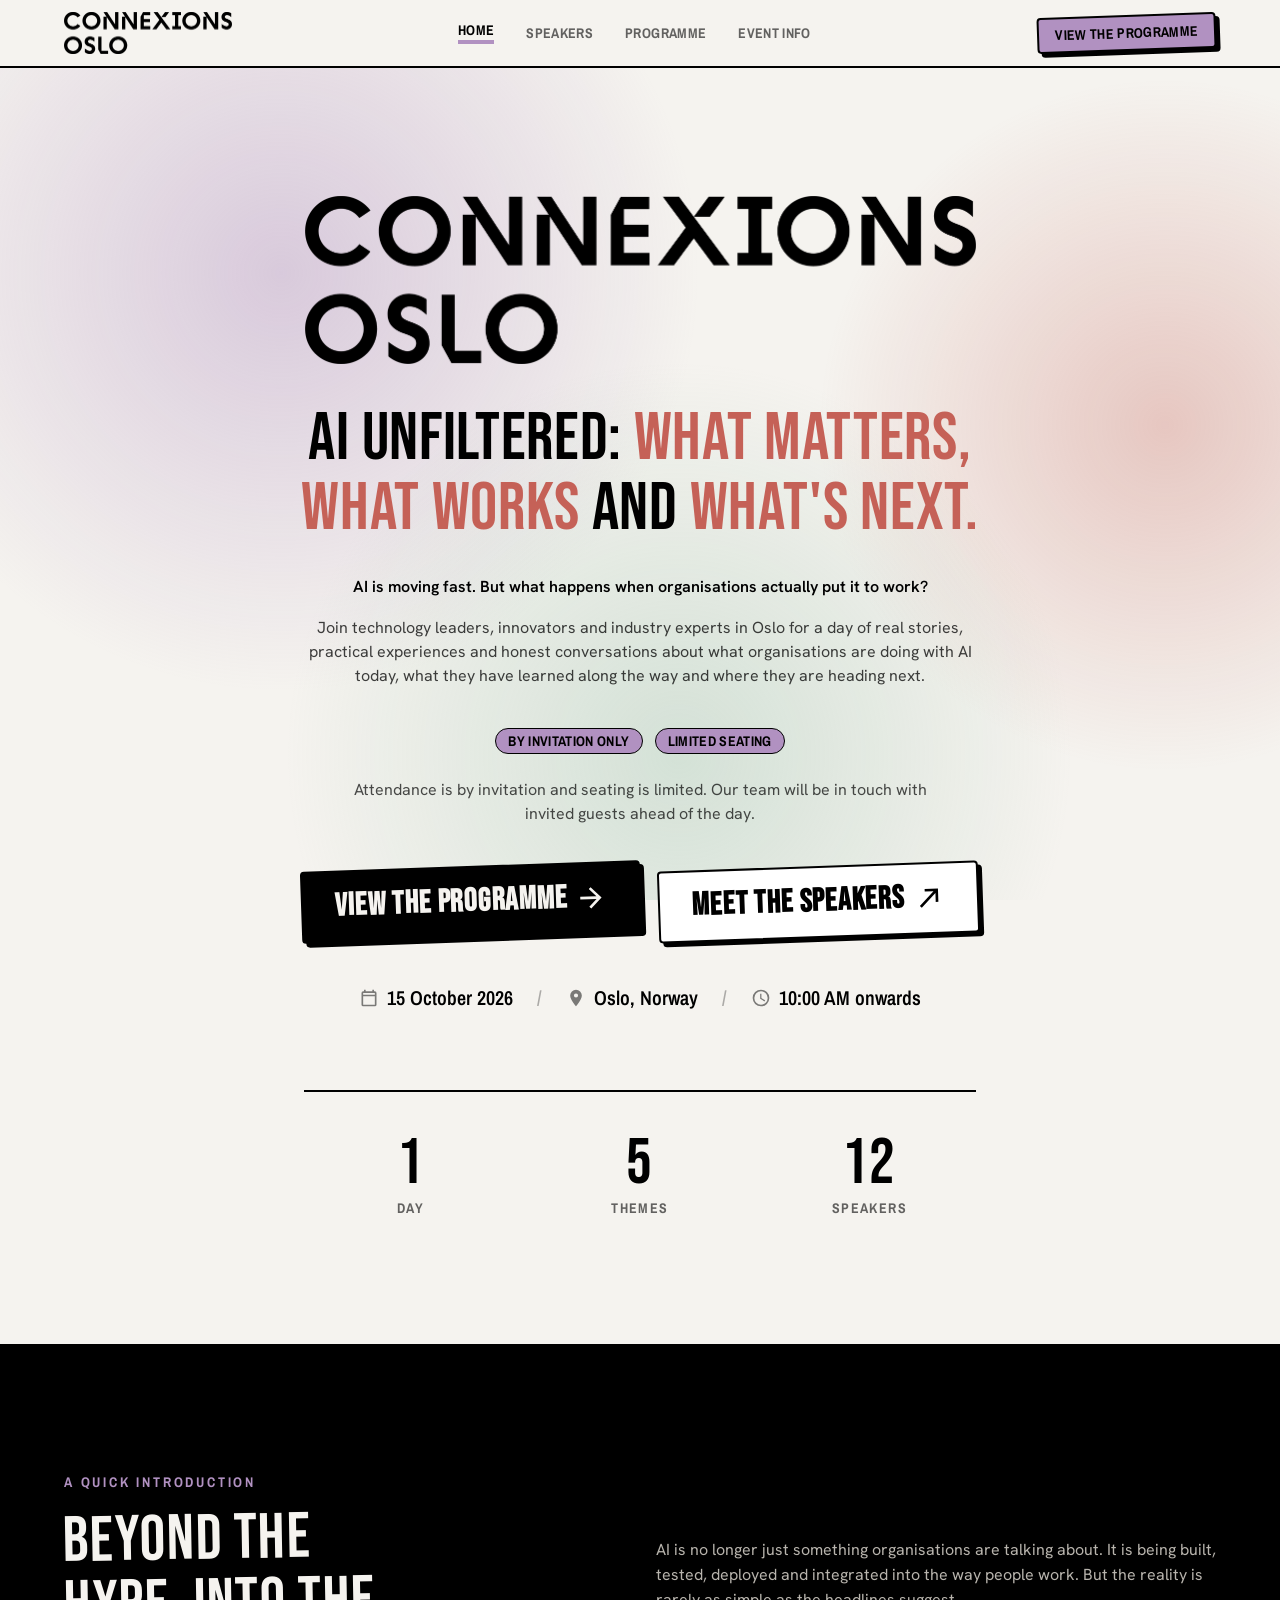
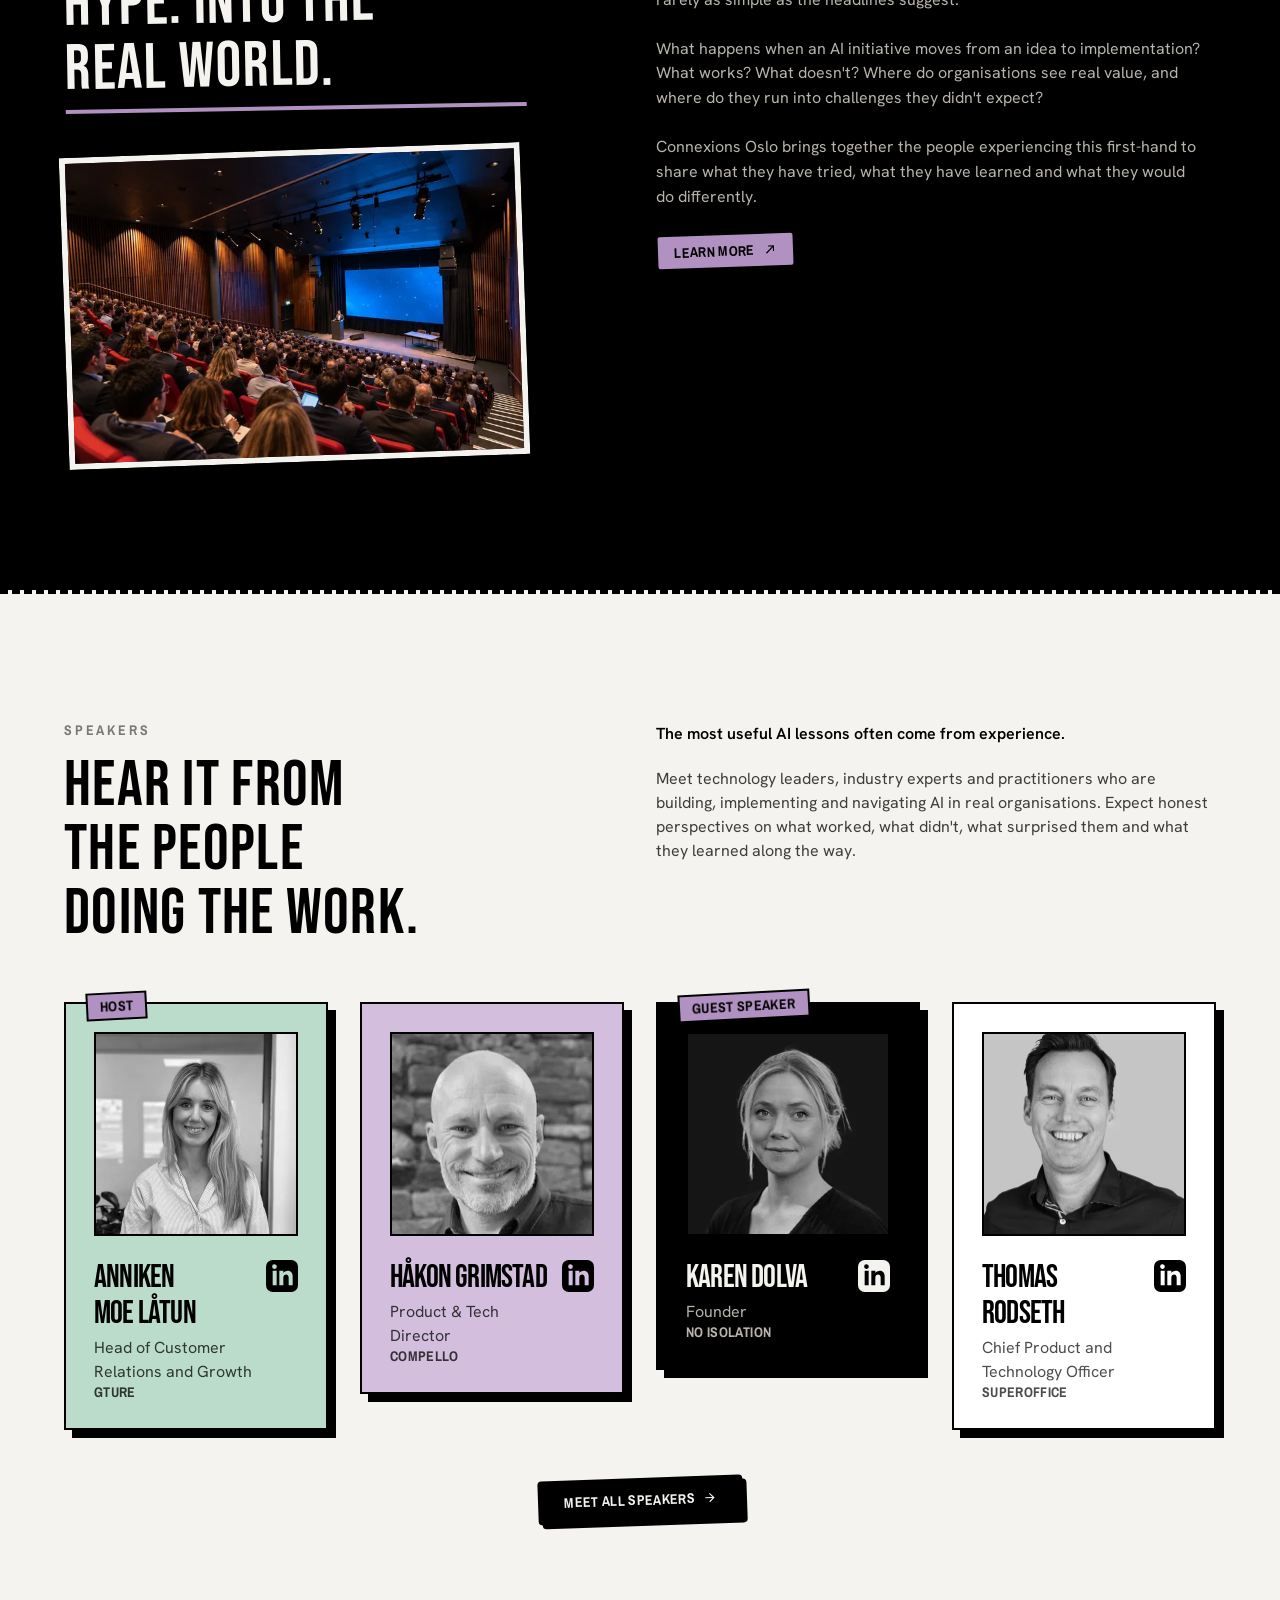
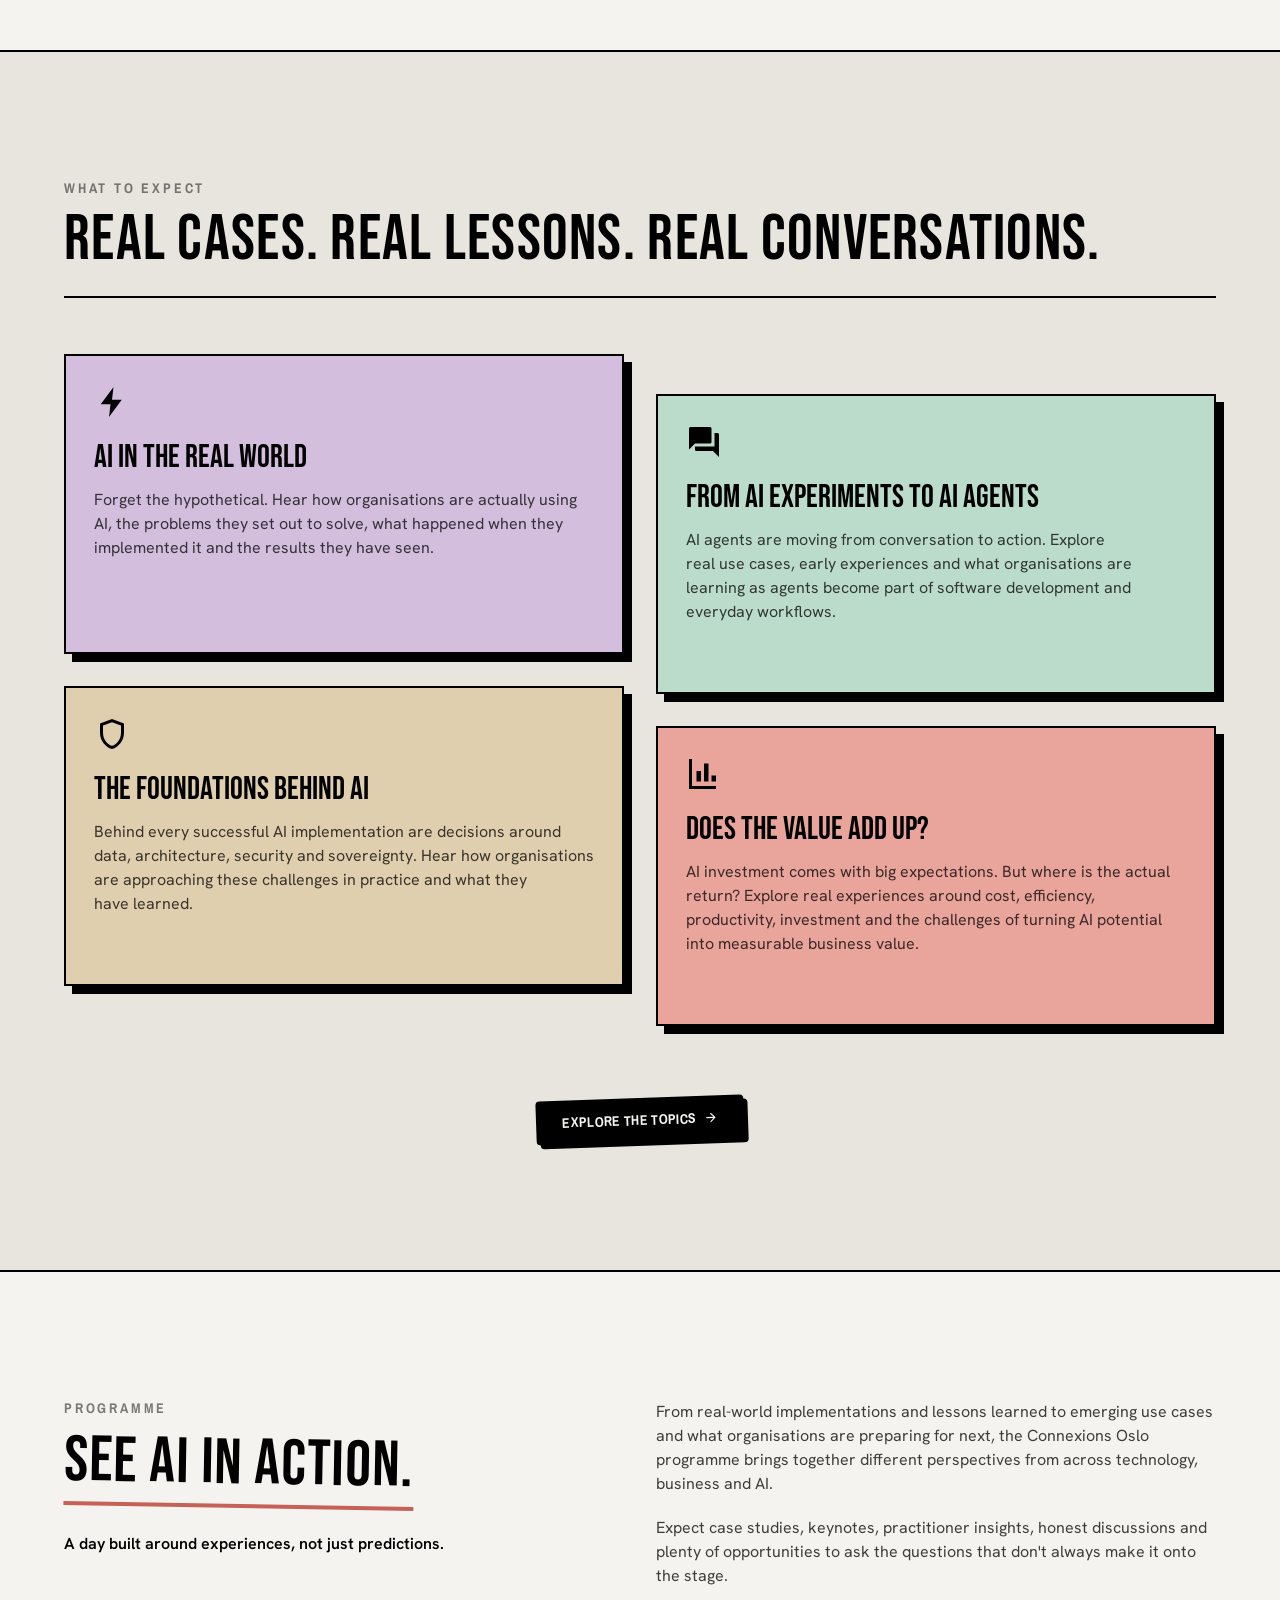
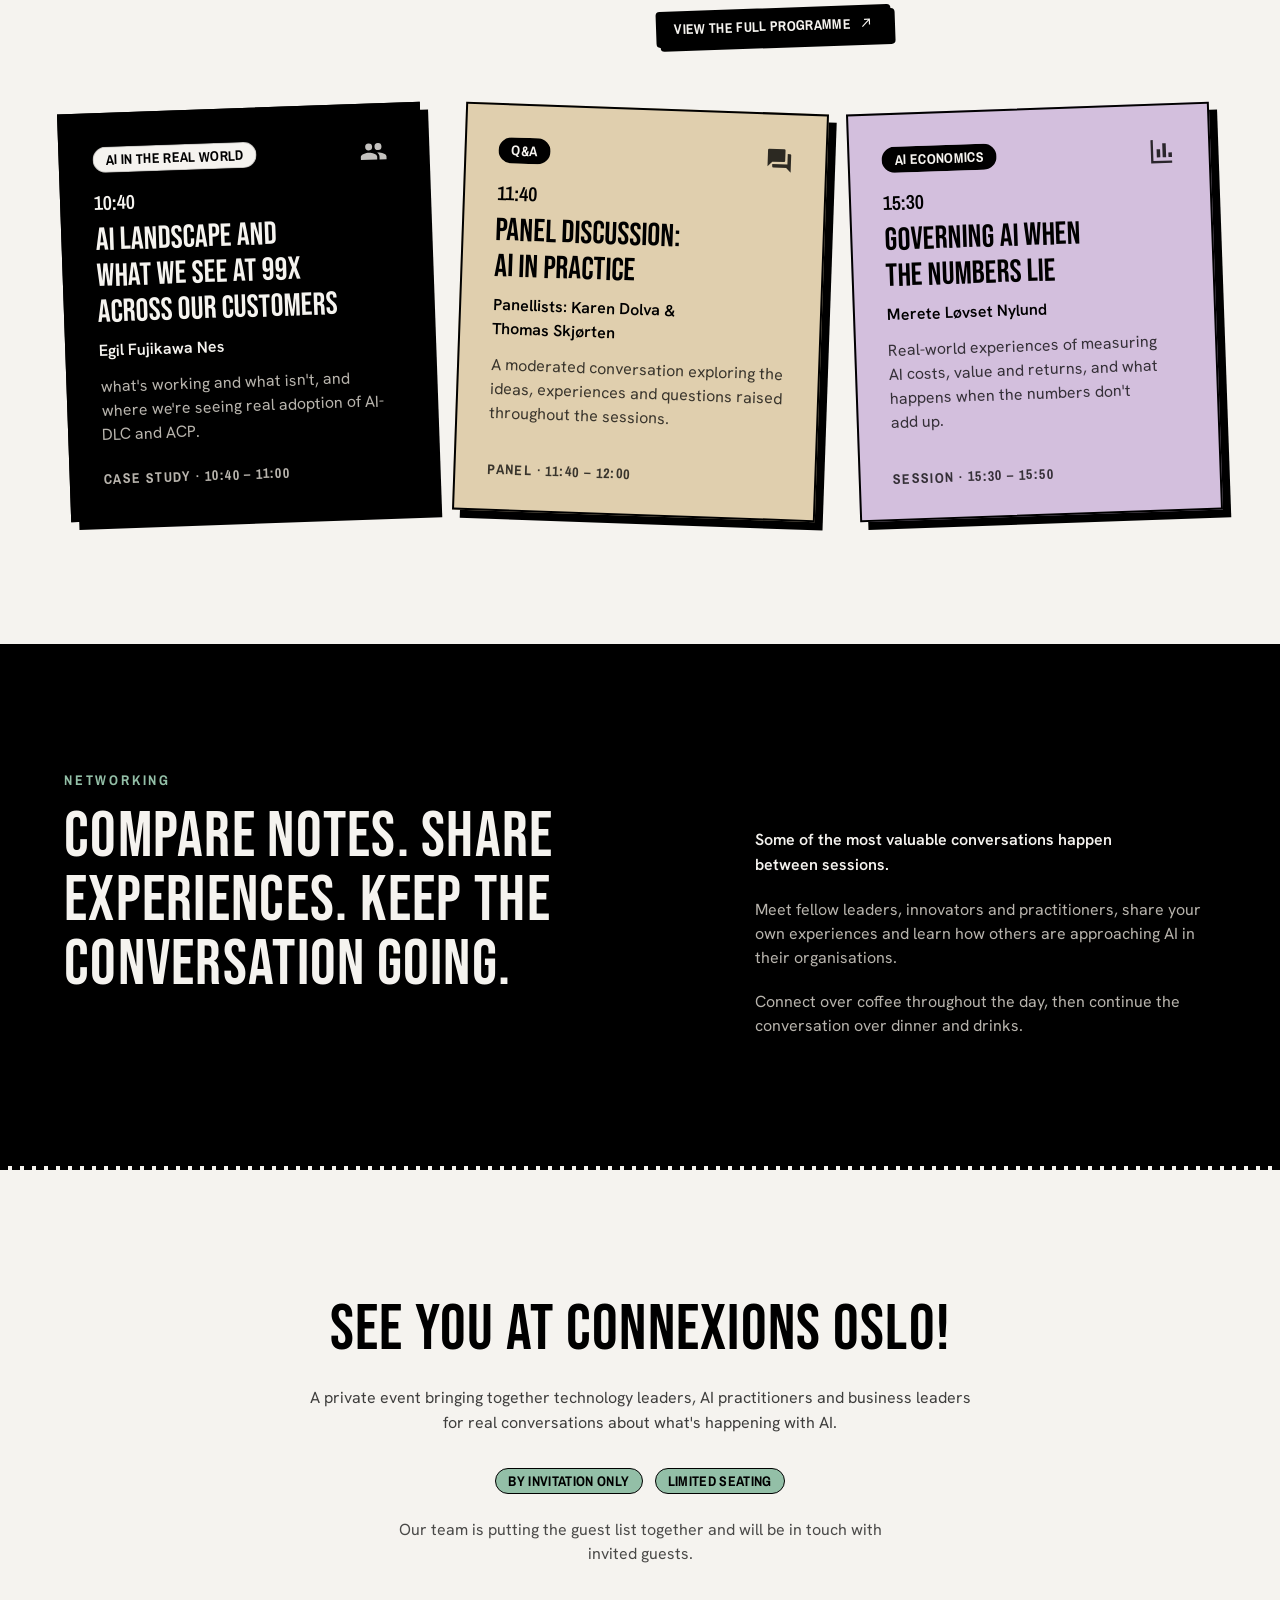
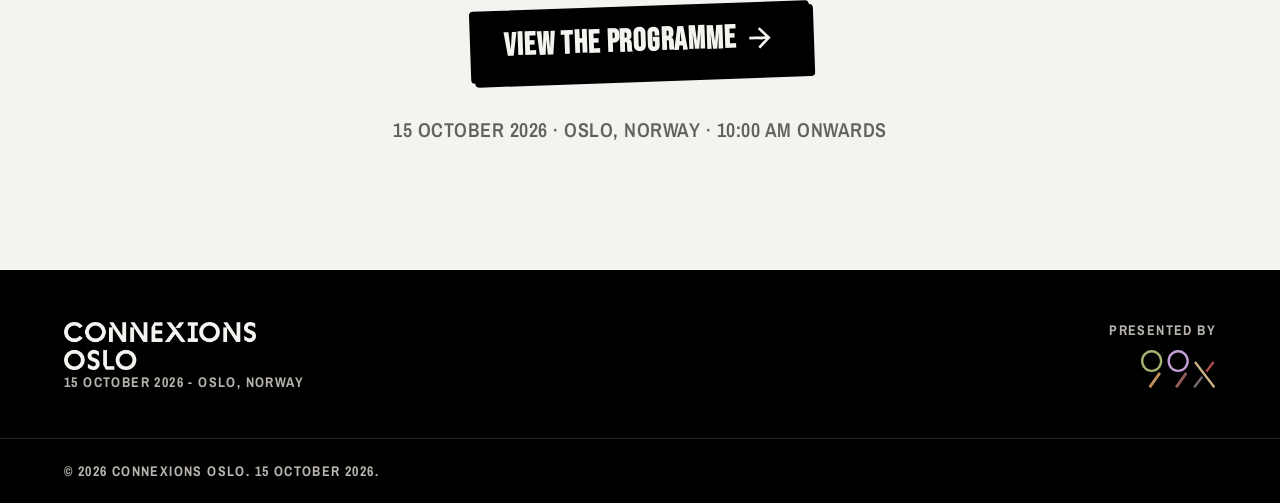
==== index.html @ b3a8d0c8 "Build #12" ====
<!DOCTYPE html><html lang="en"> <head><meta charset="utf-8"><meta name="viewport" content="width=device-width, initial-scale=1"><link rel="icon" href="/favicon.svg" type="image/svg+xml"><link rel="canonical" href="https://connexions.99x.io/"><title>Connexions Oslo - AI Unfiltered: What matters, what works and what&#39;s next.</title><meta name="description" content="A day of real stories, practical experiences and honest conversations about what organisations are actually doing with AI today, what they have learned and where they are heading next."><meta name="theme-color" content="#f5f3ef"><meta name="generator" content="Astro v7.2.9"><meta property="og:type" content="website"><meta property="og:site_name" content="Connexions Oslo"><meta property="og:title" content="Connexions Oslo - AI Unfiltered: What matters, what works and what's next."><meta property="og:description" content="A day of real stories, practical experiences and honest conversations about what organisations are actually doing with AI today, what they have learned and where they are heading next."><meta property="og:url" content="https://connexions.99x.io/"><meta name="twitter:card" content="summary_large_image"><!--
      Preload only the display face. It paints the largest text on every
      page, so it is on the LCP path; body/UI faces can swap in a frame later.
    --><link rel="preload" as="font" type="font/woff2" href="/fonts/bebas-neue-latin-400-normal.woff2" crossorigin><script type="application/ld+json">{"@context":"https://schema.org","@type":"Event","name":"Connexions Oslo","description":"A day of real stories, practical experiences and honest conversations about what organisations are actually doing with AI today, what they have learned and where they are heading next.","startDate":"2026-10-15T10:00:00+02:00","endDate":"2026-10-15T22:00:00+02:00","eventAttendanceMode":"https://schema.org/OfflineEventAttendanceMode","eventStatus":"https://schema.org/EventScheduled","location":{"@type":"Place","name":"DEG8","address":{"@type":"PostalAddress","streetAddress":"Dronning Eufemias gate 8","addressLocality":"Oslo","addressCountry":"NO"},"hasMap":["https://maps.app.goo.gl/8G32JEvyfGcvB1rv6","https://maps.apple/p/jyzCqZqptGSS9R"]},"performer":[]}</script><link rel="stylesheet" href="/_astro/Base.tkigmQBo.css"><script type="module" src="/_astro/page.CQWjsXKf.js"></script></head> <body class="flex min-h-screen flex-col"> <a href="#main" class="sr-only focus:not-sr-only focus:absolute focus:top-2 focus:left-2 focus:z-[100] focus:bg-ink focus:px-4 focus:py-2 focus:font-ui focus:text-chalk focus:uppercase">
Skip to content
</a> <div class="ambient" aria-hidden="true" data-ambient data-astro-cid-h42vrqjc> <span class="ambient__blob ambient__blob--a" data-astro-cid-h42vrqjc></span> <span class="ambient__blob ambient__blob--b" data-astro-cid-h42vrqjc></span> <span class="ambient__blob ambient__blob--c" data-astro-cid-h42vrqjc></span> </div> <script type="module">var e=document.querySelector(`[data-ambient]`);if(e&&window.matchMedia(`(pointer: fine)`).matches&&!window.matchMedia(`(prefers-reduced-motion: reduce)`).matches){let t=!1,n=0,r=0,i=()=>{t=!1,e.style.setProperty(`--px`,n.toFixed(3)),e.style.setProperty(`--py`,r.toFixed(3))},a=e=>{n=e.clientX/window.innerWidth*2-1,r=e.clientY/window.innerHeight*2-1,t||(t=!0,requestAnimationFrame(i))};window.addEventListener(`pointermove`,a,{passive:!0}),document.addEventListener(`visibilitychange`,()=>{document.hidden?window.removeEventListener(`pointermove`,a):window.addEventListener(`pointermove`,a,{passive:!0})})}</script> <header class="sticky top-0 z-50 border-b-2 border-ink bg-paper" data-astro-cid-nen7h5rs> <div class="shell flex items-center justify-between gap-4 py-3" data-astro-cid-nen7h5rs> <a href="/" class="flex shrink-0 items-center text-ink no-underline" aria-label="Connexions Oslo - home" data-astro-cid-nen7h5rs> <span class="wordmark" style="--wordmark-w: clamp(7.5rem, 22vw, 10.5rem)" data-astro-cid-nen7h5rs></span> </a> <!-- Desktop navigation --> <nav aria-label="Main" class="hidden items-center gap-6 lg:flex xl:gap-8" data-astro-cid-nen7h5rs> <a href="/" aria-current="page" class="font-ui text-label font-bold uppercase tracking-wide no-underline transition-colors text-ink border-b-4 border-lavender pb-0.5" data-astro-cid-nen7h5rs> Home </a><a href="/speakers/" class="font-ui text-label font-bold uppercase tracking-wide no-underline transition-colors text-ink/60 hover:text-ink" data-astro-cid-nen7h5rs> Speakers </a><a href="/agenda/" class="font-ui text-label font-bold uppercase tracking-wide no-underline transition-colors text-ink/60 hover:text-ink" data-astro-cid-nen7h5rs> Programme </a><a href="/event-info/" class="font-ui text-label font-bold uppercase tracking-wide no-underline transition-colors text-ink/60 hover:text-ink" data-astro-cid-nen7h5rs> Event Info </a> </nav> <div class="hidden lg:block" data-astro-cid-nen7h5rs> <a class="inline-flex items-center justify-center gap-2 uppercase font-bold whitespace-nowrap edge drop-1 rounded-[var(--radius-sticker)] no-underline select-none sticker bg-lavender text-ink px-4 py-2 text-label font-ui tracking-wide " href="/agenda/" data-astro-cid-nen7h5rs="true"> View the Programme </a> </div> <!-- Mobile trigger --> <button type="button" id="nav-toggle" class="edge drop-1 bg-paper p-2 text-ink lg:hidden" aria-expanded="false" aria-controls="mobile-nav" aria-label="Open menu" data-astro-cid-nen7h5rs> <svg class="size-6" viewBox="0 0 24 24" fill="currentColor" aria-hidden="true" focusable="false"><path d="M3 6h18v2H3V6Zm0 5h18v2H3v-2Zm0 5h18v2H3v-2Z"></path></svg> </button> </div> <!--
    Mobile panel. Toggled with display:none (not opacity) so its links stay
    out of the tab order while closed.
  --> <div id="mobile-nav" class="fixed inset-0 top-[var(--nav-h,61px)] z-40 flex-col bg-ink px-4 py-8 text-chalk sm:px-8" data-astro-cid-nen7h5rs> <nav aria-label="Mobile" class="flex flex-col" data-astro-cid-nen7h5rs> <a href="/" aria-current="page" class="border-b border-chalk/20 py-4 font-display text-headline-lg uppercase no-underline text-lavender" data-astro-cid-nen7h5rs> Home </a><a href="/speakers/" class="border-b border-chalk/20 py-4 font-display text-headline-lg uppercase no-underline text-chalk" data-astro-cid-nen7h5rs> Speakers </a><a href="/agenda/" class="border-b border-chalk/20 py-4 font-display text-headline-lg uppercase no-underline text-chalk" data-astro-cid-nen7h5rs> Programme </a><a href="/event-info/" class="border-b border-chalk/20 py-4 font-display text-headline-lg uppercase no-underline text-chalk" data-astro-cid-nen7h5rs> Event Info </a> </nav> <!--
      No CTA button down here: the panel already lists Programme and Speakers
      as full-width links directly above, so a sticker repeating one of them
      is pure duplication.
    --> <p class="mt-auto pt-8 font-ui text-label uppercase tracking-widest text-chalk-dim" data-astro-cid-nen7h5rs> 15 October 2026 - Oslo, Norway </p> </div> </header> <script type="module">var e=document.getElementById(`nav-toggle`),t=document.getElementById(`mobile-nav`),n=e?.closest(`header`);if(e&&t&&n){let r=()=>t.style.setProperty(`--nav-h`,`${n.getBoundingClientRect().height}px`);r();let i=n=>{t.classList.toggle(`is-open`,n),e.setAttribute(`aria-expanded`,String(n)),e.setAttribute(`aria-label`,n?`Close menu`:`Open menu`),document.documentElement.style.overflow=n?`hidden`:``};e.addEventListener(`click`,()=>i(e.getAttribute(`aria-expanded`)!==`true`)),document.addEventListener(`keydown`,t=>{t.key===`Escape`&&e.getAttribute(`aria-expanded`)===`true`&&(i(!1),e.focus())}),window.matchMedia(`(min-width: 1024px)`).addEventListener(`change`,e=>e.matches&&i(!1)),window.addEventListener(`resize`,r,{passive:!0})}</script> <!--
      `relative z-10` lifts the content above the fixed ambient layer (z-0).
      Sections with their own background still occlude it, which is what
      keeps the dark bands solid.
    --> <main id="main" class="relative z-10 flex-1">   <section class="relative overflow-hidden border-b-2 border-ink"> <div class="shell section-y flex flex-col items-center text-center"> <!--
        The wordmark is a logotype, not type we can set: it ships as an
        alpha mask so it takes `background-color` and works on any surface.

        Sized against the headline below rather than left at the utility's
        default: the h1 runs to max-w-4xl (56rem), so a 30rem mark read as
        half-scale beside it. 42rem puts it at ~75% of the headline width,
        which holds without overpowering it. The 80vw floor keeps the
        proportion on small screens, where the headline is narrower too.
      --> <p class="wordmark m-0" style="--wordmark-w: min(42rem, 80vw)" role="img" aria-label="Connexions Oslo"></p> <h1 class="mt-10 max-w-4xl font-display text-display-md text-ink uppercase text-balance">
AI Unfiltered: <span class="text-salmon">what matters, what works</span> and <span class="text-salmon">what's next.</span> </h1> <p class="mt-8 max-w-2xl font-body text-body-lg font-semibold text-ink">AI is moving fast. But what happens when organisations actually put it to work?</p> <p class="mt-4 max-w-2xl font-body text-body-md text-ink/75">Join technology leaders, innovators and industry experts in Oslo for a day of real stories, practical experiences and honest conversations about what organisations are doing with AI today, what they have learned along the way and where they are heading next.</p> <!--
        Admission terms are facts, not an action. Rendered as chips (untilted,
        outlined) rather than a sticker, which the tilt + hard shadow made
        look pressable.
      --> <ul class="mt-10 flex list-none flex-wrap justify-center gap-3 p-0"> <li> <span class="inline-flex items-center rounded-full px-3 py-1 font-ui text-label font-bold uppercase tracking-wide whitespace-nowrap border border-current bg-lavender text-ink"> By Invitation only </span> </li><li> <span class="inline-flex items-center rounded-full px-3 py-1 font-ui text-label font-bold uppercase tracking-wide whitespace-nowrap border border-current bg-lavender text-ink"> Limited seating </span> </li> </ul> <p class="mt-6 max-w-xl font-body text-body-md text-ink/70">Attendance is by invitation and seating is limited. Our team will be in touch with invited guests ahead of the day.</p> <div class="mt-10 flex flex-col items-center gap-4 sm:flex-row sm:justify-center"> <a class="inline-flex items-center justify-center gap-2 uppercase font-bold whitespace-nowrap edge drop-1 rounded-[var(--radius-sticker)] no-underline select-none sticker bg-ink text-chalk px-8 py-4 text-headline-lg font-display tracking-wide " href="/agenda/"> View the Programme <svg class="size-[1em] shrink-0" viewBox="0 0 24 24" fill="currentColor" aria-hidden="true" focusable="false"><path d="M12 4l-1.41 1.41L16.17 11H4v2h12.17l-5.58 5.59L12 20l8-8-8-8Z"></path></svg></a> <a class="inline-flex items-center justify-center gap-2 uppercase font-bold whitespace-nowrap edge drop-1 rounded-[var(--radius-sticker)] no-underline select-none sticker bg-white text-ink px-8 py-4 text-headline-lg font-display tracking-wide " href="/speakers/"> Meet the Speakers <svg class="size-[1em] shrink-0" viewBox="0 0 24 24" fill="currentColor" aria-hidden="true" focusable="false"><path d="M9 5v2h6.59L5 17.59 6.41 19 17 8.41V15h2V5H9Z"></path></svg></a> </div> <!-- Date / place / time strip. --> <ul class="mt-12 flex list-none flex-col items-center gap-3 p-0 font-ui text-accent-ui font-semibold text-ink sm:flex-row sm:gap-6"> <li class="flex items-center gap-2"> <svg class="size-5 text-ink/50" viewBox="0 0 24 24" fill="currentColor" aria-hidden="true" focusable="false"><path d="M19 4h-1V2h-2v2H8V2H6v2H5a2 2 0 0 0-2 2v14a2 2 0 0 0 2 2h14a2 2 0 0 0 2-2V6a2 2 0 0 0-2-2Zm0 16H5V10h14v10ZM5 8V6h14v2H5Z"></path></svg> <time datetime="2026-10-15">15 October 2026</time> </li> <li aria-hidden="true" class="hidden text-ink/30 sm:block">/</li> <li class="flex items-center gap-2"> <svg class="size-5 text-ink/50" viewBox="0 0 24 24" fill="currentColor" aria-hidden="true" focusable="false"><path d="M12 2a7 7 0 0 0-7 7c0 5.25 7 13 7 13s7-7.75 7-13a7 7 0 0 0-7-7Zm0 9.5a2.5 2.5 0 1 1 0-5 2.5 2.5 0 0 1 0 5Z"></path></svg>Oslo, Norway </li> <li aria-hidden="true" class="hidden text-ink/30 sm:block">/</li> <li class="flex items-center gap-2"> <svg class="size-5 text-ink/50" viewBox="0 0 24 24" fill="currentColor" aria-hidden="true" focusable="false"><path d="M12 2a10 10 0 1 0 0 20 10 10 0 0 0 0-20Zm0 18a8 8 0 1 1 0-16 8 8 0 0 1 0 16Zm.5-13H11v6l5.2 3.1.8-1.3-4.5-2.7V7Z"></path></svg>10:00 AM onwards </li> </ul> <dl class="mt-20 grid w-full max-w-2xl grid-cols-3 gap-4 border-t-2 border-ink pt-10"> <div> <dt class="sr-only">Day</dt> <dd> <span class="block font-display text-headline-xl">1</span> <span class="mt-1 block font-ui text-label tracking-widest text-ink/60 uppercase"> Day </span> </dd> </div><div> <dt class="sr-only">Themes</dt> <dd> <span class="block font-display text-headline-xl">5</span> <span class="mt-1 block font-ui text-label tracking-widest text-ink/60 uppercase"> Themes </span> </dd> </div><div> <dt class="sr-only">Speakers</dt> <dd> <span class="block font-display text-headline-xl">12</span> <span class="mt-1 block font-ui text-label tracking-widest text-ink/60 uppercase"> Speakers </span> </dd> </div> </dl> </div> </section>  <section class="bg-ink text-chalk"> <div class="shell section-y grid gap-10 lg:grid-cols-12 lg:gap-8"> <div class="lg:col-span-5 lg:col-start-1"> <p class="font-ui text-label font-bold tracking-[0.2em] text-lavender uppercase"> A quick introduction </p> <h2 class="mt-4 inline-block -rotate-1 border-b-4 border-lavender pb-2 font-display text-headline-xl text-balance"> Beyond the hype. Into the real world. </h2> <!--
          Photo sits under the heading on the left, tilted the same way the
          comp shows. `rotate` is a separate property from `translate`, so
          the hover lift composes instead of clobbering the tilt.
        --> <figure class="mt-10 mr-0 mb-0 ml-0">   <img src="/_astro/the-event.yRUqTWaw_1EKp90.webp" srcset="/_astro/the-event.yRUqTWaw_Z1IdJcY.webp 440w, /_astro/the-event.yRUqTWaw_1OeuUa.webp 660w, /_astro/the-event.yRUqTWaw_TLrIT.webp 900w" alt="A speaker on stage at a previous Connexions event, in front of a screen showing the Connexions Oslo wordmark." sizes="(min-width: 1024px) 460px, 90vw" loading="lazy" decoding="async" width="1536" height="1024" class="w-full -rotate-2 border-[6px] border-chalk bg-ink object-cover"> </figure> </div> <div class="flex flex-col items-start gap-6 lg:col-span-6 lg:col-start-7 lg:pt-16"> <p class="font-body text-body-lg text-chalk-dim">AI is no longer just something organisations are talking about. It is being built, tested, deployed and integrated into the way people work. But the reality is rarely as simple as the headlines suggest.</p><p class="font-body text-body-lg text-chalk-dim">What happens when an AI initiative moves from an idea to implementation? What works? What doesn&#39;t? Where do organisations see real value, and where do they run into challenges they didn&#39;t expect?</p><p class="font-body text-body-lg text-chalk-dim">Connexions Oslo brings together the people experiencing this first-hand to share what they have tried, what they have learned and what they would do differently.</p> <a class="inline-flex items-center justify-center gap-2 uppercase font-bold whitespace-nowrap edge drop-1 rounded-[var(--radius-sticker)] no-underline select-none sticker bg-lavender text-ink px-4 py-2 text-label font-ui tracking-wide " href="/event-info/"> Learn More <svg class="size-[1em] shrink-0" viewBox="0 0 24 24" fill="currentColor" aria-hidden="true" focusable="false"><path d="M9 5v2h6.59L5 17.59 6.41 19 17 8.41V15h2V5H9Z"></path></svg></a> </div> </div> </section>  <section class="border-t-4 border-dashed border-ink"> <div class="shell section-y"> <div class="grid gap-8 lg:grid-cols-12"> <div class="lg:col-span-5"> <p class="font-ui text-label font-bold tracking-[0.2em] text-ink/50 uppercase"> Speakers </p> <h2 class="mt-4 font-display text-headline-xl text-balance">Hear it from the people doing the work.</h2> </div> <div class="flex flex-col items-start gap-5 lg:col-span-6 lg:col-start-7"> <p class="font-body text-body-lg font-semibold">The most useful AI lessons often come from experience.</p> <p class="font-body text-body-md text-ink/75">Meet technology leaders, industry experts and practitioners who are building, implementing and navigating AI in real organisations. Expect honest perspectives on what worked, what didn&#39;t, what surprised them and what they learned along the way.</p> </div> </div> <ul class="mt-14 grid list-none gap-8 p-0 sm:grid-cols-2 lg:grid-cols-4"> <li> <article class="group relative flex flex-col p-6 transition-transform duration-300 sm:p-7 edge drop-2 hover:-translate-y-1.5 bg-sage-soft text-ink"> <span class="absolute -top-3 left-5 z-10 -rotate-3 px-3 py-1 font-ui text-label font-bold uppercase tracking-wide edge bg-lavender text-ink"> Host </span> <div class="edge relative mb-6 aspect-square w-full overflow-hidden bg-paper-dim">   <img src="/_astro/Anniken%20Moe%20L%C3%A5tun.9xglSl1j_Z1vIiT7.webp" srcset="/_astro/Anniken%20Moe%20L%C3%A5tun.9xglSl1j_Z1mKjXp.webp 286w, /_astro/Anniken%20Moe%20L%C3%A5tun.9xglSl1j_AEkmC.webp 400w, /_astro/Anniken%20Moe%20L%C3%A5tun.9xglSl1j_Z17zyBC.webp 572w" alt="Anniken Moe Låtun, Head of Customer Relations and Growth at Gture" sizes="(min-width: 1024px) 380px, (min-width: 640px) 45vw, 90vw" loading="lazy" fetchpriority="auto" decoding="async" width="800" height="800" class="size-full object-cover grayscale transition-[filter] duration-500 group-hover:grayscale-0"> </div> <div class="flex items-start justify-between gap-3"> <div class="min-w-0"> <h3 class="font-display text-headline-lg tracking-tight text-balance">Anniken Moe Låtun</h3> <p class="mt-1 font-body text-body-md text-ink/75"> Head of Customer Relations and Growth <span class="block font-ui text-label font-bold uppercase tracking-wide"> Gture </span> </p>  </div> <a href="https://www.linkedin.com/in/anniken-moe/" rel="noopener noreferrer" target="_blank" class="shrink-0 transition-transform hover:scale-110"> <svg class="size-8" viewBox="0 0 24 24" fill="currentColor" role="img" aria-label="Anniken Moe Låtun on LinkedIn" focusable="false"><path d="M19 0H5a5 5 0 0 0-5 5v14a5 5 0 0 0 5 5h14a5 5 0 0 0 5-5V5a5 5 0 0 0-5-5ZM8 19H5V8h3v11ZM6.5 6.73a1.77 1.77 0 1 1 0-3.53 1.77 1.77 0 0 1 0 3.53ZM20 19h-3v-5.6c0-3.37-4-3.12-4 0V19h-3V8h3v1.77c1.4-2.59 7-2.78 7 2.47V19Z"></path></svg> </a> </div> </article> </li><li> <article class="group relative flex flex-col p-6 transition-transform duration-300 sm:p-7 edge drop-2 hover:-translate-y-1.5 bg-lavender-soft text-ink">  <div class="edge relative mb-6 aspect-square w-full overflow-hidden bg-paper-dim">   <img src="/_astro/Hakon%20Grimstand.DdBIY8-d_87nhb.webp" srcset="/_astro/Hakon%20Grimstand.DdBIY8-d_87nhb.webp 254w" alt="Håkon Grimstad, Product &amp; Tech Director at Compello" sizes="(min-width: 1024px) 380px, (min-width: 640px) 45vw, 90vw" loading="lazy" fetchpriority="auto" decoding="async" width="254" height="254" class="size-full object-cover grayscale transition-[filter] duration-500 group-hover:grayscale-0"> </div> <div class="flex items-start justify-between gap-3"> <div class="min-w-0"> <h3 class="font-display text-headline-lg tracking-tight text-balance">Håkon Grimstad</h3> <p class="mt-1 font-body text-body-md text-ink/75"> Product &amp; Tech Director <span class="block font-ui text-label font-bold uppercase tracking-wide"> Compello </span> </p>  </div> <a href="https://www.linkedin.com/in/h%C3%A5kon-grimstad-55aa15b/" rel="noopener noreferrer" target="_blank" class="shrink-0 transition-transform hover:scale-110"> <svg class="size-8" viewBox="0 0 24 24" fill="currentColor" role="img" aria-label="Håkon Grimstad on LinkedIn" focusable="false"><path d="M19 0H5a5 5 0 0 0-5 5v14a5 5 0 0 0 5 5h14a5 5 0 0 0 5-5V5a5 5 0 0 0-5-5ZM8 19H5V8h3v11ZM6.5 6.73a1.77 1.77 0 1 1 0-3.53 1.77 1.77 0 0 1 0 3.53ZM20 19h-3v-5.6c0-3.37-4-3.12-4 0V19h-3V8h3v1.77c1.4-2.59 7-2.78 7 2.47V19Z"></path></svg> </a> </div> </article> </li><li> <article class="group relative flex flex-col p-6 transition-transform duration-300 sm:p-7 edge drop-2 hover:-translate-y-1.5 bg-ink text-chalk"> <span class="absolute -top-3 left-5 z-10 -rotate-3 px-3 py-1 font-ui text-label font-bold uppercase tracking-wide edge bg-lavender text-ink"> Guest Speaker </span> <div class="edge relative mb-6 aspect-square w-full overflow-hidden bg-paper-dim">   <img src="/_astro/Karen%20Dolva.Dwbq2fcc_Z2e5N8c.webp" srcset="/_astro/Karen%20Dolva.Dwbq2fcc_fxCui.webp 286w, /_astro/Karen%20Dolva.Dwbq2fcc_Z2o2Hep.webp 400w, /_astro/Karen%20Dolva.Dwbq2fcc_Z10083y.webp 572w" alt="Karen Dolva, Founder at No Isolation" sizes="(min-width: 1024px) 380px, (min-width: 640px) 45vw, 90vw" loading="lazy" fetchpriority="auto" decoding="async" width="800" height="800" class="size-full object-cover grayscale transition-[filter] duration-500 group-hover:grayscale-0"> </div> <div class="flex items-start justify-between gap-3"> <div class="min-w-0"> <h3 class="font-display text-headline-lg tracking-tight text-balance">Karen Dolva</h3> <p class="mt-1 font-body text-body-md text-chalk-dim"> Founder <span class="block font-ui text-label font-bold uppercase tracking-wide"> No Isolation </span> </p>  </div> <a href="https://www.linkedin.com/in/karen-dolva-22632a60/" rel="noopener noreferrer" target="_blank" class="shrink-0 transition-transform hover:scale-110"> <svg class="size-8" viewBox="0 0 24 24" fill="currentColor" role="img" aria-label="Karen Dolva on LinkedIn" focusable="false"><path d="M19 0H5a5 5 0 0 0-5 5v14a5 5 0 0 0 5 5h14a5 5 0 0 0 5-5V5a5 5 0 0 0-5-5ZM8 19H5V8h3v11ZM6.5 6.73a1.77 1.77 0 1 1 0-3.53 1.77 1.77 0 0 1 0 3.53ZM20 19h-3v-5.6c0-3.37-4-3.12-4 0V19h-3V8h3v1.77c1.4-2.59 7-2.78 7 2.47V19Z"></path></svg> </a> </div> </article> </li><li> <article class="group relative flex flex-col p-6 transition-transform duration-300 sm:p-7 edge drop-2 hover:-translate-y-1.5 bg-white text-ink">  <div class="edge relative mb-6 aspect-square w-full overflow-hidden bg-paper-dim">   <img src="/_astro/Thomas%20Rodseth.CXM9eEWe_lVnnL.webp" srcset="/_astro/Thomas%20Rodseth.CXM9eEWe_Z27oLJ5.webp 286w, /_astro/Thomas%20Rodseth.CXM9eEWe_Z1MUdnz.webp 400w, /_astro/Thomas%20Rodseth.CXM9eEWe_Z2i4oG8.webp 572w" alt="Thomas Rodseth, Chief Product and Technology Officer at Superoffice" sizes="(min-width: 1024px) 380px, (min-width: 640px) 45vw, 90vw" loading="lazy" fetchpriority="auto" decoding="async" width="692" height="749" class="size-full object-cover grayscale transition-[filter] duration-500 group-hover:grayscale-0"> </div> <div class="flex items-start justify-between gap-3"> <div class="min-w-0"> <h3 class="font-display text-headline-lg tracking-tight text-balance">Thomas Rodseth</h3> <p class="mt-1 font-body text-body-md text-ink/70"> Chief Product and Technology Officer <span class="block font-ui text-label font-bold uppercase tracking-wide"> Superoffice </span> </p>  </div> <a href="https://www.linkedin.com/in/thomasroedseth/" rel="noopener noreferrer" target="_blank" class="shrink-0 transition-transform hover:scale-110"> <svg class="size-8" viewBox="0 0 24 24" fill="currentColor" role="img" aria-label="Thomas Rodseth on LinkedIn" focusable="false"><path d="M19 0H5a5 5 0 0 0-5 5v14a5 5 0 0 0 5 5h14a5 5 0 0 0 5-5V5a5 5 0 0 0-5-5ZM8 19H5V8h3v11ZM6.5 6.73a1.77 1.77 0 1 1 0-3.53 1.77 1.77 0 0 1 0 3.53ZM20 19h-3v-5.6c0-3.37-4-3.12-4 0V19h-3V8h3v1.77c1.4-2.59 7-2.78 7 2.47V19Z"></path></svg> </a> </div> </article> </li> </ul> <div class="mt-12 flex justify-center"> <a class="inline-flex items-center justify-center gap-2 uppercase font-bold whitespace-nowrap edge drop-1 rounded-[var(--radius-sticker)] no-underline select-none sticker bg-ink text-chalk px-6 py-3 text-label font-ui tracking-wide " href="/speakers/"> Meet all speakers <svg class="size-[1em] shrink-0" viewBox="0 0 24 24" fill="currentColor" aria-hidden="true" focusable="false"><path d="M12 4l-1.41 1.41L16.17 11H4v2h12.17l-5.58 5.59L12 20l8-8-8-8Z"></path></svg></a> </div> </div> </section>  <section id="what-to-expect" class="border-t-2 border-ink bg-paper-dim"> <div class="shell section-y"> <div class="mb-14 flex flex-col gap-4 border-b-2 border-ink pb-6 sm:flex-row sm:items-end sm:justify-between"> <div> <p class="font-ui text-label font-bold tracking-[0.2em] text-ink/50 uppercase"> What to expect </p> <h2 class="mt-3 font-display text-headline-xl text-balance"> Real cases. Real lessons. Real conversations. </h2> </div> </div> <ul class="grid list-none gap-8 p-0 sm:grid-cols-2"> <li> <article class="flex h-full flex-col p-7 transition-transform duration-300 hover:-translate-y-1.5 edge drop-2 bg-lavender-soft text-ink"> <svg class="size-9" viewBox="0 0 24 24" fill="currentColor" aria-hidden="true" focusable="false"><path d="M13 2 4.5 13.5H11l-1 8.5 8.5-11.5H12l1-8.5Z"></path></svg> <h3 class="mt-5 font-display text-headline-lg text-balance">AI in the real world</h3> <p class="mt-3 max-w-[60ch] font-body text-body-md text-ink/75"> Forget the hypothetical. Hear how organisations are actually using AI, the problems they set out to solve, what happened when they implemented it and the results they have seen. </p> </article> </li><li> <article class="flex h-full flex-col p-7 transition-transform duration-300 hover:-translate-y-1.5 edge drop-2 bg-sage-soft text-ink sm:mt-10"> <svg class="size-9" viewBox="0 0 24 24" fill="currentColor" aria-hidden="true" focusable="false"><path d="M17 12V3a1 1 0 0 0-1-1H3a1 1 0 0 0-1 1v14l4-4h10a1 1 0 0 0 1-1Zm4-6h-2v9H6v2a1 1 0 0 0 1 1h11l4 4V7a1 1 0 0 0-1-1Z"></path></svg> <h3 class="mt-5 font-display text-headline-lg text-balance">From AI experiments to AI agents</h3> <p class="mt-3 max-w-[60ch] font-body text-body-md text-ink/75"> AI agents are moving from conversation to action. Explore real use cases, early experiences and what organisations are learning as agents become part of software development and everyday workflows. </p> </article> </li><li> <article class="flex h-full flex-col p-7 transition-transform duration-300 hover:-translate-y-1.5 edge drop-2 bg-tan-soft text-ink"> <svg class="size-9" viewBox="0 0 24 24" fill="currentColor" aria-hidden="true" focusable="false"><path d="M12 2 4 5v6.1c0 5 3.4 9.7 8 10.9 4.6-1.2 8-5.9 8-10.9V5l-8-3Zm6 9.1c0 4-2.6 7.8-6 8.8-3.4-1-6-4.8-6-8.8V6.4l6-2.2 6 2.2v4.7Z"></path></svg> <h3 class="mt-5 font-display text-headline-lg text-balance">The foundations behind AI</h3> <p class="mt-3 max-w-[60ch] font-body text-body-md text-ink/75"> Behind every successful AI implementation are decisions around data, architecture, security and sovereignty. Hear how organisations are approaching these challenges in practice and what they have learned. </p> </article> </li><li> <article class="flex h-full flex-col p-7 transition-transform duration-300 hover:-translate-y-1.5 edge drop-2 bg-salmon-soft text-ink sm:mt-10"> <svg class="size-9" viewBox="0 0 24 24" fill="currentColor" aria-hidden="true" focusable="false"><path d="M4 20h16v2H2V2h2v18Zm3-3V10h3v7H7Zm5 0V5h3v12h-3Zm5 0v-4h3v4h-3Z"></path></svg> <h3 class="mt-5 font-display text-headline-lg text-balance">Does the value add up?</h3> <p class="mt-3 max-w-[60ch] font-body text-body-md text-ink/75"> AI investment comes with big expectations. But where is the actual return? Explore real experiences around cost, efficiency, productivity, investment and the challenges of turning AI potential into measurable business value. </p> </article> </li> </ul> <div class="mt-16 flex justify-center sm:mt-28"> <a class="inline-flex items-center justify-center gap-2 uppercase font-bold whitespace-nowrap edge drop-1 rounded-[var(--radius-sticker)] no-underline select-none sticker bg-ink text-chalk px-6 py-3 text-label font-ui tracking-wide " href="/agenda/"> Explore the topics <svg class="size-[1em] shrink-0" viewBox="0 0 24 24" fill="currentColor" aria-hidden="true" focusable="false"><path d="M12 4l-1.41 1.41L16.17 11H4v2h12.17l-5.58 5.59L12 20l8-8-8-8Z"></path></svg></a> </div> </div> </section>  <section class="border-t-2 border-ink"> <div class="shell section-y"> <div class="grid gap-8 lg:grid-cols-12"> <div class="lg:col-span-5"> <p class="font-ui text-label font-bold tracking-[0.2em] text-ink/50 uppercase"> Programme </p> <h2 class="mt-4 inline-block rotate-1 border-b-4 border-salmon pb-2 font-display text-headline-xl"> See AI in action. </h2> <p class="mt-6 font-body text-body-lg font-semibold">A day built around experiences, not just predictions.</p> </div> <div class="flex flex-col items-start gap-5 lg:col-span-6 lg:col-start-7"> <p class="font-body text-body-md text-ink/75">From real-world implementations and lessons learned to emerging use cases and what organisations are preparing for next, the Connexions Oslo programme brings together different perspectives from across technology, business and AI.</p><p class="font-body text-body-md text-ink/75">Expect case studies, keynotes, practitioner insights, honest discussions and plenty of opportunities to ask the questions that don&#39;t always make it onto the stage.</p> <a class="inline-flex items-center justify-center gap-2 uppercase font-bold whitespace-nowrap edge drop-1 rounded-[var(--radius-sticker)] no-underline select-none sticker bg-ink text-chalk px-4 py-2 text-label font-ui tracking-wide " href="/agenda/"> View the full programme <svg class="size-[1em] shrink-0" viewBox="0 0 24 24" fill="currentColor" aria-hidden="true" focusable="false"><path d="M9 5v2h6.59L5 17.59 6.41 19 17 8.41V15h2V5H9Z"></path></svg></a> </div> </div> <!--
        Highlights are read from content/agenda.json (`"featured": true`),
        so the schedule never drifts between this page and /agenda.
      --> <ul class="mt-16 grid list-none gap-8 p-0 sm:grid-cols-2 lg:grid-cols-3"> <li> <article class="relative flex flex-col p-6 sm:p-8 edge drop-2 sticker bg-ink text-chalk h-full min-h-[20rem]"> <div class="mb-4 flex items-start justify-between gap-3"> <span class="inline-flex items-center rounded-full px-3 py-1 font-ui text-label font-bold uppercase tracking-wide whitespace-nowrap border border-ink/20 bg-chalk text-ink"> AI in the real world </span> <svg class="size-7 shrink-0 opacity-80" viewBox="0 0 24 24" fill="currentColor" aria-hidden="true" focusable="false"><path d="M16 11a3 3 0 1 0 0-6 3 3 0 0 0 0 6Zm-8 0a3 3 0 1 0 0-6 3 3 0 0 0 0 6Zm0 2c-2.33 0-7 1.17-7 3.5V19h14v-2.5c0-2.33-4.67-3.5-7-3.5Zm8 0c-.29 0-.62.02-.97.05 1.16.84 1.97 1.97 1.97 3.45V19h6v-2.5c0-2.33-4.67-3.5-7-3.5Z"></path></svg> </div> <p class="mb-2 font-ui text-accent-ui font-semibold tabular-nums"> <time datetime="2026-10-15T10:40:00+02:00">10:40</time> </p> <h3 class="font-display text-headline-lg text-balance">AI Landscape and what we see at 99x across our customers</h3> <p class="mt-2 font-body text-body-md font-semibold">Egil Fujikawa Nes</p> <p class="mt-3 max-w-[68ch] font-body text-body-md text-chalk-dim"> what&#39;s working and what isn&#39;t, and where we&#39;re seeing real adoption of AI-DLC and ACP. </p> <p class="mt-auto pt-6 font-ui text-label uppercase tracking-widest text-chalk-dim"> Case study · 10:40 – 11:00 </p> </article> </li><li> <article class="relative flex flex-col p-6 sm:p-8 edge drop-2 sticker-alt bg-tan-soft text-ink h-full min-h-[20rem]"> <div class="mb-4 flex items-start justify-between gap-3"> <span class="inline-flex items-center rounded-full px-3 py-1 font-ui text-label font-bold uppercase tracking-wide whitespace-nowrap border border-ink/20 bg-ink text-chalk"> Q&amp;A </span> <svg class="size-7 shrink-0 opacity-80" viewBox="0 0 24 24" fill="currentColor" aria-hidden="true" focusable="false"><path d="M17 12V3a1 1 0 0 0-1-1H3a1 1 0 0 0-1 1v14l4-4h10a1 1 0 0 0 1-1Zm4-6h-2v9H6v2a1 1 0 0 0 1 1h11l4 4V7a1 1 0 0 0-1-1Z"></path></svg> </div> <p class="mb-2 font-ui text-accent-ui font-semibold tabular-nums"> <time datetime="2026-10-15T11:40:00+02:00">11:40</time> </p> <h3 class="font-display text-headline-lg text-balance">Panel Discussion: AI in Practice</h3> <p class="mt-2 font-body text-body-md font-semibold">Panellists: Karen Dolva &amp; Thomas Skjørten</p> <p class="mt-3 max-w-[68ch] font-body text-body-md text-ink/75"> A moderated conversation exploring the ideas, experiences and questions raised throughout the sessions. </p> <p class="mt-auto pt-6 font-ui text-label uppercase tracking-widest text-ink/75"> Panel · 11:40 – 12:00 </p> </article> </li><li> <article class="relative flex flex-col p-6 sm:p-8 edge drop-2 sticker bg-lavender-soft text-ink h-full min-h-[20rem]"> <div class="mb-4 flex items-start justify-between gap-3"> <span class="inline-flex items-center rounded-full px-3 py-1 font-ui text-label font-bold uppercase tracking-wide whitespace-nowrap border border-ink/20 bg-ink text-chalk"> AI Economics </span> <svg class="size-7 shrink-0 opacity-80" viewBox="0 0 24 24" fill="currentColor" aria-hidden="true" focusable="false"><path d="M4 20h16v2H2V2h2v18Zm3-3V10h3v7H7Zm5 0V5h3v12h-3Zm5 0v-4h3v4h-3Z"></path></svg> </div> <p class="mb-2 font-ui text-accent-ui font-semibold tabular-nums"> <time datetime="2026-10-15T15:30:00+02:00">15:30</time> </p> <h3 class="font-display text-headline-lg text-balance">Governing AI when the numbers lie</h3> <p class="mt-2 font-body text-body-md font-semibold">Merete Løvset Nylund</p> <p class="mt-3 max-w-[68ch] font-body text-body-md text-ink/75"> Real-world experiences of measuring AI costs, value and returns, and what happens when the numbers don&#39;t add up. </p> <p class="mt-auto pt-6 font-ui text-label uppercase tracking-widest text-ink/75"> Session · 15:30 – 15:50 </p> </article> </li> </ul> </div> </section>  <section class="bg-ink text-chalk"> <div class="shell section-y grid gap-10 lg:grid-cols-12 lg:gap-8"> <div class="lg:col-span-6"> <p class="font-ui text-label font-bold tracking-[0.2em] text-sage uppercase"> Networking </p> <h2 class="mt-4 font-display text-headline-xl text-balance">Compare notes. Share experiences. Keep the conversation going.</h2> </div> <div class="flex flex-col gap-5 lg:col-span-5 lg:col-start-8 lg:pt-14"> <p class="font-body text-body-lg font-semibold text-chalk">Some of the most valuable conversations happen between sessions.</p> <p class="font-body text-body-md text-chalk-dim">Meet fellow leaders, innovators and practitioners, share your own experiences and learn how others are approaching AI in their organisations.</p><p class="font-body text-body-md text-chalk-dim">Connect over coffee throughout the day, then continue the conversation over dinner and drinks.</p> </div> </div> </section>  <section class="border-t-4 border-dashed border-ink"> <div class="shell section-y flex flex-col items-center text-center"> <h2 class="max-w-3xl font-display text-headline-xl text-balance"> See you at Connexions Oslo! </h2> <p class="mt-6 max-w-2xl font-body text-body-lg text-ink/75">A private event bringing together technology leaders, AI practitioners and business leaders for real conversations about what&#39;s happening with AI.</p> <ul class="mt-8 flex list-none flex-wrap justify-center gap-3 p-0"> <li> <span class="inline-flex items-center rounded-full px-3 py-1 font-ui text-label font-bold uppercase tracking-wide whitespace-nowrap border border-current bg-sage text-ink"> By Invitation only </span> </li><li> <span class="inline-flex items-center rounded-full px-3 py-1 font-ui text-label font-bold uppercase tracking-wide whitespace-nowrap border border-current bg-sage text-ink"> Limited seating </span> </li> </ul> <p class="mt-6 max-w-xl font-body text-body-md text-ink/70">Our team is putting the guest list together and will be in touch with invited guests.</p> <div class="mt-10"> <a class="inline-flex items-center justify-center gap-2 uppercase font-bold whitespace-nowrap edge drop-1 rounded-[var(--radius-sticker)] no-underline select-none sticker bg-ink text-chalk px-8 py-4 text-headline-lg font-display tracking-wide " href="/agenda/"> View the Programme <svg class="size-[1em] shrink-0" viewBox="0 0 24 24" fill="currentColor" aria-hidden="true" focusable="false"><path d="M12 4l-1.41 1.41L16.17 11H4v2h12.17l-5.58 5.59L12 20l8-8-8-8Z"></path></svg></a> </div> <p class="mt-10 font-ui text-accent-ui font-semibold tracking-wide text-ink/60 uppercase"> 15 October 2026 · Oslo, Norway · 10:00 AM onwards </p> </div> </section>  </main> <footer class="relative z-10 mt-auto border-t-4 border-ink bg-ink text-chalk"> <div class="shell flex flex-col gap-8 py-12 lg:flex-row lg:items-start lg:justify-between"> <div> <p class="m-0 text-chalk" role="img" aria-label="Connexions Oslo"> <span class="wordmark" style="--wordmark-w: clamp(9rem, 30vw, 12rem)"></span> </p> <p class="mt-1 font-ui text-label uppercase tracking-widest text-chalk-dim"> 15 October 2026 - Oslo, Norway </p> </div> <!--
      Guarded: an empty <nav> is still a landmark screen readers announce, so
      with no links in site.json the element is not rendered at all.
    -->  <div class="flex flex-col gap-3 lg:items-end"> <span class="font-ui text-label uppercase tracking-widest text-chalk-dim">Presented by</span>   <img src="/_astro/99xlogo.DS0AHjfk_ZD6gkY.svg" alt="99x" loading="lazy" decoding="async" width="75" height="38"> </div> </div> <div class="border-t border-chalk/15"> <p class="shell py-6 font-ui text-label uppercase tracking-widest text-chalk-dim">
&copy; 2026 Connexions Oslo. 15 October 2026.
</p> </div> </footer> </body> </html>
---- _astro/Base.tkigmQBo.css ----
.ambient[data-astro-cid-h42vrqjc]{z-index:0;pointer-events:none;contain:layout paint style;position:fixed;inset:0;overflow:hidden}.ambient__blob[data-astro-cid-h42vrqjc]{translate:calc(var(--px,0) * var(--depth)) calc(var(--py,0) * var(--depth));will-change:translate, transform;transition:translate .9s cubic-bezier(.22,.61,.36,1);position:absolute}.ambient__blob--a[data-astro-cid-h42vrqjc]{--depth:26px;background:radial-gradient(circle at center, color-mix(in srgb, var(--color-lavender) 42%, transparent) 0%, transparent 68%);width:68vw;height:68vw;animation:26s ease-in-out infinite alternate ambient-drift-a;top:-18vh;left:-12vw}.ambient__blob--b[data-astro-cid-h42vrqjc]{--depth:-40px;background:radial-gradient(circle at center, color-mix(in srgb, var(--color-salmon) 30%, transparent) 0%, transparent 66%);width:58vw;height:58vw;animation:21s ease-in-out infinite alternate ambient-drift-b;top:6vh;right:-20vw}.ambient__blob--c[data-astro-cid-h42vrqjc]{--depth:18px;background:radial-gradient(circle at center, color-mix(in srgb, var(--color-sage) 34%, transparent) 0%, transparent 70%);width:62vw;height:62vw;animation:31s ease-in-out infinite alternate ambient-drift-c;bottom:-28vh;left:22vw}@keyframes ambient-drift-a{to{transform:translate(4%,3%)scale(1.1)}}@keyframes ambient-drift-b{to{transform:translate(-5%,4%)scale(1.14)}}@keyframes ambient-drift-c{to{transform:translate(3%,-5%)scale(1.08)}}@media (width<=640px){.ambient[data-astro-cid-h42vrqjc]{opacity:.65}.ambient__blob[data-astro-cid-h42vrqjc]{will-change:auto;animation:none}}@media (prefers-reduced-motion:reduce){.ambient__blob[data-astro-cid-h42vrqjc]{will-change:auto;transition:none;animation:none;translate:none}}@layer astro.images{:where([data-astro-image]){height:auto}:where([data-astro-image=full-width]){width:100%}:where([data-astro-image=constrained]){max-width:100%}[data-astro-image-fit=fill]{object-fit:fill}[data-astro-image-fit=contain]{object-fit:contain}[data-astro-image-fit=cover]{object-fit:cover}[data-astro-image-fit=scale-down]{object-fit:scale-down}[data-astro-image-pos=top]{object-position:top}[data-astro-image-pos=bottom]{object-position:bottom}[data-astro-image-pos=left]{object-position:left}[data-astro-image-pos=right]{object-position:right}[data-astro-image-pos=center]{object-position:center}[data-astro-image-pos=top-bottom]{object-position:top bottom}[data-astro-image-pos=top-left]{object-position:top left}[data-astro-image-pos=top-right]{object-position:top right}[data-astro-image-pos=top-center]{object-position:top center}[data-astro-image-pos=bottom-top]{object-position:bottom top}[data-astro-image-pos=bottom-left]{object-position:bottom left}[data-astro-image-pos=bottom-right]{object-position:bottom right}[data-astro-image-pos=bottom-center]{object-position:bottom center}[data-astro-image-pos=left-top]{object-position:left top}[data-astro-image-pos=left-bottom]{object-position:left bottom}[data-astro-image-pos=left-right]{object-position:left right}[data-astro-image-pos=left-center]{object-position:left center}[data-astro-image-pos=right-top]{object-position:right top}[data-astro-image-pos=right-bottom]{object-position:right bottom}[data-astro-image-pos=right-left]{object-position:right left}[data-astro-image-pos=right-center]{object-position:right center}[data-astro-image-pos=center-top]{object-position:center top}[data-astro-image-pos=center-bottom]{object-position:center bottom}[data-astro-image-pos=center-left]{object-position:center left}[data-astro-image-pos=center-right]{object-position:center right}}#mobile-nav[data-astro-cid-nen7h5rs]{display:none}#mobile-nav[data-astro-cid-nen7h5rs].is-open{display:flex}@media (width>=1024px){#mobile-nav[data-astro-cid-nen7h5rs],#mobile-nav[data-astro-cid-nen7h5rs].is-open{display:none}}@layer properties{@supports (((-webkit-hyphens:none)) and (not (margin-trim:inline))) or ((-moz-orient:inline) and (not (color:rgb(from red r g b)))){*,:before,:after,::backdrop{--tw-translate-x:0;--tw-translate-y:0;--tw-translate-z:0;--tw-rotate-x:initial;--tw-rotate-y:initial;--tw-rotate-z:initial;--tw-skew-x:initial;--tw-skew-y:initial;--tw-border-style:solid;--tw-font-weight:initial;--tw-tracking:initial;--tw-ordinal:initial;--tw-slashed-zero:initial;--tw-numeric-figure:initial;--tw-numeric-spacing:initial;--tw-numeric-fraction:initial;--tw-shadow:0 0 #0000;--tw-shadow-color:initial;--tw-shadow-alpha:100%;--tw-inset-shadow:0 0 #0000;--tw-inset-shadow-color:initial;--tw-inset-shadow-alpha:100%;--tw-ring-color:initial;--tw-ring-shadow:0 0 #0000;--tw-inset-ring-color:initial;--tw-inset-ring-shadow:0 0 #0000;--tw-ring-inset:initial;--tw-ring-offset-width:0px;--tw-ring-offset-color:#fff;--tw-ring-offset-shadow:0 0 #0000;--tw-outline-style:solid;--tw-blur:initial;--tw-brightness:initial;--tw-contrast:initial;--tw-grayscale:initial;--tw-hue-rotate:initial;--tw-invert:initial;--tw-opacity:initial;--tw-saturate:initial;--tw-sepia:initial;--tw-drop-shadow:initial;--tw-drop-shadow-color:initial;--tw-drop-shadow-alpha:100%;--tw-drop-shadow-size:initial;--tw-duration:initial;--tw-ease:initial;--tw-scale-x:1;--tw-scale-y:1;--tw-scale-z:1}}}@layer theme{:root,:host{--font-sans:-apple-system, BlinkMacSystemFont, "Segoe UI", Roboto, "Helvetica Neue", "Noto Sans", Arial, sans-serif, "Apple Color Emoji", "Segoe UI Emoji", "Segoe UI Symbol", "Noto Color Emoji";--font-mono:ui-monospace, SFMono-Regular, Menlo, Monaco, Consolas, "Liberation Mono", "Courier New", monospace;--color-white:#fff;--spacing:.25rem;--container-md:28rem;--container-xl:36rem;--container-2xl:42rem;--container-3xl:48rem;--container-4xl:56rem;--font-weight-semibold:600;--font-weight-bold:700;--tracking-tight:-.025em;--tracking-wide:.025em;--tracking-widest:.1em;--ease-in-out:cubic-bezier(.4, 0, .2, 1);--default-transition-duration:.15s;--default-transition-timing-function:cubic-bezier(.4, 0, .2, 1);--default-font-family:var(--font-sans);--default-mono-font-family:var(--font-mono);--color-ink:#000;--color-paper:#f5f3ef;--color-paper-dim:#e8e5df;--color-salmon:#c56157;--color-salmon-soft:#e9a49c;--color-sage:#93bfa7;--color-sage-soft:#bcdccb;--color-lavender:#b191c1;--color-lavender-soft:#d3bfdd;--color-tan:#c8ad7f;--color-tan-soft:#e0cfae;--color-chalk:#f5f3ef;--color-chalk-dim:#b8b4ad;--font-display:"Bebas Neue", "Haettenschweiler", "Impact", sans-serif;--font-body:"Hanken Grotesk", ui-sans-serif, system-ui, sans-serif;--font-ui:"Archivo Narrow", "Arial Narrow", ui-sans-serif, sans-serif;--text-display-lg:clamp(3.25rem, 11vw, 7.5rem);--text-display-lg--line-height:.92;--text-display-lg--letter-spacing:.02em;--text-display-md:clamp(2.25rem, 5.5vw, 4.25rem);--text-display-md--line-height:1.02;--text-display-md--letter-spacing:.01em;--text-headline-xl:clamp(2.25rem, 6vw, 4rem);--text-headline-xl--line-height:1;--text-headline-xl--letter-spacing:.02em;--text-headline-lg:clamp(1.5rem, 3.2vw, 2rem);--text-headline-lg--line-height:1.125;--text-body-lg:clamp(1rem, 1.2vw, 1.125rem);--text-body-lg--line-height:1.55;--text-body-md:1rem;--text-body-md--line-height:1.5;--text-label:.875rem;--text-label--line-height:1.15;--text-label--font-weight:700;--text-accent-ui:clamp(1rem, 1.6vw, 1.25rem);--text-accent-ui--line-height:1.2;--text-accent-ui--font-weight:600;--container-max:1280px;--radius-sticker:.25rem}}@layer base{*,:after,:before,::backdrop{box-sizing:border-box;border:0 solid;margin:0;padding:0}::file-selector-button{box-sizing:border-box;border:0 solid;margin:0;padding:0}html,:host{-webkit-text-size-adjust:100%;tab-size:4;line-height:1.5;font-family:var(--default-font-family,-apple-system, BlinkMacSystemFont, "Segoe UI", Roboto, "Helvetica Neue", "Noto Sans", Arial, sans-serif, "Apple Color Emoji", "Segoe UI Emoji", "Segoe UI Symbol", "Noto Color Emoji");font-feature-settings:var(--default-font-feature-settings,normal);font-variation-settings:var(--default-font-variation-settings,normal);-webkit-tap-highlight-color:transparent}hr{height:0;color:inherit;border-top-width:1px}abbr:where([title]){text-decoration:underline dotted}h1,h2,h3,h4,h5,h6{font-size:inherit;font-weight:inherit}a{color:inherit;-webkit-text-decoration:inherit;-webkit-text-decoration:inherit;-webkit-text-decoration:inherit;text-decoration:inherit}b,strong{font-weight:bolder}code,kbd,samp,pre{font-family:var(--default-mono-font-family,ui-monospace, SFMono-Regular, Menlo, Monaco, Consolas, "Liberation Mono", "Courier New", monospace);font-feature-settings:var(--default-mono-font-feature-settings,normal);font-variation-settings:var(--default-mono-font-variation-settings,normal);font-size:1em}small{font-size:80%}sub,sup{vertical-align:baseline;font-size:75%;line-height:0;position:relative}sub{bottom:-.25em}sup{top:-.5em}table{text-indent:0;border-color:inherit;border-collapse:collapse}:-moz-focusring:where(:not(iframe)){outline:auto}progress{vertical-align:baseline}summary{display:list-item}ol,ul,menu{list-style:none}img,svg,video,canvas,audio,iframe,embed,object{vertical-align:middle;display:block}img,video{max-width:100%;height:auto}button,input,select,optgroup,textarea{font:inherit;font-feature-settings:inherit;font-variation-settings:inherit;letter-spacing:inherit;color:inherit;opacity:1;background-color:#0000;border-radius:0}::file-selector-button{font:inherit;font-feature-settings:inherit;font-variation-settings:inherit;letter-spacing:inherit;color:inherit;opacity:1;background-color:#0000;border-radius:0}:where(select:is([multiple],[size])) optgroup{font-weight:bolder}:where(select:is([multiple],[size])) optgroup option{padding-inline-start:20px}::file-selector-button{margin-inline-end:4px}::placeholder{opacity:1}@supports (not ((-webkit-appearance:-apple-pay-button))) or (contain-intrinsic-size:1px){::placeholder{color:currentColor}@supports (color:color-mix(in lab, red, red)){::placeholder{color:color-mix(in oklab, currentcolor 50%, transparent)}}}textarea{resize:vertical}::-webkit-search-decoration{-webkit-appearance:none}::-webkit-date-and-time-value{min-height:1lh;text-align:inherit}::-webkit-datetime-edit{display:inline-flex}::-webkit-datetime-edit-fields-wrapper{padding:0}::-webkit-datetime-edit{padding-block:0}::-webkit-datetime-edit-year-field{padding-block:0}::-webkit-datetime-edit-month-field{padding-block:0}::-webkit-datetime-edit-day-field{padding-block:0}::-webkit-datetime-edit-hour-field{padding-block:0}::-webkit-datetime-edit-minute-field{padding-block:0}::-webkit-datetime-edit-second-field{padding-block:0}::-webkit-datetime-edit-millisecond-field{padding-block:0}::-webkit-datetime-edit-meridiem-field{padding-block:0}::-webkit-calendar-picker-indicator{line-height:1}:-moz-ui-invalid{box-shadow:none}button,input:where([type=button],[type=reset],[type=submit]){appearance:button}::file-selector-button{appearance:button}::-webkit-inner-spin-button{height:auto}::-webkit-outer-spin-button{height:auto}[hidden]:where(:not([hidden=until-found])){display:none!important}html{scroll-behavior:smooth;-webkit-text-size-adjust:100%;scroll-padding-top:6rem;overflow-x:clip}body{font-family:var(--font-body);background-color:var(--color-paper);color:var(--color-ink);-webkit-font-smoothing:antialiased;text-rendering:optimizelegibility}h1,h2,h3,h4{font-family:var(--font-display);text-transform:uppercase;text-wrap:balance}p{text-wrap:pretty}:focus-visible{outline:3px solid var(--color-ink);outline-offset:3px}::selection{background:var(--color-lavender);color:var(--color-ink)}}@layer components;@layer utilities{.collapse{visibility:collapse}.sr-only{clip-path:inset(50%);white-space:nowrap;border-width:0;width:1px;height:1px;margin:-1px;padding:0;position:absolute;overflow:hidden}.absolute{position:absolute}.fixed{position:fixed}.relative{position:relative}.static{position:static}.sticky{position:sticky}.inset-0{inset:0}.-top-3{top:calc(var(--spacing) * -3)}.top-0{top:0}.top-1\.5{top:calc(var(--spacing) * 1.5)}.top-\[var\(--nav-h\,61px\)\]{top:var(--nav-h,61px)}.left-0{left:0}.left-5{left:calc(var(--spacing) * 5)}.z-10{z-index:10}.z-40{z-index:40}.z-50{z-index:50}.container{width:100%}@media (width>=40rem){.container{max-width:40rem}}@media (width>=48rem){.container{max-width:48rem}}@media (width>=64rem){.container{max-width:64rem}}@media (width>=80rem){.container{max-width:80rem}}@media (width>=96rem){.container{max-width:96rem}}.m-0{margin:0}.shell{width:100%;max-width:var(--container-max);margin-inline:auto;padding-inline:1rem}@media (width>=40rem){.shell{padding-inline:2rem}}@media (width>=64rem){.shell{padding-inline:4rem}}.mt-1{margin-top:var(--spacing)}.mt-2{margin-top:calc(var(--spacing) * 2)}.mt-3{margin-top:calc(var(--spacing) * 3)}.mt-4{margin-top:calc(var(--spacing) * 4)}.mt-5{margin-top:calc(var(--spacing) * 5)}.mt-6{margin-top:calc(var(--spacing) * 6)}.mt-8{margin-top:calc(var(--spacing) * 8)}.mt-10{margin-top:calc(var(--spacing) * 10)}.mt-12{margin-top:calc(var(--spacing) * 12)}.mt-14{margin-top:calc(var(--spacing) * 14)}.mt-16{margin-top:calc(var(--spacing) * 16)}.mt-20{margin-top:calc(var(--spacing) * 20)}.mt-24{margin-top:calc(var(--spacing) * 24)}.mt-auto{margin-top:auto}.mr-0{margin-right:0}.mb-0{margin-bottom:0}.mb-2{margin-bottom:calc(var(--spacing) * 2)}.mb-3{margin-bottom:calc(var(--spacing) * 3)}.mb-4{margin-bottom:calc(var(--spacing) * 4)}.mb-6{margin-bottom:calc(var(--spacing) * 6)}.mb-8{margin-bottom:calc(var(--spacing) * 8)}.mb-12{margin-bottom:calc(var(--spacing) * 12)}.mb-14{margin-bottom:calc(var(--spacing) * 14)}.mb-16{margin-bottom:calc(var(--spacing) * 16)}.ml-0{margin-left:0}.wordmark{width:var(--wordmark-w,min(30rem, 80vw));aspect-ratio:2686/673;background-color:currentColor;display:block;-webkit-mask:url(../brand/connexions-wordmark-v2.png) 50%/contain no-repeat;mask:url(../brand/connexions-wordmark-v2.png) 50%/contain no-repeat}.block{display:block}.flex{display:flex}.grid{display:grid}.hidden{display:none}.inline{display:inline}.inline-block{display:inline-block}.inline-flex{display:inline-flex}.aspect-square{aspect-ratio:1}.size-2\.5{width:calc(var(--spacing) * 2.5);height:calc(var(--spacing) * 2.5)}.size-5{width:calc(var(--spacing) * 5);height:calc(var(--spacing) * 5)}.size-6{width:calc(var(--spacing) * 6);height:calc(var(--spacing) * 6)}.size-7{width:calc(var(--spacing) * 7);height:calc(var(--spacing) * 7)}.size-8{width:calc(var(--spacing) * 8);height:calc(var(--spacing) * 8)}.size-9{width:calc(var(--spacing) * 9);height:calc(var(--spacing) * 9)}.size-\[1em\]{width:1em;height:1em}.size-full{width:100%;height:100%}.h-full{height:100%}.min-h-56{min-height:calc(var(--spacing) * 56)}.min-h-\[20rem\]{min-height:20rem}.min-h-screen{min-height:100vh}.w-full{width:100%}.max-w-2xl{max-width:var(--container-2xl)}.max-w-3xl{max-width:var(--container-3xl)}.max-w-4xl{max-width:var(--container-4xl)}.max-w-\[60ch\]{max-width:60ch}.max-w-\[68ch\]{max-width:68ch}.max-w-md{max-width:var(--container-md)}.max-w-xl{max-width:var(--container-xl)}.min-w-0{min-width:0}.flex-1{flex:1}.shrink-0{flex-shrink:0}.grow{flex-grow:1}.-translate-x-1\/2{--tw-translate-x:calc(calc(1 / 2 * 100%) * -1);translate:var(--tw-translate-x) var(--tw-translate-y)}.-rotate-1{rotate:-1deg}.-rotate-2{rotate:-2deg}.-rotate-3{rotate:-3deg}.-rotate-6{rotate:-6deg}.rotate-1{rotate:1deg}.sticker{transition:transform .15s,box-shadow .15s}@media (width>=40rem){.sticker{transform:rotate(-2deg)}}.sticker:hover,.sticker:focus-visible{box-shadow:2px 2px 0 0 var(--color-ink);transform:rotate(0)translate(2px,2px)}.sticker-alt{transition:transform .15s,box-shadow .15s}@media (width>=40rem){.sticker-alt{transform:rotate(2deg)}}.sticker-alt:hover,.sticker-alt:focus-visible{box-shadow:2px 2px 0 0 var(--color-ink);transform:rotate(0)translate(2px,2px)}.transform{transform:var(--tw-rotate-x,) var(--tw-rotate-y,) var(--tw-rotate-z,) var(--tw-skew-x,) var(--tw-skew-y,)}.resize{resize:both}.list-none{list-style-type:none}.grid-cols-3{grid-template-columns:repeat(3,minmax(0,1fr))}.flex-col{flex-direction:column}.flex-wrap{flex-wrap:wrap}.items-center{align-items:center}.items-start{align-items:flex-start}.justify-between{justify-content:space-between}.justify-center{justify-content:center}.gap-2{gap:calc(var(--spacing) * 2)}.gap-3{gap:calc(var(--spacing) * 3)}.gap-4{gap:calc(var(--spacing) * 4)}.gap-5{gap:calc(var(--spacing) * 5)}.gap-6{gap:calc(var(--spacing) * 6)}.gap-8{gap:calc(var(--spacing) * 8)}.gap-10{gap:calc(var(--spacing) * 10)}.gap-x-6{column-gap:calc(var(--spacing) * 6)}.gap-y-3{row-gap:calc(var(--spacing) * 3)}.self-start{align-self:flex-start}.overflow-hidden{overflow:hidden}.rounded-\[var\(--radius-sticker\)\]{border-radius:var(--radius-sticker)}.rounded-full{border-radius:2147483647px}.border{border-style:var(--tw-border-style);border-width:1px}.border-2{border-style:var(--tw-border-style);border-width:2px}.border-\[6px\]{border-style:var(--tw-border-style);border-width:6px}.border-t{border-top-style:var(--tw-border-style);border-top-width:1px}.border-t-2{border-top-style:var(--tw-border-style);border-top-width:2px}.border-t-4{border-top-style:var(--tw-border-style);border-top-width:4px}.border-b{border-bottom-style:var(--tw-border-style);border-bottom-width:1px}.border-b-2{border-bottom-style:var(--tw-border-style);border-bottom-width:2px}.border-b-4{border-bottom-style:var(--tw-border-style);border-bottom-width:4px}.border-l-2{border-left-style:var(--tw-border-style);border-left-width:2px}.border-dashed{--tw-border-style:dashed;border-style:dashed}.border-chalk{border-color:var(--color-chalk)}.border-chalk\/15{border-color:#f5f3ef26}@supports (color:color-mix(in lab, red, red)){.border-chalk\/15{border-color:color-mix(in oklab, var(--color-chalk) 15%, transparent)}}.border-chalk\/20{border-color:#f5f3ef33}@supports (color:color-mix(in lab, red, red)){.border-chalk\/20{border-color:color-mix(in oklab, var(--color-chalk) 20%, transparent)}}.border-current{border-color:currentColor}.border-ink{border-color:var(--color-ink)}.border-ink\/20{border-color:#0003}@supports (color:color-mix(in lab, red, red)){.border-ink\/20{border-color:color-mix(in oklab, var(--color-ink) 20%, transparent)}}.border-lavender{border-color:var(--color-lavender)}.border-salmon{border-color:var(--color-salmon)}.bg-chalk{background-color:var(--color-chalk)}.bg-ink{background-color:var(--color-ink)}.bg-lavender{background-color:var(--color-lavender)}.bg-lavender-soft{background-color:var(--color-lavender-soft)}.bg-paper{background-color:var(--color-paper)}.bg-paper-dim{background-color:var(--color-paper-dim)}.bg-sage{background-color:var(--color-sage)}.bg-sage-soft{background-color:var(--color-sage-soft)}.bg-salmon{background-color:var(--color-salmon)}.bg-salmon-soft{background-color:var(--color-salmon-soft)}.bg-tan{background-color:var(--color-tan)}.bg-tan-soft{background-color:var(--color-tan-soft)}.bg-white{background-color:var(--color-white)}.object-contain{object-fit:contain}.object-cover{object-fit:cover}.p-0{padding:0}.p-2{padding:calc(var(--spacing) * 2)}.p-6{padding:calc(var(--spacing) * 6)}.p-7{padding:calc(var(--spacing) * 7)}.px-3{padding-inline:calc(var(--spacing) * 3)}.px-4{padding-inline:calc(var(--spacing) * 4)}.px-5{padding-inline:calc(var(--spacing) * 5)}.px-6{padding-inline:calc(var(--spacing) * 6)}.px-8{padding-inline:calc(var(--spacing) * 8)}.px-16{padding-inline:calc(var(--spacing) * 16)}.section-y{padding-block:4rem}@media (width>=40rem){.section-y{padding-block:6rem}}@media (width>=64rem){.section-y{padding-block:8rem}}.py-1{padding-block:var(--spacing)}.py-2{padding-block:calc(var(--spacing) * 2)}.py-3{padding-block:calc(var(--spacing) * 3)}.py-4{padding-block:calc(var(--spacing) * 4)}.py-6{padding-block:calc(var(--spacing) * 6)}.py-8{padding-block:calc(var(--spacing) * 8)}.py-12{padding-block:calc(var(--spacing) * 12)}.py-16{padding-block:calc(var(--spacing) * 16)}.pt-6{padding-top:calc(var(--spacing) * 6)}.pt-8{padding-top:calc(var(--spacing) * 8)}.pt-10{padding-top:calc(var(--spacing) * 10)}.pr-2{padding-right:calc(var(--spacing) * 2)}.pb-0\.5{padding-bottom:calc(var(--spacing) * .5)}.pb-2{padding-bottom:calc(var(--spacing) * 2)}.pb-6{padding-bottom:calc(var(--spacing) * 6)}.pb-12{padding-bottom:calc(var(--spacing) * 12)}.pl-6{padding-left:calc(var(--spacing) * 6)}.text-center{text-align:center}.font-body{font-family:var(--font-body)}.font-display{font-family:var(--font-display)}.font-ui{font-family:var(--font-ui)}.text-accent-ui{font-size:var(--text-accent-ui);line-height:var(--tw-leading,var(--text-accent-ui--line-height));font-weight:var(--tw-font-weight,var(--text-accent-ui--font-weight))}.text-label{font-size:var(--text-label);line-height:var(--tw-leading,var(--text-label--line-height));font-weight:var(--tw-font-weight,var(--text-label--font-weight))}.text-display-lg{font-size:var(--text-display-lg);line-height:var(--tw-leading,var(--text-display-lg--line-height));letter-spacing:var(--tw-tracking,var(--text-display-lg--letter-spacing))}.text-display-md{font-size:var(--text-display-md);line-height:var(--tw-leading,var(--text-display-md--line-height));letter-spacing:var(--tw-tracking,var(--text-display-md--letter-spacing))}.text-headline-xl{font-size:var(--text-headline-xl);line-height:var(--tw-leading,var(--text-headline-xl--line-height));letter-spacing:var(--tw-tracking,var(--text-headline-xl--letter-spacing))}.text-body-lg{font-size:var(--text-body-lg);line-height:var(--tw-leading,var(--text-body-lg--line-height))}.text-body-md{font-size:var(--text-body-md);line-height:var(--tw-leading,var(--text-body-md--line-height))}.text-headline-lg{font-size:var(--text-headline-lg);line-height:var(--tw-leading,var(--text-headline-lg--line-height))}.text-\[6rem\]{font-size:6rem}.font-bold{--tw-font-weight:var(--font-weight-bold);font-weight:var(--font-weight-bold)}.font-semibold{--tw-font-weight:var(--font-weight-semibold);font-weight:var(--font-weight-semibold)}.tracking-\[0\.2em\]{--tw-tracking:.2em;letter-spacing:.2em}.tracking-tight{--tw-tracking:var(--tracking-tight);letter-spacing:var(--tracking-tight)}.tracking-wide{--tw-tracking:var(--tracking-wide);letter-spacing:var(--tracking-wide)}.tracking-widest{--tw-tracking:var(--tracking-widest);letter-spacing:var(--tracking-widest)}.text-balance{text-wrap:balance}.whitespace-nowrap{white-space:nowrap}.text-chalk{color:var(--color-chalk)}.text-chalk-dim{color:var(--color-chalk-dim)}.text-ink{color:var(--color-ink)}.text-ink\/25{color:#00000040}@supports (color:color-mix(in lab, red, red)){.text-ink\/25{color:color-mix(in oklab, var(--color-ink) 25%, transparent)}}.text-ink\/30{color:#0000004d}@supports (color:color-mix(in lab, red, red)){.text-ink\/30{color:color-mix(in oklab, var(--color-ink) 30%, transparent)}}.text-ink\/50{color:#00000080}@supports (color:color-mix(in lab, red, red)){.text-ink\/50{color:color-mix(in oklab, var(--color-ink) 50%, transparent)}}.text-ink\/60{color:#0009}@supports (color:color-mix(in lab, red, red)){.text-ink\/60{color:color-mix(in oklab, var(--color-ink) 60%, transparent)}}.text-ink\/70{color:#000000b3}@supports (color:color-mix(in lab, red, red)){.text-ink\/70{color:color-mix(in oklab, var(--color-ink) 70%, transparent)}}.text-ink\/75{color:#000000bf}@supports (color:color-mix(in lab, red, red)){.text-ink\/75{color:color-mix(in oklab, var(--color-ink) 75%, transparent)}}.text-lavender{color:var(--color-lavender)}.text-sage{color:var(--color-sage)}.text-salmon{color:var(--color-salmon)}.uppercase{text-transform:uppercase}.not-italic{font-style:normal}.tabular-nums{--tw-numeric-spacing:tabular-nums;font-variant-numeric:var(--tw-ordinal,) var(--tw-slashed-zero,) var(--tw-numeric-figure,) var(--tw-numeric-spacing,) var(--tw-numeric-fraction,)}.no-underline{text-decoration-line:none}.opacity-80{opacity:.8}.shadow{--tw-shadow:0 1px 3px 0 var(--tw-shadow-color,#0000001a), 0 1px 2px -1px var(--tw-shadow-color,#0000001a);box-shadow:var(--tw-inset-shadow), var(--tw-inset-ring-shadow), var(--tw-ring-offset-shadow), var(--tw-ring-shadow), var(--tw-shadow)}.drop-1{box-shadow:4px 4px 0 0 var(--color-ink)}.drop-2{box-shadow:8px 8px 0 0 var(--color-ink)}.outline{outline-style:var(--tw-outline-style);outline-width:1px}.grayscale{--tw-grayscale:grayscale(100%);filter:var(--tw-blur,) var(--tw-brightness,) var(--tw-contrast,) var(--tw-grayscale,) var(--tw-hue-rotate,) var(--tw-invert,) var(--tw-saturate,) var(--tw-sepia,) var(--tw-drop-shadow,)}.filter{filter:var(--tw-blur,) var(--tw-brightness,) var(--tw-contrast,) var(--tw-grayscale,) var(--tw-hue-rotate,) var(--tw-invert,) var(--tw-saturate,) var(--tw-sepia,) var(--tw-drop-shadow,)}.transition{transition-property:color,background-color,border-color,outline-color,text-decoration-color,fill,stroke,--tw-gradient-from,--tw-gradient-via,--tw-gradient-to,opacity,box-shadow,transform,translate,scale,rotate,filter,-webkit-backdrop-filter,backdrop-filter,display,content-visibility,overlay,pointer-events;transition-timing-function:var(--tw-ease,var(--default-transition-timing-function));transition-duration:var(--tw-duration,var(--default-transition-duration))}.transition-\[filter\]{transition-property:filter;transition-timing-function:var(--tw-ease,var(--default-transition-timing-function));transition-duration:var(--tw-duration,var(--default-transition-duration))}.transition-colors{transition-property:color,background-color,border-color,outline-color,text-decoration-color,fill,stroke,--tw-gradient-from,--tw-gradient-via,--tw-gradient-to;transition-timing-function:var(--tw-ease,var(--default-transition-timing-function));transition-duration:var(--tw-duration,var(--default-transition-duration))}.transition-transform{transition-property:transform,translate,scale,rotate;transition-timing-function:var(--tw-ease,var(--default-transition-timing-function));transition-duration:var(--tw-duration,var(--default-transition-duration))}.duration-300{--tw-duration:.3s;transition-duration:.3s}.duration-500{--tw-duration:.5s;transition-duration:.5s}.ease-in-out{--tw-ease:var(--ease-in-out);transition-timing-function:var(--ease-in-out)}.select-none{-webkit-user-select:none;user-select:none}.edge{border:2px solid var(--color-ink)}@media (hover:hover){.group-hover\:grayscale-0:is(:where(.group):hover *){--tw-grayscale:grayscale(0%);filter:var(--tw-blur,) var(--tw-brightness,) var(--tw-contrast,) var(--tw-grayscale,) var(--tw-hue-rotate,) var(--tw-invert,) var(--tw-saturate,) var(--tw-sepia,) var(--tw-drop-shadow,)}}.last\:pb-0:last-child{padding-bottom:0}@media (hover:hover){.hover\:-translate-y-1\.5:hover{--tw-translate-y:calc(var(--spacing) * -1.5);translate:var(--tw-translate-x) var(--tw-translate-y)}.hover\:scale-110:hover{--tw-scale-x:110%;--tw-scale-y:110%;--tw-scale-z:110%;scale:var(--tw-scale-x) var(--tw-scale-y)}.hover\:text-chalk:hover{color:var(--color-chalk)}.hover\:text-ink:hover{color:var(--color-ink)}.hover\:underline:hover{text-decoration-line:underline}.hover\:decoration-lavender:hover{-webkit-text-decoration-color:var(--color-lavender);-webkit-text-decoration-color:var(--color-lavender);text-decoration-color:var(--color-lavender)}.hover\:decoration-2:hover{text-decoration-thickness:2px}.hover\:underline-offset-4:hover{text-underline-offset:4px}}.focus\:not-sr-only:focus{clip-path:none;white-space:normal;width:auto;height:auto;margin:0;padding:0;position:static;overflow:visible}.focus\:absolute:focus{position:absolute}.focus\:top-2:focus{top:calc(var(--spacing) * 2)}.focus\:left-2:focus{left:calc(var(--spacing) * 2)}.focus\:z-\[100\]:focus{z-index:100}.focus\:bg-ink:focus{background-color:var(--color-ink)}.focus\:px-4:focus{padding-inline:calc(var(--spacing) * 4)}.focus\:py-2:focus{padding-block:calc(var(--spacing) * 2)}.focus\:font-ui:focus{font-family:var(--font-ui)}.focus\:text-chalk:focus{color:var(--color-chalk)}.focus\:uppercase:focus{text-transform:uppercase}@media (width>=40rem){.sm\:mt-10{margin-top:calc(var(--spacing) * 10)}.sm\:mt-28{margin-top:calc(var(--spacing) * 28)}.sm\:block{display:block}.sm\:grid-cols-2{grid-template-columns:repeat(2,minmax(0,1fr))}.sm\:flex-row{flex-direction:row}.sm\:items-end{align-items:flex-end}.sm\:justify-between{justify-content:space-between}.sm\:justify-center{justify-content:center}.sm\:gap-6{gap:calc(var(--spacing) * 6)}.sm\:p-7{padding:calc(var(--spacing) * 7)}.sm\:p-8{padding:calc(var(--spacing) * 8)}.sm\:p-10{padding:calc(var(--spacing) * 10)}.sm\:px-8{padding-inline:calc(var(--spacing) * 8)}.sm\:px-12{padding-inline:calc(var(--spacing) * 12)}.sm\:pl-10{padding-left:calc(var(--spacing) * 10)}}@media (width>=64rem){.lg\:col-span-5{grid-column:span 5/span 5}.lg\:col-span-6{grid-column:span 6/span 6}.lg\:col-start-1{grid-column-start:1}.lg\:col-start-7{grid-column-start:7}.lg\:col-start-8{grid-column-start:8}.lg\:mt-0{margin-top:0}.lg\:mt-6{margin-top:calc(var(--spacing) * 6)}.lg\:mt-8{margin-top:calc(var(--spacing) * 8)}.lg\:mt-16{margin-top:calc(var(--spacing) * 16)}.lg\:mt-24{margin-top:calc(var(--spacing) * 24)}.lg\:mt-28{margin-top:calc(var(--spacing) * 28)}.lg\:mb-16{margin-bottom:calc(var(--spacing) * 16)}.lg\:mb-20{margin-bottom:calc(var(--spacing) * 20)}.lg\:block{display:block}.lg\:flex{display:flex}.lg\:hidden{display:none}.lg\:grid-cols-2{grid-template-columns:repeat(2,minmax(0,1fr))}.lg\:grid-cols-3{grid-template-columns:repeat(3,minmax(0,1fr))}.lg\:grid-cols-4{grid-template-columns:repeat(4,minmax(0,1fr))}.lg\:grid-cols-12{grid-template-columns:repeat(12,minmax(0,1fr))}.lg\:flex-row{flex-direction:row}.lg\:items-end{align-items:flex-end}.lg\:items-start{align-items:flex-start}.lg\:justify-between{justify-content:space-between}.lg\:gap-8{gap:calc(var(--spacing) * 8)}.lg\:gap-12{gap:calc(var(--spacing) * 12)}.lg\:gap-x-8{column-gap:calc(var(--spacing) * 8)}.lg\:gap-y-6{row-gap:calc(var(--spacing) * 6)}.lg\:p-14{padding:calc(var(--spacing) * 14)}.lg\:py-20{padding-block:calc(var(--spacing) * 20)}.lg\:pt-14{padding-top:calc(var(--spacing) * 14)}.lg\:pt-16{padding-top:calc(var(--spacing) * 16)}.lg\:pl-14{padding-left:calc(var(--spacing) * 14)}}@media (width>=80rem){.xl\:w-1\/2{width:50%}.xl\:flex-row{flex-direction:row}.xl\:gap-8{gap:calc(var(--spacing) * 8)}.xl\:border-t-0{border-top-style:var(--tw-border-style);border-top-width:0}.xl\:border-l-2{border-left-style:var(--tw-border-style);border-left-width:2px}}}@font-face{font-family:Bebas Neue;font-style:normal;font-weight:400;font-display:swap;src:url(../fonts/bebas-neue-latin-400-normal.woff2)format("woff2");unicode-range:U+??,U+131,U+152-153,U+2BB-2BC,U+2C6,U+2DA,U+2DC,U+304,U+308,U+329,U+2000-206F,U+20AC,U+2122,U+2191,U+2193,U+2212,U+2215,U+FEFF,U+FFFD}@font-face{font-family:Hanken Grotesk;font-style:normal;font-weight:100 900;font-display:swap;src:url(../fonts/hanken-grotesk-latin-wght-normal.woff2)format("woff2-variations");unicode-range:U+??,U+131,U+152-153,U+2BB-2BC,U+2C6,U+2DA,U+2DC,U+304,U+308,U+329,U+2000-206F,U+20AC,U+2122,U+2191,U+2193,U+2212,U+2215,U+FEFF,U+FFFD}@font-face{font-family:Archivo Narrow;font-style:normal;font-weight:400 700;font-display:swap;src:url(../fonts/archivo-narrow-latin-wght-normal.woff2)format("woff2-variations");unicode-range:U+??,U+131,U+152-153,U+2BB-2BC,U+2C6,U+2DA,U+2DC,U+304,U+308,U+329,U+2000-206F,U+20AC,U+2122,U+2191,U+2193,U+2212,U+2215,U+FEFF,U+FFFD}@media (prefers-reduced-motion:reduce){html{scroll-behavior:auto}*,:before,:after{transition-duration:.01ms!important;animation-duration:.01ms!important;animation-iteration-count:1!important}}@property --tw-translate-x{syntax:"*";inherits:false;initial-value:0}@property --tw-translate-y{syntax:"*";inherits:false;initial-value:0}@property --tw-translate-z{syntax:"*";inherits:false;initial-value:0}@property --tw-rotate-x{syntax:"*";inherits:false}@property --tw-rotate-y{syntax:"*";inherits:false}@property --tw-rotate-z{syntax:"*";inherits:false}@property --tw-skew-x{syntax:"*";inherits:false}@property --tw-skew-y{syntax:"*";inherits:false}@property --tw-border-style{syntax:"*";inherits:false;initial-value:solid}@property --tw-font-weight{syntax:"*";inherits:false}@property --tw-tracking{syntax:"*";inherits:false}@property --tw-ordinal{syntax:"*";inherits:false}@property --tw-slashed-zero{syntax:"*";inherits:false}@property --tw-numeric-figure{syntax:"*";inherits:false}@property --tw-numeric-spacing{syntax:"*";inherits:false}@property --tw-numeric-fraction{syntax:"*";inherits:false}@property --tw-shadow{syntax:"*";inherits:false;initial-value:0 0 #0000}@property --tw-shadow-color{syntax:"*";inherits:false}@property --tw-shadow-alpha{syntax:"<percentage>";inherits:false;initial-value:100%}@property --tw-inset-shadow{syntax:"*";inherits:false;initial-value:0 0 #0000}@property --tw-inset-shadow-color{syntax:"*";inherits:false}@property --tw-inset-shadow-alpha{syntax:"<percentage>";inherits:false;initial-value:100%}@property --tw-ring-color{syntax:"*";inherits:false}@property --tw-ring-shadow{syntax:"*";inherits:false;initial-value:0 0 #0000}@property --tw-inset-ring-color{syntax:"*";inherits:false}@property --tw-inset-ring-shadow{syntax:"*";inherits:false;initial-value:0 0 #0000}@property --tw-ring-inset{syntax:"*";inherits:false}@property --tw-ring-offset-width{syntax:"<length>";inherits:false;initial-value:0}@property --tw-ring-offset-color{syntax:"*";inherits:false;initial-value:#fff}@property --tw-ring-offset-shadow{syntax:"*";inherits:false;initial-value:0 0 #0000}@property --tw-outline-style{syntax:"*";inherits:false;initial-value:solid}@property --tw-blur{syntax:"*";inherits:false}@property --tw-brightness{syntax:"*";inherits:false}@property --tw-contrast{syntax:"*";inherits:false}@property --tw-grayscale{syntax:"*";inherits:false}@property --tw-hue-rotate{syntax:"*";inherits:false}@property --tw-invert{syntax:"*";inherits:false}@property --tw-opacity{syntax:"*";inherits:false}@property --tw-saturate{syntax:"*";inherits:false}@property --tw-sepia{syntax:"*";inherits:false}@property --tw-drop-shadow{syntax:"*";inherits:false}@property --tw-drop-shadow-color{syntax:"*";inherits:false}@property --tw-drop-shadow-alpha{syntax:"<percentage>";inherits:false;initial-value:100%}@property --tw-drop-shadow-size{syntax:"*";inherits:false}@property --tw-duration{syntax:"*";inherits:false}@property --tw-ease{syntax:"*";inherits:false}@property --tw-scale-x{syntax:"*";inherits:false;initial-value:1}@property --tw-scale-y{syntax:"*";inherits:false;initial-value:1}@property --tw-scale-z{syntax:"*";inherits:false;initial-value:1}
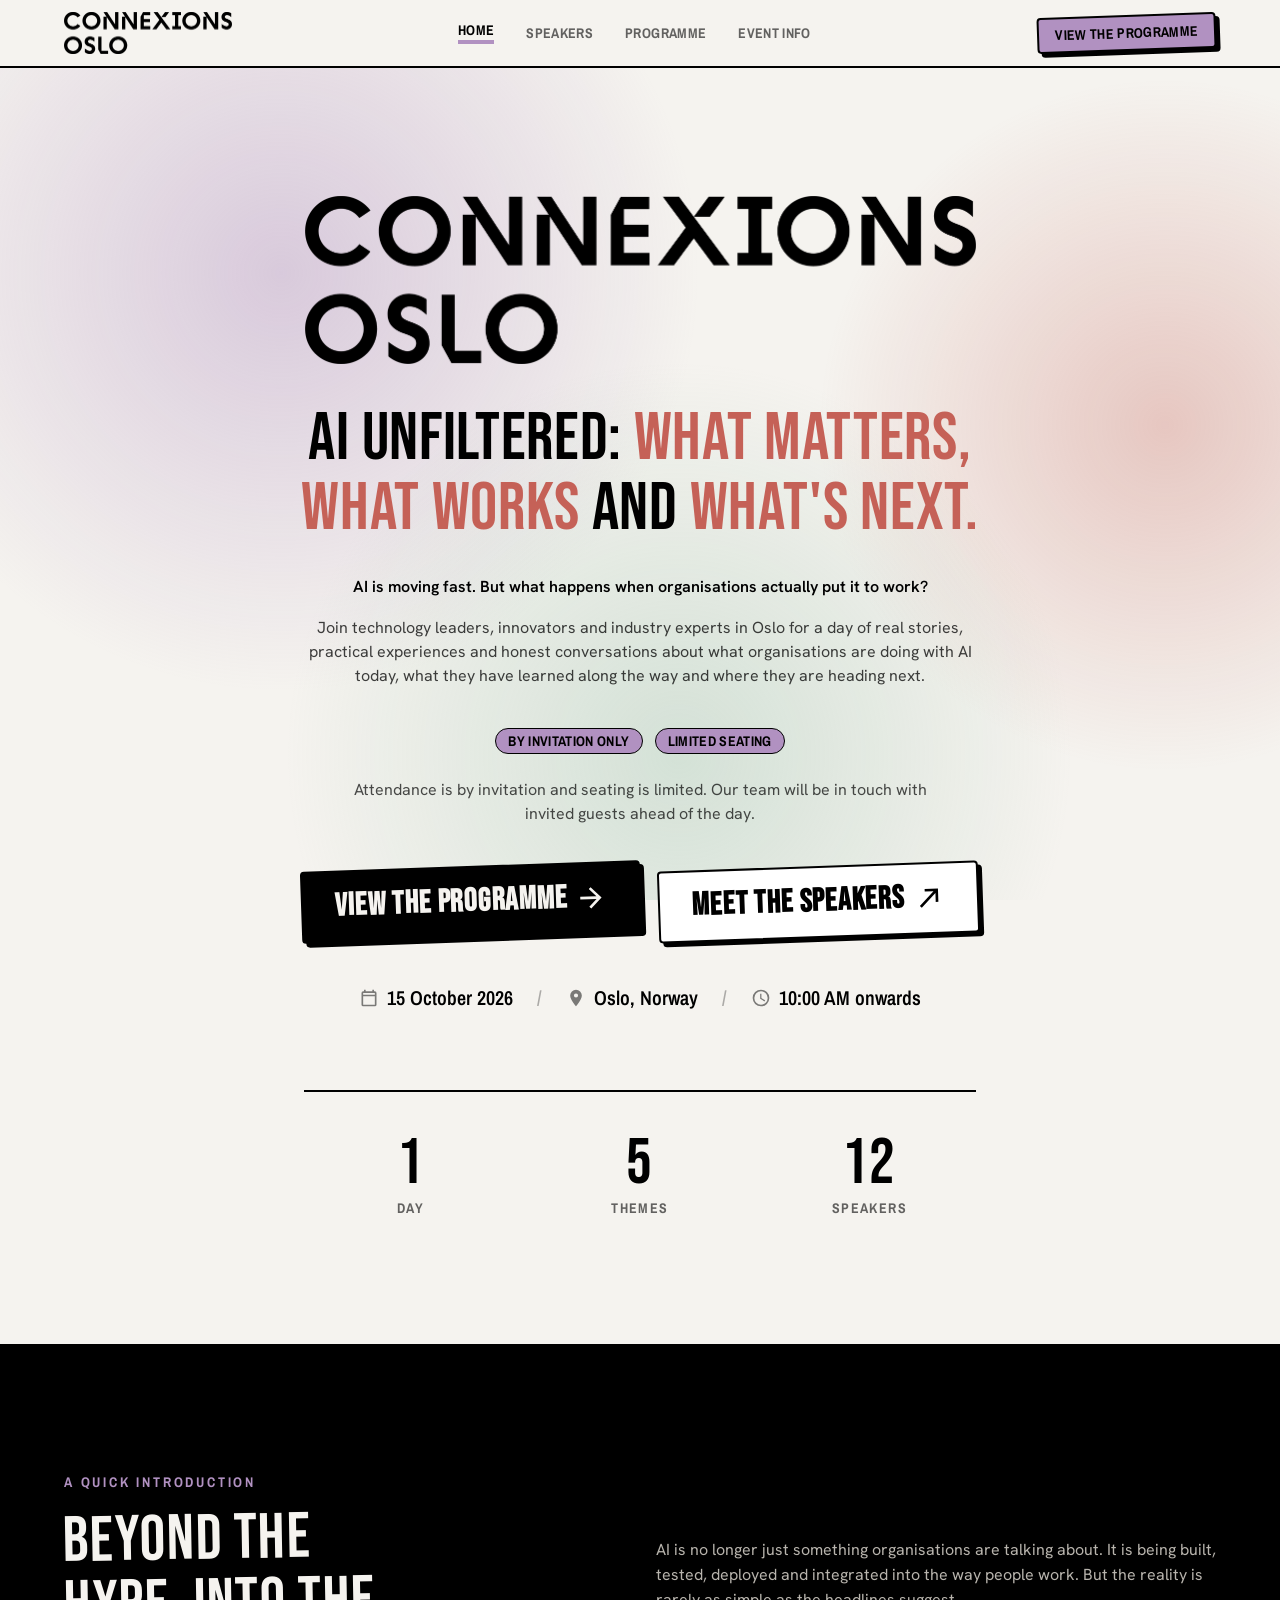
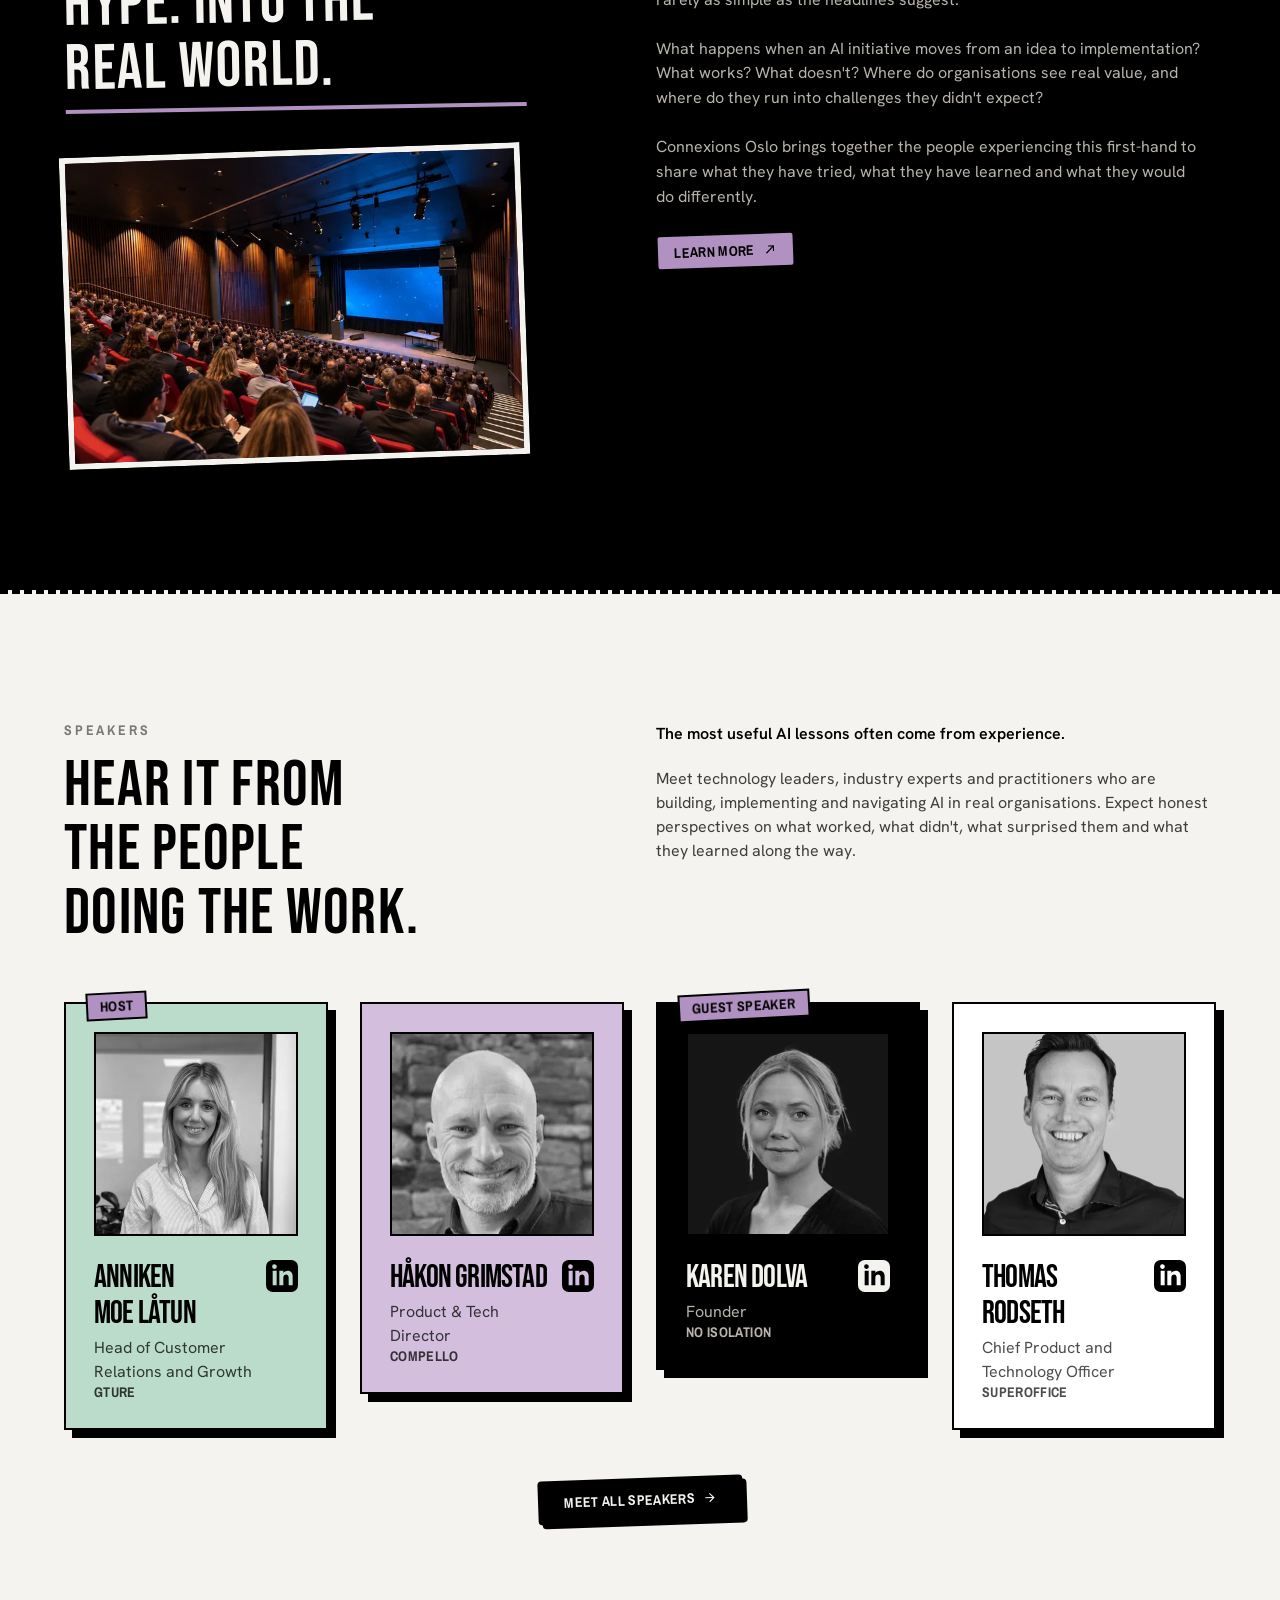
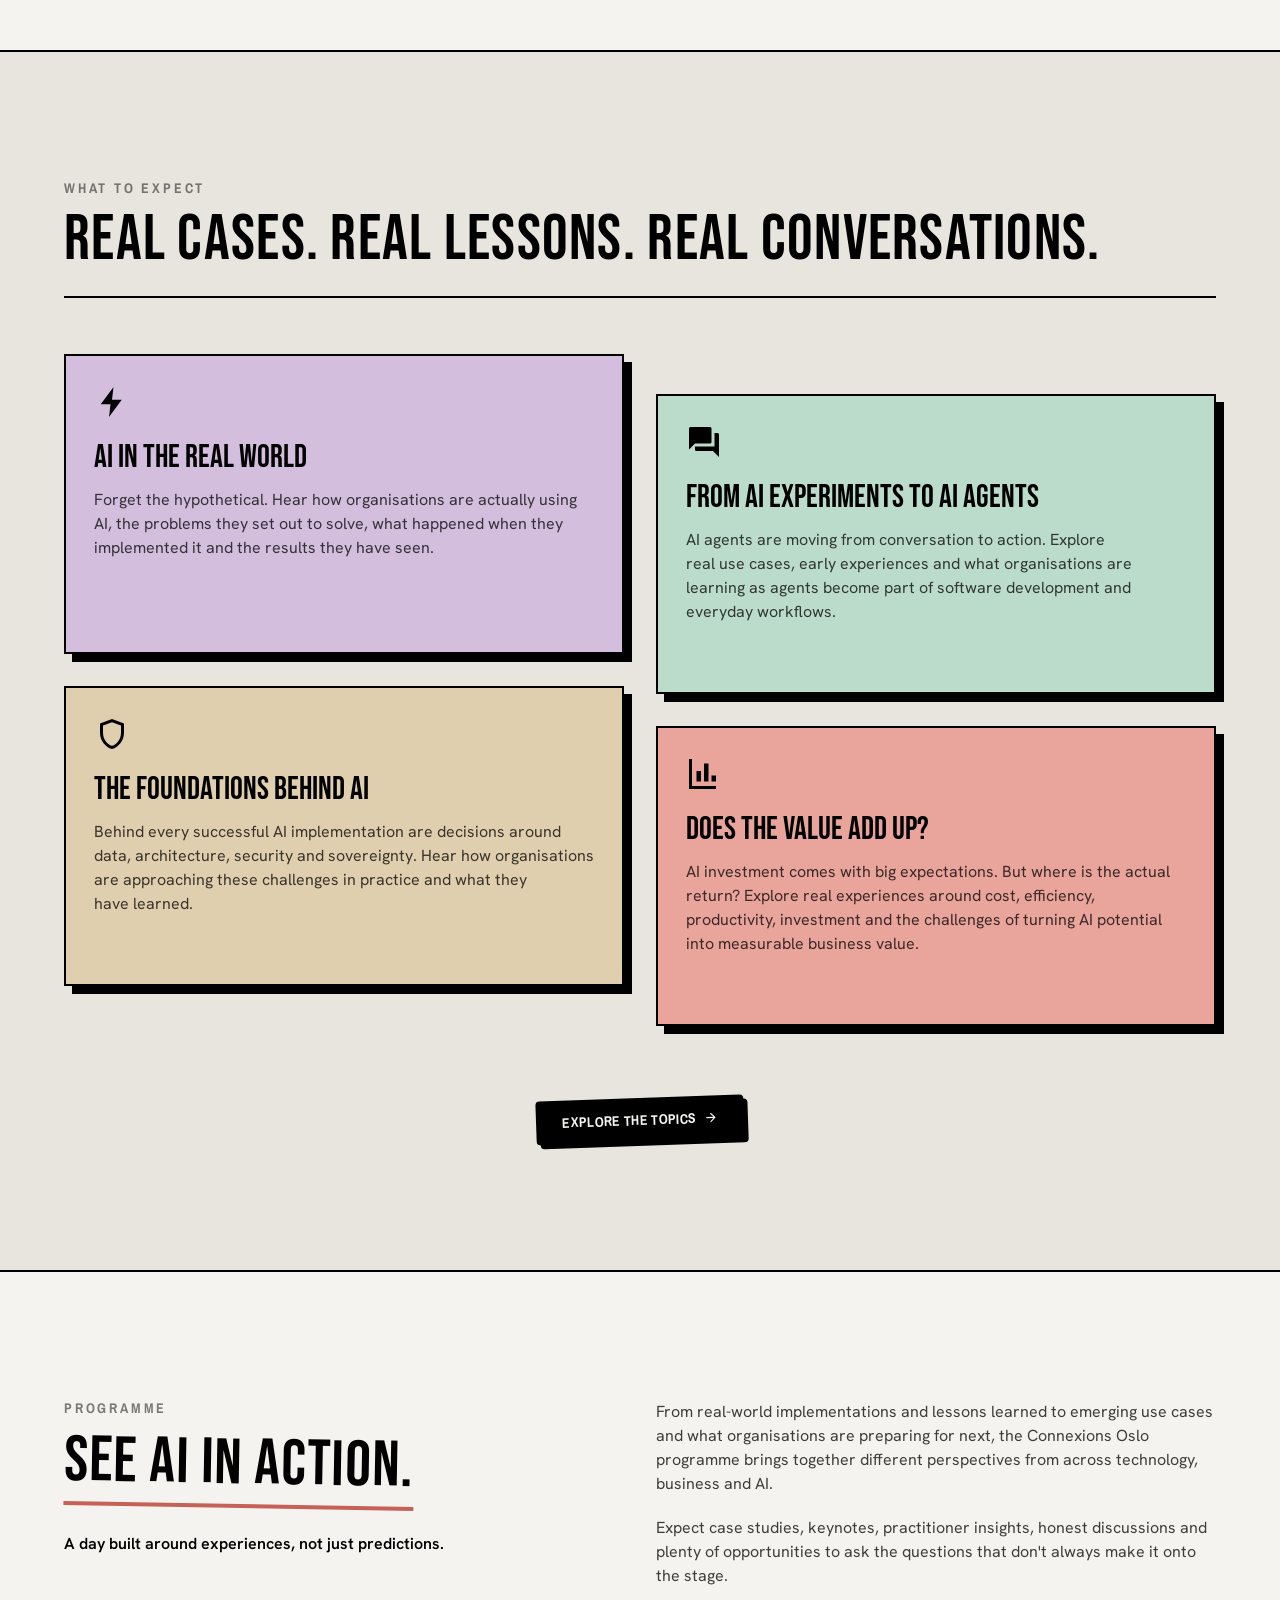
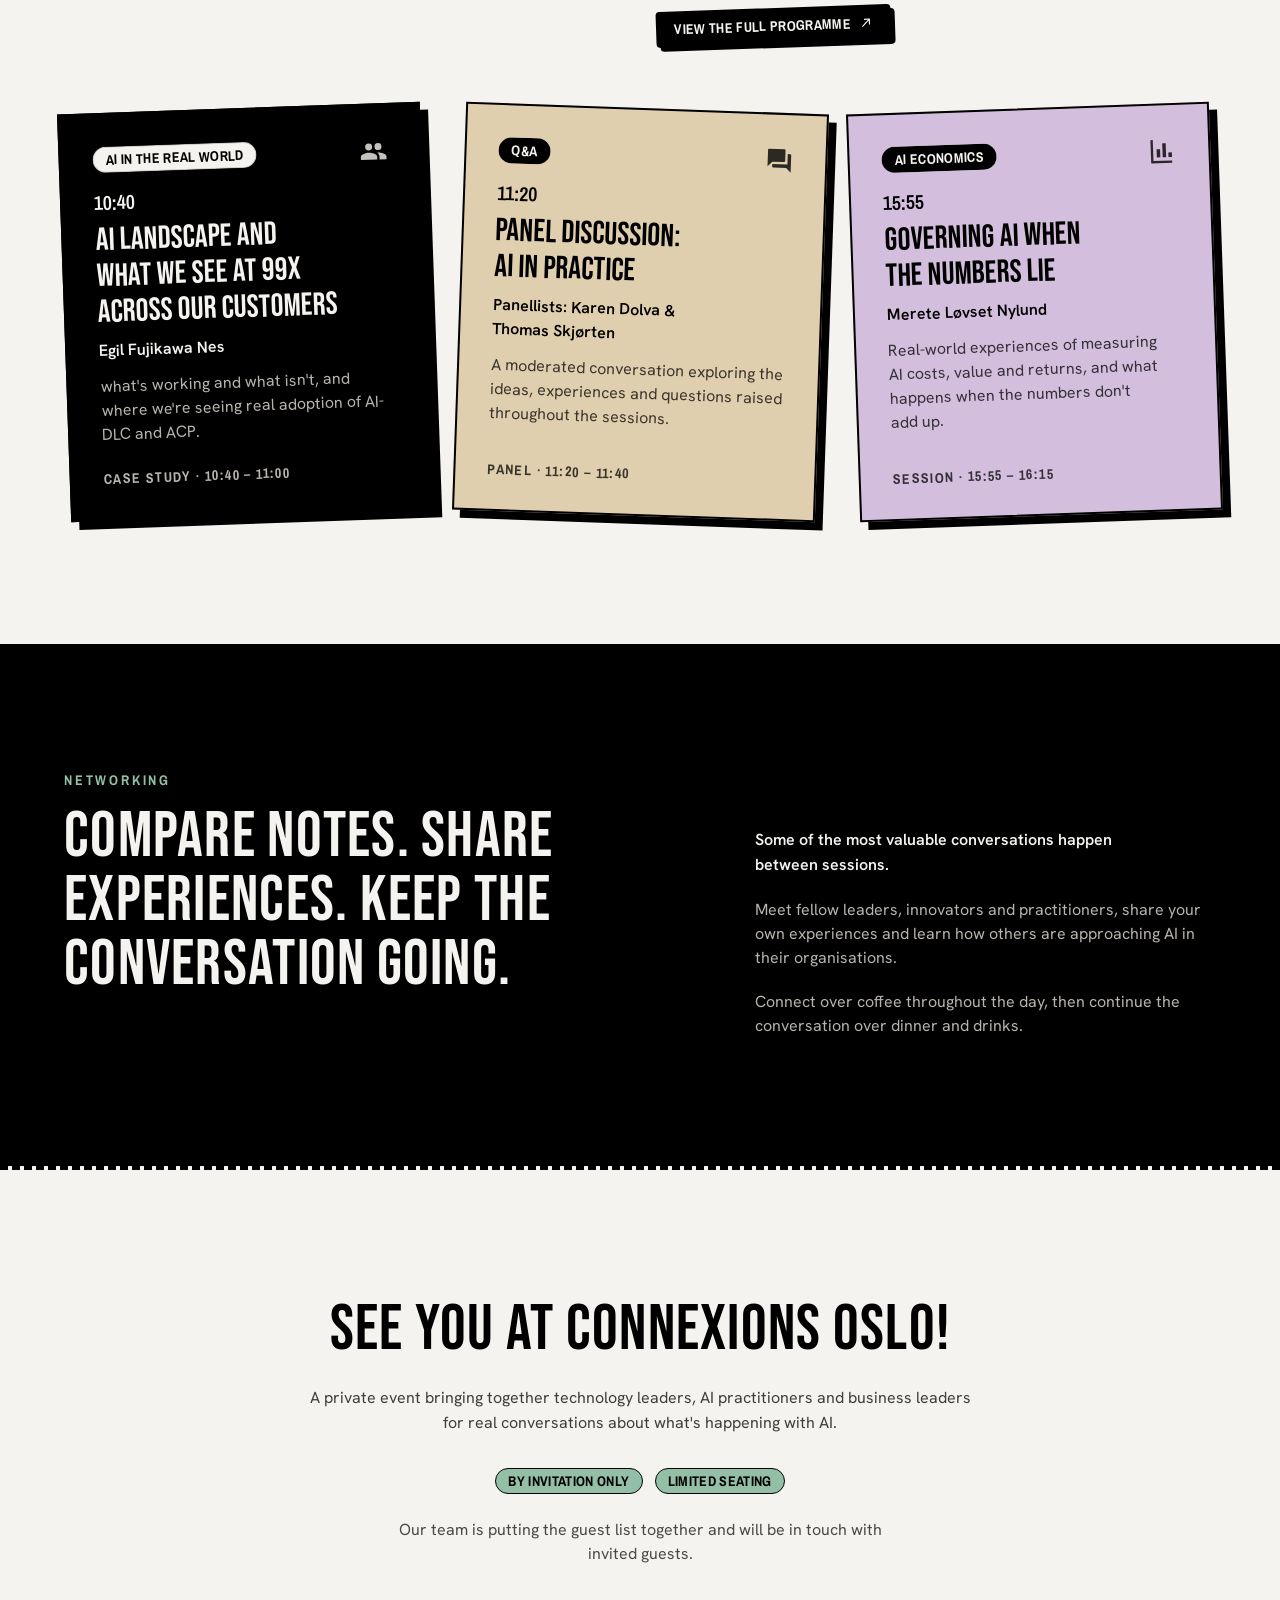
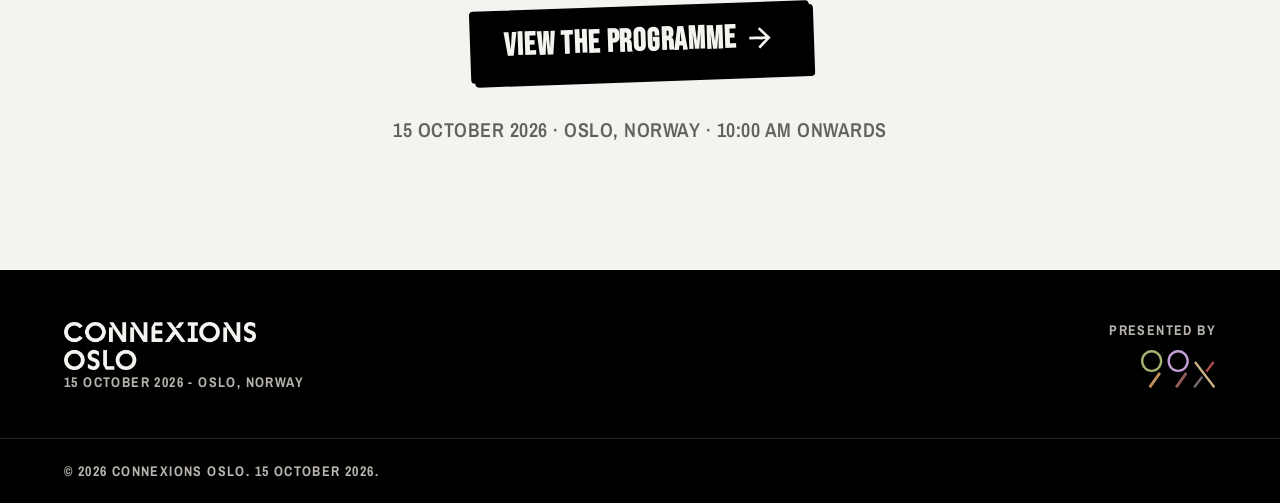
==== commit 0343df41: "Build #14" ====
--- a/index.html
+++ b/index.html
@@ -1,7 +1,7 @@
 <!DOCTYPE html><html lang="en"> <head><meta charset="utf-8"><meta name="viewport" content="width=device-width, initial-scale=1"><link rel="icon" href="/favicon.svg" type="image/svg+xml"><link rel="canonical" href="https://connexions.99x.io/"><title>Connexions Oslo - AI Unfiltered: What matters, what works and what&#39;s next.</title><meta name="description" content="A day of real stories, practical experiences and honest conversations about what organisations are actually doing with AI today, what they have learned and where they are heading next."><meta name="theme-color" content="#f5f3ef"><meta name="generator" content="Astro v7.2.9"><meta property="og:type" content="website"><meta property="og:site_name" content="Connexions Oslo"><meta property="og:title" content="Connexions Oslo - AI Unfiltered: What matters, what works and what's next."><meta property="og:description" content="A day of real stories, practical experiences and honest conversations about what organisations are actually doing with AI today, what they have learned and where they are heading next."><meta property="og:url" content="https://connexions.99x.io/"><meta name="twitter:card" content="summary_large_image"><!--
       Preload only the display face. It paints the largest text on every
       page, so it is on the LCP path; body/UI faces can swap in a frame later.
-    --><link rel="preload" as="font" type="font/woff2" href="/fonts/bebas-neue-latin-400-normal.woff2" crossorigin><script type="application/ld+json">{"@context":"https://schema.org","@type":"Event","name":"Connexions Oslo","description":"A day of real stories, practical experiences and honest conversations about what organisations are actually doing with AI today, what they have learned and where they are heading next.","startDate":"2026-10-15T10:00:00+02:00","endDate":"2026-10-15T22:00:00+02:00","eventAttendanceMode":"https://schema.org/OfflineEventAttendanceMode","eventStatus":"https://schema.org/EventScheduled","location":{"@type":"Place","name":"DEG8","address":{"@type":"PostalAddress","streetAddress":"Dronning Eufemias gate 8","addressLocality":"Oslo","addressCountry":"NO"},"hasMap":["https://maps.app.goo.gl/8G32JEvyfGcvB1rv6","https://maps.apple/p/jyzCqZqptGSS9R"]},"performer":[]}</script><link rel="stylesheet" href="/_astro/Base.tkigmQBo.css"><script type="module" src="/_astro/page.CQWjsXKf.js"></script></head> <body class="flex min-h-screen flex-col"> <a href="#main" class="sr-only focus:not-sr-only focus:absolute focus:top-2 focus:left-2 focus:z-[100] focus:bg-ink focus:px-4 focus:py-2 focus:font-ui focus:text-chalk focus:uppercase">
+    --><link rel="preload" as="font" type="font/woff2" href="/fonts/bebas-neue-latin-400-normal.woff2" crossorigin><script type="application/ld+json">{"@context":"https://schema.org","@type":"Event","name":"Connexions Oslo","description":"A day of real stories, practical experiences and honest conversations about what organisations are actually doing with AI today, what they have learned and where they are heading next.","startDate":"2026-10-15T09:30:00+02:00","endDate":"2026-10-15T22:00:00+02:00","eventAttendanceMode":"https://schema.org/OfflineEventAttendanceMode","eventStatus":"https://schema.org/EventScheduled","location":{"@type":"Place","name":"DEG8","address":{"@type":"PostalAddress","streetAddress":"Dronning Eufemias gate 8","addressLocality":"Oslo","addressCountry":"NO"},"hasMap":["https://maps.app.goo.gl/8G32JEvyfGcvB1rv6","https://maps.apple/p/jyzCqZqptGSS9R"]},"performer":[]}</script><link rel="stylesheet" href="/_astro/Base.tkigmQBo.css"><script type="module" src="/_astro/page.CQWjsXKf.js"></script></head> <body class="flex min-h-screen flex-col"> <a href="#main" class="sr-only focus:not-sr-only focus:absolute focus:top-2 focus:left-2 focus:z-[100] focus:bg-ink focus:px-4 focus:py-2 focus:font-ui focus:text-chalk focus:uppercase">
 Skip to content
 </a> <div class="ambient" aria-hidden="true" data-ambient data-astro-cid-h42vrqjc> <span class="ambient__blob ambient__blob--a" data-astro-cid-h42vrqjc></span> <span class="ambient__blob ambient__blob--b" data-astro-cid-h42vrqjc></span> <span class="ambient__blob ambient__blob--c" data-astro-cid-h42vrqjc></span> </div> <script type="module">var e=document.querySelector(`[data-ambient]`);if(e&&window.matchMedia(`(pointer: fine)`).matches&&!window.matchMedia(`(prefers-reduced-motion: reduce)`).matches){let t=!1,n=0,r=0,i=()=>{t=!1,e.style.setProperty(`--px`,n.toFixed(3)),e.style.setProperty(`--py`,r.toFixed(3))},a=e=>{n=e.clientX/window.innerWidth*2-1,r=e.clientY/window.innerHeight*2-1,t||(t=!0,requestAnimationFrame(i))};window.addEventListener(`pointermove`,a,{passive:!0}),document.addEventListener(`visibilitychange`,()=>{document.hidden?window.removeEventListener(`pointermove`,a):window.addEventListener(`pointermove`,a,{passive:!0})})}</script> <header class="sticky top-0 z-50 border-b-2 border-ink bg-paper" data-astro-cid-nen7h5rs> <div class="shell flex items-center justify-between gap-4 py-3" data-astro-cid-nen7h5rs> <a href="/" class="flex shrink-0 items-center text-ink no-underline" aria-label="Connexions Oslo - home" data-astro-cid-nen7h5rs> <span class="wordmark" style="--wordmark-w: clamp(7.5rem, 22vw, 10.5rem)" data-astro-cid-nen7h5rs></span> </a> <!-- Desktop navigation --> <nav aria-label="Main" class="hidden items-center gap-6 lg:flex xl:gap-8" data-astro-cid-nen7h5rs> <a href="/" aria-current="page" class="font-ui text-label font-bold uppercase tracking-wide no-underline transition-colors text-ink border-b-4 border-lavender pb-0.5" data-astro-cid-nen7h5rs> Home </a><a href="/speakers/" class="font-ui text-label font-bold uppercase tracking-wide no-underline transition-colors text-ink/60 hover:text-ink" data-astro-cid-nen7h5rs> Speakers </a><a href="/agenda/" class="font-ui text-label font-bold uppercase tracking-wide no-underline transition-colors text-ink/60 hover:text-ink" data-astro-cid-nen7h5rs> Programme </a><a href="/event-info/" class="font-ui text-label font-bold uppercase tracking-wide no-underline transition-colors text-ink/60 hover:text-ink" data-astro-cid-nen7h5rs> Event Info </a> </nav> <div class="hidden lg:block" data-astro-cid-nen7h5rs> <a class="inline-flex items-center justify-center gap-2 uppercase font-bold whitespace-nowrap edge drop-1 rounded-[var(--radius-sticker)] no-underline select-none sticker bg-lavender text-ink px-4 py-2 text-label font-ui tracking-wide " href="/agenda/" data-astro-cid-nen7h5rs="true"> View the Programme </a> </div> <!-- Mobile trigger --> <button type="button" id="nav-toggle" class="edge drop-1 bg-paper p-2 text-ink lg:hidden" aria-expanded="false" aria-controls="mobile-nav" aria-label="Open menu" data-astro-cid-nen7h5rs> <svg class="size-6" viewBox="0 0 24 24" fill="currentColor" aria-hidden="true" focusable="false"><path d="M3 6h18v2H3V6Zm0 5h18v2H3v-2Zm0 5h18v2H3v-2Z"></path></svg> </button> </div> <!--
     Mobile panel. Toggled with display:none (not opacity) so its links stay
@@ -35,7 +35,7 @@
         --> <figure class="mt-10 mr-0 mb-0 ml-0">   <img src="/_astro/the-event.yRUqTWaw_1EKp90.webp" srcset="/_astro/the-event.yRUqTWaw_Z1IdJcY.webp 440w, /_astro/the-event.yRUqTWaw_1OeuUa.webp 660w, /_astro/the-event.yRUqTWaw_TLrIT.webp 900w" alt="A speaker on stage at a previous Connexions event, in front of a screen showing the Connexions Oslo wordmark." sizes="(min-width: 1024px) 460px, 90vw" loading="lazy" decoding="async" width="1536" height="1024" class="w-full -rotate-2 border-[6px] border-chalk bg-ink object-cover"> </figure> </div> <div class="flex flex-col items-start gap-6 lg:col-span-6 lg:col-start-7 lg:pt-16"> <p class="font-body text-body-lg text-chalk-dim">AI is no longer just something organisations are talking about. It is being built, tested, deployed and integrated into the way people work. But the reality is rarely as simple as the headlines suggest.</p><p class="font-body text-body-lg text-chalk-dim">What happens when an AI initiative moves from an idea to implementation? What works? What doesn&#39;t? Where do organisations see real value, and where do they run into challenges they didn&#39;t expect?</p><p class="font-body text-body-lg text-chalk-dim">Connexions Oslo brings together the people experiencing this first-hand to share what they have tried, what they have learned and what they would do differently.</p> <a class="inline-flex items-center justify-center gap-2 uppercase font-bold whitespace-nowrap edge drop-1 rounded-[var(--radius-sticker)] no-underline select-none sticker bg-lavender text-ink px-4 py-2 text-label font-ui tracking-wide " href="/event-info/"> Learn More <svg class="size-[1em] shrink-0" viewBox="0 0 24 24" fill="currentColor" aria-hidden="true" focusable="false"><path d="M9 5v2h6.59L5 17.59 6.41 19 17 8.41V15h2V5H9Z"></path></svg></a> </div> </div> </section>  <section class="border-t-4 border-dashed border-ink"> <div class="shell section-y"> <div class="grid gap-8 lg:grid-cols-12"> <div class="lg:col-span-5"> <p class="font-ui text-label font-bold tracking-[0.2em] text-ink/50 uppercase"> Speakers </p> <h2 class="mt-4 font-display text-headline-xl text-balance">Hear it from the people doing the work.</h2> </div> <div class="flex flex-col items-start gap-5 lg:col-span-6 lg:col-start-7"> <p class="font-body text-body-lg font-semibold">The most useful AI lessons often come from experience.</p> <p class="font-body text-body-md text-ink/75">Meet technology leaders, industry experts and practitioners who are building, implementing and navigating AI in real organisations. Expect honest perspectives on what worked, what didn&#39;t, what surprised them and what they learned along the way.</p> </div> </div> <ul class="mt-14 grid list-none gap-8 p-0 sm:grid-cols-2 lg:grid-cols-4"> <li> <article class="group relative flex flex-col p-6 transition-transform duration-300 sm:p-7 edge drop-2 hover:-translate-y-1.5 bg-sage-soft text-ink"> <span class="absolute -top-3 left-5 z-10 -rotate-3 px-3 py-1 font-ui text-label font-bold uppercase tracking-wide edge bg-lavender text-ink"> Host </span> <div class="edge relative mb-6 aspect-square w-full overflow-hidden bg-paper-dim">   <img src="/_astro/Anniken%20Moe%20L%C3%A5tun.9xglSl1j_Z1vIiT7.webp" srcset="/_astro/Anniken%20Moe%20L%C3%A5tun.9xglSl1j_Z1mKjXp.webp 286w, /_astro/Anniken%20Moe%20L%C3%A5tun.9xglSl1j_AEkmC.webp 400w, /_astro/Anniken%20Moe%20L%C3%A5tun.9xglSl1j_Z17zyBC.webp 572w" alt="Anniken Moe Låtun, Head of Customer Relations and Growth at Gture" sizes="(min-width: 1024px) 380px, (min-width: 640px) 45vw, 90vw" loading="lazy" fetchpriority="auto" decoding="async" width="800" height="800" class="size-full object-cover grayscale transition-[filter] duration-500 group-hover:grayscale-0"> </div> <div class="flex items-start justify-between gap-3"> <div class="min-w-0"> <h3 class="font-display text-headline-lg tracking-tight text-balance">Anniken Moe Låtun</h3> <p class="mt-1 font-body text-body-md text-ink/75"> Head of Customer Relations and Growth <span class="block font-ui text-label font-bold uppercase tracking-wide"> Gture </span> </p>  </div> <a href="https://www.linkedin.com/in/anniken-moe/" rel="noopener noreferrer" target="_blank" class="shrink-0 transition-transform hover:scale-110"> <svg class="size-8" viewBox="0 0 24 24" fill="currentColor" role="img" aria-label="Anniken Moe Låtun on LinkedIn" focusable="false"><path d="M19 0H5a5 5 0 0 0-5 5v14a5 5 0 0 0 5 5h14a5 5 0 0 0 5-5V5a5 5 0 0 0-5-5ZM8 19H5V8h3v11ZM6.5 6.73a1.77 1.77 0 1 1 0-3.53 1.77 1.77 0 0 1 0 3.53ZM20 19h-3v-5.6c0-3.37-4-3.12-4 0V19h-3V8h3v1.77c1.4-2.59 7-2.78 7 2.47V19Z"></path></svg> </a> </div> </article> </li><li> <article class="group relative flex flex-col p-6 transition-transform duration-300 sm:p-7 edge drop-2 hover:-translate-y-1.5 bg-lavender-soft text-ink">  <div class="edge relative mb-6 aspect-square w-full overflow-hidden bg-paper-dim">   <img src="/_astro/Hakon%20Grimstand.DdBIY8-d_87nhb.webp" srcset="/_astro/Hakon%20Grimstand.DdBIY8-d_87nhb.webp 254w" alt="Håkon Grimstad, Product &amp; Tech Director at Compello" sizes="(min-width: 1024px) 380px, (min-width: 640px) 45vw, 90vw" loading="lazy" fetchpriority="auto" decoding="async" width="254" height="254" class="size-full object-cover grayscale transition-[filter] duration-500 group-hover:grayscale-0"> </div> <div class="flex items-start justify-between gap-3"> <div class="min-w-0"> <h3 class="font-display text-headline-lg tracking-tight text-balance">Håkon Grimstad</h3> <p class="mt-1 font-body text-body-md text-ink/75"> Product &amp; Tech Director <span class="block font-ui text-label font-bold uppercase tracking-wide"> Compello </span> </p>  </div> <a href="https://www.linkedin.com/in/h%C3%A5kon-grimstad-55aa15b/" rel="noopener noreferrer" target="_blank" class="shrink-0 transition-transform hover:scale-110"> <svg class="size-8" viewBox="0 0 24 24" fill="currentColor" role="img" aria-label="Håkon Grimstad on LinkedIn" focusable="false"><path d="M19 0H5a5 5 0 0 0-5 5v14a5 5 0 0 0 5 5h14a5 5 0 0 0 5-5V5a5 5 0 0 0-5-5ZM8 19H5V8h3v11ZM6.5 6.73a1.77 1.77 0 1 1 0-3.53 1.77 1.77 0 0 1 0 3.53ZM20 19h-3v-5.6c0-3.37-4-3.12-4 0V19h-3V8h3v1.77c1.4-2.59 7-2.78 7 2.47V19Z"></path></svg> </a> </div> </article> </li><li> <article class="group relative flex flex-col p-6 transition-transform duration-300 sm:p-7 edge drop-2 hover:-translate-y-1.5 bg-ink text-chalk"> <span class="absolute -top-3 left-5 z-10 -rotate-3 px-3 py-1 font-ui text-label font-bold uppercase tracking-wide edge bg-lavender text-ink"> Guest Speaker </span> <div class="edge relative mb-6 aspect-square w-full overflow-hidden bg-paper-dim">   <img src="/_astro/Karen%20Dolva.Dwbq2fcc_Z2e5N8c.webp" srcset="/_astro/Karen%20Dolva.Dwbq2fcc_fxCui.webp 286w, /_astro/Karen%20Dolva.Dwbq2fcc_Z2o2Hep.webp 400w, /_astro/Karen%20Dolva.Dwbq2fcc_Z10083y.webp 572w" alt="Karen Dolva, Founder at No Isolation" sizes="(min-width: 1024px) 380px, (min-width: 640px) 45vw, 90vw" loading="lazy" fetchpriority="auto" decoding="async" width="800" height="800" class="size-full object-cover grayscale transition-[filter] duration-500 group-hover:grayscale-0"> </div> <div class="flex items-start justify-between gap-3"> <div class="min-w-0"> <h3 class="font-display text-headline-lg tracking-tight text-balance">Karen Dolva</h3> <p class="mt-1 font-body text-body-md text-chalk-dim"> Founder <span class="block font-ui text-label font-bold uppercase tracking-wide"> No Isolation </span> </p>  </div> <a href="https://www.linkedin.com/in/karen-dolva-22632a60/" rel="noopener noreferrer" target="_blank" class="shrink-0 transition-transform hover:scale-110"> <svg class="size-8" viewBox="0 0 24 24" fill="currentColor" role="img" aria-label="Karen Dolva on LinkedIn" focusable="false"><path d="M19 0H5a5 5 0 0 0-5 5v14a5 5 0 0 0 5 5h14a5 5 0 0 0 5-5V5a5 5 0 0 0-5-5ZM8 19H5V8h3v11ZM6.5 6.73a1.77 1.77 0 1 1 0-3.53 1.77 1.77 0 0 1 0 3.53ZM20 19h-3v-5.6c0-3.37-4-3.12-4 0V19h-3V8h3v1.77c1.4-2.59 7-2.78 7 2.47V19Z"></path></svg> </a> </div> </article> </li><li> <article class="group relative flex flex-col p-6 transition-transform duration-300 sm:p-7 edge drop-2 hover:-translate-y-1.5 bg-white text-ink">  <div class="edge relative mb-6 aspect-square w-full overflow-hidden bg-paper-dim">   <img src="/_astro/Thomas%20Rodseth.CXM9eEWe_lVnnL.webp" srcset="/_astro/Thomas%20Rodseth.CXM9eEWe_Z27oLJ5.webp 286w, /_astro/Thomas%20Rodseth.CXM9eEWe_Z1MUdnz.webp 400w, /_astro/Thomas%20Rodseth.CXM9eEWe_Z2i4oG8.webp 572w" alt="Thomas Rodseth, Chief Product and Technology Officer at Superoffice" sizes="(min-width: 1024px) 380px, (min-width: 640px) 45vw, 90vw" loading="lazy" fetchpriority="auto" decoding="async" width="692" height="749" class="size-full object-cover grayscale transition-[filter] duration-500 group-hover:grayscale-0"> </div> <div class="flex items-start justify-between gap-3"> <div class="min-w-0"> <h3 class="font-display text-headline-lg tracking-tight text-balance">Thomas Rodseth</h3> <p class="mt-1 font-body text-body-md text-ink/70"> Chief Product and Technology Officer <span class="block font-ui text-label font-bold uppercase tracking-wide"> Superoffice </span> </p>  </div> <a href="https://www.linkedin.com/in/thomasroedseth/" rel="noopener noreferrer" target="_blank" class="shrink-0 transition-transform hover:scale-110"> <svg class="size-8" viewBox="0 0 24 24" fill="currentColor" role="img" aria-label="Thomas Rodseth on LinkedIn" focusable="false"><path d="M19 0H5a5 5 0 0 0-5 5v14a5 5 0 0 0 5 5h14a5 5 0 0 0 5-5V5a5 5 0 0 0-5-5ZM8 19H5V8h3v11ZM6.5 6.73a1.77 1.77 0 1 1 0-3.53 1.77 1.77 0 0 1 0 3.53ZM20 19h-3v-5.6c0-3.37-4-3.12-4 0V19h-3V8h3v1.77c1.4-2.59 7-2.78 7 2.47V19Z"></path></svg> </a> </div> </article> </li> </ul> <div class="mt-12 flex justify-center"> <a class="inline-flex items-center justify-center gap-2 uppercase font-bold whitespace-nowrap edge drop-1 rounded-[var(--radius-sticker)] no-underline select-none sticker bg-ink text-chalk px-6 py-3 text-label font-ui tracking-wide " href="/speakers/"> Meet all speakers <svg class="size-[1em] shrink-0" viewBox="0 0 24 24" fill="currentColor" aria-hidden="true" focusable="false"><path d="M12 4l-1.41 1.41L16.17 11H4v2h12.17l-5.58 5.59L12 20l8-8-8-8Z"></path></svg></a> </div> </div> </section>  <section id="what-to-expect" class="border-t-2 border-ink bg-paper-dim"> <div class="shell section-y"> <div class="mb-14 flex flex-col gap-4 border-b-2 border-ink pb-6 sm:flex-row sm:items-end sm:justify-between"> <div> <p class="font-ui text-label font-bold tracking-[0.2em] text-ink/50 uppercase"> What to expect </p> <h2 class="mt-3 font-display text-headline-xl text-balance"> Real cases. Real lessons. Real conversations. </h2> </div> </div> <ul class="grid list-none gap-8 p-0 sm:grid-cols-2"> <li> <article class="flex h-full flex-col p-7 transition-transform duration-300 hover:-translate-y-1.5 edge drop-2 bg-lavender-soft text-ink"> <svg class="size-9" viewBox="0 0 24 24" fill="currentColor" aria-hidden="true" focusable="false"><path d="M13 2 4.5 13.5H11l-1 8.5 8.5-11.5H12l1-8.5Z"></path></svg> <h3 class="mt-5 font-display text-headline-lg text-balance">AI in the real world</h3> <p class="mt-3 max-w-[60ch] font-body text-body-md text-ink/75"> Forget the hypothetical. Hear how organisations are actually using AI, the problems they set out to solve, what happened when they implemented it and the results they have seen. </p> </article> </li><li> <article class="flex h-full flex-col p-7 transition-transform duration-300 hover:-translate-y-1.5 edge drop-2 bg-sage-soft text-ink sm:mt-10"> <svg class="size-9" viewBox="0 0 24 24" fill="currentColor" aria-hidden="true" focusable="false"><path d="M17 12V3a1 1 0 0 0-1-1H3a1 1 0 0 0-1 1v14l4-4h10a1 1 0 0 0 1-1Zm4-6h-2v9H6v2a1 1 0 0 0 1 1h11l4 4V7a1 1 0 0 0-1-1Z"></path></svg> <h3 class="mt-5 font-display text-headline-lg text-balance">From AI experiments to AI agents</h3> <p class="mt-3 max-w-[60ch] font-body text-body-md text-ink/75"> AI agents are moving from conversation to action. Explore real use cases, early experiences and what organisations are learning as agents become part of software development and everyday workflows. </p> </article> </li><li> <article class="flex h-full flex-col p-7 transition-transform duration-300 hover:-translate-y-1.5 edge drop-2 bg-tan-soft text-ink"> <svg class="size-9" viewBox="0 0 24 24" fill="currentColor" aria-hidden="true" focusable="false"><path d="M12 2 4 5v6.1c0 5 3.4 9.7 8 10.9 4.6-1.2 8-5.9 8-10.9V5l-8-3Zm6 9.1c0 4-2.6 7.8-6 8.8-3.4-1-6-4.8-6-8.8V6.4l6-2.2 6 2.2v4.7Z"></path></svg> <h3 class="mt-5 font-display text-headline-lg text-balance">The foundations behind AI</h3> <p class="mt-3 max-w-[60ch] font-body text-body-md text-ink/75"> Behind every successful AI implementation are decisions around data, architecture, security and sovereignty. Hear how organisations are approaching these challenges in practice and what they have learned. </p> </article> </li><li> <article class="flex h-full flex-col p-7 transition-transform duration-300 hover:-translate-y-1.5 edge drop-2 bg-salmon-soft text-ink sm:mt-10"> <svg class="size-9" viewBox="0 0 24 24" fill="currentColor" aria-hidden="true" focusable="false"><path d="M4 20h16v2H2V2h2v18Zm3-3V10h3v7H7Zm5 0V5h3v12h-3Zm5 0v-4h3v4h-3Z"></path></svg> <h3 class="mt-5 font-display text-headline-lg text-balance">Does the value add up?</h3> <p class="mt-3 max-w-[60ch] font-body text-body-md text-ink/75"> AI investment comes with big expectations. But where is the actual return? Explore real experiences around cost, efficiency, productivity, investment and the challenges of turning AI potential into measurable business value. </p> </article> </li> </ul> <div class="mt-16 flex justify-center sm:mt-28"> <a class="inline-flex items-center justify-center gap-2 uppercase font-bold whitespace-nowrap edge drop-1 rounded-[var(--radius-sticker)] no-underline select-none sticker bg-ink text-chalk px-6 py-3 text-label font-ui tracking-wide " href="/agenda/"> Explore the topics <svg class="size-[1em] shrink-0" viewBox="0 0 24 24" fill="currentColor" aria-hidden="true" focusable="false"><path d="M12 4l-1.41 1.41L16.17 11H4v2h12.17l-5.58 5.59L12 20l8-8-8-8Z"></path></svg></a> </div> </div> </section>  <section class="border-t-2 border-ink"> <div class="shell section-y"> <div class="grid gap-8 lg:grid-cols-12"> <div class="lg:col-span-5"> <p class="font-ui text-label font-bold tracking-[0.2em] text-ink/50 uppercase"> Programme </p> <h2 class="mt-4 inline-block rotate-1 border-b-4 border-salmon pb-2 font-display text-headline-xl"> See AI in action. </h2> <p class="mt-6 font-body text-body-lg font-semibold">A day built around experiences, not just predictions.</p> </div> <div class="flex flex-col items-start gap-5 lg:col-span-6 lg:col-start-7"> <p class="font-body text-body-md text-ink/75">From real-world implementations and lessons learned to emerging use cases and what organisations are preparing for next, the Connexions Oslo programme brings together different perspectives from across technology, business and AI.</p><p class="font-body text-body-md text-ink/75">Expect case studies, keynotes, practitioner insights, honest discussions and plenty of opportunities to ask the questions that don&#39;t always make it onto the stage.</p> <a class="inline-flex items-center justify-center gap-2 uppercase font-bold whitespace-nowrap edge drop-1 rounded-[var(--radius-sticker)] no-underline select-none sticker bg-ink text-chalk px-4 py-2 text-label font-ui tracking-wide " href="/agenda/"> View the full programme <svg class="size-[1em] shrink-0" viewBox="0 0 24 24" fill="currentColor" aria-hidden="true" focusable="false"><path d="M9 5v2h6.59L5 17.59 6.41 19 17 8.41V15h2V5H9Z"></path></svg></a> </div> </div> <!--
         Highlights are read from content/agenda.json (`"featured": true`),
         so the schedule never drifts between this page and /agenda.
-      --> <ul class="mt-16 grid list-none gap-8 p-0 sm:grid-cols-2 lg:grid-cols-3"> <li> <article class="relative flex flex-col p-6 sm:p-8 edge drop-2 sticker bg-ink text-chalk h-full min-h-[20rem]"> <div class="mb-4 flex items-start justify-between gap-3"> <span class="inline-flex items-center rounded-full px-3 py-1 font-ui text-label font-bold uppercase tracking-wide whitespace-nowrap border border-ink/20 bg-chalk text-ink"> AI in the real world </span> <svg class="size-7 shrink-0 opacity-80" viewBox="0 0 24 24" fill="currentColor" aria-hidden="true" focusable="false"><path d="M16 11a3 3 0 1 0 0-6 3 3 0 0 0 0 6Zm-8 0a3 3 0 1 0 0-6 3 3 0 0 0 0 6Zm0 2c-2.33 0-7 1.17-7 3.5V19h14v-2.5c0-2.33-4.67-3.5-7-3.5Zm8 0c-.29 0-.62.02-.97.05 1.16.84 1.97 1.97 1.97 3.45V19h6v-2.5c0-2.33-4.67-3.5-7-3.5Z"></path></svg> </div> <p class="mb-2 font-ui text-accent-ui font-semibold tabular-nums"> <time datetime="2026-10-15T10:40:00+02:00">10:40</time> </p> <h3 class="font-display text-headline-lg text-balance">AI Landscape and what we see at 99x across our customers</h3> <p class="mt-2 font-body text-body-md font-semibold">Egil Fujikawa Nes</p> <p class="mt-3 max-w-[68ch] font-body text-body-md text-chalk-dim"> what&#39;s working and what isn&#39;t, and where we&#39;re seeing real adoption of AI-DLC and ACP. </p> <p class="mt-auto pt-6 font-ui text-label uppercase tracking-widest text-chalk-dim"> Case study · 10:40 – 11:00 </p> </article> </li><li> <article class="relative flex flex-col p-6 sm:p-8 edge drop-2 sticker-alt bg-tan-soft text-ink h-full min-h-[20rem]"> <div class="mb-4 flex items-start justify-between gap-3"> <span class="inline-flex items-center rounded-full px-3 py-1 font-ui text-label font-bold uppercase tracking-wide whitespace-nowrap border border-ink/20 bg-ink text-chalk"> Q&amp;A </span> <svg class="size-7 shrink-0 opacity-80" viewBox="0 0 24 24" fill="currentColor" aria-hidden="true" focusable="false"><path d="M17 12V3a1 1 0 0 0-1-1H3a1 1 0 0 0-1 1v14l4-4h10a1 1 0 0 0 1-1Zm4-6h-2v9H6v2a1 1 0 0 0 1 1h11l4 4V7a1 1 0 0 0-1-1Z"></path></svg> </div> <p class="mb-2 font-ui text-accent-ui font-semibold tabular-nums"> <time datetime="2026-10-15T11:40:00+02:00">11:40</time> </p> <h3 class="font-display text-headline-lg text-balance">Panel Discussion: AI in Practice</h3> <p class="mt-2 font-body text-body-md font-semibold">Panellists: Karen Dolva &amp; Thomas Skjørten</p> <p class="mt-3 max-w-[68ch] font-body text-body-md text-ink/75"> A moderated conversation exploring the ideas, experiences and questions raised throughout the sessions. </p> <p class="mt-auto pt-6 font-ui text-label uppercase tracking-widest text-ink/75"> Panel · 11:40 – 12:00 </p> </article> </li><li> <article class="relative flex flex-col p-6 sm:p-8 edge drop-2 sticker bg-lavender-soft text-ink h-full min-h-[20rem]"> <div class="mb-4 flex items-start justify-between gap-3"> <span class="inline-flex items-center rounded-full px-3 py-1 font-ui text-label font-bold uppercase tracking-wide whitespace-nowrap border border-ink/20 bg-ink text-chalk"> AI Economics </span> <svg class="size-7 shrink-0 opacity-80" viewBox="0 0 24 24" fill="currentColor" aria-hidden="true" focusable="false"><path d="M4 20h16v2H2V2h2v18Zm3-3V10h3v7H7Zm5 0V5h3v12h-3Zm5 0v-4h3v4h-3Z"></path></svg> </div> <p class="mb-2 font-ui text-accent-ui font-semibold tabular-nums"> <time datetime="2026-10-15T15:30:00+02:00">15:30</time> </p> <h3 class="font-display text-headline-lg text-balance">Governing AI when the numbers lie</h3> <p class="mt-2 font-body text-body-md font-semibold">Merete Løvset Nylund</p> <p class="mt-3 max-w-[68ch] font-body text-body-md text-ink/75"> Real-world experiences of measuring AI costs, value and returns, and what happens when the numbers don&#39;t add up. </p> <p class="mt-auto pt-6 font-ui text-label uppercase tracking-widest text-ink/75"> Session · 15:30 – 15:50 </p> </article> </li> </ul> </div> </section>  <section class="bg-ink text-chalk"> <div class="shell section-y grid gap-10 lg:grid-cols-12 lg:gap-8"> <div class="lg:col-span-6"> <p class="font-ui text-label font-bold tracking-[0.2em] text-sage uppercase"> Networking </p> <h2 class="mt-4 font-display text-headline-xl text-balance">Compare notes. Share experiences. Keep the conversation going.</h2> </div> <div class="flex flex-col gap-5 lg:col-span-5 lg:col-start-8 lg:pt-14"> <p class="font-body text-body-lg font-semibold text-chalk">Some of the most valuable conversations happen between sessions.</p> <p class="font-body text-body-md text-chalk-dim">Meet fellow leaders, innovators and practitioners, share your own experiences and learn how others are approaching AI in their organisations.</p><p class="font-body text-body-md text-chalk-dim">Connect over coffee throughout the day, then continue the conversation over dinner and drinks.</p> </div> </div> </section>  <section class="border-t-4 border-dashed border-ink"> <div class="shell section-y flex flex-col items-center text-center"> <h2 class="max-w-3xl font-display text-headline-xl text-balance"> See you at Connexions Oslo! </h2> <p class="mt-6 max-w-2xl font-body text-body-lg text-ink/75">A private event bringing together technology leaders, AI practitioners and business leaders for real conversations about what&#39;s happening with AI.</p> <ul class="mt-8 flex list-none flex-wrap justify-center gap-3 p-0"> <li> <span class="inline-flex items-center rounded-full px-3 py-1 font-ui text-label font-bold uppercase tracking-wide whitespace-nowrap border border-current bg-sage text-ink"> By Invitation only </span> </li><li> <span class="inline-flex items-center rounded-full px-3 py-1 font-ui text-label font-bold uppercase tracking-wide whitespace-nowrap border border-current bg-sage text-ink"> Limited seating </span> </li> </ul> <p class="mt-6 max-w-xl font-body text-body-md text-ink/70">Our team is putting the guest list together and will be in touch with invited guests.</p> <div class="mt-10"> <a class="inline-flex items-center justify-center gap-2 uppercase font-bold whitespace-nowrap edge drop-1 rounded-[var(--radius-sticker)] no-underline select-none sticker bg-ink text-chalk px-8 py-4 text-headline-lg font-display tracking-wide " href="/agenda/"> View the Programme <svg class="size-[1em] shrink-0" viewBox="0 0 24 24" fill="currentColor" aria-hidden="true" focusable="false"><path d="M12 4l-1.41 1.41L16.17 11H4v2h12.17l-5.58 5.59L12 20l8-8-8-8Z"></path></svg></a> </div> <p class="mt-10 font-ui text-accent-ui font-semibold tracking-wide text-ink/60 uppercase"> 15 October 2026 · Oslo, Norway · 10:00 AM onwards </p> </div> </section>  </main> <footer class="relative z-10 mt-auto border-t-4 border-ink bg-ink text-chalk"> <div class="shell flex flex-col gap-8 py-12 lg:flex-row lg:items-start lg:justify-between"> <div> <p class="m-0 text-chalk" role="img" aria-label="Connexions Oslo"> <span class="wordmark" style="--wordmark-w: clamp(9rem, 30vw, 12rem)"></span> </p> <p class="mt-1 font-ui text-label uppercase tracking-widest text-chalk-dim"> 15 October 2026 - Oslo, Norway </p> </div> <!--
+      --> <ul class="mt-16 grid list-none gap-8 p-0 sm:grid-cols-2 lg:grid-cols-3"> <li> <article class="relative flex flex-col p-6 sm:p-8 edge drop-2 sticker bg-ink text-chalk h-full min-h-[20rem]"> <div class="mb-4 flex items-start justify-between gap-3"> <span class="inline-flex items-center rounded-full px-3 py-1 font-ui text-label font-bold uppercase tracking-wide whitespace-nowrap border border-ink/20 bg-chalk text-ink"> AI in the real world </span> <svg class="size-7 shrink-0 opacity-80" viewBox="0 0 24 24" fill="currentColor" aria-hidden="true" focusable="false"><path d="M16 11a3 3 0 1 0 0-6 3 3 0 0 0 0 6Zm-8 0a3 3 0 1 0 0-6 3 3 0 0 0 0 6Zm0 2c-2.33 0-7 1.17-7 3.5V19h14v-2.5c0-2.33-4.67-3.5-7-3.5Zm8 0c-.29 0-.62.02-.97.05 1.16.84 1.97 1.97 1.97 3.45V19h6v-2.5c0-2.33-4.67-3.5-7-3.5Z"></path></svg> </div> <p class="mb-2 font-ui text-accent-ui font-semibold tabular-nums"> <time datetime="2026-10-15T10:40:00+02:00">10:40</time> </p> <h3 class="font-display text-headline-lg text-balance">AI Landscape and what we see at 99x across our customers</h3> <p class="mt-2 font-body text-body-md font-semibold">Egil Fujikawa Nes</p> <p class="mt-3 max-w-[68ch] font-body text-body-md text-chalk-dim"> what&#39;s working and what isn&#39;t, and where we&#39;re seeing real adoption of AI-DLC and ACP. </p> <p class="mt-auto pt-6 font-ui text-label uppercase tracking-widest text-chalk-dim"> Case study · 10:40 – 11:00 </p> </article> </li><li> <article class="relative flex flex-col p-6 sm:p-8 edge drop-2 sticker-alt bg-tan-soft text-ink h-full min-h-[20rem]"> <div class="mb-4 flex items-start justify-between gap-3"> <span class="inline-flex items-center rounded-full px-3 py-1 font-ui text-label font-bold uppercase tracking-wide whitespace-nowrap border border-ink/20 bg-ink text-chalk"> Q&amp;A </span> <svg class="size-7 shrink-0 opacity-80" viewBox="0 0 24 24" fill="currentColor" aria-hidden="true" focusable="false"><path d="M17 12V3a1 1 0 0 0-1-1H3a1 1 0 0 0-1 1v14l4-4h10a1 1 0 0 0 1-1Zm4-6h-2v9H6v2a1 1 0 0 0 1 1h11l4 4V7a1 1 0 0 0-1-1Z"></path></svg> </div> <p class="mb-2 font-ui text-accent-ui font-semibold tabular-nums"> <time datetime="2026-10-15T11:20:00+02:00">11:20</time> </p> <h3 class="font-display text-headline-lg text-balance">Panel Discussion: AI in Practice</h3> <p class="mt-2 font-body text-body-md font-semibold">Panellists: Karen Dolva &amp; Thomas Skjørten</p> <p class="mt-3 max-w-[68ch] font-body text-body-md text-ink/75"> A moderated conversation exploring the ideas, experiences and questions raised throughout the sessions. </p> <p class="mt-auto pt-6 font-ui text-label uppercase tracking-widest text-ink/75"> Panel · 11:20 – 11:40 </p> </article> </li><li> <article class="relative flex flex-col p-6 sm:p-8 edge drop-2 sticker bg-lavender-soft text-ink h-full min-h-[20rem]"> <div class="mb-4 flex items-start justify-between gap-3"> <span class="inline-flex items-center rounded-full px-3 py-1 font-ui text-label font-bold uppercase tracking-wide whitespace-nowrap border border-ink/20 bg-ink text-chalk"> AI Economics </span> <svg class="size-7 shrink-0 opacity-80" viewBox="0 0 24 24" fill="currentColor" aria-hidden="true" focusable="false"><path d="M4 20h16v2H2V2h2v18Zm3-3V10h3v7H7Zm5 0V5h3v12h-3Zm5 0v-4h3v4h-3Z"></path></svg> </div> <p class="mb-2 font-ui text-accent-ui font-semibold tabular-nums"> <time datetime="2026-10-15T15:55:00+02:00">15:55</time> </p> <h3 class="font-display text-headline-lg text-balance">Governing AI when the numbers lie</h3> <p class="mt-2 font-body text-body-md font-semibold">Merete Løvset Nylund</p> <p class="mt-3 max-w-[68ch] font-body text-body-md text-ink/75"> Real-world experiences of measuring AI costs, value and returns, and what happens when the numbers don&#39;t add up. </p> <p class="mt-auto pt-6 font-ui text-label uppercase tracking-widest text-ink/75"> Session · 15:55 – 16:15 </p> </article> </li> </ul> </div> </section>  <section class="bg-ink text-chalk"> <div class="shell section-y grid gap-10 lg:grid-cols-12 lg:gap-8"> <div class="lg:col-span-6"> <p class="font-ui text-label font-bold tracking-[0.2em] text-sage uppercase"> Networking </p> <h2 class="mt-4 font-display text-headline-xl text-balance">Compare notes. Share experiences. Keep the conversation going.</h2> </div> <div class="flex flex-col gap-5 lg:col-span-5 lg:col-start-8 lg:pt-14"> <p class="font-body text-body-lg font-semibold text-chalk">Some of the most valuable conversations happen between sessions.</p> <p class="font-body text-body-md text-chalk-dim">Meet fellow leaders, innovators and practitioners, share your own experiences and learn how others are approaching AI in their organisations.</p><p class="font-body text-body-md text-chalk-dim">Connect over coffee throughout the day, then continue the conversation over dinner and drinks.</p> </div> </div> </section>  <section class="border-t-4 border-dashed border-ink"> <div class="shell section-y flex flex-col items-center text-center"> <h2 class="max-w-3xl font-display text-headline-xl text-balance"> See you at Connexions Oslo! </h2> <p class="mt-6 max-w-2xl font-body text-body-lg text-ink/75">A private event bringing together technology leaders, AI practitioners and business leaders for real conversations about what&#39;s happening with AI.</p> <ul class="mt-8 flex list-none flex-wrap justify-center gap-3 p-0"> <li> <span class="inline-flex items-center rounded-full px-3 py-1 font-ui text-label font-bold uppercase tracking-wide whitespace-nowrap border border-current bg-sage text-ink"> By Invitation only </span> </li><li> <span class="inline-flex items-center rounded-full px-3 py-1 font-ui text-label font-bold uppercase tracking-wide whitespace-nowrap border border-current bg-sage text-ink"> Limited seating </span> </li> </ul> <p class="mt-6 max-w-xl font-body text-body-md text-ink/70">Our team is putting the guest list together and will be in touch with invited guests.</p> <div class="mt-10"> <a class="inline-flex items-center justify-center gap-2 uppercase font-bold whitespace-nowrap edge drop-1 rounded-[var(--radius-sticker)] no-underline select-none sticker bg-ink text-chalk px-8 py-4 text-headline-lg font-display tracking-wide " href="/agenda/"> View the Programme <svg class="size-[1em] shrink-0" viewBox="0 0 24 24" fill="currentColor" aria-hidden="true" focusable="false"><path d="M12 4l-1.41 1.41L16.17 11H4v2h12.17l-5.58 5.59L12 20l8-8-8-8Z"></path></svg></a> </div> <p class="mt-10 font-ui text-accent-ui font-semibold tracking-wide text-ink/60 uppercase"> 15 October 2026 · Oslo, Norway · 10:00 AM onwards </p> </div> </section>  </main> <footer class="relative z-10 mt-auto border-t-4 border-ink bg-ink text-chalk"> <div class="shell flex flex-col gap-8 py-12 lg:flex-row lg:items-start lg:justify-between"> <div> <p class="m-0 text-chalk" role="img" aria-label="Connexions Oslo"> <span class="wordmark" style="--wordmark-w: clamp(9rem, 30vw, 12rem)"></span> </p> <p class="mt-1 font-ui text-label uppercase tracking-widest text-chalk-dim"> 15 October 2026 - Oslo, Norway </p> </div> <!--
       Guarded: an empty <nav> is still a landmark screen readers announce, so
       with no links in site.json the element is not rendered at all.
     -->  <div class="flex flex-col gap-3 lg:items-end"> <span class="font-ui text-label uppercase tracking-widest text-chalk-dim">Presented by</span>   <img src="/_astro/99xlogo.DS0AHjfk_ZD6gkY.svg" alt="99x" loading="lazy" decoding="async" width="75" height="38"> </div> </div> <div class="border-t border-chalk/15"> <p class="shell py-6 font-ui text-label uppercase tracking-widest text-chalk-dim">
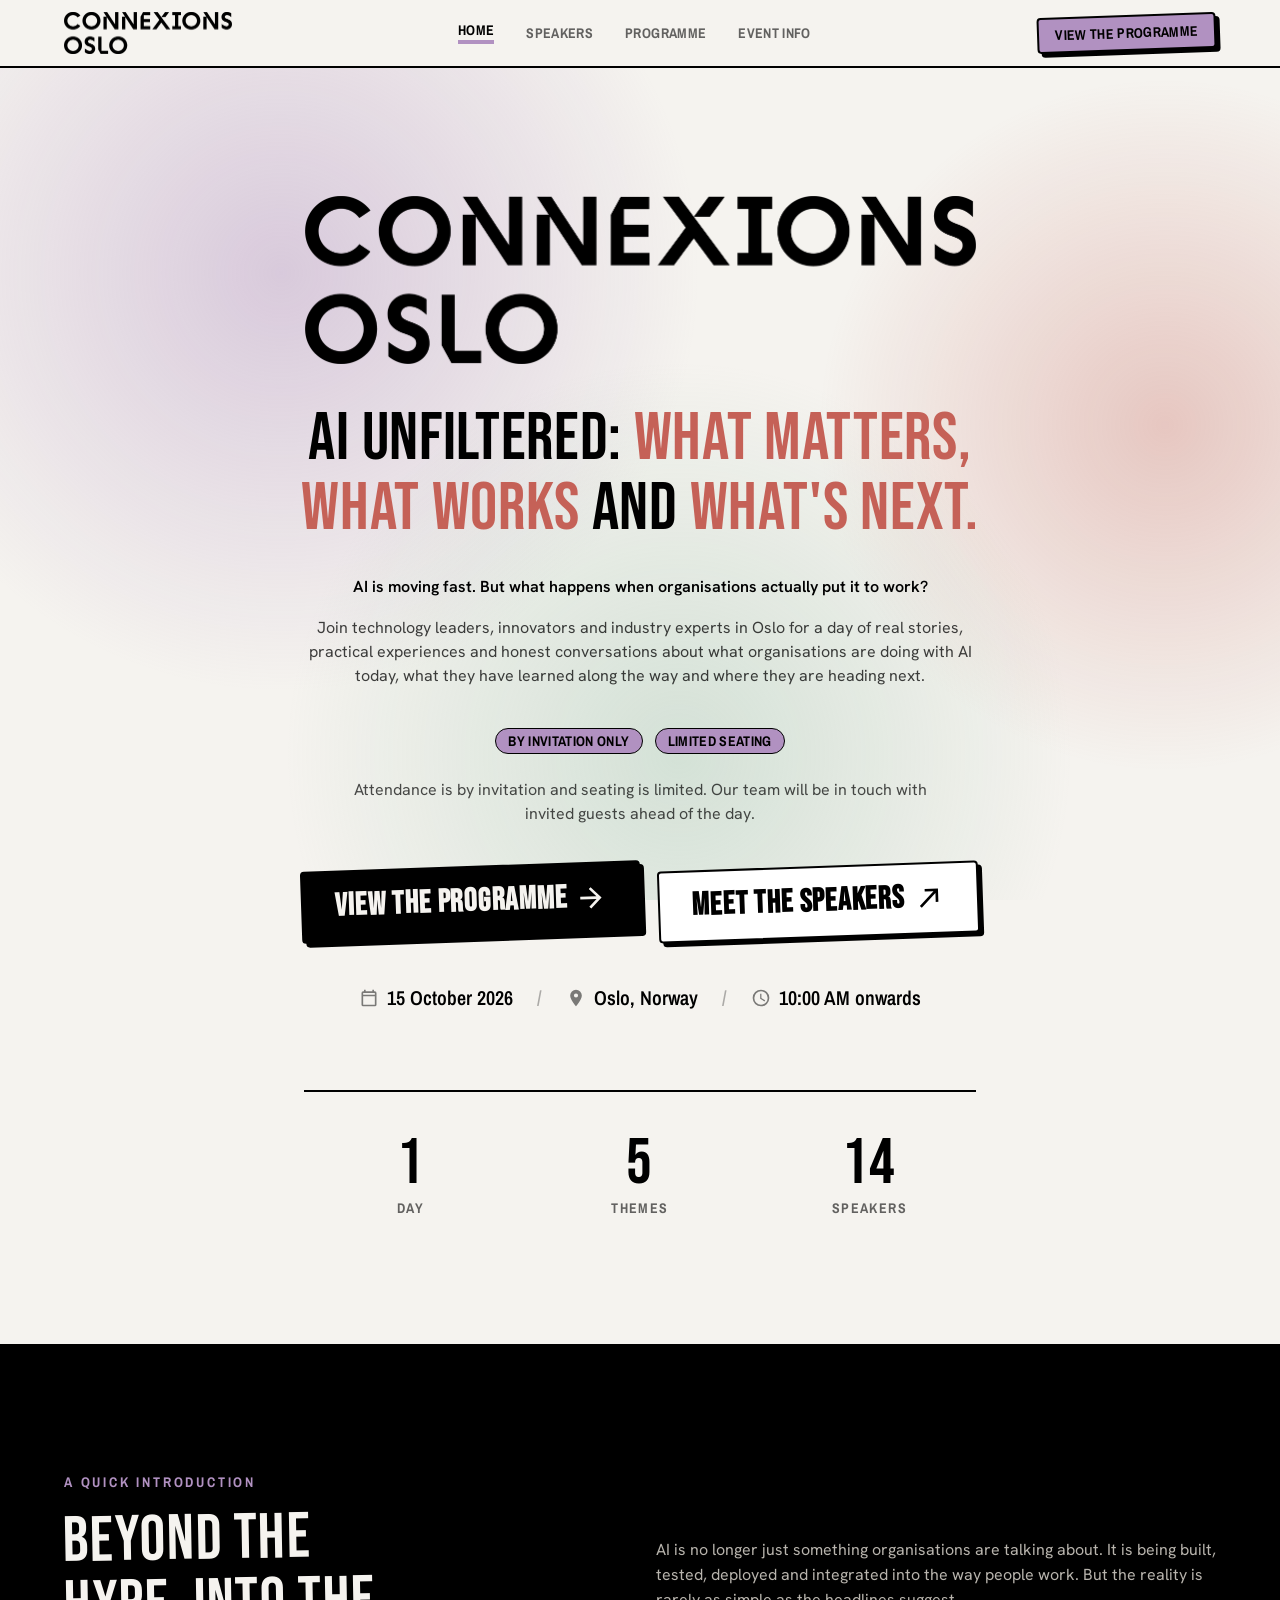
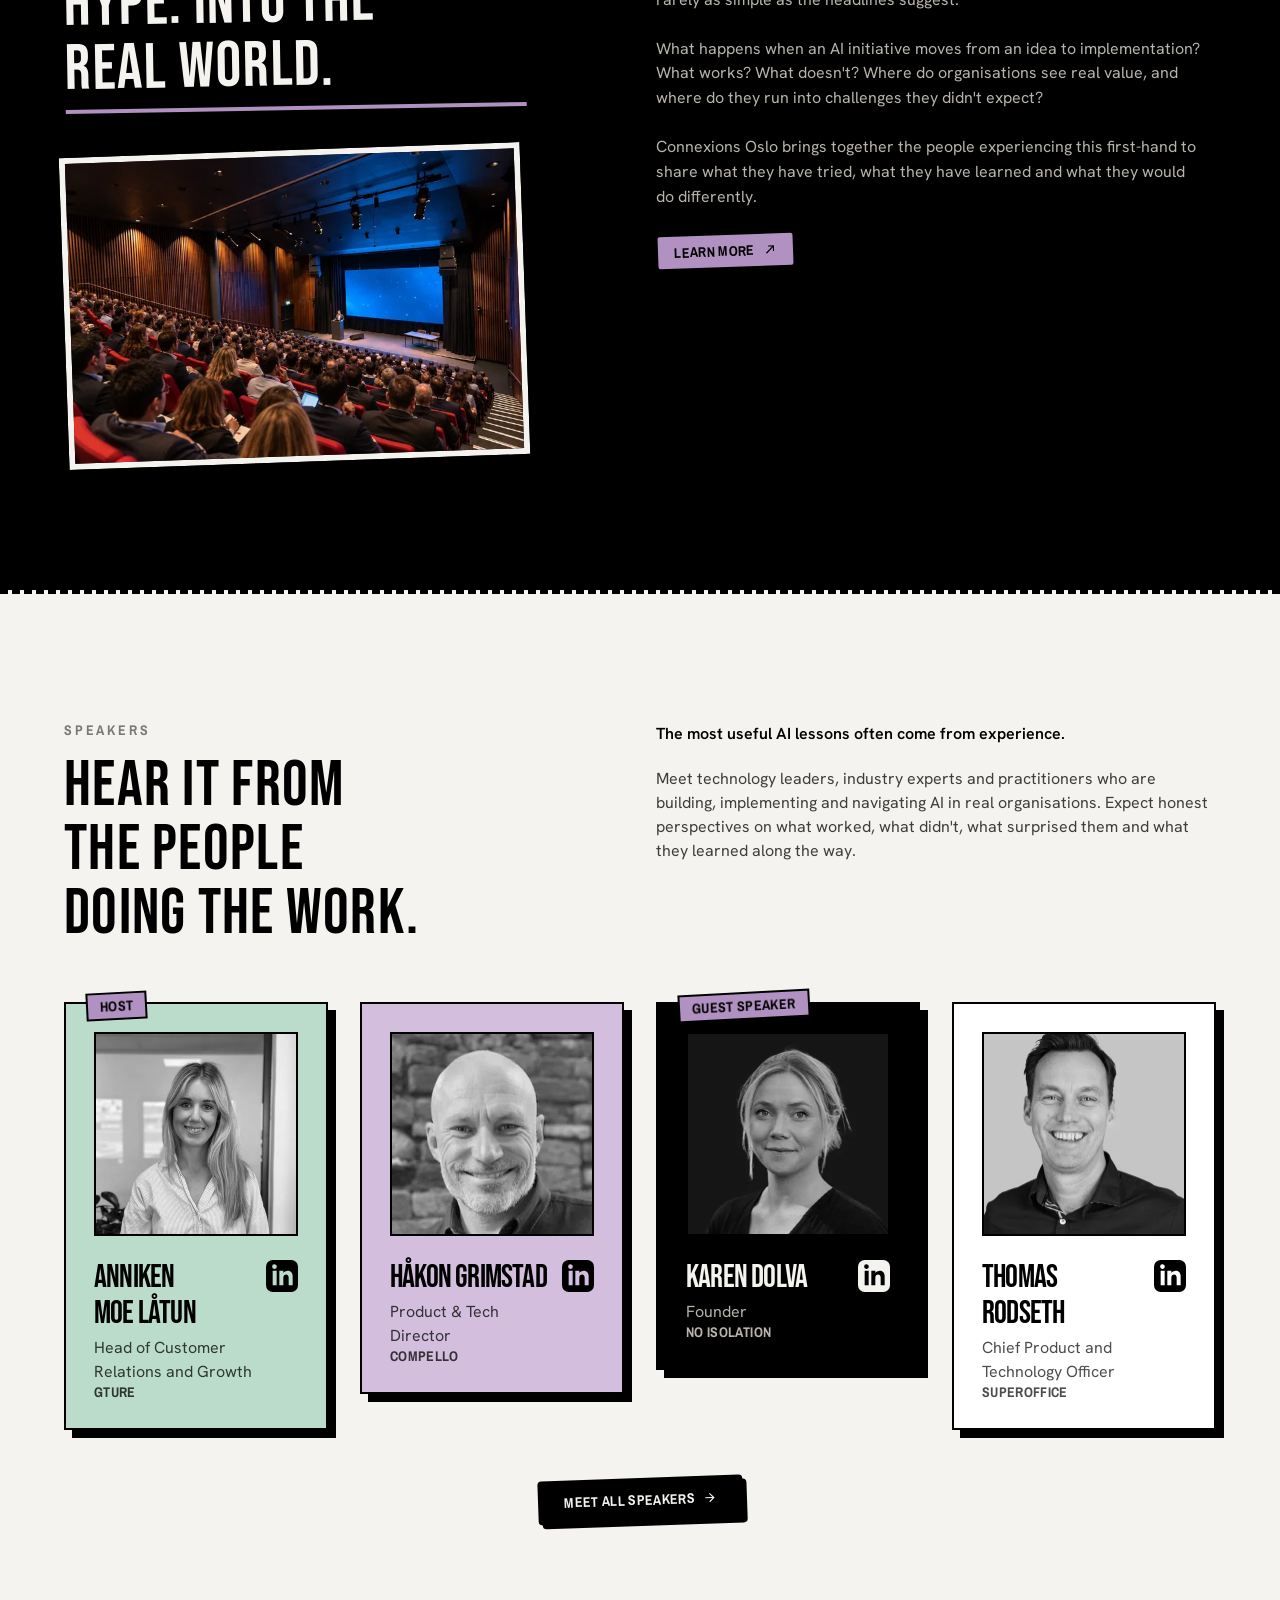
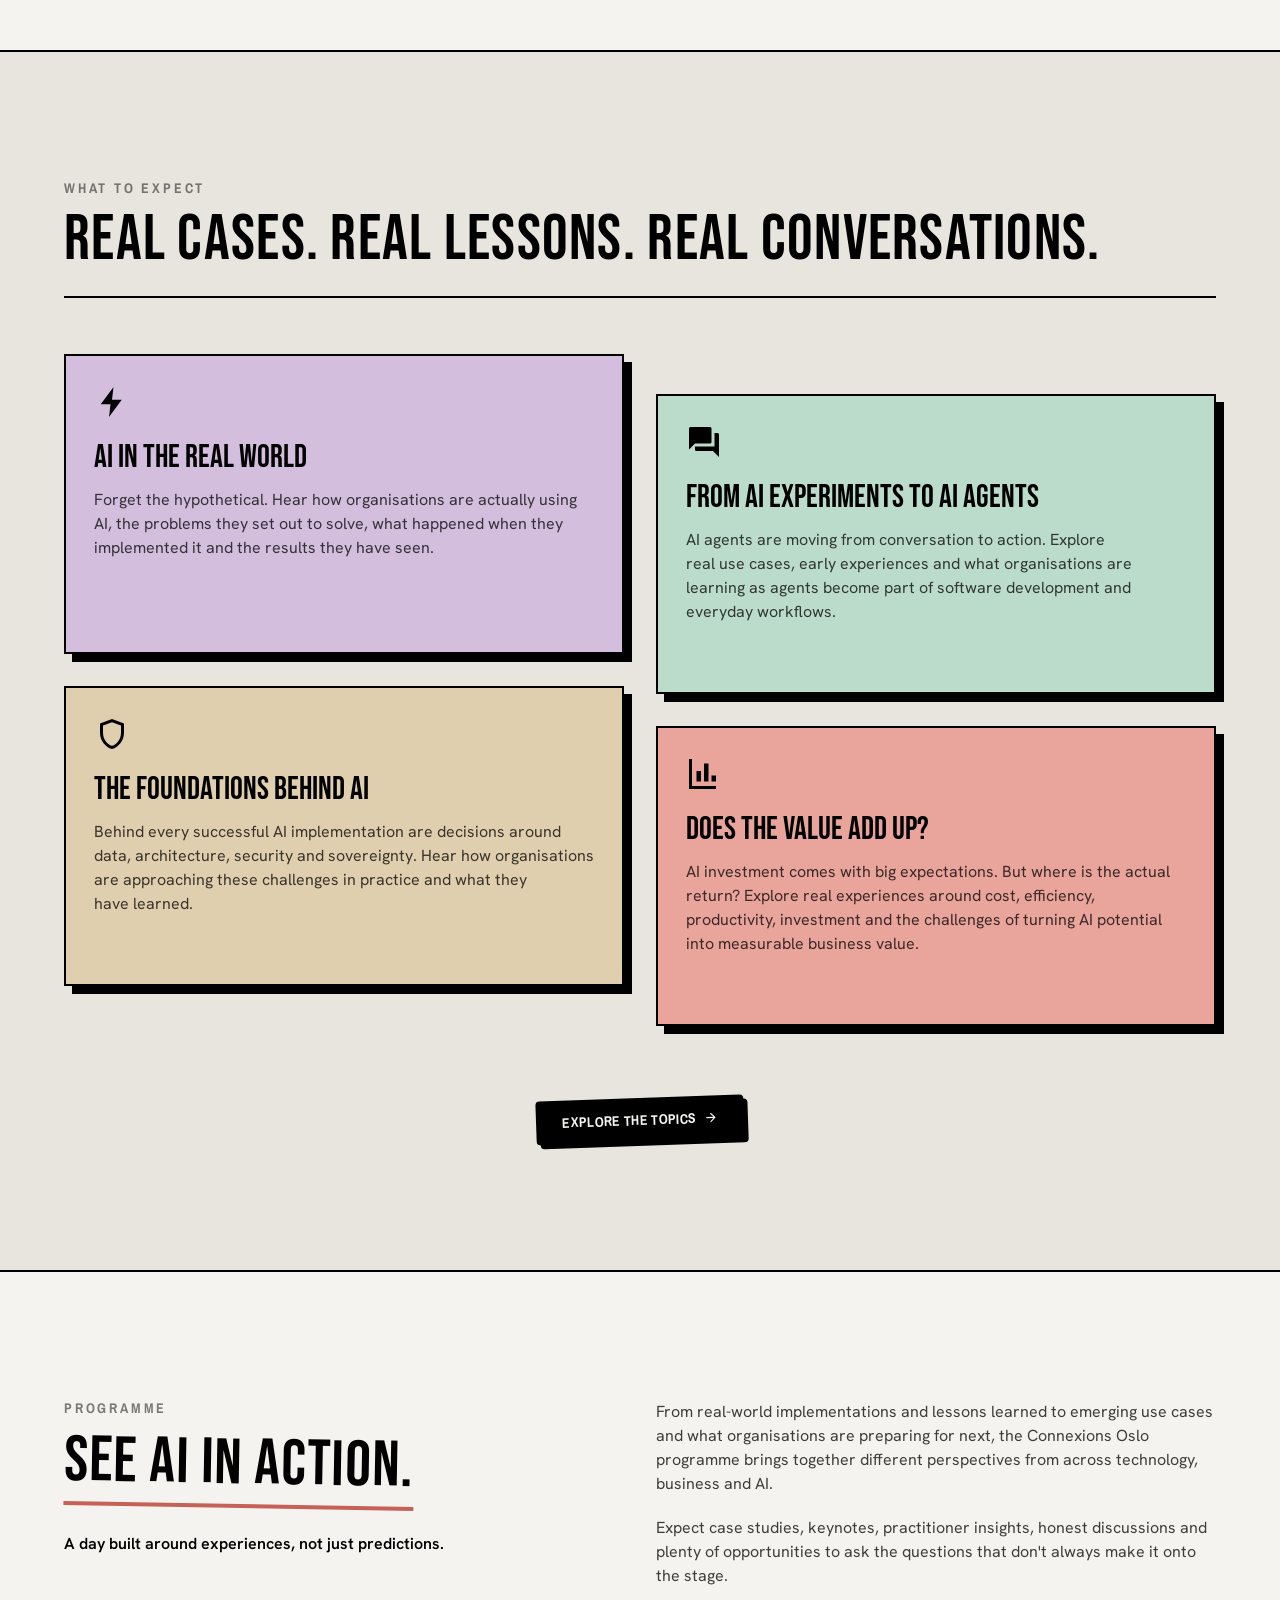
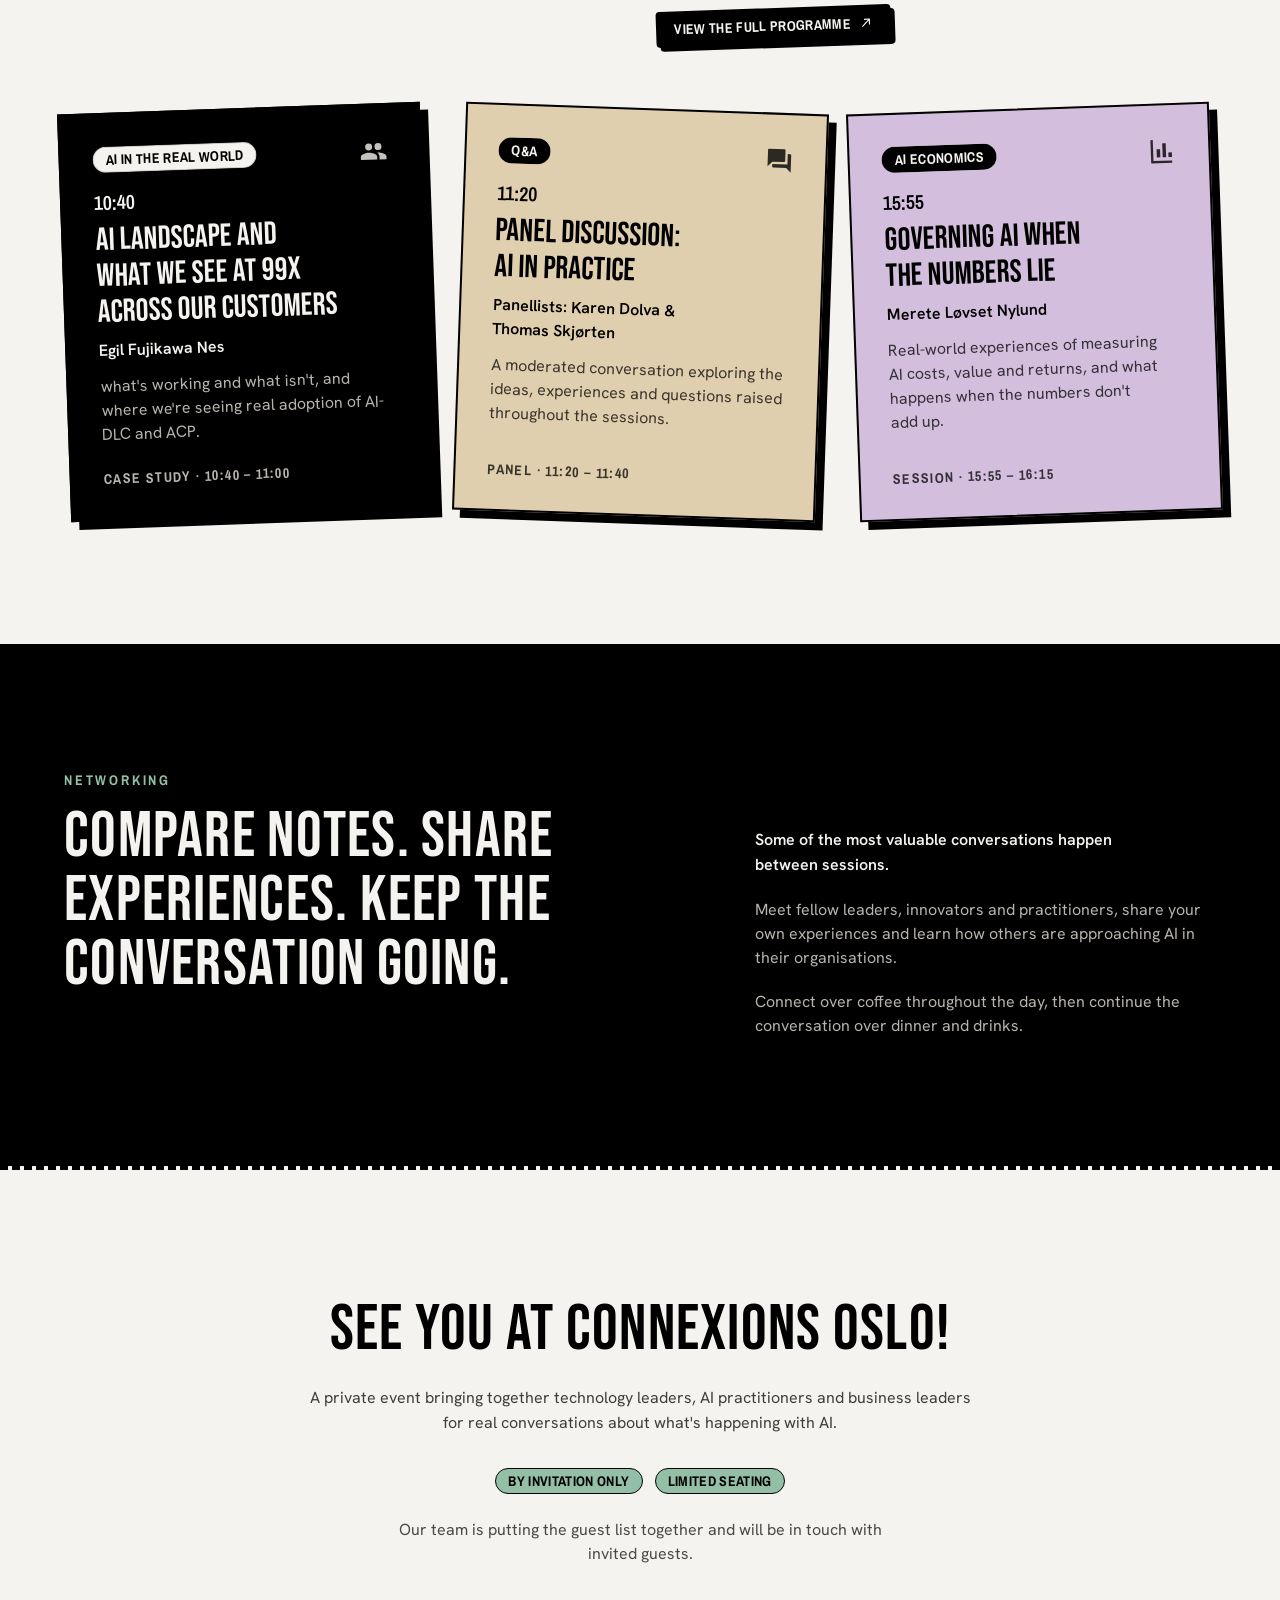
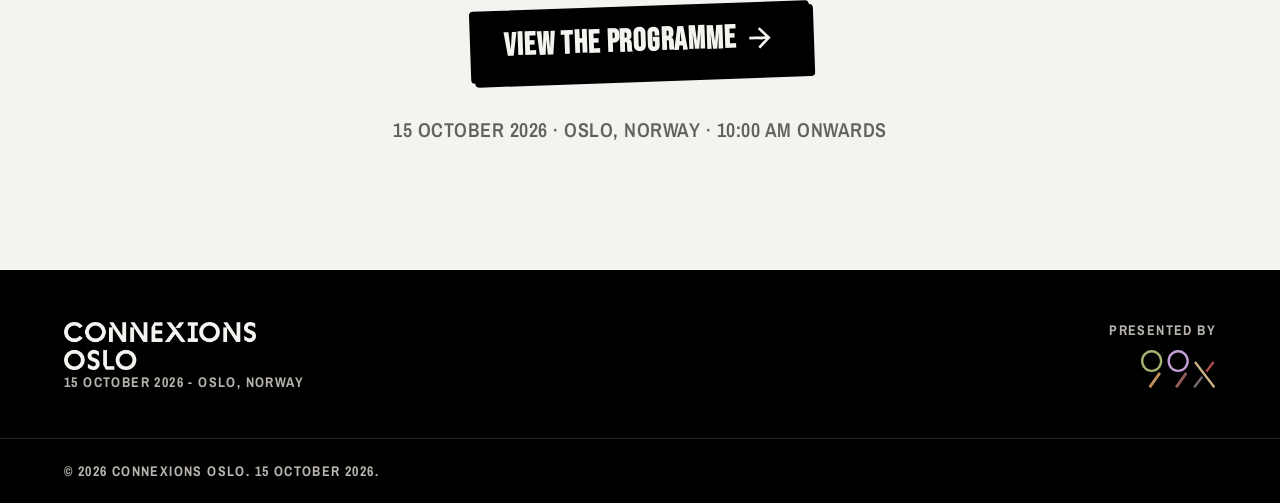
==== commit 29d09019: "Build from 73de920a403265b03f062d1a80a2d4a6055b931b" ====
--- a/index.html
+++ b/index.html
@@ -1,7 +1,7 @@
 <!DOCTYPE html><html lang="en"> <head><meta charset="utf-8"><meta name="viewport" content="width=device-width, initial-scale=1"><link rel="icon" href="/favicon.svg" type="image/svg+xml"><link rel="canonical" href="https://connexions.99x.io/"><title>Connexions Oslo - AI Unfiltered: What matters, what works and what&#39;s next.</title><meta name="description" content="A day of real stories, practical experiences and honest conversations about what organisations are actually doing with AI today, what they have learned and where they are heading next."><meta name="theme-color" content="#f5f3ef"><meta name="generator" content="Astro v7.2.9"><meta property="og:type" content="website"><meta property="og:site_name" content="Connexions Oslo"><meta property="og:title" content="Connexions Oslo - AI Unfiltered: What matters, what works and what's next."><meta property="og:description" content="A day of real stories, practical experiences and honest conversations about what organisations are actually doing with AI today, what they have learned and where they are heading next."><meta property="og:url" content="https://connexions.99x.io/"><meta name="twitter:card" content="summary_large_image"><!--
       Preload only the display face. It paints the largest text on every
       page, so it is on the LCP path; body/UI faces can swap in a frame later.
-    --><link rel="preload" as="font" type="font/woff2" href="/fonts/bebas-neue-latin-400-normal.woff2" crossorigin><script type="application/ld+json">{"@context":"https://schema.org","@type":"Event","name":"Connexions Oslo","description":"A day of real stories, practical experiences and honest conversations about what organisations are actually doing with AI today, what they have learned and where they are heading next.","startDate":"2026-10-15T09:30:00+02:00","endDate":"2026-10-15T22:00:00+02:00","eventAttendanceMode":"https://schema.org/OfflineEventAttendanceMode","eventStatus":"https://schema.org/EventScheduled","location":{"@type":"Place","name":"DEG8","address":{"@type":"PostalAddress","streetAddress":"Dronning Eufemias gate 8","addressLocality":"Oslo","addressCountry":"NO"},"hasMap":["https://maps.app.goo.gl/8G32JEvyfGcvB1rv6","https://maps.apple/p/jyzCqZqptGSS9R"]},"performer":[]}</script><link rel="stylesheet" href="/_astro/Base.tkigmQBo.css"><script type="module" src="/_astro/page.CQWjsXKf.js"></script></head> <body class="flex min-h-screen flex-col"> <a href="#main" class="sr-only focus:not-sr-only focus:absolute focus:top-2 focus:left-2 focus:z-[100] focus:bg-ink focus:px-4 focus:py-2 focus:font-ui focus:text-chalk focus:uppercase">
+    --><link rel="preload" as="font" type="font/woff2" href="/fonts/bebas-neue-latin-400-normal.woff2" crossorigin><script type="application/ld+json">{"@context":"https://schema.org","@type":"Event","name":"Connexions Oslo","description":"A day of real stories, practical experiences and honest conversations about what organisations are actually doing with AI today, what they have learned and where they are heading next.","startDate":"2026-10-15T09:30:00+02:00","endDate":"2026-10-15T22:00:00+02:00","eventAttendanceMode":"https://schema.org/OfflineEventAttendanceMode","eventStatus":"https://schema.org/EventScheduled","location":{"@type":"Place","name":"DEG8","address":{"@type":"PostalAddress","streetAddress":"Dronning Eufemias gate 8","addressLocality":"Oslo","addressCountry":"NO"},"hasMap":["https://maps.app.goo.gl/8G32JEvyfGcvB1rv6","https://maps.apple/p/jyzCqZqptGSS9R"]},"performer":[]}</script><link rel="stylesheet" href="/_astro/Base.1kUIBug9.css"><script type="module" src="/_astro/page.CQWjsXKf.js"></script></head> <body class="flex min-h-screen flex-col"> <a href="#main" class="sr-only focus:not-sr-only focus:absolute focus:top-2 focus:left-2 focus:z-[100] focus:bg-ink focus:px-4 focus:py-2 focus:font-ui focus:text-chalk focus:uppercase">
 Skip to content
 </a> <div class="ambient" aria-hidden="true" data-ambient data-astro-cid-h42vrqjc> <span class="ambient__blob ambient__blob--a" data-astro-cid-h42vrqjc></span> <span class="ambient__blob ambient__blob--b" data-astro-cid-h42vrqjc></span> <span class="ambient__blob ambient__blob--c" data-astro-cid-h42vrqjc></span> </div> <script type="module">var e=document.querySelector(`[data-ambient]`);if(e&&window.matchMedia(`(pointer: fine)`).matches&&!window.matchMedia(`(prefers-reduced-motion: reduce)`).matches){let t=!1,n=0,r=0,i=()=>{t=!1,e.style.setProperty(`--px`,n.toFixed(3)),e.style.setProperty(`--py`,r.toFixed(3))},a=e=>{n=e.clientX/window.innerWidth*2-1,r=e.clientY/window.innerHeight*2-1,t||(t=!0,requestAnimationFrame(i))};window.addEventListener(`pointermove`,a,{passive:!0}),document.addEventListener(`visibilitychange`,()=>{document.hidden?window.removeEventListener(`pointermove`,a):window.addEventListener(`pointermove`,a,{passive:!0})})}</script> <header class="sticky top-0 z-50 border-b-2 border-ink bg-paper" data-astro-cid-nen7h5rs> <div class="shell flex items-center justify-between gap-4 py-3" data-astro-cid-nen7h5rs> <a href="/" class="flex shrink-0 items-center text-ink no-underline" aria-label="Connexions Oslo - home" data-astro-cid-nen7h5rs> <span class="wordmark" style="--wordmark-w: clamp(7.5rem, 22vw, 10.5rem)" data-astro-cid-nen7h5rs></span> </a> <!-- Desktop navigation --> <nav aria-label="Main" class="hidden items-center gap-6 lg:flex xl:gap-8" data-astro-cid-nen7h5rs> <a href="/" aria-current="page" class="font-ui text-label font-bold uppercase tracking-wide no-underline transition-colors text-ink border-b-4 border-lavender pb-0.5" data-astro-cid-nen7h5rs> Home </a><a href="/speakers/" class="font-ui text-label font-bold uppercase tracking-wide no-underline transition-colors text-ink/60 hover:text-ink" data-astro-cid-nen7h5rs> Speakers </a><a href="/agenda/" class="font-ui text-label font-bold uppercase tracking-wide no-underline transition-colors text-ink/60 hover:text-ink" data-astro-cid-nen7h5rs> Programme </a><a href="/event-info/" class="font-ui text-label font-bold uppercase tracking-wide no-underline transition-colors text-ink/60 hover:text-ink" data-astro-cid-nen7h5rs> Event Info </a> </nav> <div class="hidden lg:block" data-astro-cid-nen7h5rs> <a class="inline-flex items-center justify-center gap-2 uppercase font-bold whitespace-nowrap edge drop-1 rounded-[var(--radius-sticker)] no-underline select-none sticker bg-lavender text-ink px-4 py-2 text-label font-ui tracking-wide " href="/agenda/" data-astro-cid-nen7h5rs="true"> View the Programme </a> </div> <!-- Mobile trigger --> <button type="button" id="nav-toggle" class="edge drop-1 bg-paper p-2 text-ink lg:hidden" aria-expanded="false" aria-controls="mobile-nav" aria-label="Open menu" data-astro-cid-nen7h5rs> <svg class="size-6" viewBox="0 0 24 24" fill="currentColor" aria-hidden="true" focusable="false"><path d="M3 6h18v2H3V6Zm0 5h18v2H3v-2Zm0 5h18v2H3v-2Z"></path></svg> </button> </div> <!--
     Mobile panel. Toggled with display:none (not opacity) so its links stay
@@ -28,7 +28,7 @@
         Admission terms are facts, not an action. Rendered as chips (untilted,
         outlined) rather than a sticker, which the tilt + hard shadow made
         look pressable.
-      --> <ul class="mt-10 flex list-none flex-wrap justify-center gap-3 p-0"> <li> <span class="inline-flex items-center rounded-full px-3 py-1 font-ui text-label font-bold uppercase tracking-wide whitespace-nowrap border border-current bg-lavender text-ink"> By Invitation only </span> </li><li> <span class="inline-flex items-center rounded-full px-3 py-1 font-ui text-label font-bold uppercase tracking-wide whitespace-nowrap border border-current bg-lavender text-ink"> Limited seating </span> </li> </ul> <p class="mt-6 max-w-xl font-body text-body-md text-ink/70">Attendance is by invitation and seating is limited. Our team will be in touch with invited guests ahead of the day.</p> <div class="mt-10 flex flex-col items-center gap-4 sm:flex-row sm:justify-center"> <a class="inline-flex items-center justify-center gap-2 uppercase font-bold whitespace-nowrap edge drop-1 rounded-[var(--radius-sticker)] no-underline select-none sticker bg-ink text-chalk px-8 py-4 text-headline-lg font-display tracking-wide " href="/agenda/"> View the Programme <svg class="size-[1em] shrink-0" viewBox="0 0 24 24" fill="currentColor" aria-hidden="true" focusable="false"><path d="M12 4l-1.41 1.41L16.17 11H4v2h12.17l-5.58 5.59L12 20l8-8-8-8Z"></path></svg></a> <a class="inline-flex items-center justify-center gap-2 uppercase font-bold whitespace-nowrap edge drop-1 rounded-[var(--radius-sticker)] no-underline select-none sticker bg-white text-ink px-8 py-4 text-headline-lg font-display tracking-wide " href="/speakers/"> Meet the Speakers <svg class="size-[1em] shrink-0" viewBox="0 0 24 24" fill="currentColor" aria-hidden="true" focusable="false"><path d="M9 5v2h6.59L5 17.59 6.41 19 17 8.41V15h2V5H9Z"></path></svg></a> </div> <!-- Date / place / time strip. --> <ul class="mt-12 flex list-none flex-col items-center gap-3 p-0 font-ui text-accent-ui font-semibold text-ink sm:flex-row sm:gap-6"> <li class="flex items-center gap-2"> <svg class="size-5 text-ink/50" viewBox="0 0 24 24" fill="currentColor" aria-hidden="true" focusable="false"><path d="M19 4h-1V2h-2v2H8V2H6v2H5a2 2 0 0 0-2 2v14a2 2 0 0 0 2 2h14a2 2 0 0 0 2-2V6a2 2 0 0 0-2-2Zm0 16H5V10h14v10ZM5 8V6h14v2H5Z"></path></svg> <time datetime="2026-10-15">15 October 2026</time> </li> <li aria-hidden="true" class="hidden text-ink/30 sm:block">/</li> <li class="flex items-center gap-2"> <svg class="size-5 text-ink/50" viewBox="0 0 24 24" fill="currentColor" aria-hidden="true" focusable="false"><path d="M12 2a7 7 0 0 0-7 7c0 5.25 7 13 7 13s7-7.75 7-13a7 7 0 0 0-7-7Zm0 9.5a2.5 2.5 0 1 1 0-5 2.5 2.5 0 0 1 0 5Z"></path></svg>Oslo, Norway </li> <li aria-hidden="true" class="hidden text-ink/30 sm:block">/</li> <li class="flex items-center gap-2"> <svg class="size-5 text-ink/50" viewBox="0 0 24 24" fill="currentColor" aria-hidden="true" focusable="false"><path d="M12 2a10 10 0 1 0 0 20 10 10 0 0 0 0-20Zm0 18a8 8 0 1 1 0-16 8 8 0 0 1 0 16Zm.5-13H11v6l5.2 3.1.8-1.3-4.5-2.7V7Z"></path></svg>10:00 AM onwards </li> </ul> <dl class="mt-20 grid w-full max-w-2xl grid-cols-3 gap-4 border-t-2 border-ink pt-10"> <div> <dt class="sr-only">Day</dt> <dd> <span class="block font-display text-headline-xl">1</span> <span class="mt-1 block font-ui text-label tracking-widest text-ink/60 uppercase"> Day </span> </dd> </div><div> <dt class="sr-only">Themes</dt> <dd> <span class="block font-display text-headline-xl">5</span> <span class="mt-1 block font-ui text-label tracking-widest text-ink/60 uppercase"> Themes </span> </dd> </div><div> <dt class="sr-only">Speakers</dt> <dd> <span class="block font-display text-headline-xl">12</span> <span class="mt-1 block font-ui text-label tracking-widest text-ink/60 uppercase"> Speakers </span> </dd> </div> </dl> </div> </section>  <section class="bg-ink text-chalk"> <div class="shell section-y grid gap-10 lg:grid-cols-12 lg:gap-8"> <div class="lg:col-span-5 lg:col-start-1"> <p class="font-ui text-label font-bold tracking-[0.2em] text-lavender uppercase"> A quick introduction </p> <h2 class="mt-4 inline-block -rotate-1 border-b-4 border-lavender pb-2 font-display text-headline-xl text-balance"> Beyond the hype. Into the real world. </h2> <!--
+      --> <ul class="mt-10 flex list-none flex-wrap justify-center gap-3 p-0"> <li> <span class="inline-flex items-center rounded-full px-3 py-1 font-ui text-label font-bold uppercase tracking-wide whitespace-nowrap border border-current bg-lavender text-ink"> By Invitation only </span> </li><li> <span class="inline-flex items-center rounded-full px-3 py-1 font-ui text-label font-bold uppercase tracking-wide whitespace-nowrap border border-current bg-lavender text-ink"> Limited seating </span> </li> </ul> <p class="mt-6 max-w-xl font-body text-body-md text-ink/70">Attendance is by invitation and seating is limited. Our team will be in touch with invited guests ahead of the day.</p> <div class="mt-10 flex flex-col items-center gap-4 sm:flex-row sm:justify-center"> <a class="inline-flex items-center justify-center gap-2 uppercase font-bold whitespace-nowrap edge drop-1 rounded-[var(--radius-sticker)] no-underline select-none sticker bg-ink text-chalk px-8 py-4 text-headline-lg font-display tracking-wide " href="/agenda/"> View the Programme <svg class="size-[1em] shrink-0" viewBox="0 0 24 24" fill="currentColor" aria-hidden="true" focusable="false"><path d="M12 4l-1.41 1.41L16.17 11H4v2h12.17l-5.58 5.59L12 20l8-8-8-8Z"></path></svg></a> <a class="inline-flex items-center justify-center gap-2 uppercase font-bold whitespace-nowrap edge drop-1 rounded-[var(--radius-sticker)] no-underline select-none sticker bg-white text-ink px-8 py-4 text-headline-lg font-display tracking-wide " href="/speakers/"> Meet the Speakers <svg class="size-[1em] shrink-0" viewBox="0 0 24 24" fill="currentColor" aria-hidden="true" focusable="false"><path d="M9 5v2h6.59L5 17.59 6.41 19 17 8.41V15h2V5H9Z"></path></svg></a> </div> <!-- Date / place / time strip. --> <ul class="mt-12 flex list-none flex-col items-center gap-3 p-0 font-ui text-accent-ui font-semibold text-ink sm:flex-row sm:gap-6"> <li class="flex items-center gap-2"> <svg class="size-5 text-ink/50" viewBox="0 0 24 24" fill="currentColor" aria-hidden="true" focusable="false"><path d="M19 4h-1V2h-2v2H8V2H6v2H5a2 2 0 0 0-2 2v14a2 2 0 0 0 2 2h14a2 2 0 0 0 2-2V6a2 2 0 0 0-2-2Zm0 16H5V10h14v10ZM5 8V6h14v2H5Z"></path></svg> <time datetime="2026-10-15">15 October 2026</time> </li> <li aria-hidden="true" class="hidden text-ink/30 sm:block">/</li> <li class="flex items-center gap-2"> <svg class="size-5 text-ink/50" viewBox="0 0 24 24" fill="currentColor" aria-hidden="true" focusable="false"><path d="M12 2a7 7 0 0 0-7 7c0 5.25 7 13 7 13s7-7.75 7-13a7 7 0 0 0-7-7Zm0 9.5a2.5 2.5 0 1 1 0-5 2.5 2.5 0 0 1 0 5Z"></path></svg>Oslo, Norway </li> <li aria-hidden="true" class="hidden text-ink/30 sm:block">/</li> <li class="flex items-center gap-2"> <svg class="size-5 text-ink/50" viewBox="0 0 24 24" fill="currentColor" aria-hidden="true" focusable="false"><path d="M12 2a10 10 0 1 0 0 20 10 10 0 0 0 0-20Zm0 18a8 8 0 1 1 0-16 8 8 0 0 1 0 16Zm.5-13H11v6l5.2 3.1.8-1.3-4.5-2.7V7Z"></path></svg>10:00 AM onwards </li> </ul> <dl class="mt-20 grid w-full max-w-2xl grid-cols-3 gap-4 border-t-2 border-ink pt-10"> <div> <dt class="sr-only">Day</dt> <dd> <span class="block font-display text-headline-xl">1</span> <span class="mt-1 block font-ui text-label tracking-widest text-ink/60 uppercase"> Day </span> </dd> </div><div> <dt class="sr-only">Themes</dt> <dd> <span class="block font-display text-headline-xl">5</span> <span class="mt-1 block font-ui text-label tracking-widest text-ink/60 uppercase"> Themes </span> </dd> </div><div> <dt class="sr-only">Speakers</dt> <dd> <span class="block font-display text-headline-xl">14</span> <span class="mt-1 block font-ui text-label tracking-widest text-ink/60 uppercase"> Speakers </span> </dd> </div> </dl> </div> </section>  <section class="bg-ink text-chalk"> <div class="shell section-y grid gap-10 lg:grid-cols-12 lg:gap-8"> <div class="lg:col-span-5 lg:col-start-1"> <p class="font-ui text-label font-bold tracking-[0.2em] text-lavender uppercase"> A quick introduction </p> <h2 class="mt-4 inline-block -rotate-1 border-b-4 border-lavender pb-2 font-display text-headline-xl text-balance"> Beyond the hype. Into the real world. </h2> <!--
           Photo sits under the heading on the left, tilted the same way the
           comp shows. `rotate` is a separate property from `translate`, so
           the hover lift composes instead of clobbering the tilt.
--- a/_astro/Base.1kUIBug9.css
+++ b/_astro/Base.1kUIBug9.css
@@ -0,0 +1 @@
+.ambient[data-astro-cid-h42vrqjc]{z-index:0;pointer-events:none;contain:layout paint style;position:fixed;inset:0;overflow:hidden}.ambient__blob[data-astro-cid-h42vrqjc]{translate:calc(var(--px,0) * var(--depth)) calc(var(--py,0) * var(--depth));will-change:translate, transform;transition:translate .9s cubic-bezier(.22,.61,.36,1);position:absolute}.ambient__blob--a[data-astro-cid-h42vrqjc]{--depth:26px;background:radial-gradient(circle at center, color-mix(in srgb, var(--color-lavender) 42%, transparent) 0%, transparent 68%);width:68vw;height:68vw;animation:26s ease-in-out infinite alternate ambient-drift-a;top:-18vh;left:-12vw}.ambient__blob--b[data-astro-cid-h42vrqjc]{--depth:-40px;background:radial-gradient(circle at center, color-mix(in srgb, var(--color-salmon) 30%, transparent) 0%, transparent 66%);width:58vw;height:58vw;animation:21s ease-in-out infinite alternate ambient-drift-b;top:6vh;right:-20vw}.ambient__blob--c[data-astro-cid-h42vrqjc]{--depth:18px;background:radial-gradient(circle at center, color-mix(in srgb, var(--color-sage) 34%, transparent) 0%, transparent 70%);width:62vw;height:62vw;animation:31s ease-in-out infinite alternate ambient-drift-c;bottom:-28vh;left:22vw}@keyframes ambient-drift-a{to{transform:translate(4%,3%)scale(1.1)}}@keyframes ambient-drift-b{to{transform:translate(-5%,4%)scale(1.14)}}@keyframes ambient-drift-c{to{transform:translate(3%,-5%)scale(1.08)}}@media (width<=640px){.ambient[data-astro-cid-h42vrqjc]{opacity:.65}.ambient__blob[data-astro-cid-h42vrqjc]{will-change:auto;animation:none}}@media (prefers-reduced-motion:reduce){.ambient__blob[data-astro-cid-h42vrqjc]{will-change:auto;transition:none;animation:none;translate:none}}@layer astro.images{:where([data-astro-image]){height:auto}:where([data-astro-image=full-width]){width:100%}:where([data-astro-image=constrained]){max-width:100%}[data-astro-image-fit=fill]{object-fit:fill}[data-astro-image-fit=contain]{object-fit:contain}[data-astro-image-fit=cover]{object-fit:cover}[data-astro-image-fit=scale-down]{object-fit:scale-down}[data-astro-image-pos=top]{object-position:top}[data-astro-image-pos=bottom]{object-position:bottom}[data-astro-image-pos=left]{object-position:left}[data-astro-image-pos=right]{object-position:right}[data-astro-image-pos=center]{object-position:center}[data-astro-image-pos=top-bottom]{object-position:top bottom}[data-astro-image-pos=top-left]{object-position:top left}[data-astro-image-pos=top-right]{object-position:top right}[data-astro-image-pos=top-center]{object-position:top center}[data-astro-image-pos=bottom-top]{object-position:bottom top}[data-astro-image-pos=bottom-left]{object-position:bottom left}[data-astro-image-pos=bottom-right]{object-position:bottom right}[data-astro-image-pos=bottom-center]{object-position:bottom center}[data-astro-image-pos=left-top]{object-position:left top}[data-astro-image-pos=left-bottom]{object-position:left bottom}[data-astro-image-pos=left-right]{object-position:left right}[data-astro-image-pos=left-center]{object-position:left center}[data-astro-image-pos=right-top]{object-position:right top}[data-astro-image-pos=right-bottom]{object-position:right bottom}[data-astro-image-pos=right-left]{object-position:right left}[data-astro-image-pos=right-center]{object-position:right center}[data-astro-image-pos=center-top]{object-position:center top}[data-astro-image-pos=center-bottom]{object-position:center bottom}[data-astro-image-pos=center-left]{object-position:center left}[data-astro-image-pos=center-right]{object-position:center right}}#mobile-nav[data-astro-cid-nen7h5rs]{display:none}#mobile-nav[data-astro-cid-nen7h5rs].is-open{display:flex}@media (width>=1024px){#mobile-nav[data-astro-cid-nen7h5rs],#mobile-nav[data-astro-cid-nen7h5rs].is-open{display:none}}@layer properties{@supports (((-webkit-hyphens:none)) and (not (margin-trim:inline))) or ((-moz-orient:inline) and (not (color:rgb(from red r g b)))){*,:before,:after,::backdrop{--tw-translate-x:0;--tw-translate-y:0;--tw-translate-z:0;--tw-rotate-x:initial;--tw-rotate-y:initial;--tw-rotate-z:initial;--tw-skew-x:initial;--tw-skew-y:initial;--tw-border-style:solid;--tw-font-weight:initial;--tw-tracking:initial;--tw-ordinal:initial;--tw-slashed-zero:initial;--tw-numeric-figure:initial;--tw-numeric-spacing:initial;--tw-numeric-fraction:initial;--tw-shadow:0 0 #0000;--tw-shadow-color:initial;--tw-shadow-alpha:100%;--tw-inset-shadow:0 0 #0000;--tw-inset-shadow-color:initial;--tw-inset-shadow-alpha:100%;--tw-ring-color:initial;--tw-ring-shadow:0 0 #0000;--tw-inset-ring-color:initial;--tw-inset-ring-shadow:0 0 #0000;--tw-ring-inset:initial;--tw-ring-offset-width:0px;--tw-ring-offset-color:#fff;--tw-ring-offset-shadow:0 0 #0000;--tw-outline-style:solid;--tw-blur:initial;--tw-brightness:initial;--tw-contrast:initial;--tw-grayscale:initial;--tw-hue-rotate:initial;--tw-invert:initial;--tw-opacity:initial;--tw-saturate:initial;--tw-sepia:initial;--tw-drop-shadow:initial;--tw-drop-shadow-color:initial;--tw-drop-shadow-alpha:100%;--tw-drop-shadow-size:initial;--tw-duration:initial;--tw-ease:initial;--tw-scale-x:1;--tw-scale-y:1;--tw-scale-z:1}}}@layer theme{:root,:host{--font-sans:-apple-system, BlinkMacSystemFont, "Segoe UI", Roboto, "Helvetica Neue", "Noto Sans", Arial, sans-serif, "Apple Color Emoji", "Segoe UI Emoji", "Segoe UI Symbol", "Noto Color Emoji";--font-mono:ui-monospace, SFMono-Regular, Menlo, Monaco, Consolas, "Liberation Mono", "Courier New", monospace;--color-white:#fff;--spacing:.25rem;--container-md:28rem;--container-xl:36rem;--container-2xl:42rem;--container-3xl:48rem;--container-4xl:56rem;--font-weight-semibold:600;--font-weight-bold:700;--tracking-tight:-.025em;--tracking-wide:.025em;--tracking-widest:.1em;--ease-in-out:cubic-bezier(.4, 0, .2, 1);--default-transition-duration:.15s;--default-transition-timing-function:cubic-bezier(.4, 0, .2, 1);--default-font-family:var(--font-sans);--default-mono-font-family:var(--font-mono);--color-ink:#000;--color-paper:#f5f3ef;--color-paper-dim:#e8e5df;--color-salmon:#c56157;--color-salmon-soft:#e9a49c;--color-sage:#93bfa7;--color-sage-soft:#bcdccb;--color-lavender:#b191c1;--color-lavender-soft:#d3bfdd;--color-tan:#c8ad7f;--color-tan-soft:#e0cfae;--color-chalk:#f5f3ef;--color-chalk-dim:#b8b4ad;--font-display:"Bebas Neue", "Haettenschweiler", "Impact", sans-serif;--font-body:"Hanken Grotesk", ui-sans-serif, system-ui, sans-serif;--font-ui:"Archivo Narrow", "Arial Narrow", ui-sans-serif, sans-serif;--text-display-lg:clamp(3.25rem, 11vw, 7.5rem);--text-display-lg--line-height:.92;--text-display-lg--letter-spacing:.02em;--text-display-md:clamp(2.25rem, 5.5vw, 4.25rem);--text-display-md--line-height:1.02;--text-display-md--letter-spacing:.01em;--text-headline-xl:clamp(2.25rem, 6vw, 4rem);--text-headline-xl--line-height:1;--text-headline-xl--letter-spacing:.02em;--text-headline-lg:clamp(1.5rem, 3.2vw, 2rem);--text-headline-lg--line-height:1.125;--text-body-lg:clamp(1rem, 1.2vw, 1.125rem);--text-body-lg--line-height:1.55;--text-body-md:1rem;--text-body-md--line-height:1.5;--text-label:.875rem;--text-label--line-height:1.15;--text-label--font-weight:700;--text-accent-ui:clamp(1rem, 1.6vw, 1.25rem);--text-accent-ui--line-height:1.2;--text-accent-ui--font-weight:600;--container-max:1280px;--radius-sticker:.25rem}}@layer base{*,:after,:before,::backdrop{box-sizing:border-box;border:0 solid;margin:0;padding:0}::file-selector-button{box-sizing:border-box;border:0 solid;margin:0;padding:0}html,:host{-webkit-text-size-adjust:100%;tab-size:4;line-height:1.5;font-family:var(--default-font-family,-apple-system, BlinkMacSystemFont, "Segoe UI", Roboto, "Helvetica Neue", "Noto Sans", Arial, sans-serif, "Apple Color Emoji", "Segoe UI Emoji", "Segoe UI Symbol", "Noto Color Emoji");font-feature-settings:var(--default-font-feature-settings,normal);font-variation-settings:var(--default-font-variation-settings,normal);-webkit-tap-highlight-color:transparent}hr{height:0;color:inherit;border-top-width:1px}abbr:where([title]){text-decoration:underline dotted}h1,h2,h3,h4,h5,h6{font-size:inherit;font-weight:inherit}a{color:inherit;-webkit-text-decoration:inherit;-webkit-text-decoration:inherit;-webkit-text-decoration:inherit;text-decoration:inherit}b,strong{font-weight:bolder}code,kbd,samp,pre{font-family:var(--default-mono-font-family,ui-monospace, SFMono-Regular, Menlo, Monaco, Consolas, "Liberation Mono", "Courier New", monospace);font-feature-settings:var(--default-mono-font-feature-settings,normal);font-variation-settings:var(--default-mono-font-variation-settings,normal);font-size:1em}small{font-size:80%}sub,sup{vertical-align:baseline;font-size:75%;line-height:0;position:relative}sub{bottom:-.25em}sup{top:-.5em}table{text-indent:0;border-color:inherit;border-collapse:collapse}:-moz-focusring:where(:not(iframe)){outline:auto}progress{vertical-align:baseline}summary{display:list-item}ol,ul,menu{list-style:none}img,svg,video,canvas,audio,iframe,embed,object{vertical-align:middle;display:block}img,video{max-width:100%;height:auto}button,input,select,optgroup,textarea{font:inherit;font-feature-settings:inherit;font-variation-settings:inherit;letter-spacing:inherit;color:inherit;opacity:1;background-color:#0000;border-radius:0}::file-selector-button{font:inherit;font-feature-settings:inherit;font-variation-settings:inherit;letter-spacing:inherit;color:inherit;opacity:1;background-color:#0000;border-radius:0}:where(select:is([multiple],[size])) optgroup{font-weight:bolder}:where(select:is([multiple],[size])) optgroup option{padding-inline-start:20px}::file-selector-button{margin-inline-end:4px}::placeholder{opacity:1}@supports (not ((-webkit-appearance:-apple-pay-button))) or (contain-intrinsic-size:1px){::placeholder{color:currentColor}@supports (color:color-mix(in lab, red, red)){::placeholder{color:color-mix(in oklab, currentcolor 50%, transparent)}}}textarea{resize:vertical}::-webkit-search-decoration{-webkit-appearance:none}::-webkit-date-and-time-value{min-height:1lh;text-align:inherit}::-webkit-datetime-edit{display:inline-flex}::-webkit-datetime-edit-fields-wrapper{padding:0}::-webkit-datetime-edit{padding-block:0}::-webkit-datetime-edit-year-field{padding-block:0}::-webkit-datetime-edit-month-field{padding-block:0}::-webkit-datetime-edit-day-field{padding-block:0}::-webkit-datetime-edit-hour-field{padding-block:0}::-webkit-datetime-edit-minute-field{padding-block:0}::-webkit-datetime-edit-second-field{padding-block:0}::-webkit-datetime-edit-millisecond-field{padding-block:0}::-webkit-datetime-edit-meridiem-field{padding-block:0}::-webkit-calendar-picker-indicator{line-height:1}:-moz-ui-invalid{box-shadow:none}button,input:where([type=button],[type=reset],[type=submit]){appearance:button}::file-selector-button{appearance:button}::-webkit-inner-spin-button{height:auto}::-webkit-outer-spin-button{height:auto}[hidden]:where(:not([hidden=until-found])){display:none!important}html{scroll-behavior:smooth;-webkit-text-size-adjust:100%;scroll-padding-top:6rem;overflow-x:clip}body{font-family:var(--font-body);background-color:var(--color-paper);color:var(--color-ink);-webkit-font-smoothing:antialiased;text-rendering:optimizelegibility}h1,h2,h3,h4{font-family:var(--font-display);text-transform:uppercase;text-wrap:balance}p{text-wrap:pretty}:focus-visible{outline:3px solid var(--color-ink);outline-offset:3px}::selection{background:var(--color-lavender);color:var(--color-ink)}}@layer components;@layer utilities{.collapse{visibility:collapse}.sr-only{clip-path:inset(50%);white-space:nowrap;border-width:0;width:1px;height:1px;margin:-1px;padding:0;position:absolute;overflow:hidden}.absolute{position:absolute}.fixed{position:fixed}.relative{position:relative}.static{position:static}.sticky{position:sticky}.inset-0{inset:0}.-top-3{top:calc(var(--spacing) * -3)}.top-0{top:0}.top-1\.5{top:calc(var(--spacing) * 1.5)}.top-\[var\(--nav-h\,61px\)\]{top:var(--nav-h,61px)}.left-0{left:0}.left-5{left:calc(var(--spacing) * 5)}.z-10{z-index:10}.z-40{z-index:40}.z-50{z-index:50}.container{width:100%}@media (width>=40rem){.container{max-width:40rem}}@media (width>=48rem){.container{max-width:48rem}}@media (width>=64rem){.container{max-width:64rem}}@media (width>=80rem){.container{max-width:80rem}}@media (width>=96rem){.container{max-width:96rem}}.m-0{margin:0}.shell{width:100%;max-width:var(--container-max);margin-inline:auto;padding-inline:1rem}@media (width>=40rem){.shell{padding-inline:2rem}}@media (width>=64rem){.shell{padding-inline:4rem}}.mt-1{margin-top:var(--spacing)}.mt-2{margin-top:calc(var(--spacing) * 2)}.mt-3{margin-top:calc(var(--spacing) * 3)}.mt-4{margin-top:calc(var(--spacing) * 4)}.mt-5{margin-top:calc(var(--spacing) * 5)}.mt-6{margin-top:calc(var(--spacing) * 6)}.mt-8{margin-top:calc(var(--spacing) * 8)}.mt-10{margin-top:calc(var(--spacing) * 10)}.mt-12{margin-top:calc(var(--spacing) * 12)}.mt-14{margin-top:calc(var(--spacing) * 14)}.mt-16{margin-top:calc(var(--spacing) * 16)}.mt-20{margin-top:calc(var(--spacing) * 20)}.mt-24{margin-top:calc(var(--spacing) * 24)}.mt-auto{margin-top:auto}.mr-0{margin-right:0}.mb-0{margin-bottom:0}.mb-2{margin-bottom:calc(var(--spacing) * 2)}.mb-3{margin-bottom:calc(var(--spacing) * 3)}.mb-4{margin-bottom:calc(var(--spacing) * 4)}.mb-6{margin-bottom:calc(var(--spacing) * 6)}.mb-8{margin-bottom:calc(var(--spacing) * 8)}.mb-12{margin-bottom:calc(var(--spacing) * 12)}.mb-14{margin-bottom:calc(var(--spacing) * 14)}.mb-16{margin-bottom:calc(var(--spacing) * 16)}.ml-0{margin-left:0}.wordmark{width:var(--wordmark-w,min(30rem, 80vw));aspect-ratio:2686/673;background-color:currentColor;display:block;-webkit-mask:url(../brand/connexions-wordmark-v2.png) 50%/contain no-repeat;mask:url(../brand/connexions-wordmark-v2.png) 50%/contain no-repeat}.block{display:block}.contents{display:contents}.flex{display:flex}.grid{display:grid}.hidden{display:none}.inline{display:inline}.inline-block{display:inline-block}.inline-flex{display:inline-flex}.aspect-square{aspect-ratio:1}.size-2\.5{width:calc(var(--spacing) * 2.5);height:calc(var(--spacing) * 2.5)}.size-5{width:calc(var(--spacing) * 5);height:calc(var(--spacing) * 5)}.size-6{width:calc(var(--spacing) * 6);height:calc(var(--spacing) * 6)}.size-7{width:calc(var(--spacing) * 7);height:calc(var(--spacing) * 7)}.size-8{width:calc(var(--spacing) * 8);height:calc(var(--spacing) * 8)}.size-9{width:calc(var(--spacing) * 9);height:calc(var(--spacing) * 9)}.size-\[1em\]{width:1em;height:1em}.size-full{width:100%;height:100%}.h-full{height:100%}.min-h-56{min-height:calc(var(--spacing) * 56)}.min-h-\[20rem\]{min-height:20rem}.min-h-screen{min-height:100vh}.w-full{width:100%}.max-w-2xl{max-width:var(--container-2xl)}.max-w-3xl{max-width:var(--container-3xl)}.max-w-4xl{max-width:var(--container-4xl)}.max-w-\[60ch\]{max-width:60ch}.max-w-\[68ch\]{max-width:68ch}.max-w-md{max-width:var(--container-md)}.max-w-xl{max-width:var(--container-xl)}.min-w-0{min-width:0}.flex-1{flex:1}.shrink-0{flex-shrink:0}.grow{flex-grow:1}.-translate-x-1\/2{--tw-translate-x:calc(calc(1 / 2 * 100%) * -1);translate:var(--tw-translate-x) var(--tw-translate-y)}.-rotate-1{rotate:-1deg}.-rotate-2{rotate:-2deg}.-rotate-3{rotate:-3deg}.-rotate-6{rotate:-6deg}.rotate-1{rotate:1deg}.sticker{transition:transform .15s,box-shadow .15s}@media (width>=40rem){.sticker{transform:rotate(-2deg)}}.sticker:hover,.sticker:focus-visible{box-shadow:2px 2px 0 0 var(--color-ink);transform:rotate(0)translate(2px,2px)}.sticker-alt{transition:transform .15s,box-shadow .15s}@media (width>=40rem){.sticker-alt{transform:rotate(2deg)}}.sticker-alt:hover,.sticker-alt:focus-visible{box-shadow:2px 2px 0 0 var(--color-ink);transform:rotate(0)translate(2px,2px)}.transform{transform:var(--tw-rotate-x,) var(--tw-rotate-y,) var(--tw-rotate-z,) var(--tw-skew-x,) var(--tw-skew-y,)}.resize{resize:both}.list-none{list-style-type:none}.grid-cols-3{grid-template-columns:repeat(3,minmax(0,1fr))}.flex-col{flex-direction:column}.flex-wrap{flex-wrap:wrap}.items-center{align-items:center}.items-start{align-items:flex-start}.justify-between{justify-content:space-between}.justify-center{justify-content:center}.gap-2{gap:calc(var(--spacing) * 2)}.gap-3{gap:calc(var(--spacing) * 3)}.gap-4{gap:calc(var(--spacing) * 4)}.gap-5{gap:calc(var(--spacing) * 5)}.gap-6{gap:calc(var(--spacing) * 6)}.gap-8{gap:calc(var(--spacing) * 8)}.gap-10{gap:calc(var(--spacing) * 10)}.gap-x-6{column-gap:calc(var(--spacing) * 6)}.gap-y-3{row-gap:calc(var(--spacing) * 3)}.self-start{align-self:flex-start}.overflow-hidden{overflow:hidden}.rounded-\[var\(--radius-sticker\)\]{border-radius:var(--radius-sticker)}.rounded-full{border-radius:2147483647px}.border{border-style:var(--tw-border-style);border-width:1px}.border-2{border-style:var(--tw-border-style);border-width:2px}.border-\[6px\]{border-style:var(--tw-border-style);border-width:6px}.border-t{border-top-style:var(--tw-border-style);border-top-width:1px}.border-t-2{border-top-style:var(--tw-border-style);border-top-width:2px}.border-t-4{border-top-style:var(--tw-border-style);border-top-width:4px}.border-b{border-bottom-style:var(--tw-border-style);border-bottom-width:1px}.border-b-2{border-bottom-style:var(--tw-border-style);border-bottom-width:2px}.border-b-4{border-bottom-style:var(--tw-border-style);border-bottom-width:4px}.border-l-2{border-left-style:var(--tw-border-style);border-left-width:2px}.border-dashed{--tw-border-style:dashed;border-style:dashed}.border-chalk{border-color:var(--color-chalk)}.border-chalk\/15{border-color:#f5f3ef26}@supports (color:color-mix(in lab, red, red)){.border-chalk\/15{border-color:color-mix(in oklab, var(--color-chalk) 15%, transparent)}}.border-chalk\/20{border-color:#f5f3ef33}@supports (color:color-mix(in lab, red, red)){.border-chalk\/20{border-color:color-mix(in oklab, var(--color-chalk) 20%, transparent)}}.border-current{border-color:currentColor}.border-ink{border-color:var(--color-ink)}.border-ink\/20{border-color:#0003}@supports (color:color-mix(in lab, red, red)){.border-ink\/20{border-color:color-mix(in oklab, var(--color-ink) 20%, transparent)}}.border-lavender{border-color:var(--color-lavender)}.border-salmon{border-color:var(--color-salmon)}.bg-chalk{background-color:var(--color-chalk)}.bg-ink{background-color:var(--color-ink)}.bg-lavender{background-color:var(--color-lavender)}.bg-lavender-soft{background-color:var(--color-lavender-soft)}.bg-paper{background-color:var(--color-paper)}.bg-paper-dim{background-color:var(--color-paper-dim)}.bg-sage{background-color:var(--color-sage)}.bg-sage-soft{background-color:var(--color-sage-soft)}.bg-salmon{background-color:var(--color-salmon)}.bg-salmon-soft{background-color:var(--color-salmon-soft)}.bg-tan{background-color:var(--color-tan)}.bg-tan-soft{background-color:var(--color-tan-soft)}.bg-white{background-color:var(--color-white)}.object-contain{object-fit:contain}.object-cover{object-fit:cover}.p-0{padding:0}.p-2{padding:calc(var(--spacing) * 2)}.p-6{padding:calc(var(--spacing) * 6)}.p-7{padding:calc(var(--spacing) * 7)}.px-3{padding-inline:calc(var(--spacing) * 3)}.px-4{padding-inline:calc(var(--spacing) * 4)}.px-5{padding-inline:calc(var(--spacing) * 5)}.px-6{padding-inline:calc(var(--spacing) * 6)}.px-8{padding-inline:calc(var(--spacing) * 8)}.px-16{padding-inline:calc(var(--spacing) * 16)}.section-y{padding-block:4rem}@media (width>=40rem){.section-y{padding-block:6rem}}@media (width>=64rem){.section-y{padding-block:8rem}}.py-1{padding-block:var(--spacing)}.py-2{padding-block:calc(var(--spacing) * 2)}.py-3{padding-block:calc(var(--spacing) * 3)}.py-4{padding-block:calc(var(--spacing) * 4)}.py-6{padding-block:calc(var(--spacing) * 6)}.py-8{padding-block:calc(var(--spacing) * 8)}.py-12{padding-block:calc(var(--spacing) * 12)}.py-16{padding-block:calc(var(--spacing) * 16)}.pt-6{padding-top:calc(var(--spacing) * 6)}.pt-8{padding-top:calc(var(--spacing) * 8)}.pt-10{padding-top:calc(var(--spacing) * 10)}.pr-2{padding-right:calc(var(--spacing) * 2)}.pb-0\.5{padding-bottom:calc(var(--spacing) * .5)}.pb-2{padding-bottom:calc(var(--spacing) * 2)}.pb-6{padding-bottom:calc(var(--spacing) * 6)}.pb-12{padding-bottom:calc(var(--spacing) * 12)}.pl-6{padding-left:calc(var(--spacing) * 6)}.text-center{text-align:center}.font-body{font-family:var(--font-body)}.font-display{font-family:var(--font-display)}.font-ui{font-family:var(--font-ui)}.text-accent-ui{font-size:var(--text-accent-ui);line-height:var(--tw-leading,var(--text-accent-ui--line-height));font-weight:var(--tw-font-weight,var(--text-accent-ui--font-weight))}.text-label{font-size:var(--text-label);line-height:var(--tw-leading,var(--text-label--line-height));font-weight:var(--tw-font-weight,var(--text-label--font-weight))}.text-display-lg{font-size:var(--text-display-lg);line-height:var(--tw-leading,var(--text-display-lg--line-height));letter-spacing:var(--tw-tracking,var(--text-display-lg--letter-spacing))}.text-display-md{font-size:var(--text-display-md);line-height:var(--tw-leading,var(--text-display-md--line-height));letter-spacing:var(--tw-tracking,var(--text-display-md--letter-spacing))}.text-headline-xl{font-size:var(--text-headline-xl);line-height:var(--tw-leading,var(--text-headline-xl--line-height));letter-spacing:var(--tw-tracking,var(--text-headline-xl--letter-spacing))}.text-body-lg{font-size:var(--text-body-lg);line-height:var(--tw-leading,var(--text-body-lg--line-height))}.text-body-md{font-size:var(--text-body-md);line-height:var(--tw-leading,var(--text-body-md--line-height))}.text-headline-lg{font-size:var(--text-headline-lg);line-height:var(--tw-leading,var(--text-headline-lg--line-height))}.text-\[6rem\]{font-size:6rem}.font-bold{--tw-font-weight:var(--font-weight-bold);font-weight:var(--font-weight-bold)}.font-semibold{--tw-font-weight:var(--font-weight-semibold);font-weight:var(--font-weight-semibold)}.tracking-\[0\.2em\]{--tw-tracking:.2em;letter-spacing:.2em}.tracking-tight{--tw-tracking:var(--tracking-tight);letter-spacing:var(--tracking-tight)}.tracking-wide{--tw-tracking:var(--tracking-wide);letter-spacing:var(--tracking-wide)}.tracking-widest{--tw-tracking:var(--tracking-widest);letter-spacing:var(--tracking-widest)}.text-balance{text-wrap:balance}.whitespace-nowrap{white-space:nowrap}.text-chalk{color:var(--color-chalk)}.text-chalk-dim{color:var(--color-chalk-dim)}.text-ink{color:var(--color-ink)}.text-ink\/25{color:#00000040}@supports (color:color-mix(in lab, red, red)){.text-ink\/25{color:color-mix(in oklab, var(--color-ink) 25%, transparent)}}.text-ink\/30{color:#0000004d}@supports (color:color-mix(in lab, red, red)){.text-ink\/30{color:color-mix(in oklab, var(--color-ink) 30%, transparent)}}.text-ink\/50{color:#00000080}@supports (color:color-mix(in lab, red, red)){.text-ink\/50{color:color-mix(in oklab, var(--color-ink) 50%, transparent)}}.text-ink\/60{color:#0009}@supports (color:color-mix(in lab, red, red)){.text-ink\/60{color:color-mix(in oklab, var(--color-ink) 60%, transparent)}}.text-ink\/70{color:#000000b3}@supports (color:color-mix(in lab, red, red)){.text-ink\/70{color:color-mix(in oklab, var(--color-ink) 70%, transparent)}}.text-ink\/75{color:#000000bf}@supports (color:color-mix(in lab, red, red)){.text-ink\/75{color:color-mix(in oklab, var(--color-ink) 75%, transparent)}}.text-lavender{color:var(--color-lavender)}.text-sage{color:var(--color-sage)}.text-salmon{color:var(--color-salmon)}.uppercase{text-transform:uppercase}.not-italic{font-style:normal}.tabular-nums{--tw-numeric-spacing:tabular-nums;font-variant-numeric:var(--tw-ordinal,) var(--tw-slashed-zero,) var(--tw-numeric-figure,) var(--tw-numeric-spacing,) var(--tw-numeric-fraction,)}.no-underline{text-decoration-line:none}.opacity-80{opacity:.8}.shadow{--tw-shadow:0 1px 3px 0 var(--tw-shadow-color,#0000001a), 0 1px 2px -1px var(--tw-shadow-color,#0000001a);box-shadow:var(--tw-inset-shadow), var(--tw-inset-ring-shadow), var(--tw-ring-offset-shadow), var(--tw-ring-shadow), var(--tw-shadow)}.drop-1{box-shadow:4px 4px 0 0 var(--color-ink)}.drop-2{box-shadow:8px 8px 0 0 var(--color-ink)}.outline{outline-style:var(--tw-outline-style);outline-width:1px}.grayscale{--tw-grayscale:grayscale(100%);filter:var(--tw-blur,) var(--tw-brightness,) var(--tw-contrast,) var(--tw-grayscale,) var(--tw-hue-rotate,) var(--tw-invert,) var(--tw-saturate,) var(--tw-sepia,) var(--tw-drop-shadow,)}.filter{filter:var(--tw-blur,) var(--tw-brightness,) var(--tw-contrast,) var(--tw-grayscale,) var(--tw-hue-rotate,) var(--tw-invert,) var(--tw-saturate,) var(--tw-sepia,) var(--tw-drop-shadow,)}.transition{transition-property:color,background-color,border-color,outline-color,text-decoration-color,fill,stroke,--tw-gradient-from,--tw-gradient-via,--tw-gradient-to,opacity,box-shadow,transform,translate,scale,rotate,filter,-webkit-backdrop-filter,backdrop-filter,display,content-visibility,overlay,pointer-events;transition-timing-function:var(--tw-ease,var(--default-transition-timing-function));transition-duration:var(--tw-duration,var(--default-transition-duration))}.transition-\[filter\]{transition-property:filter;transition-timing-function:var(--tw-ease,var(--default-transition-timing-function));transition-duration:var(--tw-duration,var(--default-transition-duration))}.transition-colors{transition-property:color,background-color,border-color,outline-color,text-decoration-color,fill,stroke,--tw-gradient-from,--tw-gradient-via,--tw-gradient-to;transition-timing-function:var(--tw-ease,var(--default-transition-timing-function));transition-duration:var(--tw-duration,var(--default-transition-duration))}.transition-transform{transition-property:transform,translate,scale,rotate;transition-timing-function:var(--tw-ease,var(--default-transition-timing-function));transition-duration:var(--tw-duration,var(--default-transition-duration))}.duration-300{--tw-duration:.3s;transition-duration:.3s}.duration-500{--tw-duration:.5s;transition-duration:.5s}.ease-in-out{--tw-ease:var(--ease-in-out);transition-timing-function:var(--ease-in-out)}.select-none{-webkit-user-select:none;user-select:none}.edge{border:2px solid var(--color-ink)}@media (hover:hover){.group-hover\:grayscale-0:is(:where(.group):hover *){--tw-grayscale:grayscale(0%);filter:var(--tw-blur,) var(--tw-brightness,) var(--tw-contrast,) var(--tw-grayscale,) var(--tw-hue-rotate,) var(--tw-invert,) var(--tw-saturate,) var(--tw-sepia,) var(--tw-drop-shadow,)}}.last\:pb-0:last-child{padding-bottom:0}@media (hover:hover){.hover\:-translate-y-1\.5:hover{--tw-translate-y:calc(var(--spacing) * -1.5);translate:var(--tw-translate-x) var(--tw-translate-y)}.hover\:scale-110:hover{--tw-scale-x:110%;--tw-scale-y:110%;--tw-scale-z:110%;scale:var(--tw-scale-x) var(--tw-scale-y)}.hover\:text-chalk:hover{color:var(--color-chalk)}.hover\:text-ink:hover{color:var(--color-ink)}.hover\:underline:hover{text-decoration-line:underline}.hover\:decoration-lavender:hover{-webkit-text-decoration-color:var(--color-lavender);-webkit-text-decoration-color:var(--color-lavender);text-decoration-color:var(--color-lavender)}.hover\:decoration-2:hover{text-decoration-thickness:2px}.hover\:underline-offset-4:hover{text-underline-offset:4px}}.focus\:not-sr-only:focus{clip-path:none;white-space:normal;width:auto;height:auto;margin:0;padding:0;position:static;overflow:visible}.focus\:absolute:focus{position:absolute}.focus\:top-2:focus{top:calc(var(--spacing) * 2)}.focus\:left-2:focus{left:calc(var(--spacing) * 2)}.focus\:z-\[100\]:focus{z-index:100}.focus\:bg-ink:focus{background-color:var(--color-ink)}.focus\:px-4:focus{padding-inline:calc(var(--spacing) * 4)}.focus\:py-2:focus{padding-block:calc(var(--spacing) * 2)}.focus\:font-ui:focus{font-family:var(--font-ui)}.focus\:text-chalk:focus{color:var(--color-chalk)}.focus\:uppercase:focus{text-transform:uppercase}@media (width>=40rem){.sm\:mt-10{margin-top:calc(var(--spacing) * 10)}.sm\:mt-28{margin-top:calc(var(--spacing) * 28)}.sm\:block{display:block}.sm\:grid-cols-2{grid-template-columns:repeat(2,minmax(0,1fr))}.sm\:flex-row{flex-direction:row}.sm\:items-end{align-items:flex-end}.sm\:justify-between{justify-content:space-between}.sm\:justify-center{justify-content:center}.sm\:gap-6{gap:calc(var(--spacing) * 6)}.sm\:p-7{padding:calc(var(--spacing) * 7)}.sm\:p-8{padding:calc(var(--spacing) * 8)}.sm\:p-10{padding:calc(var(--spacing) * 10)}.sm\:px-8{padding-inline:calc(var(--spacing) * 8)}.sm\:px-12{padding-inline:calc(var(--spacing) * 12)}.sm\:pl-10{padding-left:calc(var(--spacing) * 10)}}@media (width>=64rem){.lg\:col-span-5{grid-column:span 5/span 5}.lg\:col-span-6{grid-column:span 6/span 6}.lg\:col-start-1{grid-column-start:1}.lg\:col-start-7{grid-column-start:7}.lg\:col-start-8{grid-column-start:8}.lg\:mt-0{margin-top:0}.lg\:mt-6{margin-top:calc(var(--spacing) * 6)}.lg\:mt-8{margin-top:calc(var(--spacing) * 8)}.lg\:mt-16{margin-top:calc(var(--spacing) * 16)}.lg\:mt-24{margin-top:calc(var(--spacing) * 24)}.lg\:mt-28{margin-top:calc(var(--spacing) * 28)}.lg\:mb-16{margin-bottom:calc(var(--spacing) * 16)}.lg\:mb-20{margin-bottom:calc(var(--spacing) * 20)}.lg\:block{display:block}.lg\:flex{display:flex}.lg\:hidden{display:none}.lg\:grid-cols-2{grid-template-columns:repeat(2,minmax(0,1fr))}.lg\:grid-cols-3{grid-template-columns:repeat(3,minmax(0,1fr))}.lg\:grid-cols-4{grid-template-columns:repeat(4,minmax(0,1fr))}.lg\:grid-cols-12{grid-template-columns:repeat(12,minmax(0,1fr))}.lg\:flex-row{flex-direction:row}.lg\:items-end{align-items:flex-end}.lg\:items-start{align-items:flex-start}.lg\:justify-between{justify-content:space-between}.lg\:gap-8{gap:calc(var(--spacing) * 8)}.lg\:gap-12{gap:calc(var(--spacing) * 12)}.lg\:gap-x-8{column-gap:calc(var(--spacing) * 8)}.lg\:gap-y-6{row-gap:calc(var(--spacing) * 6)}.lg\:p-14{padding:calc(var(--spacing) * 14)}.lg\:py-20{padding-block:calc(var(--spacing) * 20)}.lg\:pt-14{padding-top:calc(var(--spacing) * 14)}.lg\:pt-16{padding-top:calc(var(--spacing) * 16)}.lg\:pl-14{padding-left:calc(var(--spacing) * 14)}}@media (width>=80rem){.xl\:w-1\/2{width:50%}.xl\:flex-row{flex-direction:row}.xl\:gap-8{gap:calc(var(--spacing) * 8)}.xl\:border-t-0{border-top-style:var(--tw-border-style);border-top-width:0}.xl\:border-l-2{border-left-style:var(--tw-border-style);border-left-width:2px}}}@font-face{font-family:Bebas Neue;font-style:normal;font-weight:400;font-display:swap;src:url(../fonts/bebas-neue-latin-400-normal.woff2)format("woff2");unicode-range:U+??,U+131,U+152-153,U+2BB-2BC,U+2C6,U+2DA,U+2DC,U+304,U+308,U+329,U+2000-206F,U+20AC,U+2122,U+2191,U+2193,U+2212,U+2215,U+FEFF,U+FFFD}@font-face{font-family:Hanken Grotesk;font-style:normal;font-weight:100 900;font-display:swap;src:url(../fonts/hanken-grotesk-latin-wght-normal.woff2)format("woff2-variations");unicode-range:U+??,U+131,U+152-153,U+2BB-2BC,U+2C6,U+2DA,U+2DC,U+304,U+308,U+329,U+2000-206F,U+20AC,U+2122,U+2191,U+2193,U+2212,U+2215,U+FEFF,U+FFFD}@font-face{font-family:Archivo Narrow;font-style:normal;font-weight:400 700;font-display:swap;src:url(../fonts/archivo-narrow-latin-wght-normal.woff2)format("woff2-variations");unicode-range:U+??,U+131,U+152-153,U+2BB-2BC,U+2C6,U+2DA,U+2DC,U+304,U+308,U+329,U+2000-206F,U+20AC,U+2122,U+2191,U+2193,U+2212,U+2215,U+FEFF,U+FFFD}@media (prefers-reduced-motion:reduce){html{scroll-behavior:auto}*,:before,:after{transition-duration:.01ms!important;animation-duration:.01ms!important;animation-iteration-count:1!important}}@property --tw-translate-x{syntax:"*";inherits:false;initial-value:0}@property --tw-translate-y{syntax:"*";inherits:false;initial-value:0}@property --tw-translate-z{syntax:"*";inherits:false;initial-value:0}@property --tw-rotate-x{syntax:"*";inherits:false}@property --tw-rotate-y{syntax:"*";inherits:false}@property --tw-rotate-z{syntax:"*";inherits:false}@property --tw-skew-x{syntax:"*";inherits:false}@property --tw-skew-y{syntax:"*";inherits:false}@property --tw-border-style{syntax:"*";inherits:false;initial-value:solid}@property --tw-font-weight{syntax:"*";inherits:false}@property --tw-tracking{syntax:"*";inherits:false}@property --tw-ordinal{syntax:"*";inherits:false}@property --tw-slashed-zero{syntax:"*";inherits:false}@property --tw-numeric-figure{syntax:"*";inherits:false}@property --tw-numeric-spacing{syntax:"*";inherits:false}@property --tw-numeric-fraction{syntax:"*";inherits:false}@property --tw-shadow{syntax:"*";inherits:false;initial-value:0 0 #0000}@property --tw-shadow-color{syntax:"*";inherits:false}@property --tw-shadow-alpha{syntax:"<percentage>";inherits:false;initial-value:100%}@property --tw-inset-shadow{syntax:"*";inherits:false;initial-value:0 0 #0000}@property --tw-inset-shadow-color{syntax:"*";inherits:false}@property --tw-inset-shadow-alpha{syntax:"<percentage>";inherits:false;initial-value:100%}@property --tw-ring-color{syntax:"*";inherits:false}@property --tw-ring-shadow{syntax:"*";inherits:false;initial-value:0 0 #0000}@property --tw-inset-ring-color{syntax:"*";inherits:false}@property --tw-inset-ring-shadow{syntax:"*";inherits:false;initial-value:0 0 #0000}@property --tw-ring-inset{syntax:"*";inherits:false}@property --tw-ring-offset-width{syntax:"<length>";inherits:false;initial-value:0}@property --tw-ring-offset-color{syntax:"*";inherits:false;initial-value:#fff}@property --tw-ring-offset-shadow{syntax:"*";inherits:false;initial-value:0 0 #0000}@property --tw-outline-style{syntax:"*";inherits:false;initial-value:solid}@property --tw-blur{syntax:"*";inherits:false}@property --tw-brightness{syntax:"*";inherits:false}@property --tw-contrast{syntax:"*";inherits:false}@property --tw-grayscale{syntax:"*";inherits:false}@property --tw-hue-rotate{syntax:"*";inherits:false}@property --tw-invert{syntax:"*";inherits:false}@property --tw-opacity{syntax:"*";inherits:false}@property --tw-saturate{syntax:"*";inherits:false}@property --tw-sepia{syntax:"*";inherits:false}@property --tw-drop-shadow{syntax:"*";inherits:false}@property --tw-drop-shadow-color{syntax:"*";inherits:false}@property --tw-drop-shadow-alpha{syntax:"<percentage>";inherits:false;initial-value:100%}@property --tw-drop-shadow-size{syntax:"*";inherits:false}@property --tw-duration{syntax:"*";inherits:false}@property --tw-ease{syntax:"*";inherits:false}@property --tw-scale-x{syntax:"*";inherits:false;initial-value:1}@property --tw-scale-y{syntax:"*";inherits:false;initial-value:1}@property --tw-scale-z{syntax:"*";inherits:false;initial-value:1}
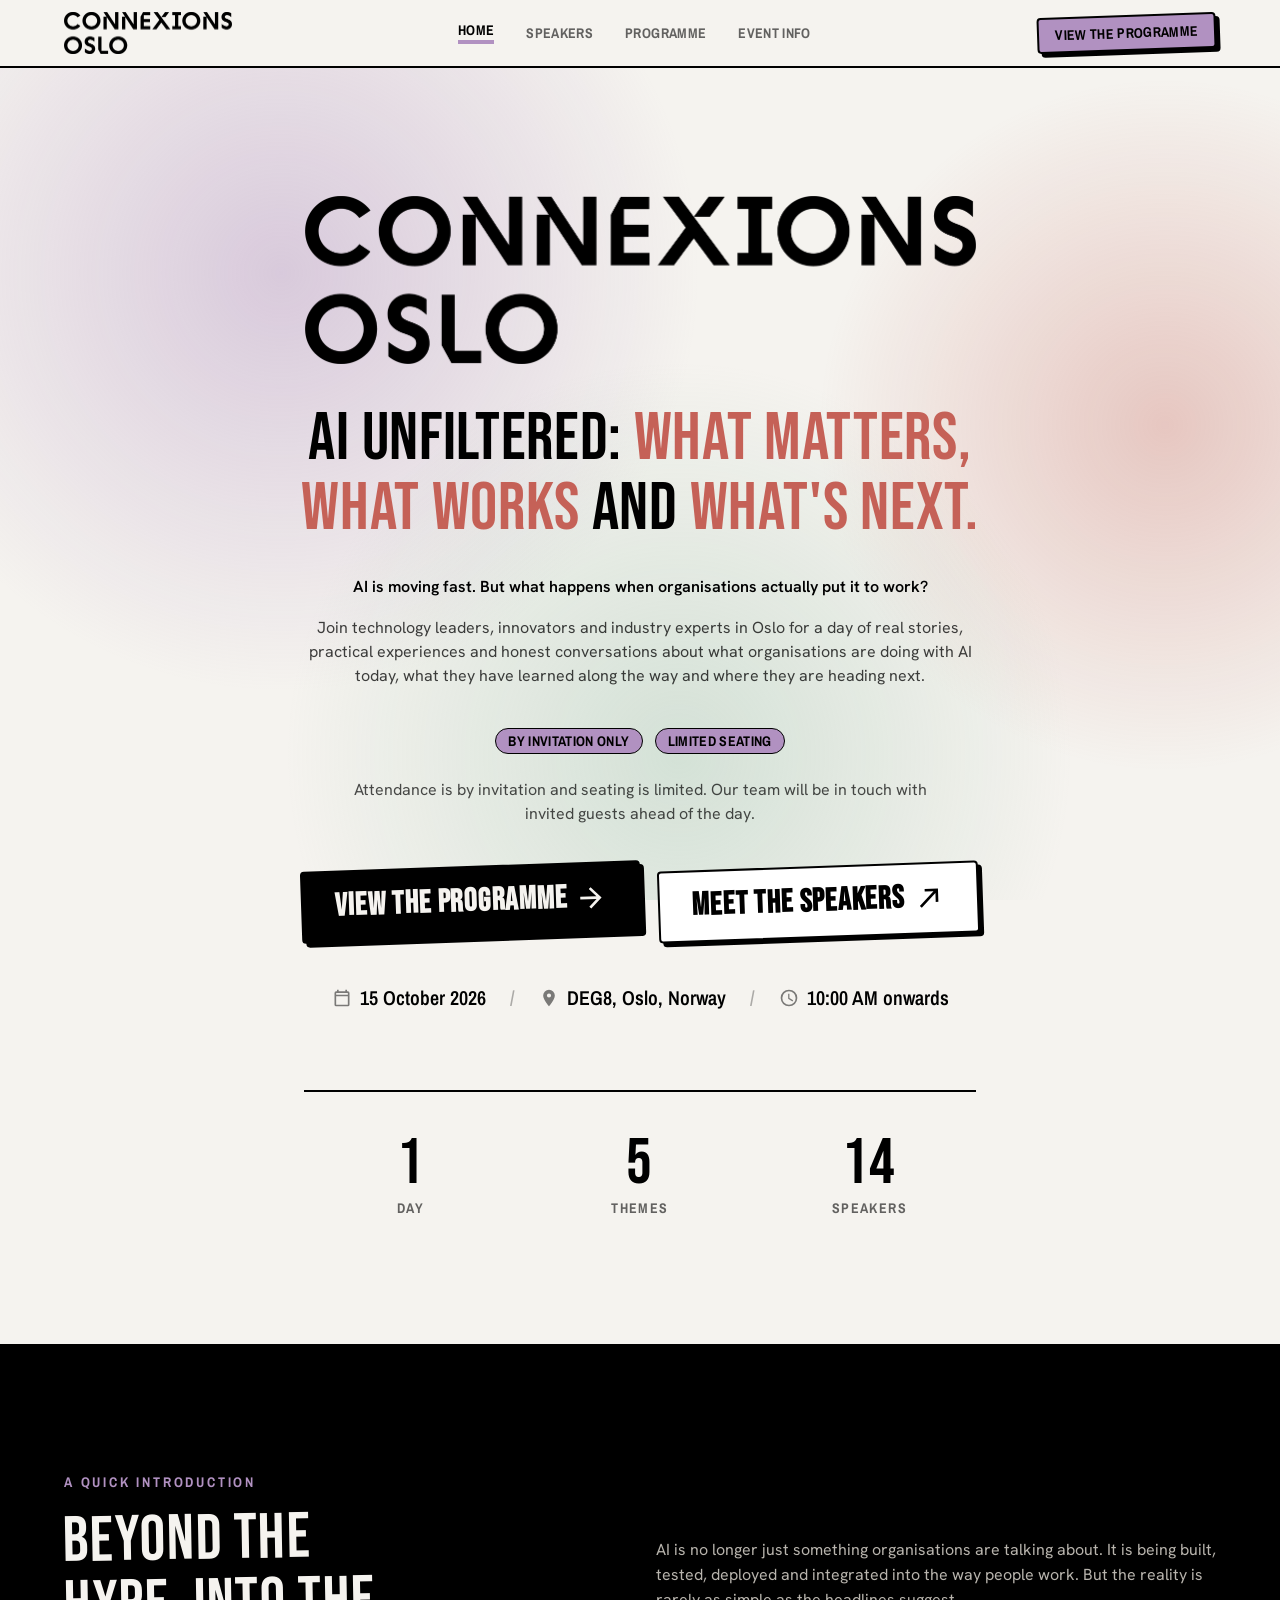
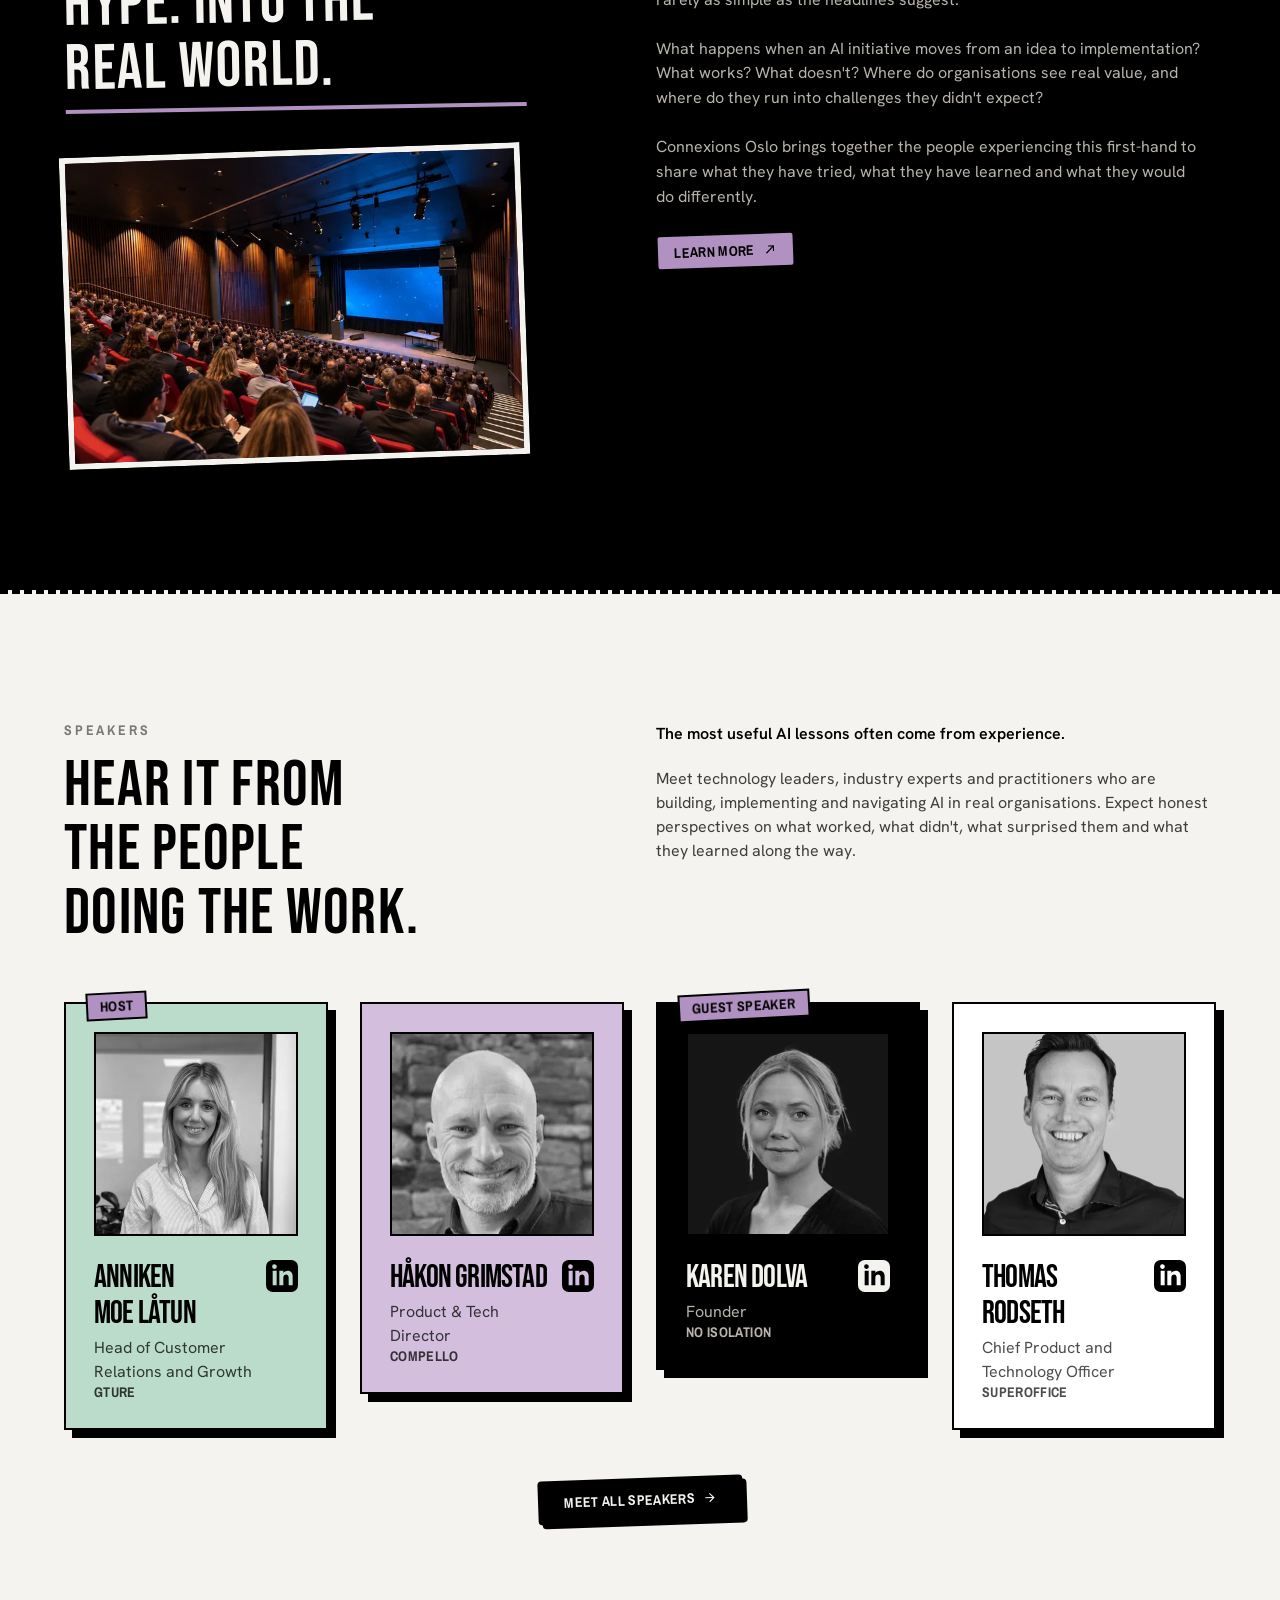
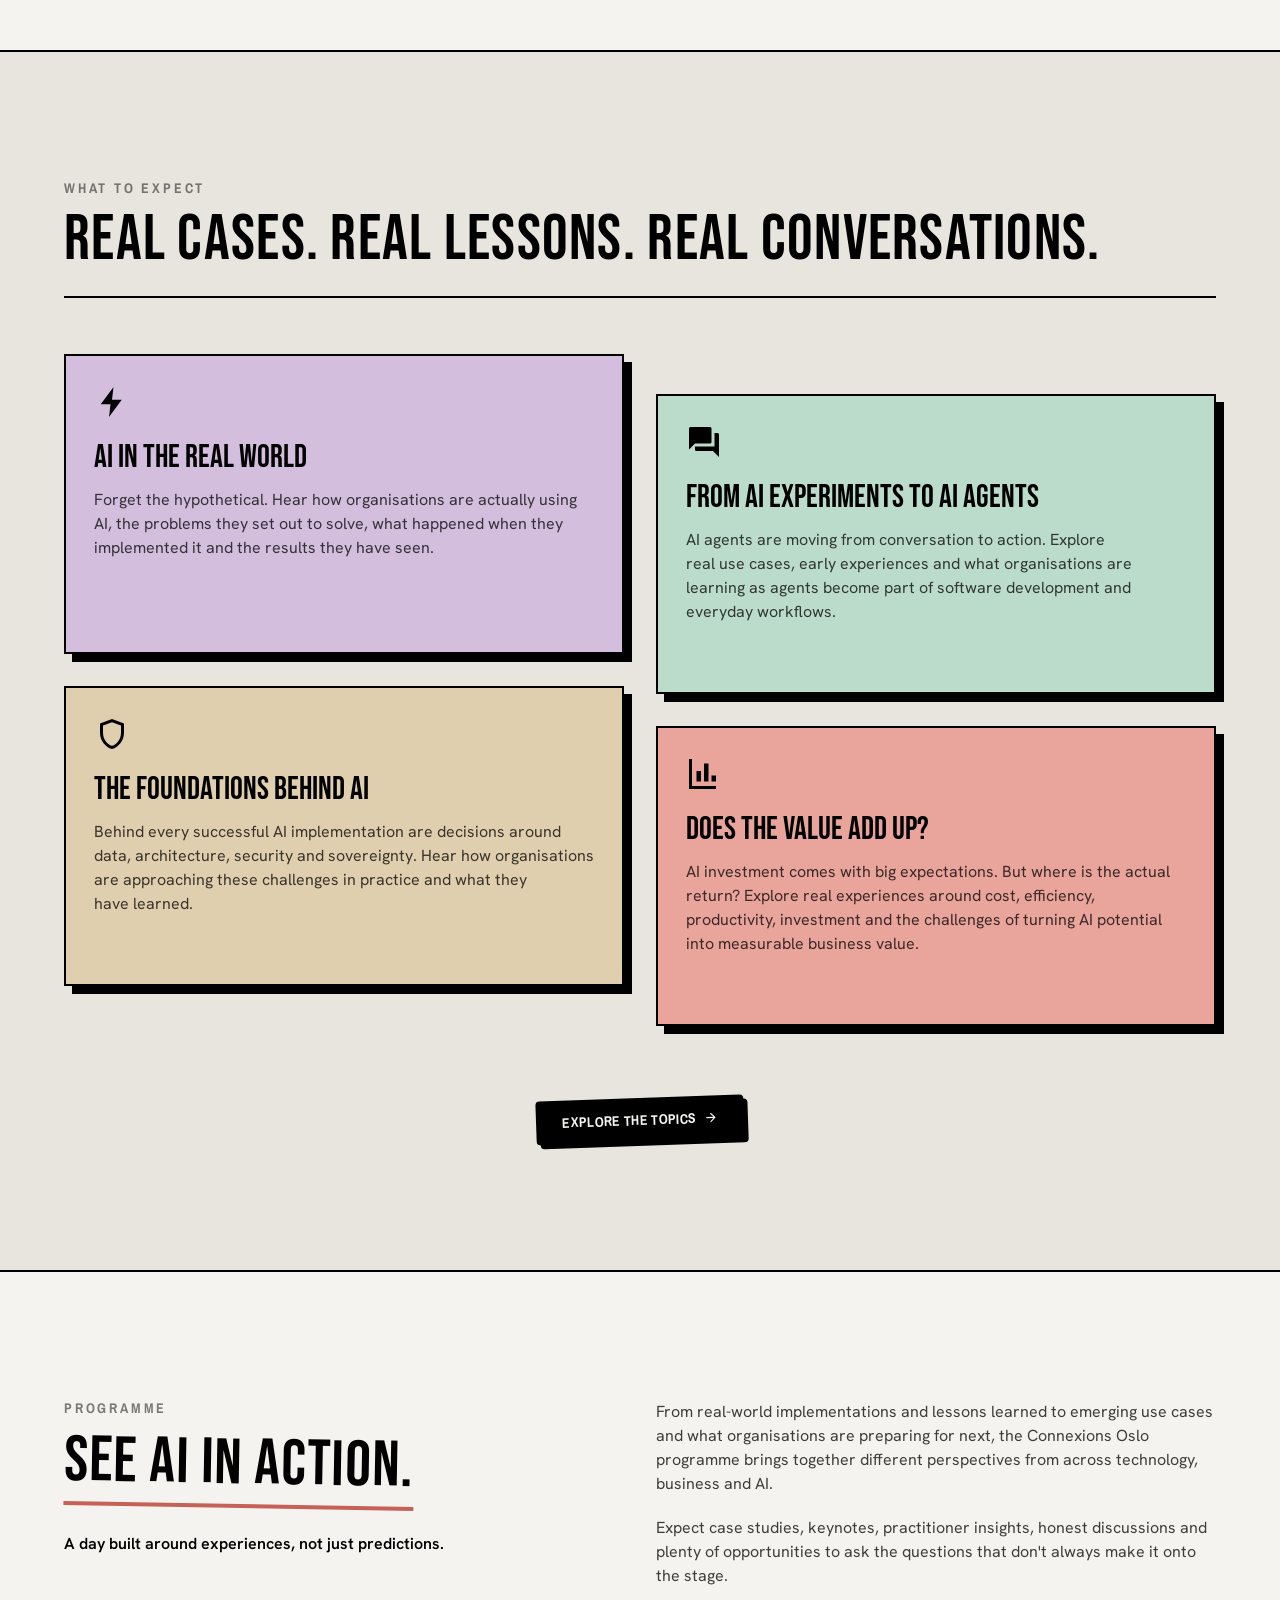
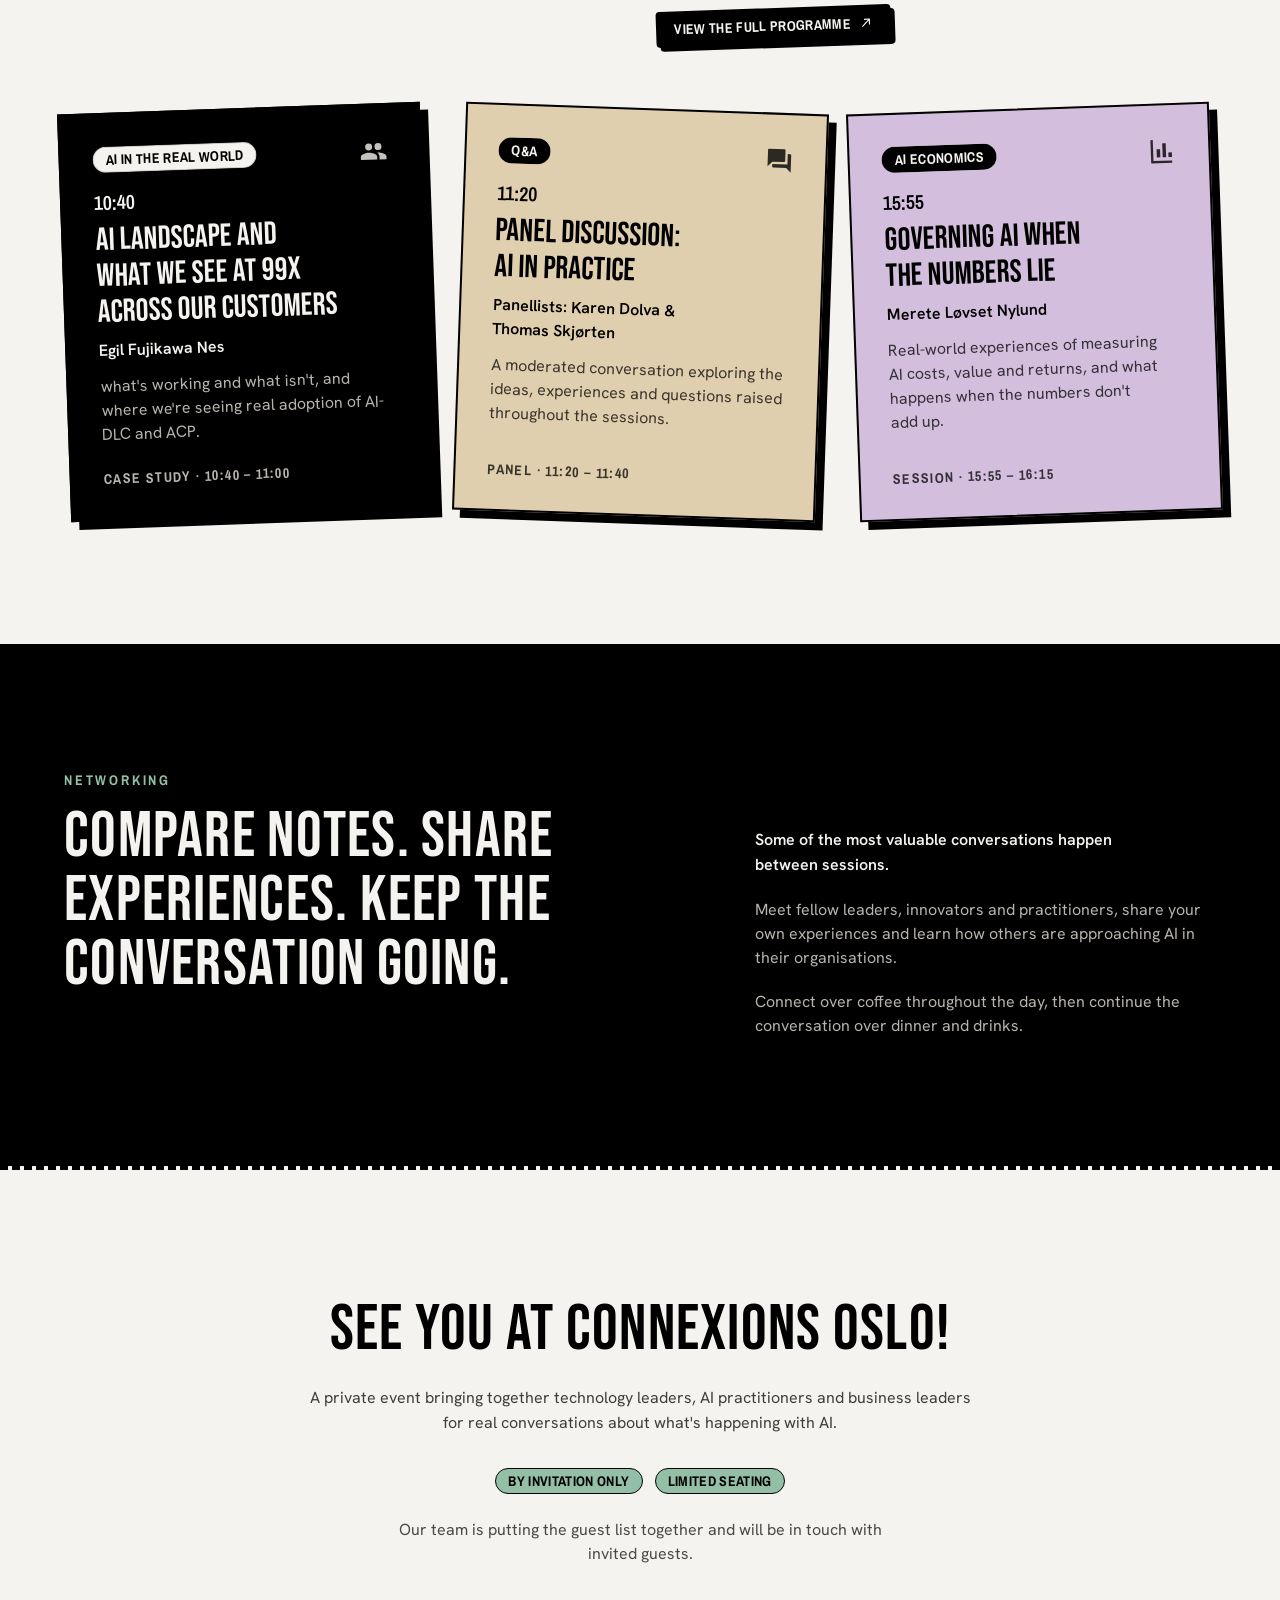
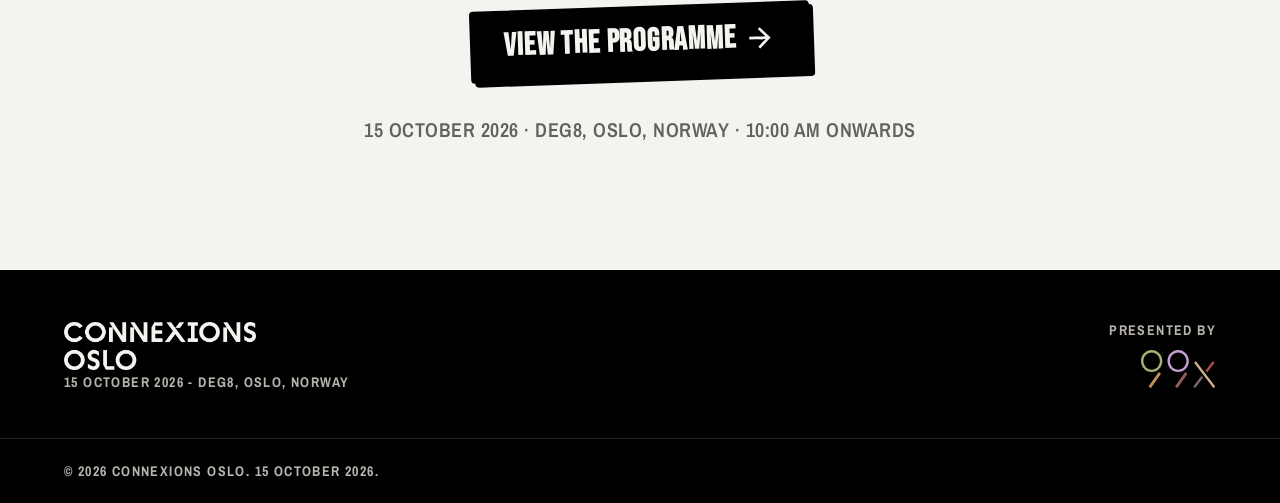
==== commit 3bd99fdc: "Build from 27e2fc272bd02232a39c64ec7f4f8b1e41f4d370" ====
--- a/index.html
+++ b/index.html
@@ -10,7 +10,7 @@
       No CTA button down here: the panel already lists Programme and Speakers
       as full-width links directly above, so a sticker repeating one of them
       is pure duplication.
-    --> <p class="mt-auto pt-8 font-ui text-label uppercase tracking-widest text-chalk-dim" data-astro-cid-nen7h5rs> 15 October 2026 - Oslo, Norway </p> </div> </header> <script type="module">var e=document.getElementById(`nav-toggle`),t=document.getElementById(`mobile-nav`),n=e?.closest(`header`);if(e&&t&&n){let r=()=>t.style.setProperty(`--nav-h`,`${n.getBoundingClientRect().height}px`);r();let i=n=>{t.classList.toggle(`is-open`,n),e.setAttribute(`aria-expanded`,String(n)),e.setAttribute(`aria-label`,n?`Close menu`:`Open menu`),document.documentElement.style.overflow=n?`hidden`:``};e.addEventListener(`click`,()=>i(e.getAttribute(`aria-expanded`)!==`true`)),document.addEventListener(`keydown`,t=>{t.key===`Escape`&&e.getAttribute(`aria-expanded`)===`true`&&(i(!1),e.focus())}),window.matchMedia(`(min-width: 1024px)`).addEventListener(`change`,e=>e.matches&&i(!1)),window.addEventListener(`resize`,r,{passive:!0})}</script> <!--
+    --> <p class="mt-auto pt-8 font-ui text-label uppercase tracking-widest text-chalk-dim" data-astro-cid-nen7h5rs> 15 October 2026 - DEG8, Oslo, Norway </p> </div> </header> <script type="module">var e=document.getElementById(`nav-toggle`),t=document.getElementById(`mobile-nav`),n=e?.closest(`header`);if(e&&t&&n){let r=()=>t.style.setProperty(`--nav-h`,`${n.getBoundingClientRect().height}px`);r();let i=n=>{t.classList.toggle(`is-open`,n),e.setAttribute(`aria-expanded`,String(n)),e.setAttribute(`aria-label`,n?`Close menu`:`Open menu`),document.documentElement.style.overflow=n?`hidden`:``};e.addEventListener(`click`,()=>i(e.getAttribute(`aria-expanded`)!==`true`)),document.addEventListener(`keydown`,t=>{t.key===`Escape`&&e.getAttribute(`aria-expanded`)===`true`&&(i(!1),e.focus())}),window.matchMedia(`(min-width: 1024px)`).addEventListener(`change`,e=>e.matches&&i(!1)),window.addEventListener(`resize`,r,{passive:!0})}</script> <!--
       `relative z-10` lifts the content above the fixed ambient layer (z-0).
       Sections with their own background still occlude it, which is what
       keeps the dark bands solid.
@@ -28,14 +28,14 @@
         Admission terms are facts, not an action. Rendered as chips (untilted,
         outlined) rather than a sticker, which the tilt + hard shadow made
         look pressable.
-      --> <ul class="mt-10 flex list-none flex-wrap justify-center gap-3 p-0"> <li> <span class="inline-flex items-center rounded-full px-3 py-1 font-ui text-label font-bold uppercase tracking-wide whitespace-nowrap border border-current bg-lavender text-ink"> By Invitation only </span> </li><li> <span class="inline-flex items-center rounded-full px-3 py-1 font-ui text-label font-bold uppercase tracking-wide whitespace-nowrap border border-current bg-lavender text-ink"> Limited seating </span> </li> </ul> <p class="mt-6 max-w-xl font-body text-body-md text-ink/70">Attendance is by invitation and seating is limited. Our team will be in touch with invited guests ahead of the day.</p> <div class="mt-10 flex flex-col items-center gap-4 sm:flex-row sm:justify-center"> <a class="inline-flex items-center justify-center gap-2 uppercase font-bold whitespace-nowrap edge drop-1 rounded-[var(--radius-sticker)] no-underline select-none sticker bg-ink text-chalk px-8 py-4 text-headline-lg font-display tracking-wide " href="/agenda/"> View the Programme <svg class="size-[1em] shrink-0" viewBox="0 0 24 24" fill="currentColor" aria-hidden="true" focusable="false"><path d="M12 4l-1.41 1.41L16.17 11H4v2h12.17l-5.58 5.59L12 20l8-8-8-8Z"></path></svg></a> <a class="inline-flex items-center justify-center gap-2 uppercase font-bold whitespace-nowrap edge drop-1 rounded-[var(--radius-sticker)] no-underline select-none sticker bg-white text-ink px-8 py-4 text-headline-lg font-display tracking-wide " href="/speakers/"> Meet the Speakers <svg class="size-[1em] shrink-0" viewBox="0 0 24 24" fill="currentColor" aria-hidden="true" focusable="false"><path d="M9 5v2h6.59L5 17.59 6.41 19 17 8.41V15h2V5H9Z"></path></svg></a> </div> <!-- Date / place / time strip. --> <ul class="mt-12 flex list-none flex-col items-center gap-3 p-0 font-ui text-accent-ui font-semibold text-ink sm:flex-row sm:gap-6"> <li class="flex items-center gap-2"> <svg class="size-5 text-ink/50" viewBox="0 0 24 24" fill="currentColor" aria-hidden="true" focusable="false"><path d="M19 4h-1V2h-2v2H8V2H6v2H5a2 2 0 0 0-2 2v14a2 2 0 0 0 2 2h14a2 2 0 0 0 2-2V6a2 2 0 0 0-2-2Zm0 16H5V10h14v10ZM5 8V6h14v2H5Z"></path></svg> <time datetime="2026-10-15">15 October 2026</time> </li> <li aria-hidden="true" class="hidden text-ink/30 sm:block">/</li> <li class="flex items-center gap-2"> <svg class="size-5 text-ink/50" viewBox="0 0 24 24" fill="currentColor" aria-hidden="true" focusable="false"><path d="M12 2a7 7 0 0 0-7 7c0 5.25 7 13 7 13s7-7.75 7-13a7 7 0 0 0-7-7Zm0 9.5a2.5 2.5 0 1 1 0-5 2.5 2.5 0 0 1 0 5Z"></path></svg>Oslo, Norway </li> <li aria-hidden="true" class="hidden text-ink/30 sm:block">/</li> <li class="flex items-center gap-2"> <svg class="size-5 text-ink/50" viewBox="0 0 24 24" fill="currentColor" aria-hidden="true" focusable="false"><path d="M12 2a10 10 0 1 0 0 20 10 10 0 0 0 0-20Zm0 18a8 8 0 1 1 0-16 8 8 0 0 1 0 16Zm.5-13H11v6l5.2 3.1.8-1.3-4.5-2.7V7Z"></path></svg>10:00 AM onwards </li> </ul> <dl class="mt-20 grid w-full max-w-2xl grid-cols-3 gap-4 border-t-2 border-ink pt-10"> <div> <dt class="sr-only">Day</dt> <dd> <span class="block font-display text-headline-xl">1</span> <span class="mt-1 block font-ui text-label tracking-widest text-ink/60 uppercase"> Day </span> </dd> </div><div> <dt class="sr-only">Themes</dt> <dd> <span class="block font-display text-headline-xl">5</span> <span class="mt-1 block font-ui text-label tracking-widest text-ink/60 uppercase"> Themes </span> </dd> </div><div> <dt class="sr-only">Speakers</dt> <dd> <span class="block font-display text-headline-xl">14</span> <span class="mt-1 block font-ui text-label tracking-widest text-ink/60 uppercase"> Speakers </span> </dd> </div> </dl> </div> </section>  <section class="bg-ink text-chalk"> <div class="shell section-y grid gap-10 lg:grid-cols-12 lg:gap-8"> <div class="lg:col-span-5 lg:col-start-1"> <p class="font-ui text-label font-bold tracking-[0.2em] text-lavender uppercase"> A quick introduction </p> <h2 class="mt-4 inline-block -rotate-1 border-b-4 border-lavender pb-2 font-display text-headline-xl text-balance"> Beyond the hype. Into the real world. </h2> <!--
+      --> <ul class="mt-10 flex list-none flex-wrap justify-center gap-3 p-0"> <li> <span class="inline-flex items-center rounded-full px-3 py-1 font-ui text-label font-bold uppercase tracking-wide whitespace-nowrap border border-current bg-lavender text-ink"> By Invitation only </span> </li><li> <span class="inline-flex items-center rounded-full px-3 py-1 font-ui text-label font-bold uppercase tracking-wide whitespace-nowrap border border-current bg-lavender text-ink"> Limited seating </span> </li> </ul> <p class="mt-6 max-w-xl font-body text-body-md text-ink/70">Attendance is by invitation and seating is limited. Our team will be in touch with invited guests ahead of the day.</p> <div class="mt-10 flex flex-col items-center gap-4 sm:flex-row sm:justify-center"> <a class="inline-flex items-center justify-center gap-2 uppercase font-bold whitespace-nowrap edge drop-1 rounded-[var(--radius-sticker)] no-underline select-none sticker bg-ink text-chalk px-8 py-4 text-headline-lg font-display tracking-wide " href="/agenda/"> View the Programme <svg class="size-[1em] shrink-0" viewBox="0 0 24 24" fill="currentColor" aria-hidden="true" focusable="false"><path d="M12 4l-1.41 1.41L16.17 11H4v2h12.17l-5.58 5.59L12 20l8-8-8-8Z"></path></svg></a> <a class="inline-flex items-center justify-center gap-2 uppercase font-bold whitespace-nowrap edge drop-1 rounded-[var(--radius-sticker)] no-underline select-none sticker bg-white text-ink px-8 py-4 text-headline-lg font-display tracking-wide " href="/speakers/"> Meet the Speakers <svg class="size-[1em] shrink-0" viewBox="0 0 24 24" fill="currentColor" aria-hidden="true" focusable="false"><path d="M9 5v2h6.59L5 17.59 6.41 19 17 8.41V15h2V5H9Z"></path></svg></a> </div> <!-- Date / place / time strip. --> <ul class="mt-12 flex list-none flex-col items-center gap-3 p-0 font-ui text-accent-ui font-semibold text-ink sm:flex-row sm:gap-6"> <li class="flex items-center gap-2"> <svg class="size-5 text-ink/50" viewBox="0 0 24 24" fill="currentColor" aria-hidden="true" focusable="false"><path d="M19 4h-1V2h-2v2H8V2H6v2H5a2 2 0 0 0-2 2v14a2 2 0 0 0 2 2h14a2 2 0 0 0 2-2V6a2 2 0 0 0-2-2Zm0 16H5V10h14v10ZM5 8V6h14v2H5Z"></path></svg> <time datetime="2026-10-15">15 October 2026</time> </li> <li aria-hidden="true" class="hidden text-ink/30 sm:block">/</li> <li class="flex items-center gap-2"> <svg class="size-5 text-ink/50" viewBox="0 0 24 24" fill="currentColor" aria-hidden="true" focusable="false"><path d="M12 2a7 7 0 0 0-7 7c0 5.25 7 13 7 13s7-7.75 7-13a7 7 0 0 0-7-7Zm0 9.5a2.5 2.5 0 1 1 0-5 2.5 2.5 0 0 1 0 5Z"></path></svg>DEG8, Oslo, Norway </li> <li aria-hidden="true" class="hidden text-ink/30 sm:block">/</li> <li class="flex items-center gap-2"> <svg class="size-5 text-ink/50" viewBox="0 0 24 24" fill="currentColor" aria-hidden="true" focusable="false"><path d="M12 2a10 10 0 1 0 0 20 10 10 0 0 0 0-20Zm0 18a8 8 0 1 1 0-16 8 8 0 0 1 0 16Zm.5-13H11v6l5.2 3.1.8-1.3-4.5-2.7V7Z"></path></svg>10:00 AM onwards </li> </ul> <dl class="mt-20 grid w-full max-w-2xl grid-cols-3 gap-4 border-t-2 border-ink pt-10"> <div> <dt class="sr-only">Day</dt> <dd> <span class="block font-display text-headline-xl">1</span> <span class="mt-1 block font-ui text-label tracking-widest text-ink/60 uppercase"> Day </span> </dd> </div><div> <dt class="sr-only">Themes</dt> <dd> <span class="block font-display text-headline-xl">5</span> <span class="mt-1 block font-ui text-label tracking-widest text-ink/60 uppercase"> Themes </span> </dd> </div><div> <dt class="sr-only">Speakers</dt> <dd> <span class="block font-display text-headline-xl">14</span> <span class="mt-1 block font-ui text-label tracking-widest text-ink/60 uppercase"> Speakers </span> </dd> </div> </dl> </div> </section>  <section class="bg-ink text-chalk"> <div class="shell section-y grid gap-10 lg:grid-cols-12 lg:gap-8"> <div class="lg:col-span-5 lg:col-start-1"> <p class="font-ui text-label font-bold tracking-[0.2em] text-lavender uppercase"> A quick introduction </p> <h2 class="mt-4 inline-block -rotate-1 border-b-4 border-lavender pb-2 font-display text-headline-xl text-balance"> Beyond the hype. Into the real world. </h2> <!--
           Photo sits under the heading on the left, tilted the same way the
           comp shows. `rotate` is a separate property from `translate`, so
           the hover lift composes instead of clobbering the tilt.
         --> <figure class="mt-10 mr-0 mb-0 ml-0">   <img src="/_astro/the-event.yRUqTWaw_1EKp90.webp" srcset="/_astro/the-event.yRUqTWaw_Z1IdJcY.webp 440w, /_astro/the-event.yRUqTWaw_1OeuUa.webp 660w, /_astro/the-event.yRUqTWaw_TLrIT.webp 900w" alt="A speaker on stage at a previous Connexions event, in front of a screen showing the Connexions Oslo wordmark." sizes="(min-width: 1024px) 460px, 90vw" loading="lazy" decoding="async" width="1536" height="1024" class="w-full -rotate-2 border-[6px] border-chalk bg-ink object-cover"> </figure> </div> <div class="flex flex-col items-start gap-6 lg:col-span-6 lg:col-start-7 lg:pt-16"> <p class="font-body text-body-lg text-chalk-dim">AI is no longer just something organisations are talking about. It is being built, tested, deployed and integrated into the way people work. But the reality is rarely as simple as the headlines suggest.</p><p class="font-body text-body-lg text-chalk-dim">What happens when an AI initiative moves from an idea to implementation? What works? What doesn&#39;t? Where do organisations see real value, and where do they run into challenges they didn&#39;t expect?</p><p class="font-body text-body-lg text-chalk-dim">Connexions Oslo brings together the people experiencing this first-hand to share what they have tried, what they have learned and what they would do differently.</p> <a class="inline-flex items-center justify-center gap-2 uppercase font-bold whitespace-nowrap edge drop-1 rounded-[var(--radius-sticker)] no-underline select-none sticker bg-lavender text-ink px-4 py-2 text-label font-ui tracking-wide " href="/event-info/"> Learn More <svg class="size-[1em] shrink-0" viewBox="0 0 24 24" fill="currentColor" aria-hidden="true" focusable="false"><path d="M9 5v2h6.59L5 17.59 6.41 19 17 8.41V15h2V5H9Z"></path></svg></a> </div> </div> </section>  <section class="border-t-4 border-dashed border-ink"> <div class="shell section-y"> <div class="grid gap-8 lg:grid-cols-12"> <div class="lg:col-span-5"> <p class="font-ui text-label font-bold tracking-[0.2em] text-ink/50 uppercase"> Speakers </p> <h2 class="mt-4 font-display text-headline-xl text-balance">Hear it from the people doing the work.</h2> </div> <div class="flex flex-col items-start gap-5 lg:col-span-6 lg:col-start-7"> <p class="font-body text-body-lg font-semibold">The most useful AI lessons often come from experience.</p> <p class="font-body text-body-md text-ink/75">Meet technology leaders, industry experts and practitioners who are building, implementing and navigating AI in real organisations. Expect honest perspectives on what worked, what didn&#39;t, what surprised them and what they learned along the way.</p> </div> </div> <ul class="mt-14 grid list-none gap-8 p-0 sm:grid-cols-2 lg:grid-cols-4"> <li> <article class="group relative flex flex-col p-6 transition-transform duration-300 sm:p-7 edge drop-2 hover:-translate-y-1.5 bg-sage-soft text-ink"> <span class="absolute -top-3 left-5 z-10 -rotate-3 px-3 py-1 font-ui text-label font-bold uppercase tracking-wide edge bg-lavender text-ink"> Host </span> <div class="edge relative mb-6 aspect-square w-full overflow-hidden bg-paper-dim">   <img src="/_astro/Anniken%20Moe%20L%C3%A5tun.9xglSl1j_Z1vIiT7.webp" srcset="/_astro/Anniken%20Moe%20L%C3%A5tun.9xglSl1j_Z1mKjXp.webp 286w, /_astro/Anniken%20Moe%20L%C3%A5tun.9xglSl1j_AEkmC.webp 400w, /_astro/Anniken%20Moe%20L%C3%A5tun.9xglSl1j_Z17zyBC.webp 572w" alt="Anniken Moe Låtun, Head of Customer Relations and Growth at Gture" sizes="(min-width: 1024px) 380px, (min-width: 640px) 45vw, 90vw" loading="lazy" fetchpriority="auto" decoding="async" width="800" height="800" class="size-full object-cover grayscale transition-[filter] duration-500 group-hover:grayscale-0"> </div> <div class="flex items-start justify-between gap-3"> <div class="min-w-0"> <h3 class="font-display text-headline-lg tracking-tight text-balance">Anniken Moe Låtun</h3> <p class="mt-1 font-body text-body-md text-ink/75"> Head of Customer Relations and Growth <span class="block font-ui text-label font-bold uppercase tracking-wide"> Gture </span> </p>  </div> <a href="https://www.linkedin.com/in/anniken-moe/" rel="noopener noreferrer" target="_blank" class="shrink-0 transition-transform hover:scale-110"> <svg class="size-8" viewBox="0 0 24 24" fill="currentColor" role="img" aria-label="Anniken Moe Låtun on LinkedIn" focusable="false"><path d="M19 0H5a5 5 0 0 0-5 5v14a5 5 0 0 0 5 5h14a5 5 0 0 0 5-5V5a5 5 0 0 0-5-5ZM8 19H5V8h3v11ZM6.5 6.73a1.77 1.77 0 1 1 0-3.53 1.77 1.77 0 0 1 0 3.53ZM20 19h-3v-5.6c0-3.37-4-3.12-4 0V19h-3V8h3v1.77c1.4-2.59 7-2.78 7 2.47V19Z"></path></svg> </a> </div> </article> </li><li> <article class="group relative flex flex-col p-6 transition-transform duration-300 sm:p-7 edge drop-2 hover:-translate-y-1.5 bg-lavender-soft text-ink">  <div class="edge relative mb-6 aspect-square w-full overflow-hidden bg-paper-dim">   <img src="/_astro/Hakon%20Grimstand.DdBIY8-d_87nhb.webp" srcset="/_astro/Hakon%20Grimstand.DdBIY8-d_87nhb.webp 254w" alt="Håkon Grimstad, Product &amp; Tech Director at Compello" sizes="(min-width: 1024px) 380px, (min-width: 640px) 45vw, 90vw" loading="lazy" fetchpriority="auto" decoding="async" width="254" height="254" class="size-full object-cover grayscale transition-[filter] duration-500 group-hover:grayscale-0"> </div> <div class="flex items-start justify-between gap-3"> <div class="min-w-0"> <h3 class="font-display text-headline-lg tracking-tight text-balance">Håkon Grimstad</h3> <p class="mt-1 font-body text-body-md text-ink/75"> Product &amp; Tech Director <span class="block font-ui text-label font-bold uppercase tracking-wide"> Compello </span> </p>  </div> <a href="https://www.linkedin.com/in/h%C3%A5kon-grimstad-55aa15b/" rel="noopener noreferrer" target="_blank" class="shrink-0 transition-transform hover:scale-110"> <svg class="size-8" viewBox="0 0 24 24" fill="currentColor" role="img" aria-label="Håkon Grimstad on LinkedIn" focusable="false"><path d="M19 0H5a5 5 0 0 0-5 5v14a5 5 0 0 0 5 5h14a5 5 0 0 0 5-5V5a5 5 0 0 0-5-5ZM8 19H5V8h3v11ZM6.5 6.73a1.77 1.77 0 1 1 0-3.53 1.77 1.77 0 0 1 0 3.53ZM20 19h-3v-5.6c0-3.37-4-3.12-4 0V19h-3V8h3v1.77c1.4-2.59 7-2.78 7 2.47V19Z"></path></svg> </a> </div> </article> </li><li> <article class="group relative flex flex-col p-6 transition-transform duration-300 sm:p-7 edge drop-2 hover:-translate-y-1.5 bg-ink text-chalk"> <span class="absolute -top-3 left-5 z-10 -rotate-3 px-3 py-1 font-ui text-label font-bold uppercase tracking-wide edge bg-lavender text-ink"> Guest Speaker </span> <div class="edge relative mb-6 aspect-square w-full overflow-hidden bg-paper-dim">   <img src="/_astro/Karen%20Dolva.Dwbq2fcc_Z2e5N8c.webp" srcset="/_astro/Karen%20Dolva.Dwbq2fcc_fxCui.webp 286w, /_astro/Karen%20Dolva.Dwbq2fcc_Z2o2Hep.webp 400w, /_astro/Karen%20Dolva.Dwbq2fcc_Z10083y.webp 572w" alt="Karen Dolva, Founder at No Isolation" sizes="(min-width: 1024px) 380px, (min-width: 640px) 45vw, 90vw" loading="lazy" fetchpriority="auto" decoding="async" width="800" height="800" class="size-full object-cover grayscale transition-[filter] duration-500 group-hover:grayscale-0"> </div> <div class="flex items-start justify-between gap-3"> <div class="min-w-0"> <h3 class="font-display text-headline-lg tracking-tight text-balance">Karen Dolva</h3> <p class="mt-1 font-body text-body-md text-chalk-dim"> Founder <span class="block font-ui text-label font-bold uppercase tracking-wide"> No Isolation </span> </p>  </div> <a href="https://www.linkedin.com/in/karen-dolva-22632a60/" rel="noopener noreferrer" target="_blank" class="shrink-0 transition-transform hover:scale-110"> <svg class="size-8" viewBox="0 0 24 24" fill="currentColor" role="img" aria-label="Karen Dolva on LinkedIn" focusable="false"><path d="M19 0H5a5 5 0 0 0-5 5v14a5 5 0 0 0 5 5h14a5 5 0 0 0 5-5V5a5 5 0 0 0-5-5ZM8 19H5V8h3v11ZM6.5 6.73a1.77 1.77 0 1 1 0-3.53 1.77 1.77 0 0 1 0 3.53ZM20 19h-3v-5.6c0-3.37-4-3.12-4 0V19h-3V8h3v1.77c1.4-2.59 7-2.78 7 2.47V19Z"></path></svg> </a> </div> </article> </li><li> <article class="group relative flex flex-col p-6 transition-transform duration-300 sm:p-7 edge drop-2 hover:-translate-y-1.5 bg-white text-ink">  <div class="edge relative mb-6 aspect-square w-full overflow-hidden bg-paper-dim">   <img src="/_astro/Thomas%20Rodseth.CXM9eEWe_lVnnL.webp" srcset="/_astro/Thomas%20Rodseth.CXM9eEWe_Z27oLJ5.webp 286w, /_astro/Thomas%20Rodseth.CXM9eEWe_Z1MUdnz.webp 400w, /_astro/Thomas%20Rodseth.CXM9eEWe_Z2i4oG8.webp 572w" alt="Thomas Rodseth, Chief Product and Technology Officer at Superoffice" sizes="(min-width: 1024px) 380px, (min-width: 640px) 45vw, 90vw" loading="lazy" fetchpriority="auto" decoding="async" width="692" height="749" class="size-full object-cover grayscale transition-[filter] duration-500 group-hover:grayscale-0"> </div> <div class="flex items-start justify-between gap-3"> <div class="min-w-0"> <h3 class="font-display text-headline-lg tracking-tight text-balance">Thomas Rodseth</h3> <p class="mt-1 font-body text-body-md text-ink/70"> Chief Product and Technology Officer <span class="block font-ui text-label font-bold uppercase tracking-wide"> Superoffice </span> </p>  </div> <a href="https://www.linkedin.com/in/thomasroedseth/" rel="noopener noreferrer" target="_blank" class="shrink-0 transition-transform hover:scale-110"> <svg class="size-8" viewBox="0 0 24 24" fill="currentColor" role="img" aria-label="Thomas Rodseth on LinkedIn" focusable="false"><path d="M19 0H5a5 5 0 0 0-5 5v14a5 5 0 0 0 5 5h14a5 5 0 0 0 5-5V5a5 5 0 0 0-5-5ZM8 19H5V8h3v11ZM6.5 6.73a1.77 1.77 0 1 1 0-3.53 1.77 1.77 0 0 1 0 3.53ZM20 19h-3v-5.6c0-3.37-4-3.12-4 0V19h-3V8h3v1.77c1.4-2.59 7-2.78 7 2.47V19Z"></path></svg> </a> </div> </article> </li> </ul> <div class="mt-12 flex justify-center"> <a class="inline-flex items-center justify-center gap-2 uppercase font-bold whitespace-nowrap edge drop-1 rounded-[var(--radius-sticker)] no-underline select-none sticker bg-ink text-chalk px-6 py-3 text-label font-ui tracking-wide " href="/speakers/"> Meet all speakers <svg class="size-[1em] shrink-0" viewBox="0 0 24 24" fill="currentColor" aria-hidden="true" focusable="false"><path d="M12 4l-1.41 1.41L16.17 11H4v2h12.17l-5.58 5.59L12 20l8-8-8-8Z"></path></svg></a> </div> </div> </section>  <section id="what-to-expect" class="border-t-2 border-ink bg-paper-dim"> <div class="shell section-y"> <div class="mb-14 flex flex-col gap-4 border-b-2 border-ink pb-6 sm:flex-row sm:items-end sm:justify-between"> <div> <p class="font-ui text-label font-bold tracking-[0.2em] text-ink/50 uppercase"> What to expect </p> <h2 class="mt-3 font-display text-headline-xl text-balance"> Real cases. Real lessons. Real conversations. </h2> </div> </div> <ul class="grid list-none gap-8 p-0 sm:grid-cols-2"> <li> <article class="flex h-full flex-col p-7 transition-transform duration-300 hover:-translate-y-1.5 edge drop-2 bg-lavender-soft text-ink"> <svg class="size-9" viewBox="0 0 24 24" fill="currentColor" aria-hidden="true" focusable="false"><path d="M13 2 4.5 13.5H11l-1 8.5 8.5-11.5H12l1-8.5Z"></path></svg> <h3 class="mt-5 font-display text-headline-lg text-balance">AI in the real world</h3> <p class="mt-3 max-w-[60ch] font-body text-body-md text-ink/75"> Forget the hypothetical. Hear how organisations are actually using AI, the problems they set out to solve, what happened when they implemented it and the results they have seen. </p> </article> </li><li> <article class="flex h-full flex-col p-7 transition-transform duration-300 hover:-translate-y-1.5 edge drop-2 bg-sage-soft text-ink sm:mt-10"> <svg class="size-9" viewBox="0 0 24 24" fill="currentColor" aria-hidden="true" focusable="false"><path d="M17 12V3a1 1 0 0 0-1-1H3a1 1 0 0 0-1 1v14l4-4h10a1 1 0 0 0 1-1Zm4-6h-2v9H6v2a1 1 0 0 0 1 1h11l4 4V7a1 1 0 0 0-1-1Z"></path></svg> <h3 class="mt-5 font-display text-headline-lg text-balance">From AI experiments to AI agents</h3> <p class="mt-3 max-w-[60ch] font-body text-body-md text-ink/75"> AI agents are moving from conversation to action. Explore real use cases, early experiences and what organisations are learning as agents become part of software development and everyday workflows. </p> </article> </li><li> <article class="flex h-full flex-col p-7 transition-transform duration-300 hover:-translate-y-1.5 edge drop-2 bg-tan-soft text-ink"> <svg class="size-9" viewBox="0 0 24 24" fill="currentColor" aria-hidden="true" focusable="false"><path d="M12 2 4 5v6.1c0 5 3.4 9.7 8 10.9 4.6-1.2 8-5.9 8-10.9V5l-8-3Zm6 9.1c0 4-2.6 7.8-6 8.8-3.4-1-6-4.8-6-8.8V6.4l6-2.2 6 2.2v4.7Z"></path></svg> <h3 class="mt-5 font-display text-headline-lg text-balance">The foundations behind AI</h3> <p class="mt-3 max-w-[60ch] font-body text-body-md text-ink/75"> Behind every successful AI implementation are decisions around data, architecture, security and sovereignty. Hear how organisations are approaching these challenges in practice and what they have learned. </p> </article> </li><li> <article class="flex h-full flex-col p-7 transition-transform duration-300 hover:-translate-y-1.5 edge drop-2 bg-salmon-soft text-ink sm:mt-10"> <svg class="size-9" viewBox="0 0 24 24" fill="currentColor" aria-hidden="true" focusable="false"><path d="M4 20h16v2H2V2h2v18Zm3-3V10h3v7H7Zm5 0V5h3v12h-3Zm5 0v-4h3v4h-3Z"></path></svg> <h3 class="mt-5 font-display text-headline-lg text-balance">Does the value add up?</h3> <p class="mt-3 max-w-[60ch] font-body text-body-md text-ink/75"> AI investment comes with big expectations. But where is the actual return? Explore real experiences around cost, efficiency, productivity, investment and the challenges of turning AI potential into measurable business value. </p> </article> </li> </ul> <div class="mt-16 flex justify-center sm:mt-28"> <a class="inline-flex items-center justify-center gap-2 uppercase font-bold whitespace-nowrap edge drop-1 rounded-[var(--radius-sticker)] no-underline select-none sticker bg-ink text-chalk px-6 py-3 text-label font-ui tracking-wide " href="/agenda/"> Explore the topics <svg class="size-[1em] shrink-0" viewBox="0 0 24 24" fill="currentColor" aria-hidden="true" focusable="false"><path d="M12 4l-1.41 1.41L16.17 11H4v2h12.17l-5.58 5.59L12 20l8-8-8-8Z"></path></svg></a> </div> </div> </section>  <section class="border-t-2 border-ink"> <div class="shell section-y"> <div class="grid gap-8 lg:grid-cols-12"> <div class="lg:col-span-5"> <p class="font-ui text-label font-bold tracking-[0.2em] text-ink/50 uppercase"> Programme </p> <h2 class="mt-4 inline-block rotate-1 border-b-4 border-salmon pb-2 font-display text-headline-xl"> See AI in action. </h2> <p class="mt-6 font-body text-body-lg font-semibold">A day built around experiences, not just predictions.</p> </div> <div class="flex flex-col items-start gap-5 lg:col-span-6 lg:col-start-7"> <p class="font-body text-body-md text-ink/75">From real-world implementations and lessons learned to emerging use cases and what organisations are preparing for next, the Connexions Oslo programme brings together different perspectives from across technology, business and AI.</p><p class="font-body text-body-md text-ink/75">Expect case studies, keynotes, practitioner insights, honest discussions and plenty of opportunities to ask the questions that don&#39;t always make it onto the stage.</p> <a class="inline-flex items-center justify-center gap-2 uppercase font-bold whitespace-nowrap edge drop-1 rounded-[var(--radius-sticker)] no-underline select-none sticker bg-ink text-chalk px-4 py-2 text-label font-ui tracking-wide " href="/agenda/"> View the full programme <svg class="size-[1em] shrink-0" viewBox="0 0 24 24" fill="currentColor" aria-hidden="true" focusable="false"><path d="M9 5v2h6.59L5 17.59 6.41 19 17 8.41V15h2V5H9Z"></path></svg></a> </div> </div> <!--
         Highlights are read from content/agenda.json (`"featured": true`),
         so the schedule never drifts between this page and /agenda.
-      --> <ul class="mt-16 grid list-none gap-8 p-0 sm:grid-cols-2 lg:grid-cols-3"> <li> <article class="relative flex flex-col p-6 sm:p-8 edge drop-2 sticker bg-ink text-chalk h-full min-h-[20rem]"> <div class="mb-4 flex items-start justify-between gap-3"> <span class="inline-flex items-center rounded-full px-3 py-1 font-ui text-label font-bold uppercase tracking-wide whitespace-nowrap border border-ink/20 bg-chalk text-ink"> AI in the real world </span> <svg class="size-7 shrink-0 opacity-80" viewBox="0 0 24 24" fill="currentColor" aria-hidden="true" focusable="false"><path d="M16 11a3 3 0 1 0 0-6 3 3 0 0 0 0 6Zm-8 0a3 3 0 1 0 0-6 3 3 0 0 0 0 6Zm0 2c-2.33 0-7 1.17-7 3.5V19h14v-2.5c0-2.33-4.67-3.5-7-3.5Zm8 0c-.29 0-.62.02-.97.05 1.16.84 1.97 1.97 1.97 3.45V19h6v-2.5c0-2.33-4.67-3.5-7-3.5Z"></path></svg> </div> <p class="mb-2 font-ui text-accent-ui font-semibold tabular-nums"> <time datetime="2026-10-15T10:40:00+02:00">10:40</time> </p> <h3 class="font-display text-headline-lg text-balance">AI Landscape and what we see at 99x across our customers</h3> <p class="mt-2 font-body text-body-md font-semibold">Egil Fujikawa Nes</p> <p class="mt-3 max-w-[68ch] font-body text-body-md text-chalk-dim"> what&#39;s working and what isn&#39;t, and where we&#39;re seeing real adoption of AI-DLC and ACP. </p> <p class="mt-auto pt-6 font-ui text-label uppercase tracking-widest text-chalk-dim"> Case study · 10:40 – 11:00 </p> </article> </li><li> <article class="relative flex flex-col p-6 sm:p-8 edge drop-2 sticker-alt bg-tan-soft text-ink h-full min-h-[20rem]"> <div class="mb-4 flex items-start justify-between gap-3"> <span class="inline-flex items-center rounded-full px-3 py-1 font-ui text-label font-bold uppercase tracking-wide whitespace-nowrap border border-ink/20 bg-ink text-chalk"> Q&amp;A </span> <svg class="size-7 shrink-0 opacity-80" viewBox="0 0 24 24" fill="currentColor" aria-hidden="true" focusable="false"><path d="M17 12V3a1 1 0 0 0-1-1H3a1 1 0 0 0-1 1v14l4-4h10a1 1 0 0 0 1-1Zm4-6h-2v9H6v2a1 1 0 0 0 1 1h11l4 4V7a1 1 0 0 0-1-1Z"></path></svg> </div> <p class="mb-2 font-ui text-accent-ui font-semibold tabular-nums"> <time datetime="2026-10-15T11:20:00+02:00">11:20</time> </p> <h3 class="font-display text-headline-lg text-balance">Panel Discussion: AI in Practice</h3> <p class="mt-2 font-body text-body-md font-semibold">Panellists: Karen Dolva &amp; Thomas Skjørten</p> <p class="mt-3 max-w-[68ch] font-body text-body-md text-ink/75"> A moderated conversation exploring the ideas, experiences and questions raised throughout the sessions. </p> <p class="mt-auto pt-6 font-ui text-label uppercase tracking-widest text-ink/75"> Panel · 11:20 – 11:40 </p> </article> </li><li> <article class="relative flex flex-col p-6 sm:p-8 edge drop-2 sticker bg-lavender-soft text-ink h-full min-h-[20rem]"> <div class="mb-4 flex items-start justify-between gap-3"> <span class="inline-flex items-center rounded-full px-3 py-1 font-ui text-label font-bold uppercase tracking-wide whitespace-nowrap border border-ink/20 bg-ink text-chalk"> AI Economics </span> <svg class="size-7 shrink-0 opacity-80" viewBox="0 0 24 24" fill="currentColor" aria-hidden="true" focusable="false"><path d="M4 20h16v2H2V2h2v18Zm3-3V10h3v7H7Zm5 0V5h3v12h-3Zm5 0v-4h3v4h-3Z"></path></svg> </div> <p class="mb-2 font-ui text-accent-ui font-semibold tabular-nums"> <time datetime="2026-10-15T15:55:00+02:00">15:55</time> </p> <h3 class="font-display text-headline-lg text-balance">Governing AI when the numbers lie</h3> <p class="mt-2 font-body text-body-md font-semibold">Merete Løvset Nylund</p> <p class="mt-3 max-w-[68ch] font-body text-body-md text-ink/75"> Real-world experiences of measuring AI costs, value and returns, and what happens when the numbers don&#39;t add up. </p> <p class="mt-auto pt-6 font-ui text-label uppercase tracking-widest text-ink/75"> Session · 15:55 – 16:15 </p> </article> </li> </ul> </div> </section>  <section class="bg-ink text-chalk"> <div class="shell section-y grid gap-10 lg:grid-cols-12 lg:gap-8"> <div class="lg:col-span-6"> <p class="font-ui text-label font-bold tracking-[0.2em] text-sage uppercase"> Networking </p> <h2 class="mt-4 font-display text-headline-xl text-balance">Compare notes. Share experiences. Keep the conversation going.</h2> </div> <div class="flex flex-col gap-5 lg:col-span-5 lg:col-start-8 lg:pt-14"> <p class="font-body text-body-lg font-semibold text-chalk">Some of the most valuable conversations happen between sessions.</p> <p class="font-body text-body-md text-chalk-dim">Meet fellow leaders, innovators and practitioners, share your own experiences and learn how others are approaching AI in their organisations.</p><p class="font-body text-body-md text-chalk-dim">Connect over coffee throughout the day, then continue the conversation over dinner and drinks.</p> </div> </div> </section>  <section class="border-t-4 border-dashed border-ink"> <div class="shell section-y flex flex-col items-center text-center"> <h2 class="max-w-3xl font-display text-headline-xl text-balance"> See you at Connexions Oslo! </h2> <p class="mt-6 max-w-2xl font-body text-body-lg text-ink/75">A private event bringing together technology leaders, AI practitioners and business leaders for real conversations about what&#39;s happening with AI.</p> <ul class="mt-8 flex list-none flex-wrap justify-center gap-3 p-0"> <li> <span class="inline-flex items-center rounded-full px-3 py-1 font-ui text-label font-bold uppercase tracking-wide whitespace-nowrap border border-current bg-sage text-ink"> By Invitation only </span> </li><li> <span class="inline-flex items-center rounded-full px-3 py-1 font-ui text-label font-bold uppercase tracking-wide whitespace-nowrap border border-current bg-sage text-ink"> Limited seating </span> </li> </ul> <p class="mt-6 max-w-xl font-body text-body-md text-ink/70">Our team is putting the guest list together and will be in touch with invited guests.</p> <div class="mt-10"> <a class="inline-flex items-center justify-center gap-2 uppercase font-bold whitespace-nowrap edge drop-1 rounded-[var(--radius-sticker)] no-underline select-none sticker bg-ink text-chalk px-8 py-4 text-headline-lg font-display tracking-wide " href="/agenda/"> View the Programme <svg class="size-[1em] shrink-0" viewBox="0 0 24 24" fill="currentColor" aria-hidden="true" focusable="false"><path d="M12 4l-1.41 1.41L16.17 11H4v2h12.17l-5.58 5.59L12 20l8-8-8-8Z"></path></svg></a> </div> <p class="mt-10 font-ui text-accent-ui font-semibold tracking-wide text-ink/60 uppercase"> 15 October 2026 · Oslo, Norway · 10:00 AM onwards </p> </div> </section>  </main> <footer class="relative z-10 mt-auto border-t-4 border-ink bg-ink text-chalk"> <div class="shell flex flex-col gap-8 py-12 lg:flex-row lg:items-start lg:justify-between"> <div> <p class="m-0 text-chalk" role="img" aria-label="Connexions Oslo"> <span class="wordmark" style="--wordmark-w: clamp(9rem, 30vw, 12rem)"></span> </p> <p class="mt-1 font-ui text-label uppercase tracking-widest text-chalk-dim"> 15 October 2026 - Oslo, Norway </p> </div> <!--
+      --> <ul class="mt-16 grid list-none gap-8 p-0 sm:grid-cols-2 lg:grid-cols-3"> <li> <article class="relative flex flex-col p-6 sm:p-8 edge drop-2 sticker bg-ink text-chalk h-full min-h-[20rem]"> <div class="mb-4 flex items-start justify-between gap-3"> <span class="inline-flex items-center rounded-full px-3 py-1 font-ui text-label font-bold uppercase tracking-wide whitespace-nowrap border border-ink/20 bg-chalk text-ink"> AI in the real world </span> <svg class="size-7 shrink-0 opacity-80" viewBox="0 0 24 24" fill="currentColor" aria-hidden="true" focusable="false"><path d="M16 11a3 3 0 1 0 0-6 3 3 0 0 0 0 6Zm-8 0a3 3 0 1 0 0-6 3 3 0 0 0 0 6Zm0 2c-2.33 0-7 1.17-7 3.5V19h14v-2.5c0-2.33-4.67-3.5-7-3.5Zm8 0c-.29 0-.62.02-.97.05 1.16.84 1.97 1.97 1.97 3.45V19h6v-2.5c0-2.33-4.67-3.5-7-3.5Z"></path></svg> </div> <p class="mb-2 font-ui text-accent-ui font-semibold tabular-nums"> <time datetime="2026-10-15T10:40:00+02:00">10:40</time> </p> <h3 class="font-display text-headline-lg text-balance">AI Landscape and what we see at 99x across our customers</h3> <p class="mt-2 font-body text-body-md font-semibold">Egil Fujikawa Nes</p> <p class="mt-3 max-w-[68ch] font-body text-body-md text-chalk-dim"> what&#39;s working and what isn&#39;t, and where we&#39;re seeing real adoption of AI-DLC and ACP. </p> <p class="mt-auto pt-6 font-ui text-label uppercase tracking-widest text-chalk-dim"> Case study · 10:40 – 11:00 </p> </article> </li><li> <article class="relative flex flex-col p-6 sm:p-8 edge drop-2 sticker-alt bg-tan-soft text-ink h-full min-h-[20rem]"> <div class="mb-4 flex items-start justify-between gap-3"> <span class="inline-flex items-center rounded-full px-3 py-1 font-ui text-label font-bold uppercase tracking-wide whitespace-nowrap border border-ink/20 bg-ink text-chalk"> Q&amp;A </span> <svg class="size-7 shrink-0 opacity-80" viewBox="0 0 24 24" fill="currentColor" aria-hidden="true" focusable="false"><path d="M17 12V3a1 1 0 0 0-1-1H3a1 1 0 0 0-1 1v14l4-4h10a1 1 0 0 0 1-1Zm4-6h-2v9H6v2a1 1 0 0 0 1 1h11l4 4V7a1 1 0 0 0-1-1Z"></path></svg> </div> <p class="mb-2 font-ui text-accent-ui font-semibold tabular-nums"> <time datetime="2026-10-15T11:20:00+02:00">11:20</time> </p> <h3 class="font-display text-headline-lg text-balance">Panel Discussion: AI in Practice</h3> <p class="mt-2 font-body text-body-md font-semibold">Panellists: Karen Dolva &amp; Thomas Skjørten</p> <p class="mt-3 max-w-[68ch] font-body text-body-md text-ink/75"> A moderated conversation exploring the ideas, experiences and questions raised throughout the sessions. </p> <p class="mt-auto pt-6 font-ui text-label uppercase tracking-widest text-ink/75"> Panel · 11:20 – 11:40 </p> </article> </li><li> <article class="relative flex flex-col p-6 sm:p-8 edge drop-2 sticker bg-lavender-soft text-ink h-full min-h-[20rem]"> <div class="mb-4 flex items-start justify-between gap-3"> <span class="inline-flex items-center rounded-full px-3 py-1 font-ui text-label font-bold uppercase tracking-wide whitespace-nowrap border border-ink/20 bg-ink text-chalk"> AI Economics </span> <svg class="size-7 shrink-0 opacity-80" viewBox="0 0 24 24" fill="currentColor" aria-hidden="true" focusable="false"><path d="M4 20h16v2H2V2h2v18Zm3-3V10h3v7H7Zm5 0V5h3v12h-3Zm5 0v-4h3v4h-3Z"></path></svg> </div> <p class="mb-2 font-ui text-accent-ui font-semibold tabular-nums"> <time datetime="2026-10-15T15:55:00+02:00">15:55</time> </p> <h3 class="font-display text-headline-lg text-balance">Governing AI when the numbers lie</h3> <p class="mt-2 font-body text-body-md font-semibold">Merete Løvset Nylund</p> <p class="mt-3 max-w-[68ch] font-body text-body-md text-ink/75"> Real-world experiences of measuring AI costs, value and returns, and what happens when the numbers don&#39;t add up. </p> <p class="mt-auto pt-6 font-ui text-label uppercase tracking-widest text-ink/75"> Session · 15:55 – 16:15 </p> </article> </li> </ul> </div> </section>  <section class="bg-ink text-chalk"> <div class="shell section-y grid gap-10 lg:grid-cols-12 lg:gap-8"> <div class="lg:col-span-6"> <p class="font-ui text-label font-bold tracking-[0.2em] text-sage uppercase"> Networking </p> <h2 class="mt-4 font-display text-headline-xl text-balance">Compare notes. Share experiences. Keep the conversation going.</h2> </div> <div class="flex flex-col gap-5 lg:col-span-5 lg:col-start-8 lg:pt-14"> <p class="font-body text-body-lg font-semibold text-chalk">Some of the most valuable conversations happen between sessions.</p> <p class="font-body text-body-md text-chalk-dim">Meet fellow leaders, innovators and practitioners, share your own experiences and learn how others are approaching AI in their organisations.</p><p class="font-body text-body-md text-chalk-dim">Connect over coffee throughout the day, then continue the conversation over dinner and drinks.</p> </div> </div> </section>  <section class="border-t-4 border-dashed border-ink"> <div class="shell section-y flex flex-col items-center text-center"> <h2 class="max-w-3xl font-display text-headline-xl text-balance"> See you at Connexions Oslo! </h2> <p class="mt-6 max-w-2xl font-body text-body-lg text-ink/75">A private event bringing together technology leaders, AI practitioners and business leaders for real conversations about what&#39;s happening with AI.</p> <ul class="mt-8 flex list-none flex-wrap justify-center gap-3 p-0"> <li> <span class="inline-flex items-center rounded-full px-3 py-1 font-ui text-label font-bold uppercase tracking-wide whitespace-nowrap border border-current bg-sage text-ink"> By Invitation only </span> </li><li> <span class="inline-flex items-center rounded-full px-3 py-1 font-ui text-label font-bold uppercase tracking-wide whitespace-nowrap border border-current bg-sage text-ink"> Limited seating </span> </li> </ul> <p class="mt-6 max-w-xl font-body text-body-md text-ink/70">Our team is putting the guest list together and will be in touch with invited guests.</p> <div class="mt-10"> <a class="inline-flex items-center justify-center gap-2 uppercase font-bold whitespace-nowrap edge drop-1 rounded-[var(--radius-sticker)] no-underline select-none sticker bg-ink text-chalk px-8 py-4 text-headline-lg font-display tracking-wide " href="/agenda/"> View the Programme <svg class="size-[1em] shrink-0" viewBox="0 0 24 24" fill="currentColor" aria-hidden="true" focusable="false"><path d="M12 4l-1.41 1.41L16.17 11H4v2h12.17l-5.58 5.59L12 20l8-8-8-8Z"></path></svg></a> </div> <p class="mt-10 font-ui text-accent-ui font-semibold tracking-wide text-ink/60 uppercase"> 15 October 2026 · DEG8, Oslo, Norway · 10:00 AM onwards </p> </div> </section>  </main> <footer class="relative z-10 mt-auto border-t-4 border-ink bg-ink text-chalk"> <div class="shell flex flex-col gap-8 py-12 lg:flex-row lg:items-start lg:justify-between"> <div> <p class="m-0 text-chalk" role="img" aria-label="Connexions Oslo"> <span class="wordmark" style="--wordmark-w: clamp(9rem, 30vw, 12rem)"></span> </p> <p class="mt-1 font-ui text-label uppercase tracking-widest text-chalk-dim"> 15 October 2026 - DEG8, Oslo, Norway </p> </div> <!--
       Guarded: an empty <nav> is still a landmark screen readers announce, so
       with no links in site.json the element is not rendered at all.
     -->  <div class="flex flex-col gap-3 lg:items-end"> <span class="font-ui text-label uppercase tracking-widest text-chalk-dim">Presented by</span>   <img src="/_astro/99xlogo.DS0AHjfk_ZD6gkY.svg" alt="99x" loading="lazy" decoding="async" width="75" height="38"> </div> </div> <div class="border-t border-chalk/15"> <p class="shell py-6 font-ui text-label uppercase tracking-widest text-chalk-dim">
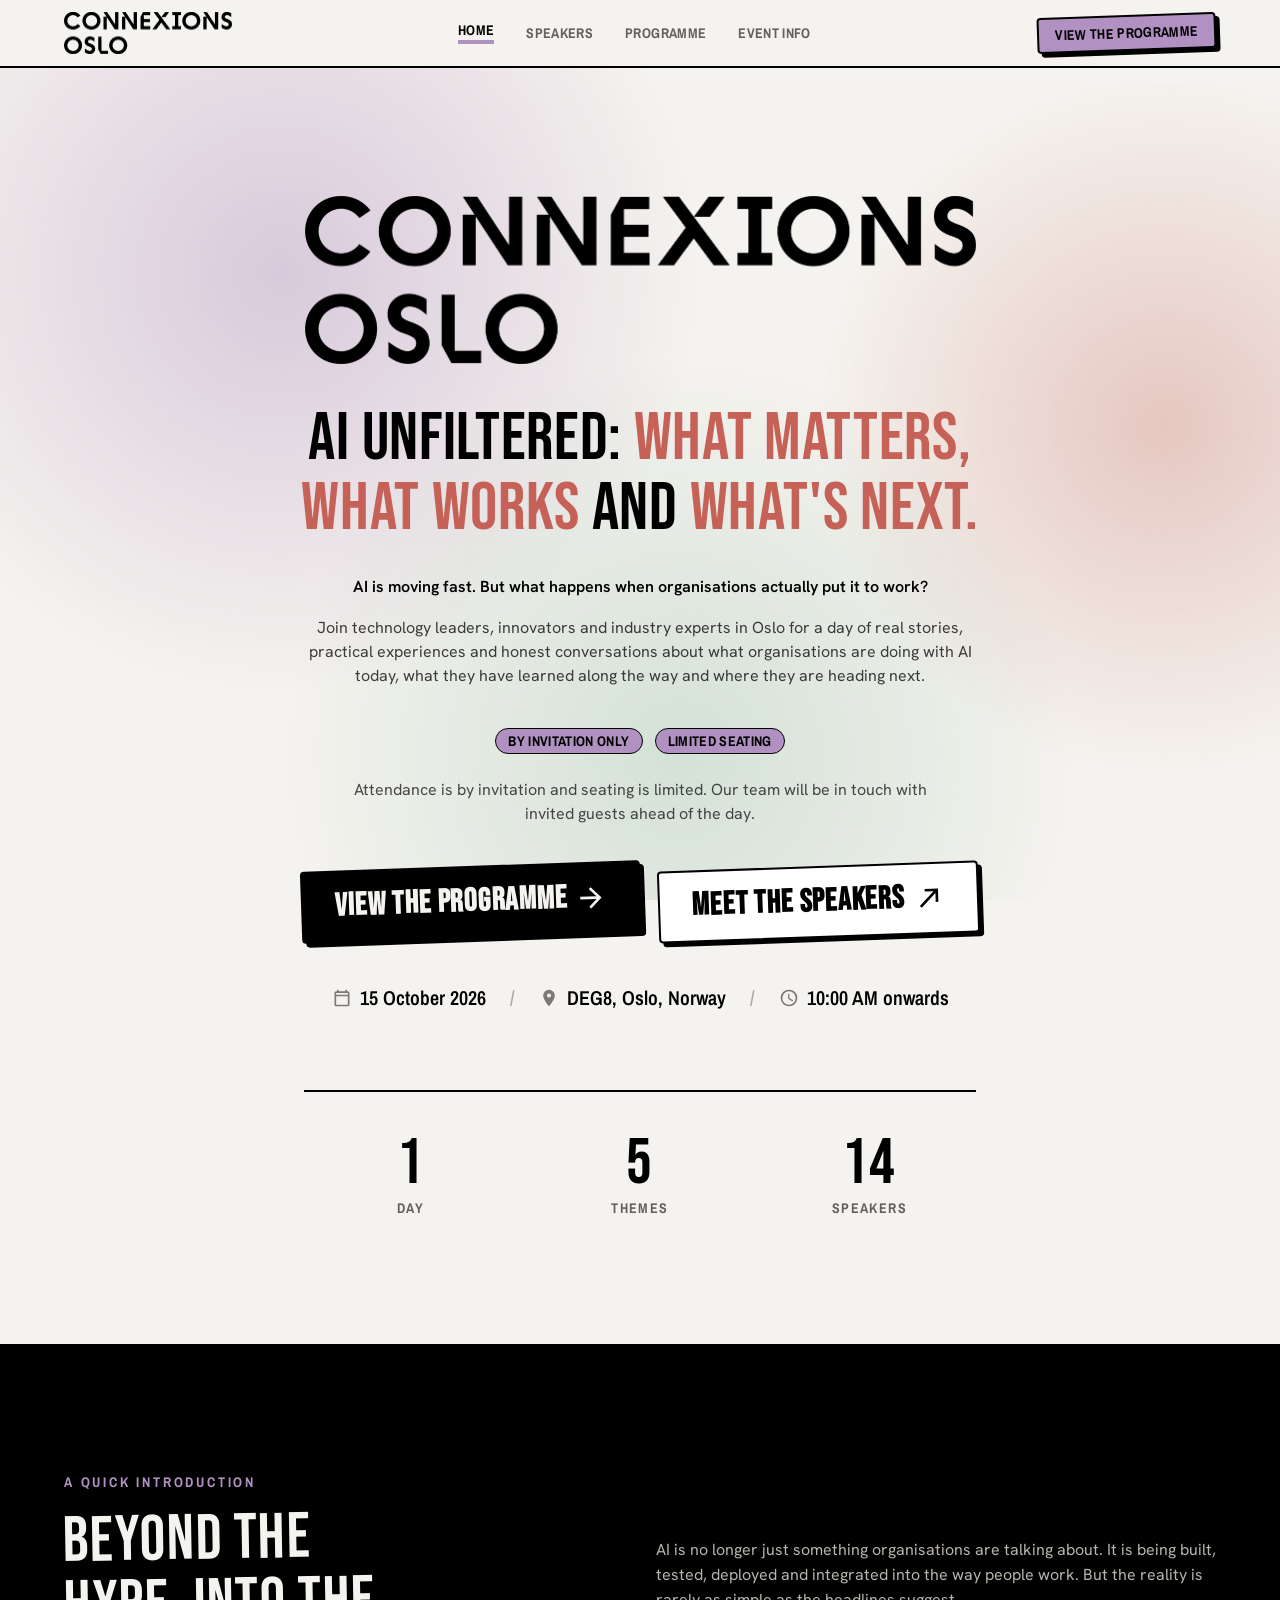
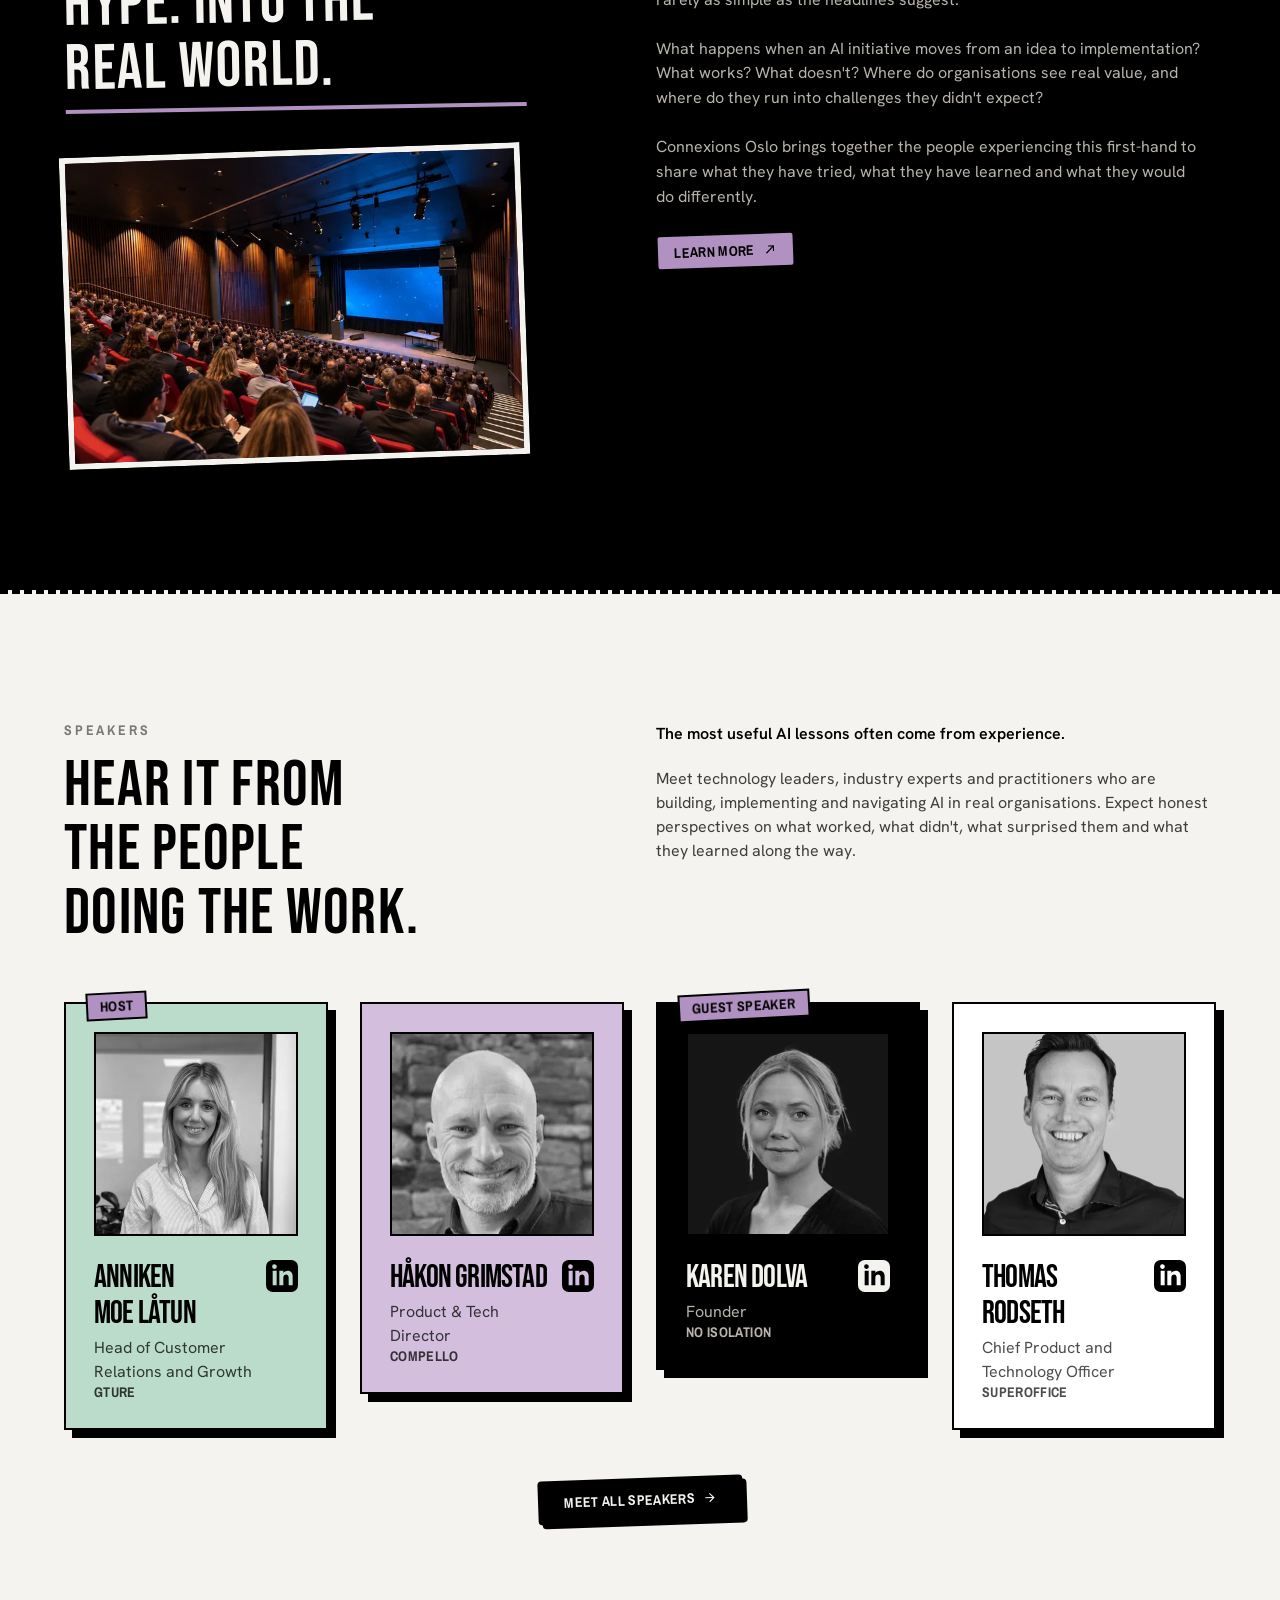
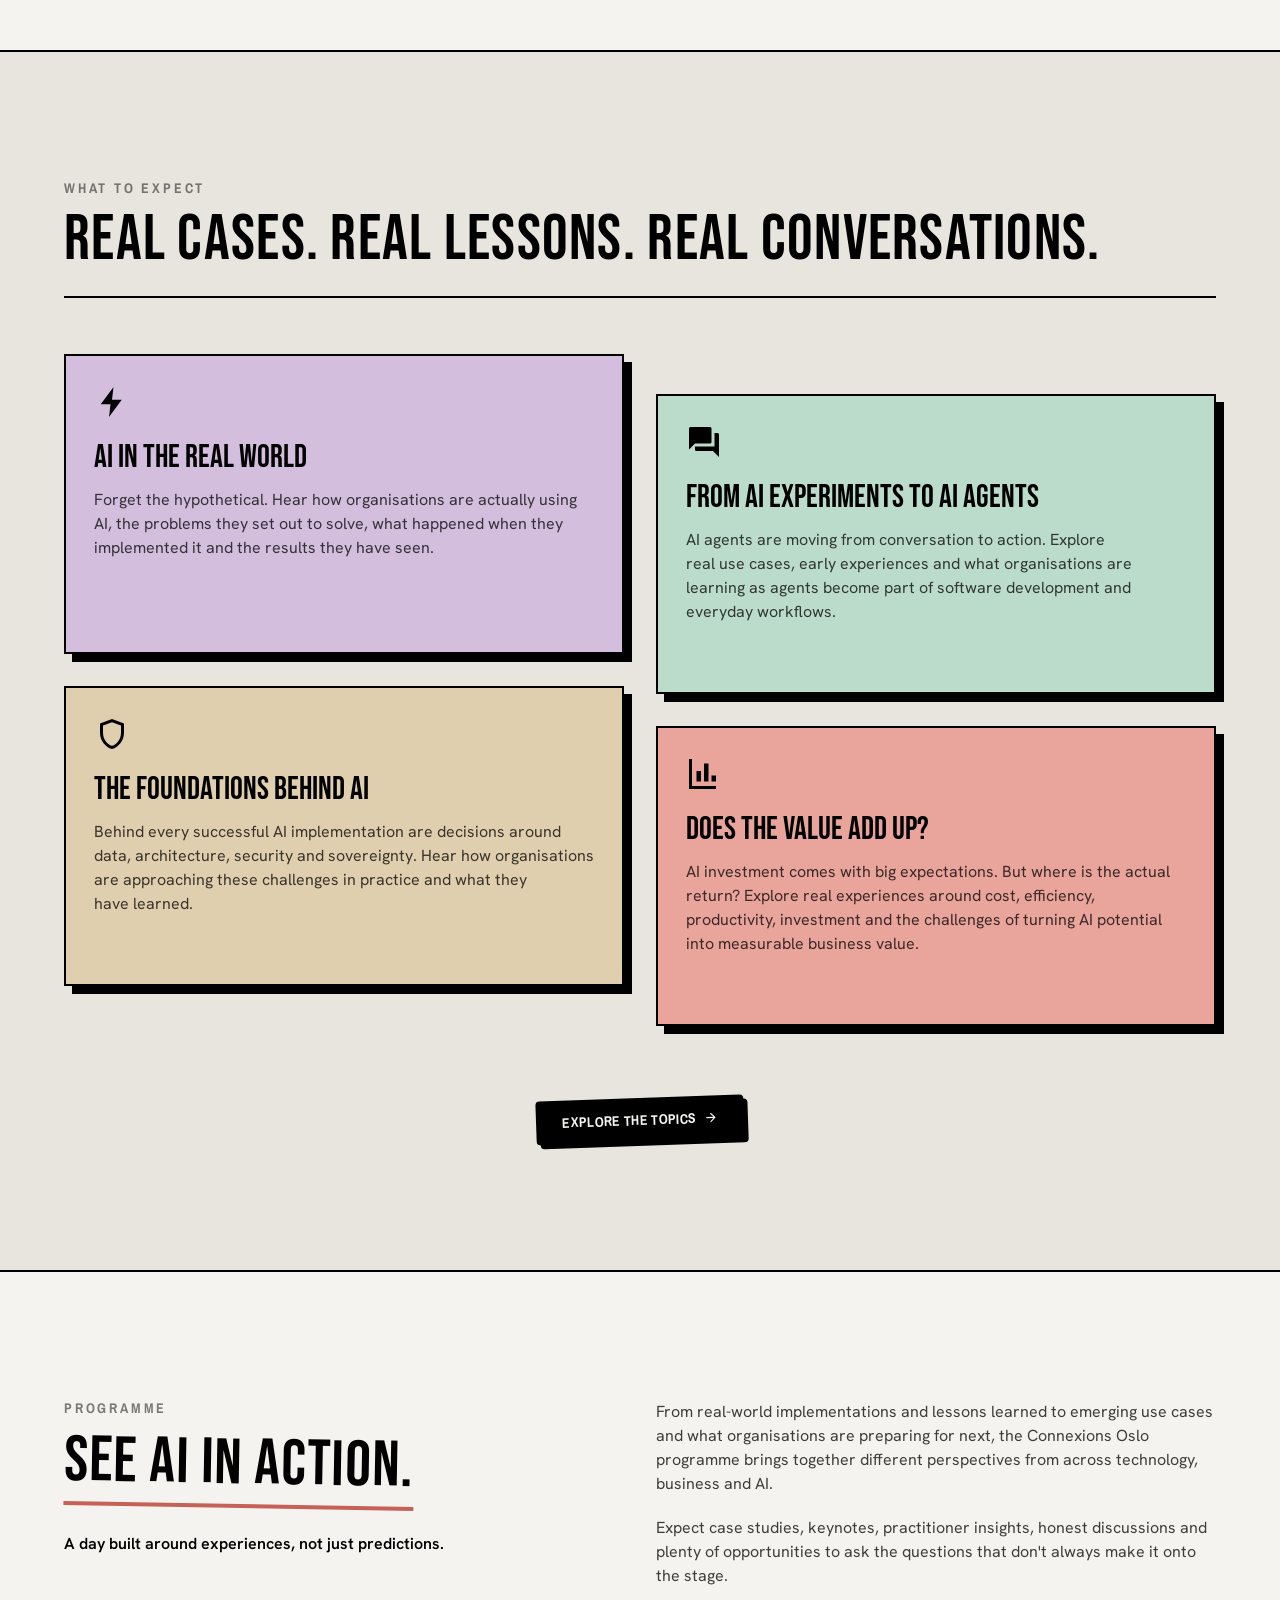
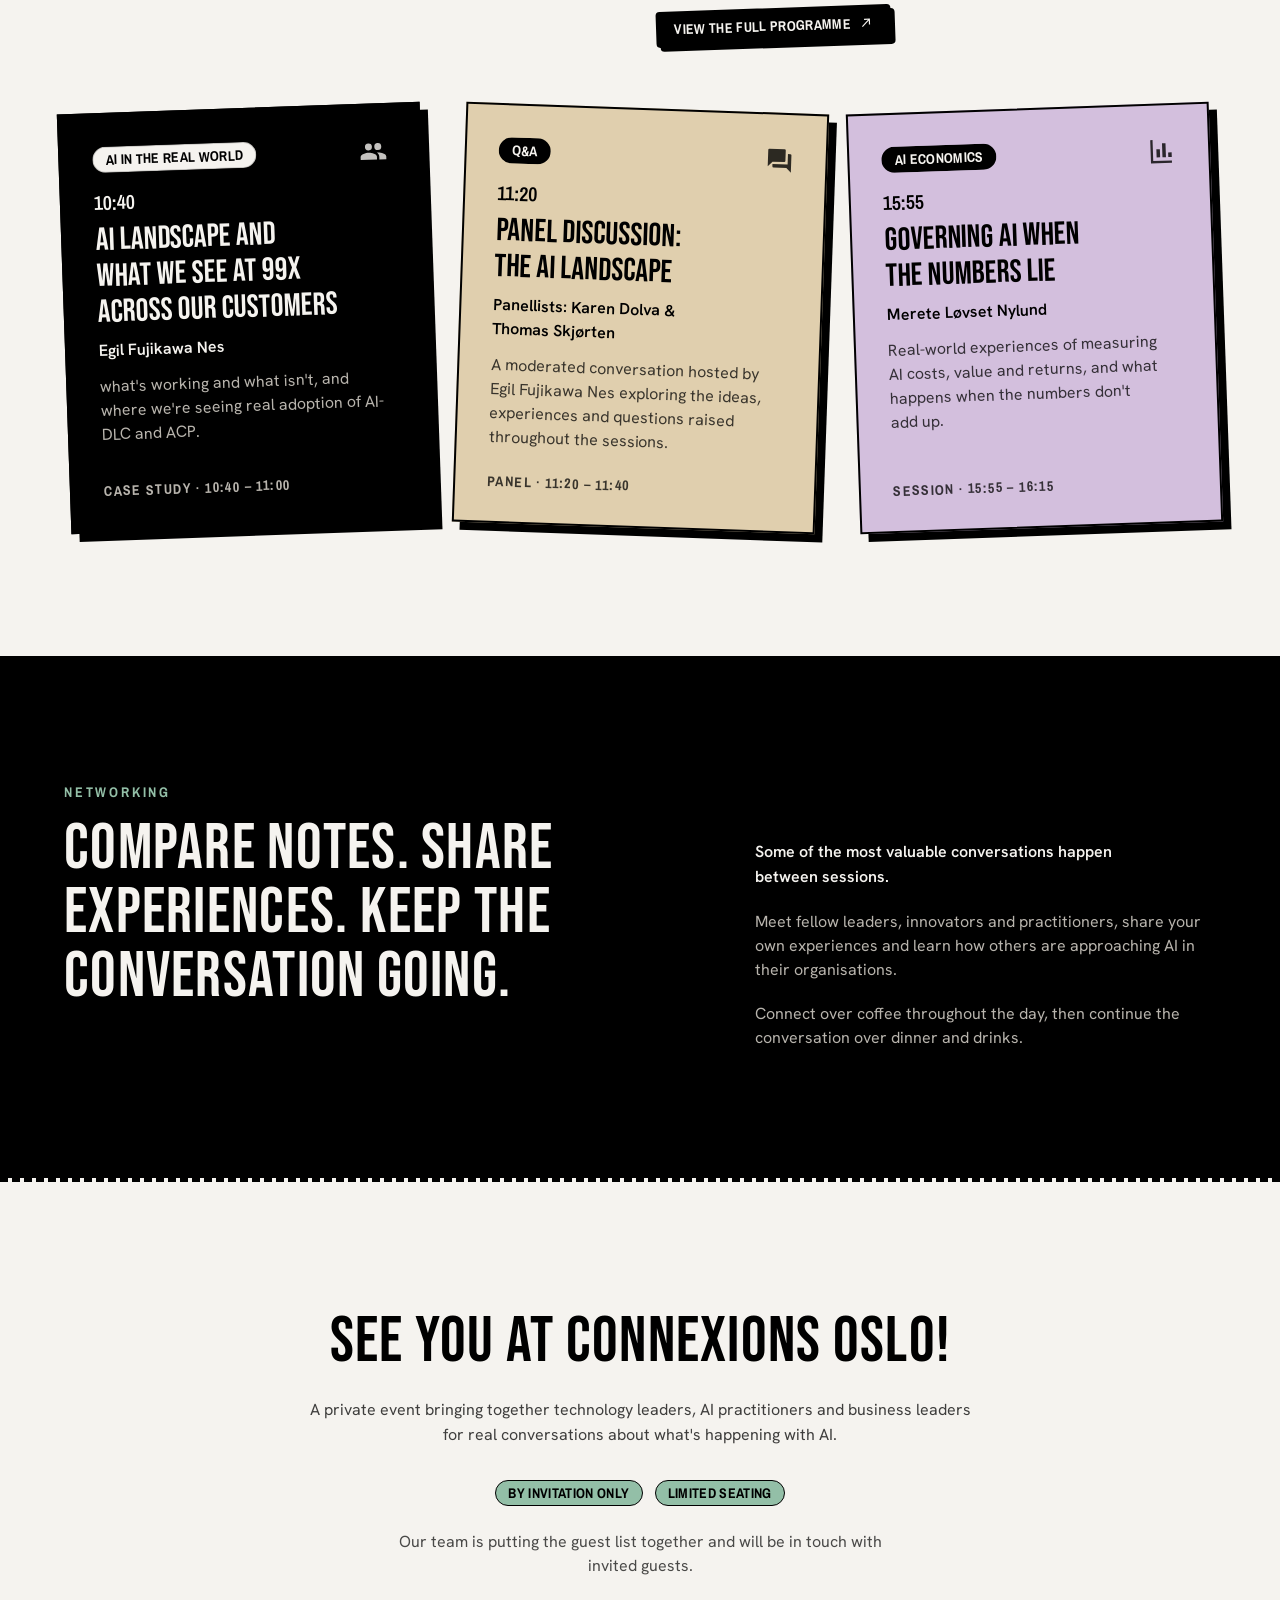
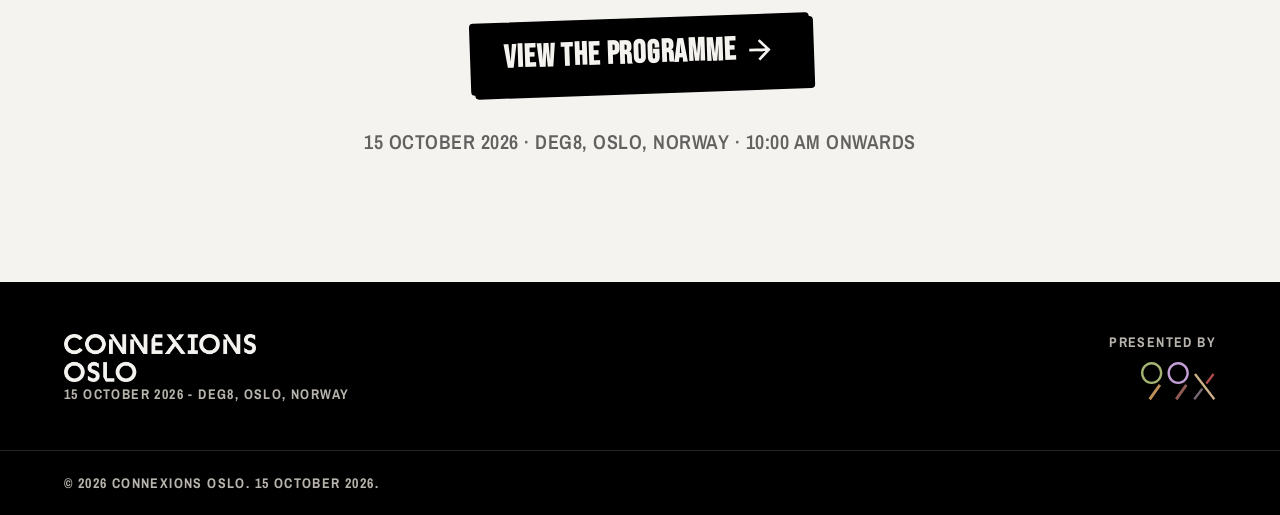
==== commit 27d3282a: "Build from 05b63cc94a32195204d06528341d705aa1e77d44" ====
--- a/index.html
+++ b/index.html
@@ -35,7 +35,7 @@
         --> <figure class="mt-10 mr-0 mb-0 ml-0">   <img src="/_astro/the-event.yRUqTWaw_1EKp90.webp" srcset="/_astro/the-event.yRUqTWaw_Z1IdJcY.webp 440w, /_astro/the-event.yRUqTWaw_1OeuUa.webp 660w, /_astro/the-event.yRUqTWaw_TLrIT.webp 900w" alt="A speaker on stage at a previous Connexions event, in front of a screen showing the Connexions Oslo wordmark." sizes="(min-width: 1024px) 460px, 90vw" loading="lazy" decoding="async" width="1536" height="1024" class="w-full -rotate-2 border-[6px] border-chalk bg-ink object-cover"> </figure> </div> <div class="flex flex-col items-start gap-6 lg:col-span-6 lg:col-start-7 lg:pt-16"> <p class="font-body text-body-lg text-chalk-dim">AI is no longer just something organisations are talking about. It is being built, tested, deployed and integrated into the way people work. But the reality is rarely as simple as the headlines suggest.</p><p class="font-body text-body-lg text-chalk-dim">What happens when an AI initiative moves from an idea to implementation? What works? What doesn&#39;t? Where do organisations see real value, and where do they run into challenges they didn&#39;t expect?</p><p class="font-body text-body-lg text-chalk-dim">Connexions Oslo brings together the people experiencing this first-hand to share what they have tried, what they have learned and what they would do differently.</p> <a class="inline-flex items-center justify-center gap-2 uppercase font-bold whitespace-nowrap edge drop-1 rounded-[var(--radius-sticker)] no-underline select-none sticker bg-lavender text-ink px-4 py-2 text-label font-ui tracking-wide " href="/event-info/"> Learn More <svg class="size-[1em] shrink-0" viewBox="0 0 24 24" fill="currentColor" aria-hidden="true" focusable="false"><path d="M9 5v2h6.59L5 17.59 6.41 19 17 8.41V15h2V5H9Z"></path></svg></a> </div> </div> </section>  <section class="border-t-4 border-dashed border-ink"> <div class="shell section-y"> <div class="grid gap-8 lg:grid-cols-12"> <div class="lg:col-span-5"> <p class="font-ui text-label font-bold tracking-[0.2em] text-ink/50 uppercase"> Speakers </p> <h2 class="mt-4 font-display text-headline-xl text-balance">Hear it from the people doing the work.</h2> </div> <div class="flex flex-col items-start gap-5 lg:col-span-6 lg:col-start-7"> <p class="font-body text-body-lg font-semibold">The most useful AI lessons often come from experience.</p> <p class="font-body text-body-md text-ink/75">Meet technology leaders, industry experts and practitioners who are building, implementing and navigating AI in real organisations. Expect honest perspectives on what worked, what didn&#39;t, what surprised them and what they learned along the way.</p> </div> </div> <ul class="mt-14 grid list-none gap-8 p-0 sm:grid-cols-2 lg:grid-cols-4"> <li> <article class="group relative flex flex-col p-6 transition-transform duration-300 sm:p-7 edge drop-2 hover:-translate-y-1.5 bg-sage-soft text-ink"> <span class="absolute -top-3 left-5 z-10 -rotate-3 px-3 py-1 font-ui text-label font-bold uppercase tracking-wide edge bg-lavender text-ink"> Host </span> <div class="edge relative mb-6 aspect-square w-full overflow-hidden bg-paper-dim">   <img src="/_astro/Anniken%20Moe%20L%C3%A5tun.9xglSl1j_Z1vIiT7.webp" srcset="/_astro/Anniken%20Moe%20L%C3%A5tun.9xglSl1j_Z1mKjXp.webp 286w, /_astro/Anniken%20Moe%20L%C3%A5tun.9xglSl1j_AEkmC.webp 400w, /_astro/Anniken%20Moe%20L%C3%A5tun.9xglSl1j_Z17zyBC.webp 572w" alt="Anniken Moe Låtun, Head of Customer Relations and Growth at Gture" sizes="(min-width: 1024px) 380px, (min-width: 640px) 45vw, 90vw" loading="lazy" fetchpriority="auto" decoding="async" width="800" height="800" class="size-full object-cover grayscale transition-[filter] duration-500 group-hover:grayscale-0"> </div> <div class="flex items-start justify-between gap-3"> <div class="min-w-0"> <h3 class="font-display text-headline-lg tracking-tight text-balance">Anniken Moe Låtun</h3> <p class="mt-1 font-body text-body-md text-ink/75"> Head of Customer Relations and Growth <span class="block font-ui text-label font-bold uppercase tracking-wide"> Gture </span> </p>  </div> <a href="https://www.linkedin.com/in/anniken-moe/" rel="noopener noreferrer" target="_blank" class="shrink-0 transition-transform hover:scale-110"> <svg class="size-8" viewBox="0 0 24 24" fill="currentColor" role="img" aria-label="Anniken Moe Låtun on LinkedIn" focusable="false"><path d="M19 0H5a5 5 0 0 0-5 5v14a5 5 0 0 0 5 5h14a5 5 0 0 0 5-5V5a5 5 0 0 0-5-5ZM8 19H5V8h3v11ZM6.5 6.73a1.77 1.77 0 1 1 0-3.53 1.77 1.77 0 0 1 0 3.53ZM20 19h-3v-5.6c0-3.37-4-3.12-4 0V19h-3V8h3v1.77c1.4-2.59 7-2.78 7 2.47V19Z"></path></svg> </a> </div> </article> </li><li> <article class="group relative flex flex-col p-6 transition-transform duration-300 sm:p-7 edge drop-2 hover:-translate-y-1.5 bg-lavender-soft text-ink">  <div class="edge relative mb-6 aspect-square w-full overflow-hidden bg-paper-dim">   <img src="/_astro/Hakon%20Grimstand.DdBIY8-d_87nhb.webp" srcset="/_astro/Hakon%20Grimstand.DdBIY8-d_87nhb.webp 254w" alt="Håkon Grimstad, Product &amp; Tech Director at Compello" sizes="(min-width: 1024px) 380px, (min-width: 640px) 45vw, 90vw" loading="lazy" fetchpriority="auto" decoding="async" width="254" height="254" class="size-full object-cover grayscale transition-[filter] duration-500 group-hover:grayscale-0"> </div> <div class="flex items-start justify-between gap-3"> <div class="min-w-0"> <h3 class="font-display text-headline-lg tracking-tight text-balance">Håkon Grimstad</h3> <p class="mt-1 font-body text-body-md text-ink/75"> Product &amp; Tech Director <span class="block font-ui text-label font-bold uppercase tracking-wide"> Compello </span> </p>  </div> <a href="https://www.linkedin.com/in/h%C3%A5kon-grimstad-55aa15b/" rel="noopener noreferrer" target="_blank" class="shrink-0 transition-transform hover:scale-110"> <svg class="size-8" viewBox="0 0 24 24" fill="currentColor" role="img" aria-label="Håkon Grimstad on LinkedIn" focusable="false"><path d="M19 0H5a5 5 0 0 0-5 5v14a5 5 0 0 0 5 5h14a5 5 0 0 0 5-5V5a5 5 0 0 0-5-5ZM8 19H5V8h3v11ZM6.5 6.73a1.77 1.77 0 1 1 0-3.53 1.77 1.77 0 0 1 0 3.53ZM20 19h-3v-5.6c0-3.37-4-3.12-4 0V19h-3V8h3v1.77c1.4-2.59 7-2.78 7 2.47V19Z"></path></svg> </a> </div> </article> </li><li> <article class="group relative flex flex-col p-6 transition-transform duration-300 sm:p-7 edge drop-2 hover:-translate-y-1.5 bg-ink text-chalk"> <span class="absolute -top-3 left-5 z-10 -rotate-3 px-3 py-1 font-ui text-label font-bold uppercase tracking-wide edge bg-lavender text-ink"> Guest Speaker </span> <div class="edge relative mb-6 aspect-square w-full overflow-hidden bg-paper-dim">   <img src="/_astro/Karen%20Dolva.Dwbq2fcc_Z2e5N8c.webp" srcset="/_astro/Karen%20Dolva.Dwbq2fcc_fxCui.webp 286w, /_astro/Karen%20Dolva.Dwbq2fcc_Z2o2Hep.webp 400w, /_astro/Karen%20Dolva.Dwbq2fcc_Z10083y.webp 572w" alt="Karen Dolva, Founder at No Isolation" sizes="(min-width: 1024px) 380px, (min-width: 640px) 45vw, 90vw" loading="lazy" fetchpriority="auto" decoding="async" width="800" height="800" class="size-full object-cover grayscale transition-[filter] duration-500 group-hover:grayscale-0"> </div> <div class="flex items-start justify-between gap-3"> <div class="min-w-0"> <h3 class="font-display text-headline-lg tracking-tight text-balance">Karen Dolva</h3> <p class="mt-1 font-body text-body-md text-chalk-dim"> Founder <span class="block font-ui text-label font-bold uppercase tracking-wide"> No Isolation </span> </p>  </div> <a href="https://www.linkedin.com/in/karen-dolva-22632a60/" rel="noopener noreferrer" target="_blank" class="shrink-0 transition-transform hover:scale-110"> <svg class="size-8" viewBox="0 0 24 24" fill="currentColor" role="img" aria-label="Karen Dolva on LinkedIn" focusable="false"><path d="M19 0H5a5 5 0 0 0-5 5v14a5 5 0 0 0 5 5h14a5 5 0 0 0 5-5V5a5 5 0 0 0-5-5ZM8 19H5V8h3v11ZM6.5 6.73a1.77 1.77 0 1 1 0-3.53 1.77 1.77 0 0 1 0 3.53ZM20 19h-3v-5.6c0-3.37-4-3.12-4 0V19h-3V8h3v1.77c1.4-2.59 7-2.78 7 2.47V19Z"></path></svg> </a> </div> </article> </li><li> <article class="group relative flex flex-col p-6 transition-transform duration-300 sm:p-7 edge drop-2 hover:-translate-y-1.5 bg-white text-ink">  <div class="edge relative mb-6 aspect-square w-full overflow-hidden bg-paper-dim">   <img src="/_astro/Thomas%20Rodseth.CXM9eEWe_lVnnL.webp" srcset="/_astro/Thomas%20Rodseth.CXM9eEWe_Z27oLJ5.webp 286w, /_astro/Thomas%20Rodseth.CXM9eEWe_Z1MUdnz.webp 400w, /_astro/Thomas%20Rodseth.CXM9eEWe_Z2i4oG8.webp 572w" alt="Thomas Rodseth, Chief Product and Technology Officer at Superoffice" sizes="(min-width: 1024px) 380px, (min-width: 640px) 45vw, 90vw" loading="lazy" fetchpriority="auto" decoding="async" width="692" height="749" class="size-full object-cover grayscale transition-[filter] duration-500 group-hover:grayscale-0"> </div> <div class="flex items-start justify-between gap-3"> <div class="min-w-0"> <h3 class="font-display text-headline-lg tracking-tight text-balance">Thomas Rodseth</h3> <p class="mt-1 font-body text-body-md text-ink/70"> Chief Product and Technology Officer <span class="block font-ui text-label font-bold uppercase tracking-wide"> Superoffice </span> </p>  </div> <a href="https://www.linkedin.com/in/thomasroedseth/" rel="noopener noreferrer" target="_blank" class="shrink-0 transition-transform hover:scale-110"> <svg class="size-8" viewBox="0 0 24 24" fill="currentColor" role="img" aria-label="Thomas Rodseth on LinkedIn" focusable="false"><path d="M19 0H5a5 5 0 0 0-5 5v14a5 5 0 0 0 5 5h14a5 5 0 0 0 5-5V5a5 5 0 0 0-5-5ZM8 19H5V8h3v11ZM6.5 6.73a1.77 1.77 0 1 1 0-3.53 1.77 1.77 0 0 1 0 3.53ZM20 19h-3v-5.6c0-3.37-4-3.12-4 0V19h-3V8h3v1.77c1.4-2.59 7-2.78 7 2.47V19Z"></path></svg> </a> </div> </article> </li> </ul> <div class="mt-12 flex justify-center"> <a class="inline-flex items-center justify-center gap-2 uppercase font-bold whitespace-nowrap edge drop-1 rounded-[var(--radius-sticker)] no-underline select-none sticker bg-ink text-chalk px-6 py-3 text-label font-ui tracking-wide " href="/speakers/"> Meet all speakers <svg class="size-[1em] shrink-0" viewBox="0 0 24 24" fill="currentColor" aria-hidden="true" focusable="false"><path d="M12 4l-1.41 1.41L16.17 11H4v2h12.17l-5.58 5.59L12 20l8-8-8-8Z"></path></svg></a> </div> </div> </section>  <section id="what-to-expect" class="border-t-2 border-ink bg-paper-dim"> <div class="shell section-y"> <div class="mb-14 flex flex-col gap-4 border-b-2 border-ink pb-6 sm:flex-row sm:items-end sm:justify-between"> <div> <p class="font-ui text-label font-bold tracking-[0.2em] text-ink/50 uppercase"> What to expect </p> <h2 class="mt-3 font-display text-headline-xl text-balance"> Real cases. Real lessons. Real conversations. </h2> </div> </div> <ul class="grid list-none gap-8 p-0 sm:grid-cols-2"> <li> <article class="flex h-full flex-col p-7 transition-transform duration-300 hover:-translate-y-1.5 edge drop-2 bg-lavender-soft text-ink"> <svg class="size-9" viewBox="0 0 24 24" fill="currentColor" aria-hidden="true" focusable="false"><path d="M13 2 4.5 13.5H11l-1 8.5 8.5-11.5H12l1-8.5Z"></path></svg> <h3 class="mt-5 font-display text-headline-lg text-balance">AI in the real world</h3> <p class="mt-3 max-w-[60ch] font-body text-body-md text-ink/75"> Forget the hypothetical. Hear how organisations are actually using AI, the problems they set out to solve, what happened when they implemented it and the results they have seen. </p> </article> </li><li> <article class="flex h-full flex-col p-7 transition-transform duration-300 hover:-translate-y-1.5 edge drop-2 bg-sage-soft text-ink sm:mt-10"> <svg class="size-9" viewBox="0 0 24 24" fill="currentColor" aria-hidden="true" focusable="false"><path d="M17 12V3a1 1 0 0 0-1-1H3a1 1 0 0 0-1 1v14l4-4h10a1 1 0 0 0 1-1Zm4-6h-2v9H6v2a1 1 0 0 0 1 1h11l4 4V7a1 1 0 0 0-1-1Z"></path></svg> <h3 class="mt-5 font-display text-headline-lg text-balance">From AI experiments to AI agents</h3> <p class="mt-3 max-w-[60ch] font-body text-body-md text-ink/75"> AI agents are moving from conversation to action. Explore real use cases, early experiences and what organisations are learning as agents become part of software development and everyday workflows. </p> </article> </li><li> <article class="flex h-full flex-col p-7 transition-transform duration-300 hover:-translate-y-1.5 edge drop-2 bg-tan-soft text-ink"> <svg class="size-9" viewBox="0 0 24 24" fill="currentColor" aria-hidden="true" focusable="false"><path d="M12 2 4 5v6.1c0 5 3.4 9.7 8 10.9 4.6-1.2 8-5.9 8-10.9V5l-8-3Zm6 9.1c0 4-2.6 7.8-6 8.8-3.4-1-6-4.8-6-8.8V6.4l6-2.2 6 2.2v4.7Z"></path></svg> <h3 class="mt-5 font-display text-headline-lg text-balance">The foundations behind AI</h3> <p class="mt-3 max-w-[60ch] font-body text-body-md text-ink/75"> Behind every successful AI implementation are decisions around data, architecture, security and sovereignty. Hear how organisations are approaching these challenges in practice and what they have learned. </p> </article> </li><li> <article class="flex h-full flex-col p-7 transition-transform duration-300 hover:-translate-y-1.5 edge drop-2 bg-salmon-soft text-ink sm:mt-10"> <svg class="size-9" viewBox="0 0 24 24" fill="currentColor" aria-hidden="true" focusable="false"><path d="M4 20h16v2H2V2h2v18Zm3-3V10h3v7H7Zm5 0V5h3v12h-3Zm5 0v-4h3v4h-3Z"></path></svg> <h3 class="mt-5 font-display text-headline-lg text-balance">Does the value add up?</h3> <p class="mt-3 max-w-[60ch] font-body text-body-md text-ink/75"> AI investment comes with big expectations. But where is the actual return? Explore real experiences around cost, efficiency, productivity, investment and the challenges of turning AI potential into measurable business value. </p> </article> </li> </ul> <div class="mt-16 flex justify-center sm:mt-28"> <a class="inline-flex items-center justify-center gap-2 uppercase font-bold whitespace-nowrap edge drop-1 rounded-[var(--radius-sticker)] no-underline select-none sticker bg-ink text-chalk px-6 py-3 text-label font-ui tracking-wide " href="/agenda/"> Explore the topics <svg class="size-[1em] shrink-0" viewBox="0 0 24 24" fill="currentColor" aria-hidden="true" focusable="false"><path d="M12 4l-1.41 1.41L16.17 11H4v2h12.17l-5.58 5.59L12 20l8-8-8-8Z"></path></svg></a> </div> </div> </section>  <section class="border-t-2 border-ink"> <div class="shell section-y"> <div class="grid gap-8 lg:grid-cols-12"> <div class="lg:col-span-5"> <p class="font-ui text-label font-bold tracking-[0.2em] text-ink/50 uppercase"> Programme </p> <h2 class="mt-4 inline-block rotate-1 border-b-4 border-salmon pb-2 font-display text-headline-xl"> See AI in action. </h2> <p class="mt-6 font-body text-body-lg font-semibold">A day built around experiences, not just predictions.</p> </div> <div class="flex flex-col items-start gap-5 lg:col-span-6 lg:col-start-7"> <p class="font-body text-body-md text-ink/75">From real-world implementations and lessons learned to emerging use cases and what organisations are preparing for next, the Connexions Oslo programme brings together different perspectives from across technology, business and AI.</p><p class="font-body text-body-md text-ink/75">Expect case studies, keynotes, practitioner insights, honest discussions and plenty of opportunities to ask the questions that don&#39;t always make it onto the stage.</p> <a class="inline-flex items-center justify-center gap-2 uppercase font-bold whitespace-nowrap edge drop-1 rounded-[var(--radius-sticker)] no-underline select-none sticker bg-ink text-chalk px-4 py-2 text-label font-ui tracking-wide " href="/agenda/"> View the full programme <svg class="size-[1em] shrink-0" viewBox="0 0 24 24" fill="currentColor" aria-hidden="true" focusable="false"><path d="M9 5v2h6.59L5 17.59 6.41 19 17 8.41V15h2V5H9Z"></path></svg></a> </div> </div> <!--
         Highlights are read from content/agenda.json (`"featured": true`),
         so the schedule never drifts between this page and /agenda.
-      --> <ul class="mt-16 grid list-none gap-8 p-0 sm:grid-cols-2 lg:grid-cols-3"> <li> <article class="relative flex flex-col p-6 sm:p-8 edge drop-2 sticker bg-ink text-chalk h-full min-h-[20rem]"> <div class="mb-4 flex items-start justify-between gap-3"> <span class="inline-flex items-center rounded-full px-3 py-1 font-ui text-label font-bold uppercase tracking-wide whitespace-nowrap border border-ink/20 bg-chalk text-ink"> AI in the real world </span> <svg class="size-7 shrink-0 opacity-80" viewBox="0 0 24 24" fill="currentColor" aria-hidden="true" focusable="false"><path d="M16 11a3 3 0 1 0 0-6 3 3 0 0 0 0 6Zm-8 0a3 3 0 1 0 0-6 3 3 0 0 0 0 6Zm0 2c-2.33 0-7 1.17-7 3.5V19h14v-2.5c0-2.33-4.67-3.5-7-3.5Zm8 0c-.29 0-.62.02-.97.05 1.16.84 1.97 1.97 1.97 3.45V19h6v-2.5c0-2.33-4.67-3.5-7-3.5Z"></path></svg> </div> <p class="mb-2 font-ui text-accent-ui font-semibold tabular-nums"> <time datetime="2026-10-15T10:40:00+02:00">10:40</time> </p> <h3 class="font-display text-headline-lg text-balance">AI Landscape and what we see at 99x across our customers</h3> <p class="mt-2 font-body text-body-md font-semibold">Egil Fujikawa Nes</p> <p class="mt-3 max-w-[68ch] font-body text-body-md text-chalk-dim"> what&#39;s working and what isn&#39;t, and where we&#39;re seeing real adoption of AI-DLC and ACP. </p> <p class="mt-auto pt-6 font-ui text-label uppercase tracking-widest text-chalk-dim"> Case study · 10:40 – 11:00 </p> </article> </li><li> <article class="relative flex flex-col p-6 sm:p-8 edge drop-2 sticker-alt bg-tan-soft text-ink h-full min-h-[20rem]"> <div class="mb-4 flex items-start justify-between gap-3"> <span class="inline-flex items-center rounded-full px-3 py-1 font-ui text-label font-bold uppercase tracking-wide whitespace-nowrap border border-ink/20 bg-ink text-chalk"> Q&amp;A </span> <svg class="size-7 shrink-0 opacity-80" viewBox="0 0 24 24" fill="currentColor" aria-hidden="true" focusable="false"><path d="M17 12V3a1 1 0 0 0-1-1H3a1 1 0 0 0-1 1v14l4-4h10a1 1 0 0 0 1-1Zm4-6h-2v9H6v2a1 1 0 0 0 1 1h11l4 4V7a1 1 0 0 0-1-1Z"></path></svg> </div> <p class="mb-2 font-ui text-accent-ui font-semibold tabular-nums"> <time datetime="2026-10-15T11:20:00+02:00">11:20</time> </p> <h3 class="font-display text-headline-lg text-balance">Panel Discussion: AI in Practice</h3> <p class="mt-2 font-body text-body-md font-semibold">Panellists: Karen Dolva &amp; Thomas Skjørten</p> <p class="mt-3 max-w-[68ch] font-body text-body-md text-ink/75"> A moderated conversation exploring the ideas, experiences and questions raised throughout the sessions. </p> <p class="mt-auto pt-6 font-ui text-label uppercase tracking-widest text-ink/75"> Panel · 11:20 – 11:40 </p> </article> </li><li> <article class="relative flex flex-col p-6 sm:p-8 edge drop-2 sticker bg-lavender-soft text-ink h-full min-h-[20rem]"> <div class="mb-4 flex items-start justify-between gap-3"> <span class="inline-flex items-center rounded-full px-3 py-1 font-ui text-label font-bold uppercase tracking-wide whitespace-nowrap border border-ink/20 bg-ink text-chalk"> AI Economics </span> <svg class="size-7 shrink-0 opacity-80" viewBox="0 0 24 24" fill="currentColor" aria-hidden="true" focusable="false"><path d="M4 20h16v2H2V2h2v18Zm3-3V10h3v7H7Zm5 0V5h3v12h-3Zm5 0v-4h3v4h-3Z"></path></svg> </div> <p class="mb-2 font-ui text-accent-ui font-semibold tabular-nums"> <time datetime="2026-10-15T15:55:00+02:00">15:55</time> </p> <h3 class="font-display text-headline-lg text-balance">Governing AI when the numbers lie</h3> <p class="mt-2 font-body text-body-md font-semibold">Merete Løvset Nylund</p> <p class="mt-3 max-w-[68ch] font-body text-body-md text-ink/75"> Real-world experiences of measuring AI costs, value and returns, and what happens when the numbers don&#39;t add up. </p> <p class="mt-auto pt-6 font-ui text-label uppercase tracking-widest text-ink/75"> Session · 15:55 – 16:15 </p> </article> </li> </ul> </div> </section>  <section class="bg-ink text-chalk"> <div class="shell section-y grid gap-10 lg:grid-cols-12 lg:gap-8"> <div class="lg:col-span-6"> <p class="font-ui text-label font-bold tracking-[0.2em] text-sage uppercase"> Networking </p> <h2 class="mt-4 font-display text-headline-xl text-balance">Compare notes. Share experiences. Keep the conversation going.</h2> </div> <div class="flex flex-col gap-5 lg:col-span-5 lg:col-start-8 lg:pt-14"> <p class="font-body text-body-lg font-semibold text-chalk">Some of the most valuable conversations happen between sessions.</p> <p class="font-body text-body-md text-chalk-dim">Meet fellow leaders, innovators and practitioners, share your own experiences and learn how others are approaching AI in their organisations.</p><p class="font-body text-body-md text-chalk-dim">Connect over coffee throughout the day, then continue the conversation over dinner and drinks.</p> </div> </div> </section>  <section class="border-t-4 border-dashed border-ink"> <div class="shell section-y flex flex-col items-center text-center"> <h2 class="max-w-3xl font-display text-headline-xl text-balance"> See you at Connexions Oslo! </h2> <p class="mt-6 max-w-2xl font-body text-body-lg text-ink/75">A private event bringing together technology leaders, AI practitioners and business leaders for real conversations about what&#39;s happening with AI.</p> <ul class="mt-8 flex list-none flex-wrap justify-center gap-3 p-0"> <li> <span class="inline-flex items-center rounded-full px-3 py-1 font-ui text-label font-bold uppercase tracking-wide whitespace-nowrap border border-current bg-sage text-ink"> By Invitation only </span> </li><li> <span class="inline-flex items-center rounded-full px-3 py-1 font-ui text-label font-bold uppercase tracking-wide whitespace-nowrap border border-current bg-sage text-ink"> Limited seating </span> </li> </ul> <p class="mt-6 max-w-xl font-body text-body-md text-ink/70">Our team is putting the guest list together and will be in touch with invited guests.</p> <div class="mt-10"> <a class="inline-flex items-center justify-center gap-2 uppercase font-bold whitespace-nowrap edge drop-1 rounded-[var(--radius-sticker)] no-underline select-none sticker bg-ink text-chalk px-8 py-4 text-headline-lg font-display tracking-wide " href="/agenda/"> View the Programme <svg class="size-[1em] shrink-0" viewBox="0 0 24 24" fill="currentColor" aria-hidden="true" focusable="false"><path d="M12 4l-1.41 1.41L16.17 11H4v2h12.17l-5.58 5.59L12 20l8-8-8-8Z"></path></svg></a> </div> <p class="mt-10 font-ui text-accent-ui font-semibold tracking-wide text-ink/60 uppercase"> 15 October 2026 · DEG8, Oslo, Norway · 10:00 AM onwards </p> </div> </section>  </main> <footer class="relative z-10 mt-auto border-t-4 border-ink bg-ink text-chalk"> <div class="shell flex flex-col gap-8 py-12 lg:flex-row lg:items-start lg:justify-between"> <div> <p class="m-0 text-chalk" role="img" aria-label="Connexions Oslo"> <span class="wordmark" style="--wordmark-w: clamp(9rem, 30vw, 12rem)"></span> </p> <p class="mt-1 font-ui text-label uppercase tracking-widest text-chalk-dim"> 15 October 2026 - DEG8, Oslo, Norway </p> </div> <!--
+      --> <ul class="mt-16 grid list-none gap-8 p-0 sm:grid-cols-2 lg:grid-cols-3"> <li> <article class="relative flex flex-col p-6 sm:p-8 edge drop-2 sticker bg-ink text-chalk h-full min-h-[20rem]"> <div class="mb-4 flex items-start justify-between gap-3"> <span class="inline-flex items-center rounded-full px-3 py-1 font-ui text-label font-bold uppercase tracking-wide whitespace-nowrap border border-ink/20 bg-chalk text-ink"> AI in the real world </span> <svg class="size-7 shrink-0 opacity-80" viewBox="0 0 24 24" fill="currentColor" aria-hidden="true" focusable="false"><path d="M16 11a3 3 0 1 0 0-6 3 3 0 0 0 0 6Zm-8 0a3 3 0 1 0 0-6 3 3 0 0 0 0 6Zm0 2c-2.33 0-7 1.17-7 3.5V19h14v-2.5c0-2.33-4.67-3.5-7-3.5Zm8 0c-.29 0-.62.02-.97.05 1.16.84 1.97 1.97 1.97 3.45V19h6v-2.5c0-2.33-4.67-3.5-7-3.5Z"></path></svg> </div> <p class="mb-2 font-ui text-accent-ui font-semibold tabular-nums"> <time datetime="2026-10-15T10:40:00+02:00">10:40</time> </p> <h3 class="font-display text-headline-lg text-balance">AI Landscape and what we see at 99x across our customers</h3> <p class="mt-2 font-body text-body-md font-semibold">Egil Fujikawa Nes</p> <p class="mt-3 max-w-[68ch] font-body text-body-md text-chalk-dim"> what&#39;s working and what isn&#39;t, and where we&#39;re seeing real adoption of AI-DLC and ACP. </p> <p class="mt-auto pt-6 font-ui text-label uppercase tracking-widest text-chalk-dim"> Case study · 10:40 – 11:00 </p> </article> </li><li> <article class="relative flex flex-col p-6 sm:p-8 edge drop-2 sticker-alt bg-tan-soft text-ink h-full min-h-[20rem]"> <div class="mb-4 flex items-start justify-between gap-3"> <span class="inline-flex items-center rounded-full px-3 py-1 font-ui text-label font-bold uppercase tracking-wide whitespace-nowrap border border-ink/20 bg-ink text-chalk"> Q&amp;A </span> <svg class="size-7 shrink-0 opacity-80" viewBox="0 0 24 24" fill="currentColor" aria-hidden="true" focusable="false"><path d="M17 12V3a1 1 0 0 0-1-1H3a1 1 0 0 0-1 1v14l4-4h10a1 1 0 0 0 1-1Zm4-6h-2v9H6v2a1 1 0 0 0 1 1h11l4 4V7a1 1 0 0 0-1-1Z"></path></svg> </div> <p class="mb-2 font-ui text-accent-ui font-semibold tabular-nums"> <time datetime="2026-10-15T11:20:00+02:00">11:20</time> </p> <h3 class="font-display text-headline-lg text-balance">Panel Discussion: The AI Landscape</h3> <p class="mt-2 font-body text-body-md font-semibold">Panellists: Karen Dolva &amp; Thomas Skjørten</p> <p class="mt-3 max-w-[68ch] font-body text-body-md text-ink/75"> A moderated conversation hosted by Egil Fujikawa Nes exploring the ideas, experiences and questions raised throughout the sessions. </p> <p class="mt-auto pt-6 font-ui text-label uppercase tracking-widest text-ink/75"> Panel · 11:20 – 11:40 </p> </article> </li><li> <article class="relative flex flex-col p-6 sm:p-8 edge drop-2 sticker bg-lavender-soft text-ink h-full min-h-[20rem]"> <div class="mb-4 flex items-start justify-between gap-3"> <span class="inline-flex items-center rounded-full px-3 py-1 font-ui text-label font-bold uppercase tracking-wide whitespace-nowrap border border-ink/20 bg-ink text-chalk"> AI Economics </span> <svg class="size-7 shrink-0 opacity-80" viewBox="0 0 24 24" fill="currentColor" aria-hidden="true" focusable="false"><path d="M4 20h16v2H2V2h2v18Zm3-3V10h3v7H7Zm5 0V5h3v12h-3Zm5 0v-4h3v4h-3Z"></path></svg> </div> <p class="mb-2 font-ui text-accent-ui font-semibold tabular-nums"> <time datetime="2026-10-15T15:55:00+02:00">15:55</time> </p> <h3 class="font-display text-headline-lg text-balance">Governing AI when the numbers lie</h3> <p class="mt-2 font-body text-body-md font-semibold">Merete Løvset Nylund</p> <p class="mt-3 max-w-[68ch] font-body text-body-md text-ink/75"> Real-world experiences of measuring AI costs, value and returns, and what happens when the numbers don&#39;t add up. </p> <p class="mt-auto pt-6 font-ui text-label uppercase tracking-widest text-ink/75"> Session · 15:55 – 16:15 </p> </article> </li> </ul> </div> </section>  <section class="bg-ink text-chalk"> <div class="shell section-y grid gap-10 lg:grid-cols-12 lg:gap-8"> <div class="lg:col-span-6"> <p class="font-ui text-label font-bold tracking-[0.2em] text-sage uppercase"> Networking </p> <h2 class="mt-4 font-display text-headline-xl text-balance">Compare notes. Share experiences. Keep the conversation going.</h2> </div> <div class="flex flex-col gap-5 lg:col-span-5 lg:col-start-8 lg:pt-14"> <p class="font-body text-body-lg font-semibold text-chalk">Some of the most valuable conversations happen between sessions.</p> <p class="font-body text-body-md text-chalk-dim">Meet fellow leaders, innovators and practitioners, share your own experiences and learn how others are approaching AI in their organisations.</p><p class="font-body text-body-md text-chalk-dim">Connect over coffee throughout the day, then continue the conversation over dinner and drinks.</p> </div> </div> </section>  <section class="border-t-4 border-dashed border-ink"> <div class="shell section-y flex flex-col items-center text-center"> <h2 class="max-w-3xl font-display text-headline-xl text-balance"> See you at Connexions Oslo! </h2> <p class="mt-6 max-w-2xl font-body text-body-lg text-ink/75">A private event bringing together technology leaders, AI practitioners and business leaders for real conversations about what&#39;s happening with AI.</p> <ul class="mt-8 flex list-none flex-wrap justify-center gap-3 p-0"> <li> <span class="inline-flex items-center rounded-full px-3 py-1 font-ui text-label font-bold uppercase tracking-wide whitespace-nowrap border border-current bg-sage text-ink"> By Invitation only </span> </li><li> <span class="inline-flex items-center rounded-full px-3 py-1 font-ui text-label font-bold uppercase tracking-wide whitespace-nowrap border border-current bg-sage text-ink"> Limited seating </span> </li> </ul> <p class="mt-6 max-w-xl font-body text-body-md text-ink/70">Our team is putting the guest list together and will be in touch with invited guests.</p> <div class="mt-10"> <a class="inline-flex items-center justify-center gap-2 uppercase font-bold whitespace-nowrap edge drop-1 rounded-[var(--radius-sticker)] no-underline select-none sticker bg-ink text-chalk px-8 py-4 text-headline-lg font-display tracking-wide " href="/agenda/"> View the Programme <svg class="size-[1em] shrink-0" viewBox="0 0 24 24" fill="currentColor" aria-hidden="true" focusable="false"><path d="M12 4l-1.41 1.41L16.17 11H4v2h12.17l-5.58 5.59L12 20l8-8-8-8Z"></path></svg></a> </div> <p class="mt-10 font-ui text-accent-ui font-semibold tracking-wide text-ink/60 uppercase"> 15 October 2026 · DEG8, Oslo, Norway · 10:00 AM onwards </p> </div> </section>  </main> <footer class="relative z-10 mt-auto border-t-4 border-ink bg-ink text-chalk"> <div class="shell flex flex-col gap-8 py-12 lg:flex-row lg:items-start lg:justify-between"> <div> <p class="m-0 text-chalk" role="img" aria-label="Connexions Oslo"> <span class="wordmark" style="--wordmark-w: clamp(9rem, 30vw, 12rem)"></span> </p> <p class="mt-1 font-ui text-label uppercase tracking-widest text-chalk-dim"> 15 October 2026 - DEG8, Oslo, Norway </p> </div> <!--
       Guarded: an empty <nav> is still a landmark screen readers announce, so
       with no links in site.json the element is not rendered at all.
     -->  <div class="flex flex-col gap-3 lg:items-end"> <span class="font-ui text-label uppercase tracking-widest text-chalk-dim">Presented by</span>   <img src="/_astro/99xlogo.DS0AHjfk_ZD6gkY.svg" alt="99x" loading="lazy" decoding="async" width="75" height="38"> </div> </div> <div class="border-t border-chalk/15"> <p class="shell py-6 font-ui text-label uppercase tracking-widest text-chalk-dim">
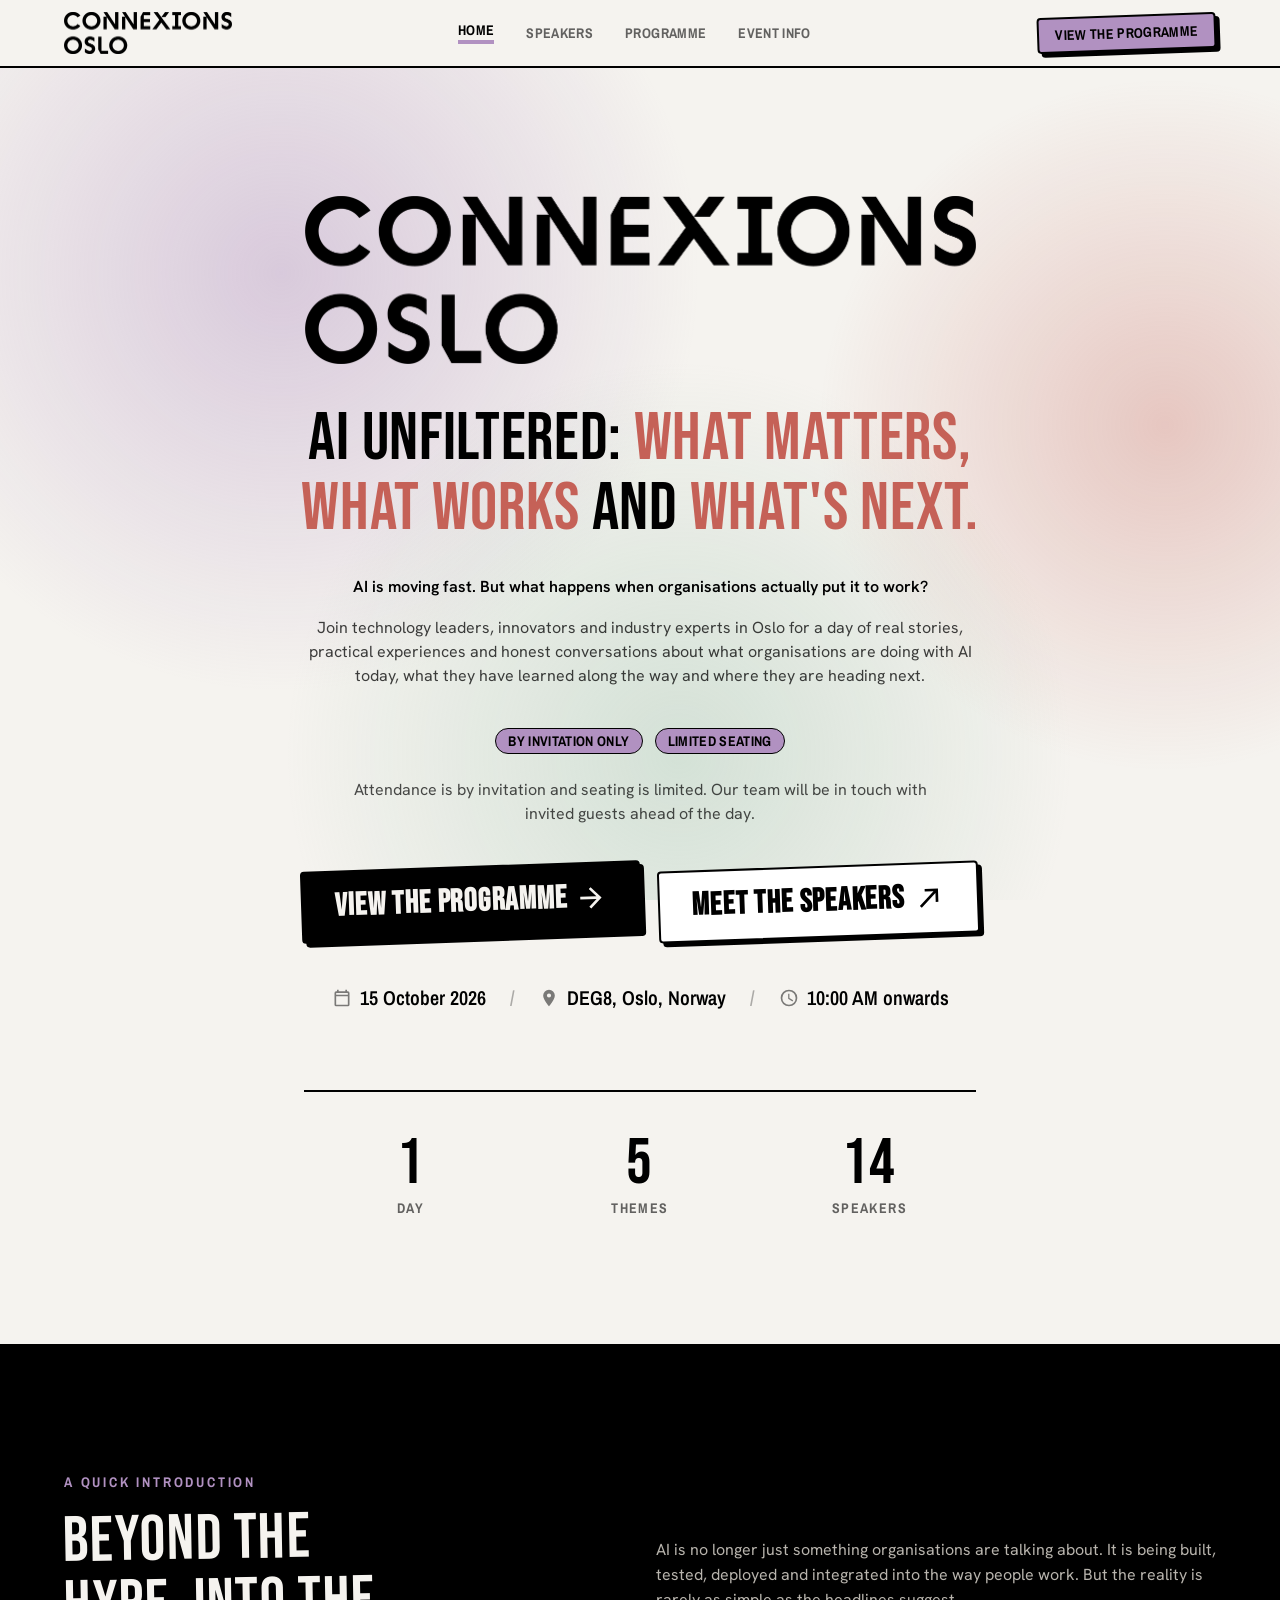
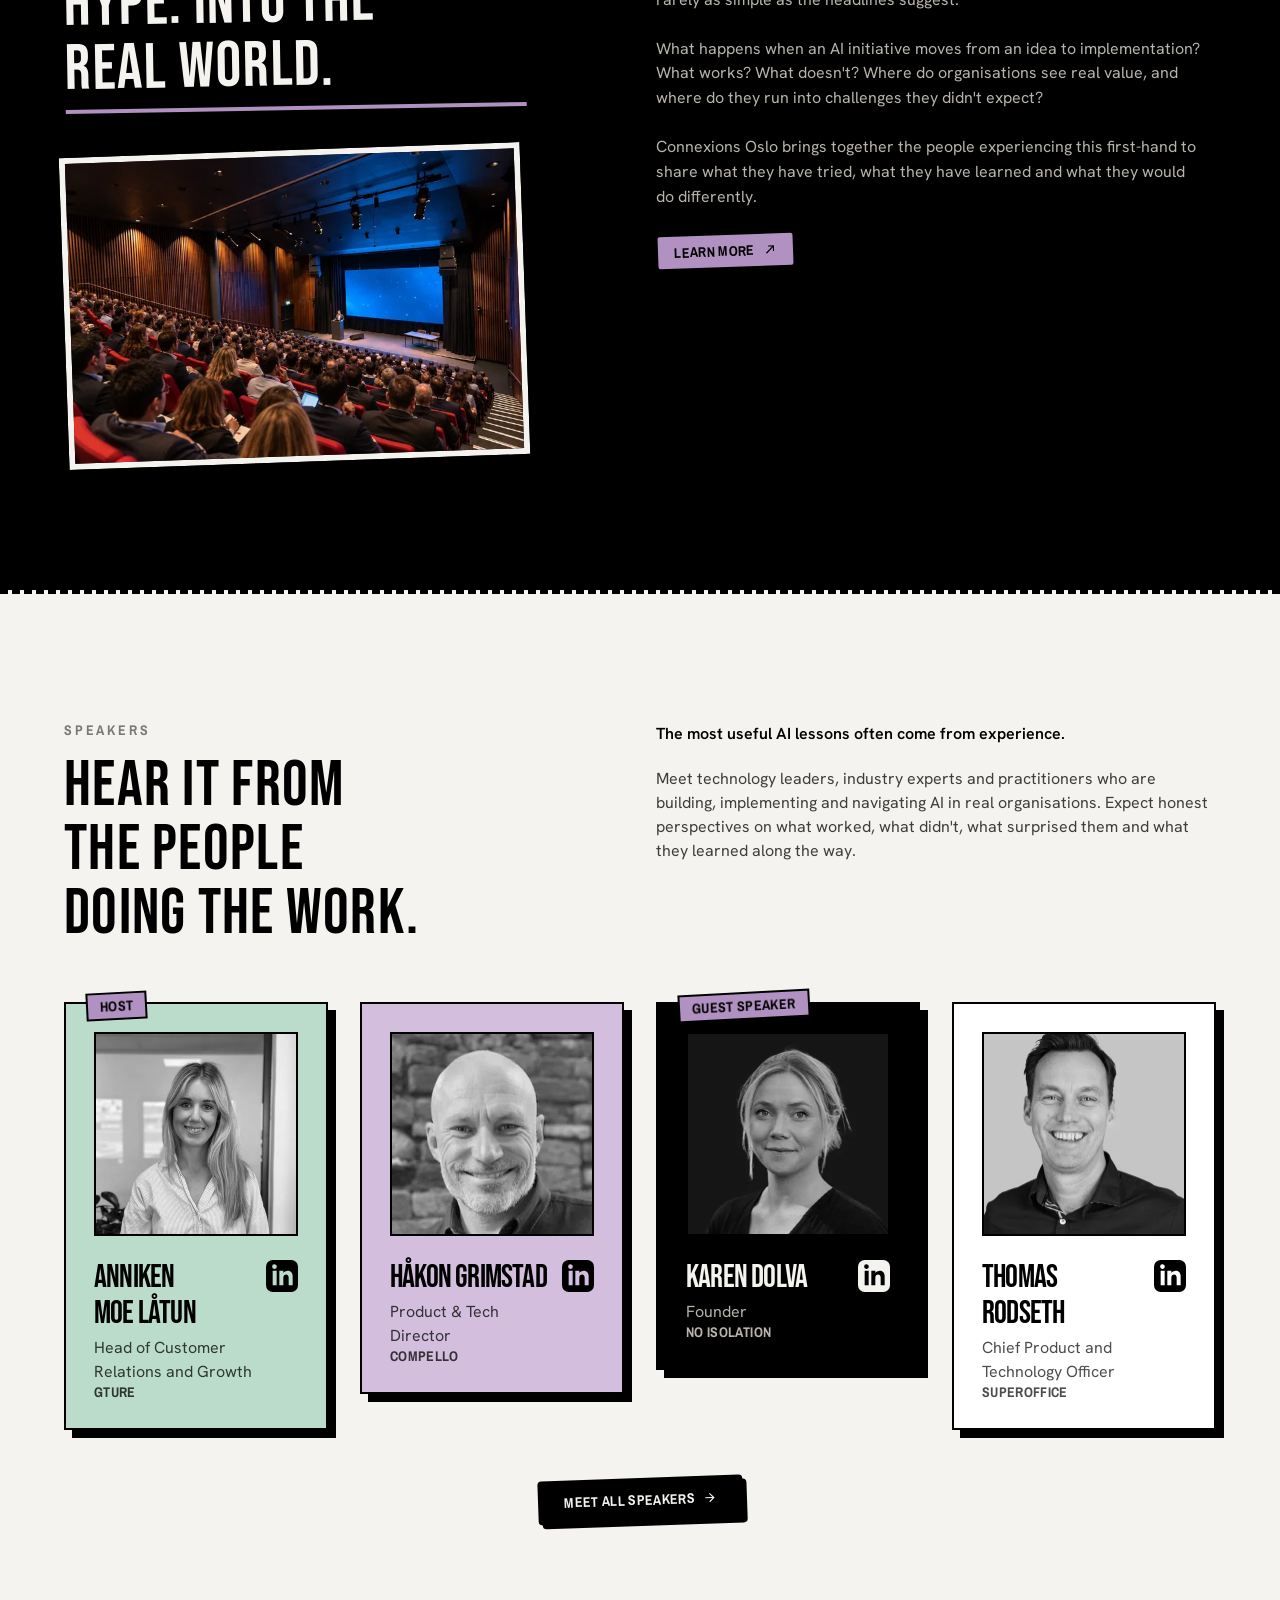
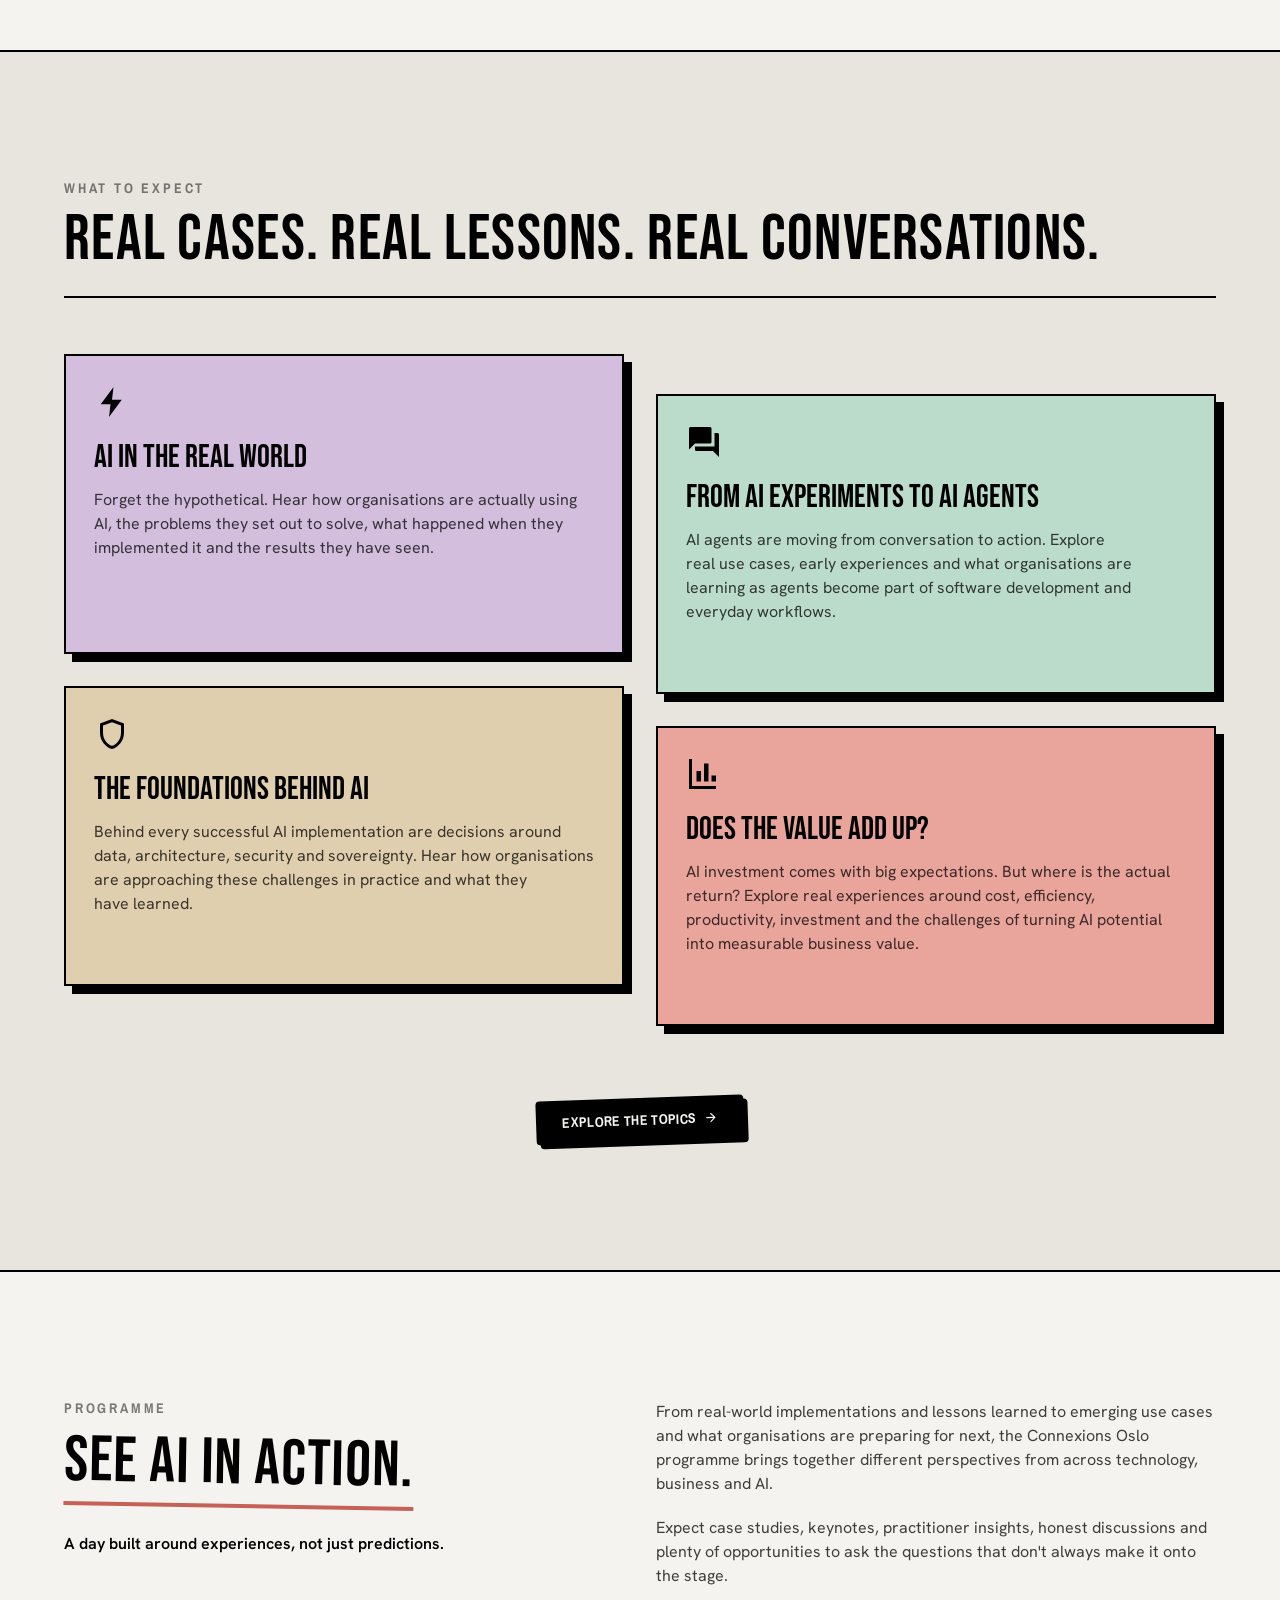
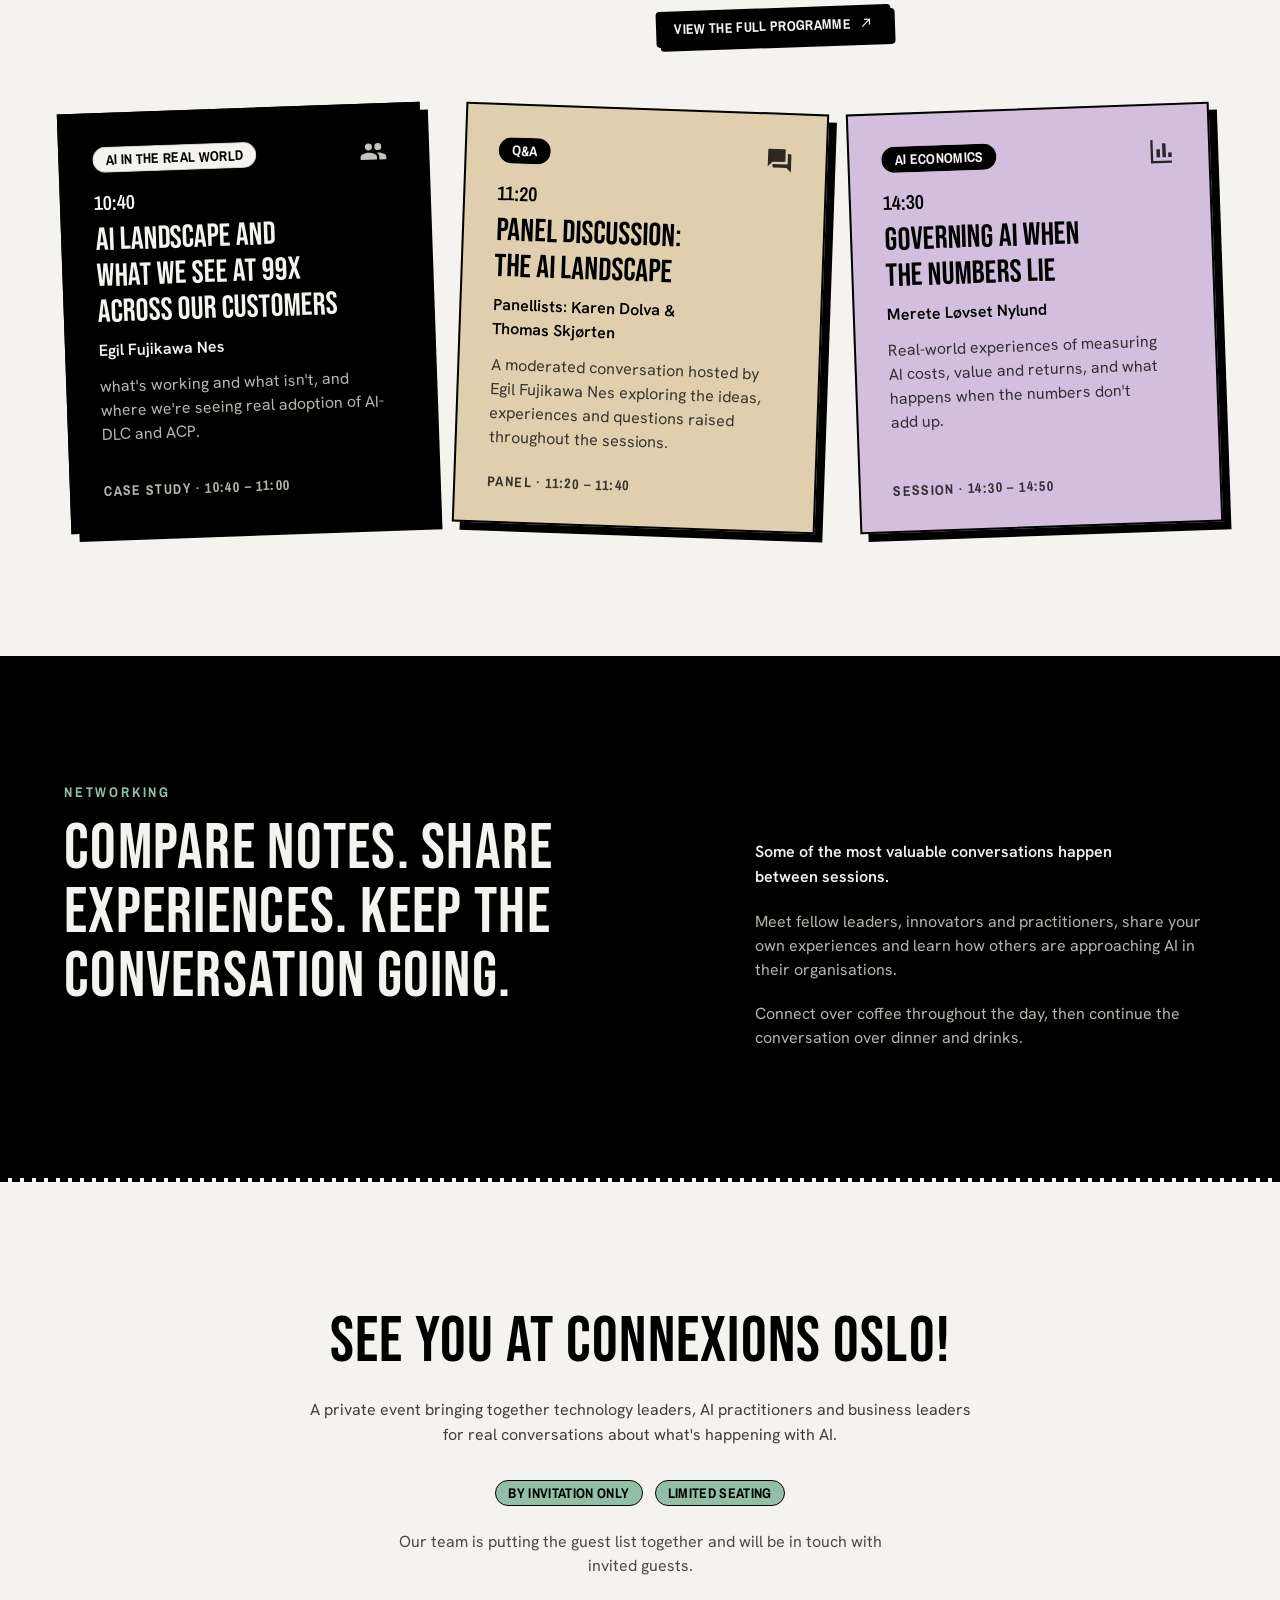
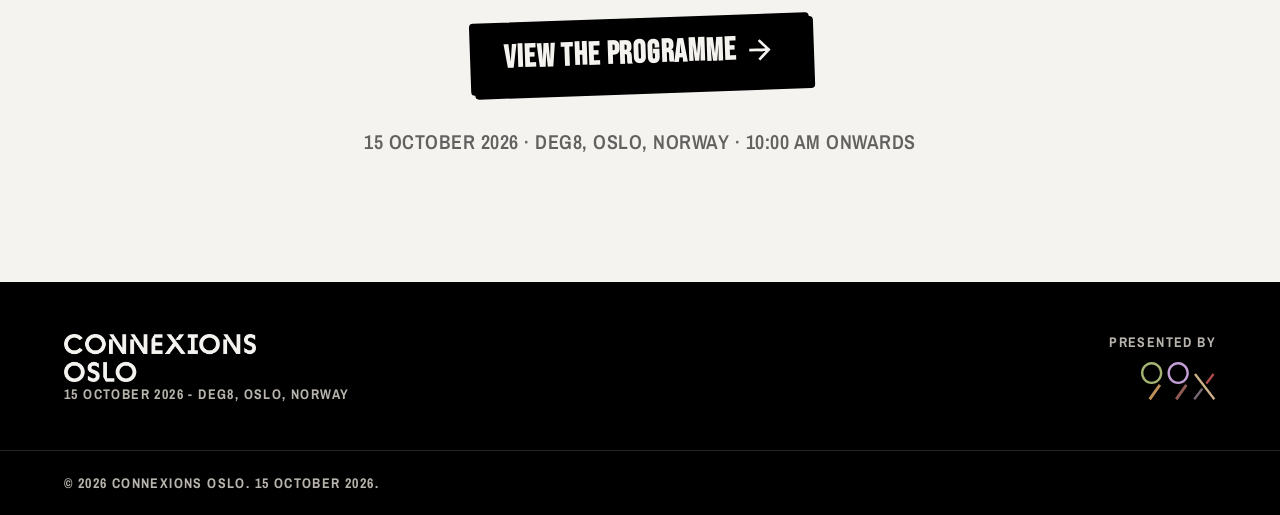
==== commit c2576b71: "Build from 9ee351ea0ee8c92d5dd14d1242817f1ad8bda5fa" ====
--- a/index.html
+++ b/index.html
@@ -35,7 +35,7 @@
         --> <figure class="mt-10 mr-0 mb-0 ml-0">   <img src="/_astro/the-event.yRUqTWaw_1EKp90.webp" srcset="/_astro/the-event.yRUqTWaw_Z1IdJcY.webp 440w, /_astro/the-event.yRUqTWaw_1OeuUa.webp 660w, /_astro/the-event.yRUqTWaw_TLrIT.webp 900w" alt="A speaker on stage at a previous Connexions event, in front of a screen showing the Connexions Oslo wordmark." sizes="(min-width: 1024px) 460px, 90vw" loading="lazy" decoding="async" width="1536" height="1024" class="w-full -rotate-2 border-[6px] border-chalk bg-ink object-cover"> </figure> </div> <div class="flex flex-col items-start gap-6 lg:col-span-6 lg:col-start-7 lg:pt-16"> <p class="font-body text-body-lg text-chalk-dim">AI is no longer just something organisations are talking about. It is being built, tested, deployed and integrated into the way people work. But the reality is rarely as simple as the headlines suggest.</p><p class="font-body text-body-lg text-chalk-dim">What happens when an AI initiative moves from an idea to implementation? What works? What doesn&#39;t? Where do organisations see real value, and where do they run into challenges they didn&#39;t expect?</p><p class="font-body text-body-lg text-chalk-dim">Connexions Oslo brings together the people experiencing this first-hand to share what they have tried, what they have learned and what they would do differently.</p> <a class="inline-flex items-center justify-center gap-2 uppercase font-bold whitespace-nowrap edge drop-1 rounded-[var(--radius-sticker)] no-underline select-none sticker bg-lavender text-ink px-4 py-2 text-label font-ui tracking-wide " href="/event-info/"> Learn More <svg class="size-[1em] shrink-0" viewBox="0 0 24 24" fill="currentColor" aria-hidden="true" focusable="false"><path d="M9 5v2h6.59L5 17.59 6.41 19 17 8.41V15h2V5H9Z"></path></svg></a> </div> </div> </section>  <section class="border-t-4 border-dashed border-ink"> <div class="shell section-y"> <div class="grid gap-8 lg:grid-cols-12"> <div class="lg:col-span-5"> <p class="font-ui text-label font-bold tracking-[0.2em] text-ink/50 uppercase"> Speakers </p> <h2 class="mt-4 font-display text-headline-xl text-balance">Hear it from the people doing the work.</h2> </div> <div class="flex flex-col items-start gap-5 lg:col-span-6 lg:col-start-7"> <p class="font-body text-body-lg font-semibold">The most useful AI lessons often come from experience.</p> <p class="font-body text-body-md text-ink/75">Meet technology leaders, industry experts and practitioners who are building, implementing and navigating AI in real organisations. Expect honest perspectives on what worked, what didn&#39;t, what surprised them and what they learned along the way.</p> </div> </div> <ul class="mt-14 grid list-none gap-8 p-0 sm:grid-cols-2 lg:grid-cols-4"> <li> <article class="group relative flex flex-col p-6 transition-transform duration-300 sm:p-7 edge drop-2 hover:-translate-y-1.5 bg-sage-soft text-ink"> <span class="absolute -top-3 left-5 z-10 -rotate-3 px-3 py-1 font-ui text-label font-bold uppercase tracking-wide edge bg-lavender text-ink"> Host </span> <div class="edge relative mb-6 aspect-square w-full overflow-hidden bg-paper-dim">   <img src="/_astro/Anniken%20Moe%20L%C3%A5tun.9xglSl1j_Z1vIiT7.webp" srcset="/_astro/Anniken%20Moe%20L%C3%A5tun.9xglSl1j_Z1mKjXp.webp 286w, /_astro/Anniken%20Moe%20L%C3%A5tun.9xglSl1j_AEkmC.webp 400w, /_astro/Anniken%20Moe%20L%C3%A5tun.9xglSl1j_Z17zyBC.webp 572w" alt="Anniken Moe Låtun, Head of Customer Relations and Growth at Gture" sizes="(min-width: 1024px) 380px, (min-width: 640px) 45vw, 90vw" loading="lazy" fetchpriority="auto" decoding="async" width="800" height="800" class="size-full object-cover grayscale transition-[filter] duration-500 group-hover:grayscale-0"> </div> <div class="flex items-start justify-between gap-3"> <div class="min-w-0"> <h3 class="font-display text-headline-lg tracking-tight text-balance">Anniken Moe Låtun</h3> <p class="mt-1 font-body text-body-md text-ink/75"> Head of Customer Relations and Growth <span class="block font-ui text-label font-bold uppercase tracking-wide"> Gture </span> </p>  </div> <a href="https://www.linkedin.com/in/anniken-moe/" rel="noopener noreferrer" target="_blank" class="shrink-0 transition-transform hover:scale-110"> <svg class="size-8" viewBox="0 0 24 24" fill="currentColor" role="img" aria-label="Anniken Moe Låtun on LinkedIn" focusable="false"><path d="M19 0H5a5 5 0 0 0-5 5v14a5 5 0 0 0 5 5h14a5 5 0 0 0 5-5V5a5 5 0 0 0-5-5ZM8 19H5V8h3v11ZM6.5 6.73a1.77 1.77 0 1 1 0-3.53 1.77 1.77 0 0 1 0 3.53ZM20 19h-3v-5.6c0-3.37-4-3.12-4 0V19h-3V8h3v1.77c1.4-2.59 7-2.78 7 2.47V19Z"></path></svg> </a> </div> </article> </li><li> <article class="group relative flex flex-col p-6 transition-transform duration-300 sm:p-7 edge drop-2 hover:-translate-y-1.5 bg-lavender-soft text-ink">  <div class="edge relative mb-6 aspect-square w-full overflow-hidden bg-paper-dim">   <img src="/_astro/Hakon%20Grimstand.DdBIY8-d_87nhb.webp" srcset="/_astro/Hakon%20Grimstand.DdBIY8-d_87nhb.webp 254w" alt="Håkon Grimstad, Product &amp; Tech Director at Compello" sizes="(min-width: 1024px) 380px, (min-width: 640px) 45vw, 90vw" loading="lazy" fetchpriority="auto" decoding="async" width="254" height="254" class="size-full object-cover grayscale transition-[filter] duration-500 group-hover:grayscale-0"> </div> <div class="flex items-start justify-between gap-3"> <div class="min-w-0"> <h3 class="font-display text-headline-lg tracking-tight text-balance">Håkon Grimstad</h3> <p class="mt-1 font-body text-body-md text-ink/75"> Product &amp; Tech Director <span class="block font-ui text-label font-bold uppercase tracking-wide"> Compello </span> </p>  </div> <a href="https://www.linkedin.com/in/h%C3%A5kon-grimstad-55aa15b/" rel="noopener noreferrer" target="_blank" class="shrink-0 transition-transform hover:scale-110"> <svg class="size-8" viewBox="0 0 24 24" fill="currentColor" role="img" aria-label="Håkon Grimstad on LinkedIn" focusable="false"><path d="M19 0H5a5 5 0 0 0-5 5v14a5 5 0 0 0 5 5h14a5 5 0 0 0 5-5V5a5 5 0 0 0-5-5ZM8 19H5V8h3v11ZM6.5 6.73a1.77 1.77 0 1 1 0-3.53 1.77 1.77 0 0 1 0 3.53ZM20 19h-3v-5.6c0-3.37-4-3.12-4 0V19h-3V8h3v1.77c1.4-2.59 7-2.78 7 2.47V19Z"></path></svg> </a> </div> </article> </li><li> <article class="group relative flex flex-col p-6 transition-transform duration-300 sm:p-7 edge drop-2 hover:-translate-y-1.5 bg-ink text-chalk"> <span class="absolute -top-3 left-5 z-10 -rotate-3 px-3 py-1 font-ui text-label font-bold uppercase tracking-wide edge bg-lavender text-ink"> Guest Speaker </span> <div class="edge relative mb-6 aspect-square w-full overflow-hidden bg-paper-dim">   <img src="/_astro/Karen%20Dolva.Dwbq2fcc_Z2e5N8c.webp" srcset="/_astro/Karen%20Dolva.Dwbq2fcc_fxCui.webp 286w, /_astro/Karen%20Dolva.Dwbq2fcc_Z2o2Hep.webp 400w, /_astro/Karen%20Dolva.Dwbq2fcc_Z10083y.webp 572w" alt="Karen Dolva, Founder at No Isolation" sizes="(min-width: 1024px) 380px, (min-width: 640px) 45vw, 90vw" loading="lazy" fetchpriority="auto" decoding="async" width="800" height="800" class="size-full object-cover grayscale transition-[filter] duration-500 group-hover:grayscale-0"> </div> <div class="flex items-start justify-between gap-3"> <div class="min-w-0"> <h3 class="font-display text-headline-lg tracking-tight text-balance">Karen Dolva</h3> <p class="mt-1 font-body text-body-md text-chalk-dim"> Founder <span class="block font-ui text-label font-bold uppercase tracking-wide"> No Isolation </span> </p>  </div> <a href="https://www.linkedin.com/in/karen-dolva-22632a60/" rel="noopener noreferrer" target="_blank" class="shrink-0 transition-transform hover:scale-110"> <svg class="size-8" viewBox="0 0 24 24" fill="currentColor" role="img" aria-label="Karen Dolva on LinkedIn" focusable="false"><path d="M19 0H5a5 5 0 0 0-5 5v14a5 5 0 0 0 5 5h14a5 5 0 0 0 5-5V5a5 5 0 0 0-5-5ZM8 19H5V8h3v11ZM6.5 6.73a1.77 1.77 0 1 1 0-3.53 1.77 1.77 0 0 1 0 3.53ZM20 19h-3v-5.6c0-3.37-4-3.12-4 0V19h-3V8h3v1.77c1.4-2.59 7-2.78 7 2.47V19Z"></path></svg> </a> </div> </article> </li><li> <article class="group relative flex flex-col p-6 transition-transform duration-300 sm:p-7 edge drop-2 hover:-translate-y-1.5 bg-white text-ink">  <div class="edge relative mb-6 aspect-square w-full overflow-hidden bg-paper-dim">   <img src="/_astro/Thomas%20Rodseth.CXM9eEWe_lVnnL.webp" srcset="/_astro/Thomas%20Rodseth.CXM9eEWe_Z27oLJ5.webp 286w, /_astro/Thomas%20Rodseth.CXM9eEWe_Z1MUdnz.webp 400w, /_astro/Thomas%20Rodseth.CXM9eEWe_Z2i4oG8.webp 572w" alt="Thomas Rodseth, Chief Product and Technology Officer at Superoffice" sizes="(min-width: 1024px) 380px, (min-width: 640px) 45vw, 90vw" loading="lazy" fetchpriority="auto" decoding="async" width="692" height="749" class="size-full object-cover grayscale transition-[filter] duration-500 group-hover:grayscale-0"> </div> <div class="flex items-start justify-between gap-3"> <div class="min-w-0"> <h3 class="font-display text-headline-lg tracking-tight text-balance">Thomas Rodseth</h3> <p class="mt-1 font-body text-body-md text-ink/70"> Chief Product and Technology Officer <span class="block font-ui text-label font-bold uppercase tracking-wide"> Superoffice </span> </p>  </div> <a href="https://www.linkedin.com/in/thomasroedseth/" rel="noopener noreferrer" target="_blank" class="shrink-0 transition-transform hover:scale-110"> <svg class="size-8" viewBox="0 0 24 24" fill="currentColor" role="img" aria-label="Thomas Rodseth on LinkedIn" focusable="false"><path d="M19 0H5a5 5 0 0 0-5 5v14a5 5 0 0 0 5 5h14a5 5 0 0 0 5-5V5a5 5 0 0 0-5-5ZM8 19H5V8h3v11ZM6.5 6.73a1.77 1.77 0 1 1 0-3.53 1.77 1.77 0 0 1 0 3.53ZM20 19h-3v-5.6c0-3.37-4-3.12-4 0V19h-3V8h3v1.77c1.4-2.59 7-2.78 7 2.47V19Z"></path></svg> </a> </div> </article> </li> </ul> <div class="mt-12 flex justify-center"> <a class="inline-flex items-center justify-center gap-2 uppercase font-bold whitespace-nowrap edge drop-1 rounded-[var(--radius-sticker)] no-underline select-none sticker bg-ink text-chalk px-6 py-3 text-label font-ui tracking-wide " href="/speakers/"> Meet all speakers <svg class="size-[1em] shrink-0" viewBox="0 0 24 24" fill="currentColor" aria-hidden="true" focusable="false"><path d="M12 4l-1.41 1.41L16.17 11H4v2h12.17l-5.58 5.59L12 20l8-8-8-8Z"></path></svg></a> </div> </div> </section>  <section id="what-to-expect" class="border-t-2 border-ink bg-paper-dim"> <div class="shell section-y"> <div class="mb-14 flex flex-col gap-4 border-b-2 border-ink pb-6 sm:flex-row sm:items-end sm:justify-between"> <div> <p class="font-ui text-label font-bold tracking-[0.2em] text-ink/50 uppercase"> What to expect </p> <h2 class="mt-3 font-display text-headline-xl text-balance"> Real cases. Real lessons. Real conversations. </h2> </div> </div> <ul class="grid list-none gap-8 p-0 sm:grid-cols-2"> <li> <article class="flex h-full flex-col p-7 transition-transform duration-300 hover:-translate-y-1.5 edge drop-2 bg-lavender-soft text-ink"> <svg class="size-9" viewBox="0 0 24 24" fill="currentColor" aria-hidden="true" focusable="false"><path d="M13 2 4.5 13.5H11l-1 8.5 8.5-11.5H12l1-8.5Z"></path></svg> <h3 class="mt-5 font-display text-headline-lg text-balance">AI in the real world</h3> <p class="mt-3 max-w-[60ch] font-body text-body-md text-ink/75"> Forget the hypothetical. Hear how organisations are actually using AI, the problems they set out to solve, what happened when they implemented it and the results they have seen. </p> </article> </li><li> <article class="flex h-full flex-col p-7 transition-transform duration-300 hover:-translate-y-1.5 edge drop-2 bg-sage-soft text-ink sm:mt-10"> <svg class="size-9" viewBox="0 0 24 24" fill="currentColor" aria-hidden="true" focusable="false"><path d="M17 12V3a1 1 0 0 0-1-1H3a1 1 0 0 0-1 1v14l4-4h10a1 1 0 0 0 1-1Zm4-6h-2v9H6v2a1 1 0 0 0 1 1h11l4 4V7a1 1 0 0 0-1-1Z"></path></svg> <h3 class="mt-5 font-display text-headline-lg text-balance">From AI experiments to AI agents</h3> <p class="mt-3 max-w-[60ch] font-body text-body-md text-ink/75"> AI agents are moving from conversation to action. Explore real use cases, early experiences and what organisations are learning as agents become part of software development and everyday workflows. </p> </article> </li><li> <article class="flex h-full flex-col p-7 transition-transform duration-300 hover:-translate-y-1.5 edge drop-2 bg-tan-soft text-ink"> <svg class="size-9" viewBox="0 0 24 24" fill="currentColor" aria-hidden="true" focusable="false"><path d="M12 2 4 5v6.1c0 5 3.4 9.7 8 10.9 4.6-1.2 8-5.9 8-10.9V5l-8-3Zm6 9.1c0 4-2.6 7.8-6 8.8-3.4-1-6-4.8-6-8.8V6.4l6-2.2 6 2.2v4.7Z"></path></svg> <h3 class="mt-5 font-display text-headline-lg text-balance">The foundations behind AI</h3> <p class="mt-3 max-w-[60ch] font-body text-body-md text-ink/75"> Behind every successful AI implementation are decisions around data, architecture, security and sovereignty. Hear how organisations are approaching these challenges in practice and what they have learned. </p> </article> </li><li> <article class="flex h-full flex-col p-7 transition-transform duration-300 hover:-translate-y-1.5 edge drop-2 bg-salmon-soft text-ink sm:mt-10"> <svg class="size-9" viewBox="0 0 24 24" fill="currentColor" aria-hidden="true" focusable="false"><path d="M4 20h16v2H2V2h2v18Zm3-3V10h3v7H7Zm5 0V5h3v12h-3Zm5 0v-4h3v4h-3Z"></path></svg> <h3 class="mt-5 font-display text-headline-lg text-balance">Does the value add up?</h3> <p class="mt-3 max-w-[60ch] font-body text-body-md text-ink/75"> AI investment comes with big expectations. But where is the actual return? Explore real experiences around cost, efficiency, productivity, investment and the challenges of turning AI potential into measurable business value. </p> </article> </li> </ul> <div class="mt-16 flex justify-center sm:mt-28"> <a class="inline-flex items-center justify-center gap-2 uppercase font-bold whitespace-nowrap edge drop-1 rounded-[var(--radius-sticker)] no-underline select-none sticker bg-ink text-chalk px-6 py-3 text-label font-ui tracking-wide " href="/agenda/"> Explore the topics <svg class="size-[1em] shrink-0" viewBox="0 0 24 24" fill="currentColor" aria-hidden="true" focusable="false"><path d="M12 4l-1.41 1.41L16.17 11H4v2h12.17l-5.58 5.59L12 20l8-8-8-8Z"></path></svg></a> </div> </div> </section>  <section class="border-t-2 border-ink"> <div class="shell section-y"> <div class="grid gap-8 lg:grid-cols-12"> <div class="lg:col-span-5"> <p class="font-ui text-label font-bold tracking-[0.2em] text-ink/50 uppercase"> Programme </p> <h2 class="mt-4 inline-block rotate-1 border-b-4 border-salmon pb-2 font-display text-headline-xl"> See AI in action. </h2> <p class="mt-6 font-body text-body-lg font-semibold">A day built around experiences, not just predictions.</p> </div> <div class="flex flex-col items-start gap-5 lg:col-span-6 lg:col-start-7"> <p class="font-body text-body-md text-ink/75">From real-world implementations and lessons learned to emerging use cases and what organisations are preparing for next, the Connexions Oslo programme brings together different perspectives from across technology, business and AI.</p><p class="font-body text-body-md text-ink/75">Expect case studies, keynotes, practitioner insights, honest discussions and plenty of opportunities to ask the questions that don&#39;t always make it onto the stage.</p> <a class="inline-flex items-center justify-center gap-2 uppercase font-bold whitespace-nowrap edge drop-1 rounded-[var(--radius-sticker)] no-underline select-none sticker bg-ink text-chalk px-4 py-2 text-label font-ui tracking-wide " href="/agenda/"> View the full programme <svg class="size-[1em] shrink-0" viewBox="0 0 24 24" fill="currentColor" aria-hidden="true" focusable="false"><path d="M9 5v2h6.59L5 17.59 6.41 19 17 8.41V15h2V5H9Z"></path></svg></a> </div> </div> <!--
         Highlights are read from content/agenda.json (`"featured": true`),
         so the schedule never drifts between this page and /agenda.
-      --> <ul class="mt-16 grid list-none gap-8 p-0 sm:grid-cols-2 lg:grid-cols-3"> <li> <article class="relative flex flex-col p-6 sm:p-8 edge drop-2 sticker bg-ink text-chalk h-full min-h-[20rem]"> <div class="mb-4 flex items-start justify-between gap-3"> <span class="inline-flex items-center rounded-full px-3 py-1 font-ui text-label font-bold uppercase tracking-wide whitespace-nowrap border border-ink/20 bg-chalk text-ink"> AI in the real world </span> <svg class="size-7 shrink-0 opacity-80" viewBox="0 0 24 24" fill="currentColor" aria-hidden="true" focusable="false"><path d="M16 11a3 3 0 1 0 0-6 3 3 0 0 0 0 6Zm-8 0a3 3 0 1 0 0-6 3 3 0 0 0 0 6Zm0 2c-2.33 0-7 1.17-7 3.5V19h14v-2.5c0-2.33-4.67-3.5-7-3.5Zm8 0c-.29 0-.62.02-.97.05 1.16.84 1.97 1.97 1.97 3.45V19h6v-2.5c0-2.33-4.67-3.5-7-3.5Z"></path></svg> </div> <p class="mb-2 font-ui text-accent-ui font-semibold tabular-nums"> <time datetime="2026-10-15T10:40:00+02:00">10:40</time> </p> <h3 class="font-display text-headline-lg text-balance">AI Landscape and what we see at 99x across our customers</h3> <p class="mt-2 font-body text-body-md font-semibold">Egil Fujikawa Nes</p> <p class="mt-3 max-w-[68ch] font-body text-body-md text-chalk-dim"> what&#39;s working and what isn&#39;t, and where we&#39;re seeing real adoption of AI-DLC and ACP. </p> <p class="mt-auto pt-6 font-ui text-label uppercase tracking-widest text-chalk-dim"> Case study · 10:40 – 11:00 </p> </article> </li><li> <article class="relative flex flex-col p-6 sm:p-8 edge drop-2 sticker-alt bg-tan-soft text-ink h-full min-h-[20rem]"> <div class="mb-4 flex items-start justify-between gap-3"> <span class="inline-flex items-center rounded-full px-3 py-1 font-ui text-label font-bold uppercase tracking-wide whitespace-nowrap border border-ink/20 bg-ink text-chalk"> Q&amp;A </span> <svg class="size-7 shrink-0 opacity-80" viewBox="0 0 24 24" fill="currentColor" aria-hidden="true" focusable="false"><path d="M17 12V3a1 1 0 0 0-1-1H3a1 1 0 0 0-1 1v14l4-4h10a1 1 0 0 0 1-1Zm4-6h-2v9H6v2a1 1 0 0 0 1 1h11l4 4V7a1 1 0 0 0-1-1Z"></path></svg> </div> <p class="mb-2 font-ui text-accent-ui font-semibold tabular-nums"> <time datetime="2026-10-15T11:20:00+02:00">11:20</time> </p> <h3 class="font-display text-headline-lg text-balance">Panel Discussion: The AI Landscape</h3> <p class="mt-2 font-body text-body-md font-semibold">Panellists: Karen Dolva &amp; Thomas Skjørten</p> <p class="mt-3 max-w-[68ch] font-body text-body-md text-ink/75"> A moderated conversation hosted by Egil Fujikawa Nes exploring the ideas, experiences and questions raised throughout the sessions. </p> <p class="mt-auto pt-6 font-ui text-label uppercase tracking-widest text-ink/75"> Panel · 11:20 – 11:40 </p> </article> </li><li> <article class="relative flex flex-col p-6 sm:p-8 edge drop-2 sticker bg-lavender-soft text-ink h-full min-h-[20rem]"> <div class="mb-4 flex items-start justify-between gap-3"> <span class="inline-flex items-center rounded-full px-3 py-1 font-ui text-label font-bold uppercase tracking-wide whitespace-nowrap border border-ink/20 bg-ink text-chalk"> AI Economics </span> <svg class="size-7 shrink-0 opacity-80" viewBox="0 0 24 24" fill="currentColor" aria-hidden="true" focusable="false"><path d="M4 20h16v2H2V2h2v18Zm3-3V10h3v7H7Zm5 0V5h3v12h-3Zm5 0v-4h3v4h-3Z"></path></svg> </div> <p class="mb-2 font-ui text-accent-ui font-semibold tabular-nums"> <time datetime="2026-10-15T15:55:00+02:00">15:55</time> </p> <h3 class="font-display text-headline-lg text-balance">Governing AI when the numbers lie</h3> <p class="mt-2 font-body text-body-md font-semibold">Merete Løvset Nylund</p> <p class="mt-3 max-w-[68ch] font-body text-body-md text-ink/75"> Real-world experiences of measuring AI costs, value and returns, and what happens when the numbers don&#39;t add up. </p> <p class="mt-auto pt-6 font-ui text-label uppercase tracking-widest text-ink/75"> Session · 15:55 – 16:15 </p> </article> </li> </ul> </div> </section>  <section class="bg-ink text-chalk"> <div class="shell section-y grid gap-10 lg:grid-cols-12 lg:gap-8"> <div class="lg:col-span-6"> <p class="font-ui text-label font-bold tracking-[0.2em] text-sage uppercase"> Networking </p> <h2 class="mt-4 font-display text-headline-xl text-balance">Compare notes. Share experiences. Keep the conversation going.</h2> </div> <div class="flex flex-col gap-5 lg:col-span-5 lg:col-start-8 lg:pt-14"> <p class="font-body text-body-lg font-semibold text-chalk">Some of the most valuable conversations happen between sessions.</p> <p class="font-body text-body-md text-chalk-dim">Meet fellow leaders, innovators and practitioners, share your own experiences and learn how others are approaching AI in their organisations.</p><p class="font-body text-body-md text-chalk-dim">Connect over coffee throughout the day, then continue the conversation over dinner and drinks.</p> </div> </div> </section>  <section class="border-t-4 border-dashed border-ink"> <div class="shell section-y flex flex-col items-center text-center"> <h2 class="max-w-3xl font-display text-headline-xl text-balance"> See you at Connexions Oslo! </h2> <p class="mt-6 max-w-2xl font-body text-body-lg text-ink/75">A private event bringing together technology leaders, AI practitioners and business leaders for real conversations about what&#39;s happening with AI.</p> <ul class="mt-8 flex list-none flex-wrap justify-center gap-3 p-0"> <li> <span class="inline-flex items-center rounded-full px-3 py-1 font-ui text-label font-bold uppercase tracking-wide whitespace-nowrap border border-current bg-sage text-ink"> By Invitation only </span> </li><li> <span class="inline-flex items-center rounded-full px-3 py-1 font-ui text-label font-bold uppercase tracking-wide whitespace-nowrap border border-current bg-sage text-ink"> Limited seating </span> </li> </ul> <p class="mt-6 max-w-xl font-body text-body-md text-ink/70">Our team is putting the guest list together and will be in touch with invited guests.</p> <div class="mt-10"> <a class="inline-flex items-center justify-center gap-2 uppercase font-bold whitespace-nowrap edge drop-1 rounded-[var(--radius-sticker)] no-underline select-none sticker bg-ink text-chalk px-8 py-4 text-headline-lg font-display tracking-wide " href="/agenda/"> View the Programme <svg class="size-[1em] shrink-0" viewBox="0 0 24 24" fill="currentColor" aria-hidden="true" focusable="false"><path d="M12 4l-1.41 1.41L16.17 11H4v2h12.17l-5.58 5.59L12 20l8-8-8-8Z"></path></svg></a> </div> <p class="mt-10 font-ui text-accent-ui font-semibold tracking-wide text-ink/60 uppercase"> 15 October 2026 · DEG8, Oslo, Norway · 10:00 AM onwards </p> </div> </section>  </main> <footer class="relative z-10 mt-auto border-t-4 border-ink bg-ink text-chalk"> <div class="shell flex flex-col gap-8 py-12 lg:flex-row lg:items-start lg:justify-between"> <div> <p class="m-0 text-chalk" role="img" aria-label="Connexions Oslo"> <span class="wordmark" style="--wordmark-w: clamp(9rem, 30vw, 12rem)"></span> </p> <p class="mt-1 font-ui text-label uppercase tracking-widest text-chalk-dim"> 15 October 2026 - DEG8, Oslo, Norway </p> </div> <!--
+      --> <ul class="mt-16 grid list-none gap-8 p-0 sm:grid-cols-2 lg:grid-cols-3"> <li> <article class="relative flex flex-col p-6 sm:p-8 edge drop-2 sticker bg-ink text-chalk h-full min-h-[20rem]"> <div class="mb-4 flex items-start justify-between gap-3"> <span class="inline-flex items-center rounded-full px-3 py-1 font-ui text-label font-bold uppercase tracking-wide whitespace-nowrap border border-ink/20 bg-chalk text-ink"> AI in the real world </span> <svg class="size-7 shrink-0 opacity-80" viewBox="0 0 24 24" fill="currentColor" aria-hidden="true" focusable="false"><path d="M16 11a3 3 0 1 0 0-6 3 3 0 0 0 0 6Zm-8 0a3 3 0 1 0 0-6 3 3 0 0 0 0 6Zm0 2c-2.33 0-7 1.17-7 3.5V19h14v-2.5c0-2.33-4.67-3.5-7-3.5Zm8 0c-.29 0-.62.02-.97.05 1.16.84 1.97 1.97 1.97 3.45V19h6v-2.5c0-2.33-4.67-3.5-7-3.5Z"></path></svg> </div> <p class="mb-2 font-ui text-accent-ui font-semibold tabular-nums"> <time datetime="2026-10-15T10:40:00+02:00">10:40</time> </p> <h3 class="font-display text-headline-lg text-balance">AI Landscape and what we see at 99x across our customers</h3> <p class="mt-2 font-body text-body-md font-semibold">Egil Fujikawa Nes</p> <p class="mt-3 max-w-[68ch] font-body text-body-md text-chalk-dim"> what&#39;s working and what isn&#39;t, and where we&#39;re seeing real adoption of AI-DLC and ACP. </p> <p class="mt-auto pt-6 font-ui text-label uppercase tracking-widest text-chalk-dim"> Case study · 10:40 – 11:00 </p> </article> </li><li> <article class="relative flex flex-col p-6 sm:p-8 edge drop-2 sticker-alt bg-tan-soft text-ink h-full min-h-[20rem]"> <div class="mb-4 flex items-start justify-between gap-3"> <span class="inline-flex items-center rounded-full px-3 py-1 font-ui text-label font-bold uppercase tracking-wide whitespace-nowrap border border-ink/20 bg-ink text-chalk"> Q&amp;A </span> <svg class="size-7 shrink-0 opacity-80" viewBox="0 0 24 24" fill="currentColor" aria-hidden="true" focusable="false"><path d="M17 12V3a1 1 0 0 0-1-1H3a1 1 0 0 0-1 1v14l4-4h10a1 1 0 0 0 1-1Zm4-6h-2v9H6v2a1 1 0 0 0 1 1h11l4 4V7a1 1 0 0 0-1-1Z"></path></svg> </div> <p class="mb-2 font-ui text-accent-ui font-semibold tabular-nums"> <time datetime="2026-10-15T11:20:00+02:00">11:20</time> </p> <h3 class="font-display text-headline-lg text-balance">Panel Discussion: The AI Landscape</h3> <p class="mt-2 font-body text-body-md font-semibold">Panellists: Karen Dolva &amp; Thomas Skjørten</p> <p class="mt-3 max-w-[68ch] font-body text-body-md text-ink/75"> A moderated conversation hosted by Egil Fujikawa Nes exploring the ideas, experiences and questions raised throughout the sessions. </p> <p class="mt-auto pt-6 font-ui text-label uppercase tracking-widest text-ink/75"> Panel · 11:20 – 11:40 </p> </article> </li><li> <article class="relative flex flex-col p-6 sm:p-8 edge drop-2 sticker bg-lavender-soft text-ink h-full min-h-[20rem]"> <div class="mb-4 flex items-start justify-between gap-3"> <span class="inline-flex items-center rounded-full px-3 py-1 font-ui text-label font-bold uppercase tracking-wide whitespace-nowrap border border-ink/20 bg-ink text-chalk"> AI Economics </span> <svg class="size-7 shrink-0 opacity-80" viewBox="0 0 24 24" fill="currentColor" aria-hidden="true" focusable="false"><path d="M4 20h16v2H2V2h2v18Zm3-3V10h3v7H7Zm5 0V5h3v12h-3Zm5 0v-4h3v4h-3Z"></path></svg> </div> <p class="mb-2 font-ui text-accent-ui font-semibold tabular-nums"> <time datetime="2026-10-15T14:30:00+02:00">14:30</time> </p> <h3 class="font-display text-headline-lg text-balance">Governing AI when the numbers lie</h3> <p class="mt-2 font-body text-body-md font-semibold">Merete Løvset Nylund</p> <p class="mt-3 max-w-[68ch] font-body text-body-md text-ink/75"> Real-world experiences of measuring AI costs, value and returns, and what happens when the numbers don&#39;t add up. </p> <p class="mt-auto pt-6 font-ui text-label uppercase tracking-widest text-ink/75"> Session · 14:30 – 14:50 </p> </article> </li> </ul> </div> </section>  <section class="bg-ink text-chalk"> <div class="shell section-y grid gap-10 lg:grid-cols-12 lg:gap-8"> <div class="lg:col-span-6"> <p class="font-ui text-label font-bold tracking-[0.2em] text-sage uppercase"> Networking </p> <h2 class="mt-4 font-display text-headline-xl text-balance">Compare notes. Share experiences. Keep the conversation going.</h2> </div> <div class="flex flex-col gap-5 lg:col-span-5 lg:col-start-8 lg:pt-14"> <p class="font-body text-body-lg font-semibold text-chalk">Some of the most valuable conversations happen between sessions.</p> <p class="font-body text-body-md text-chalk-dim">Meet fellow leaders, innovators and practitioners, share your own experiences and learn how others are approaching AI in their organisations.</p><p class="font-body text-body-md text-chalk-dim">Connect over coffee throughout the day, then continue the conversation over dinner and drinks.</p> </div> </div> </section>  <section class="border-t-4 border-dashed border-ink"> <div class="shell section-y flex flex-col items-center text-center"> <h2 class="max-w-3xl font-display text-headline-xl text-balance"> See you at Connexions Oslo! </h2> <p class="mt-6 max-w-2xl font-body text-body-lg text-ink/75">A private event bringing together technology leaders, AI practitioners and business leaders for real conversations about what&#39;s happening with AI.</p> <ul class="mt-8 flex list-none flex-wrap justify-center gap-3 p-0"> <li> <span class="inline-flex items-center rounded-full px-3 py-1 font-ui text-label font-bold uppercase tracking-wide whitespace-nowrap border border-current bg-sage text-ink"> By Invitation only </span> </li><li> <span class="inline-flex items-center rounded-full px-3 py-1 font-ui text-label font-bold uppercase tracking-wide whitespace-nowrap border border-current bg-sage text-ink"> Limited seating </span> </li> </ul> <p class="mt-6 max-w-xl font-body text-body-md text-ink/70">Our team is putting the guest list together and will be in touch with invited guests.</p> <div class="mt-10"> <a class="inline-flex items-center justify-center gap-2 uppercase font-bold whitespace-nowrap edge drop-1 rounded-[var(--radius-sticker)] no-underline select-none sticker bg-ink text-chalk px-8 py-4 text-headline-lg font-display tracking-wide " href="/agenda/"> View the Programme <svg class="size-[1em] shrink-0" viewBox="0 0 24 24" fill="currentColor" aria-hidden="true" focusable="false"><path d="M12 4l-1.41 1.41L16.17 11H4v2h12.17l-5.58 5.59L12 20l8-8-8-8Z"></path></svg></a> </div> <p class="mt-10 font-ui text-accent-ui font-semibold tracking-wide text-ink/60 uppercase"> 15 October 2026 · DEG8, Oslo, Norway · 10:00 AM onwards </p> </div> </section>  </main> <footer class="relative z-10 mt-auto border-t-4 border-ink bg-ink text-chalk"> <div class="shell flex flex-col gap-8 py-12 lg:flex-row lg:items-start lg:justify-between"> <div> <p class="m-0 text-chalk" role="img" aria-label="Connexions Oslo"> <span class="wordmark" style="--wordmark-w: clamp(9rem, 30vw, 12rem)"></span> </p> <p class="mt-1 font-ui text-label uppercase tracking-widest text-chalk-dim"> 15 October 2026 - DEG8, Oslo, Norway </p> </div> <!--
       Guarded: an empty <nav> is still a landmark screen readers announce, so
       with no links in site.json the element is not rendered at all.
     -->  <div class="flex flex-col gap-3 lg:items-end"> <span class="font-ui text-label uppercase tracking-widest text-chalk-dim">Presented by</span>   <img src="/_astro/99xlogo.DS0AHjfk_ZD6gkY.svg" alt="99x" loading="lazy" decoding="async" width="75" height="38"> </div> </div> <div class="border-t border-chalk/15"> <p class="shell py-6 font-ui text-label uppercase tracking-widest text-chalk-dim">
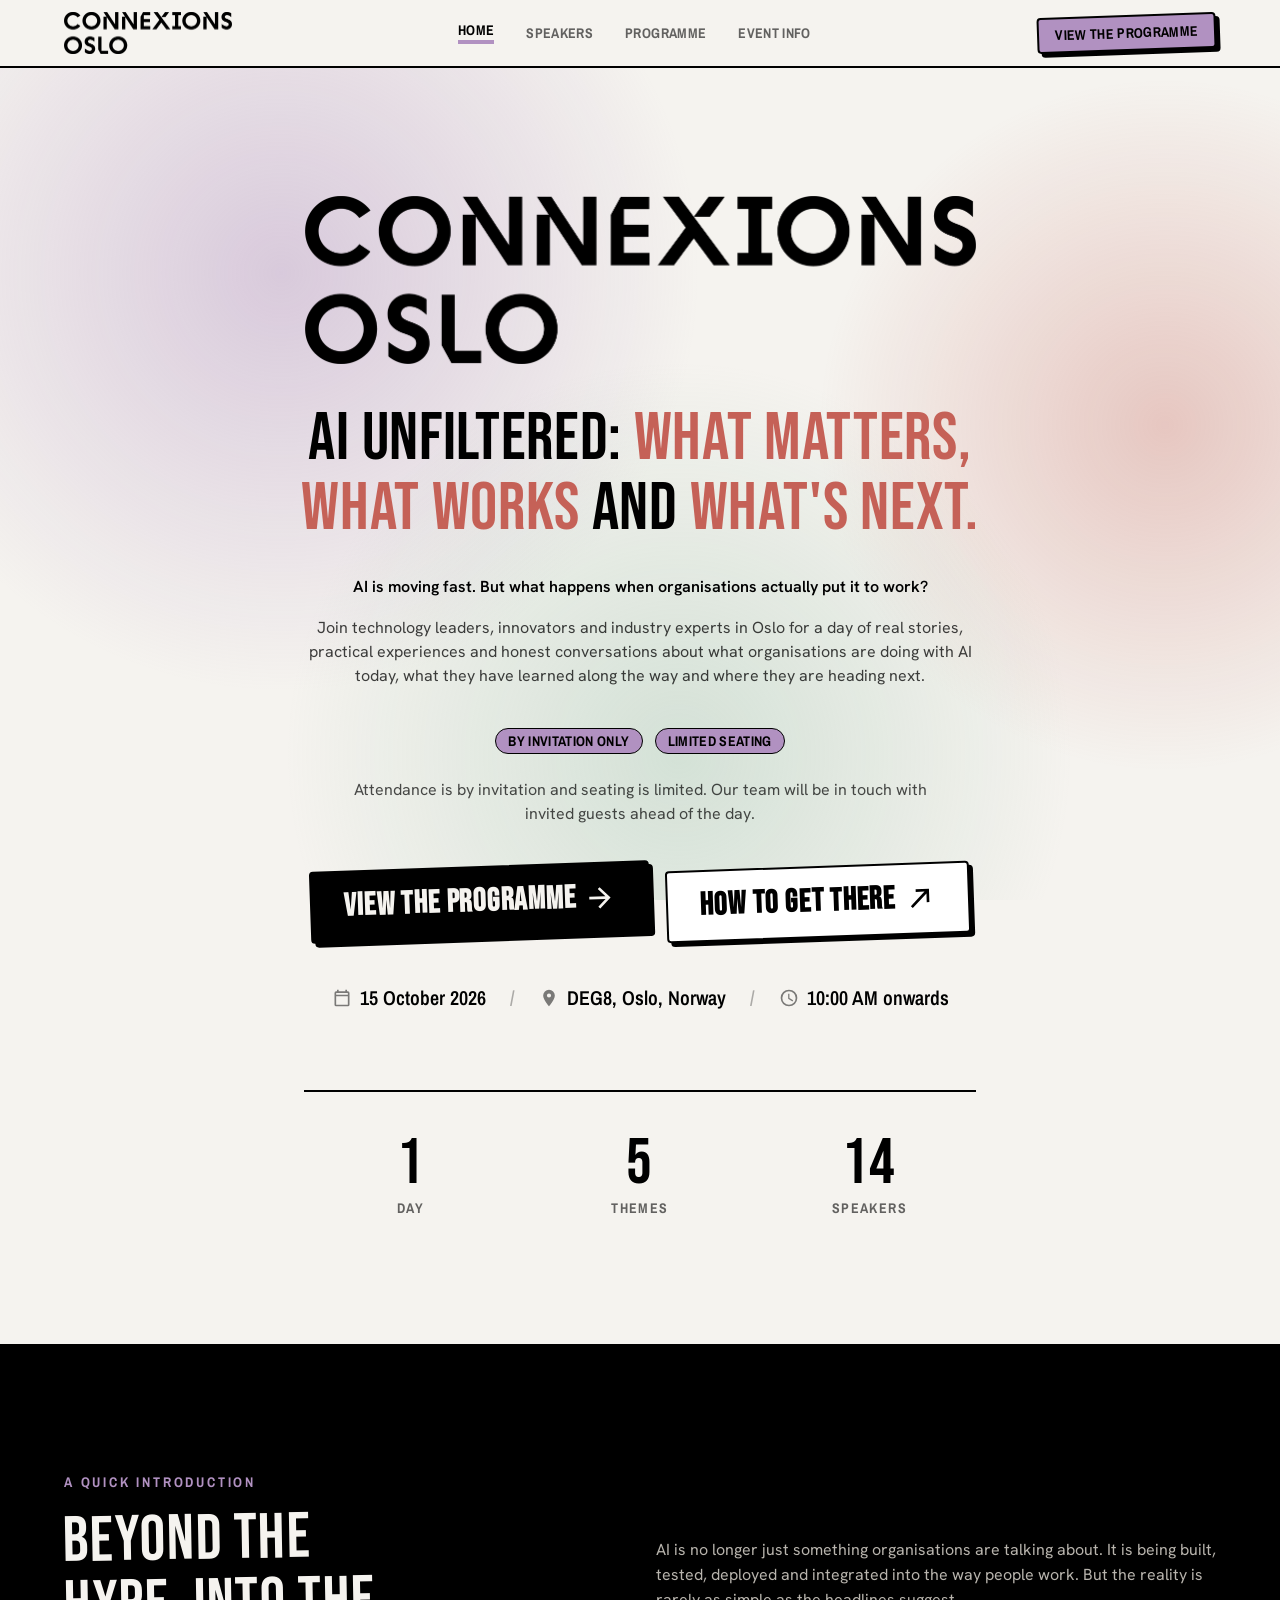
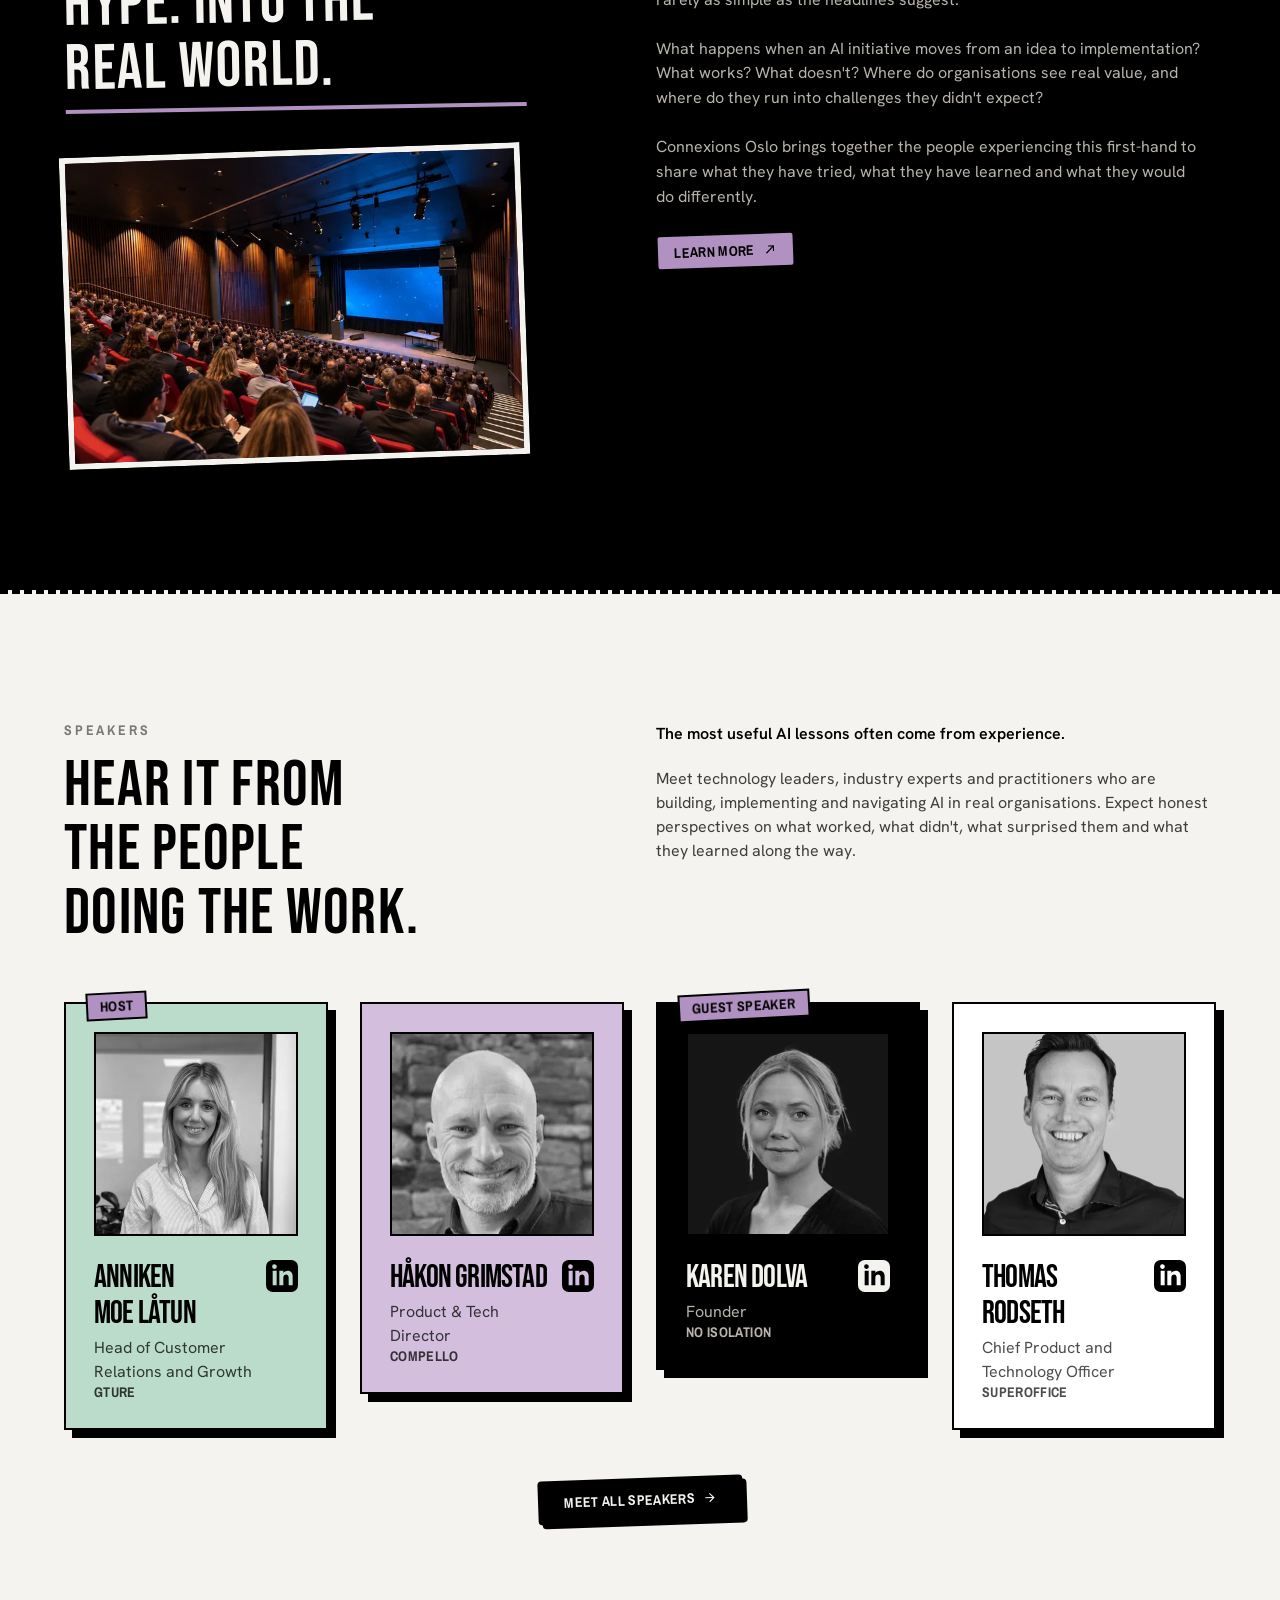
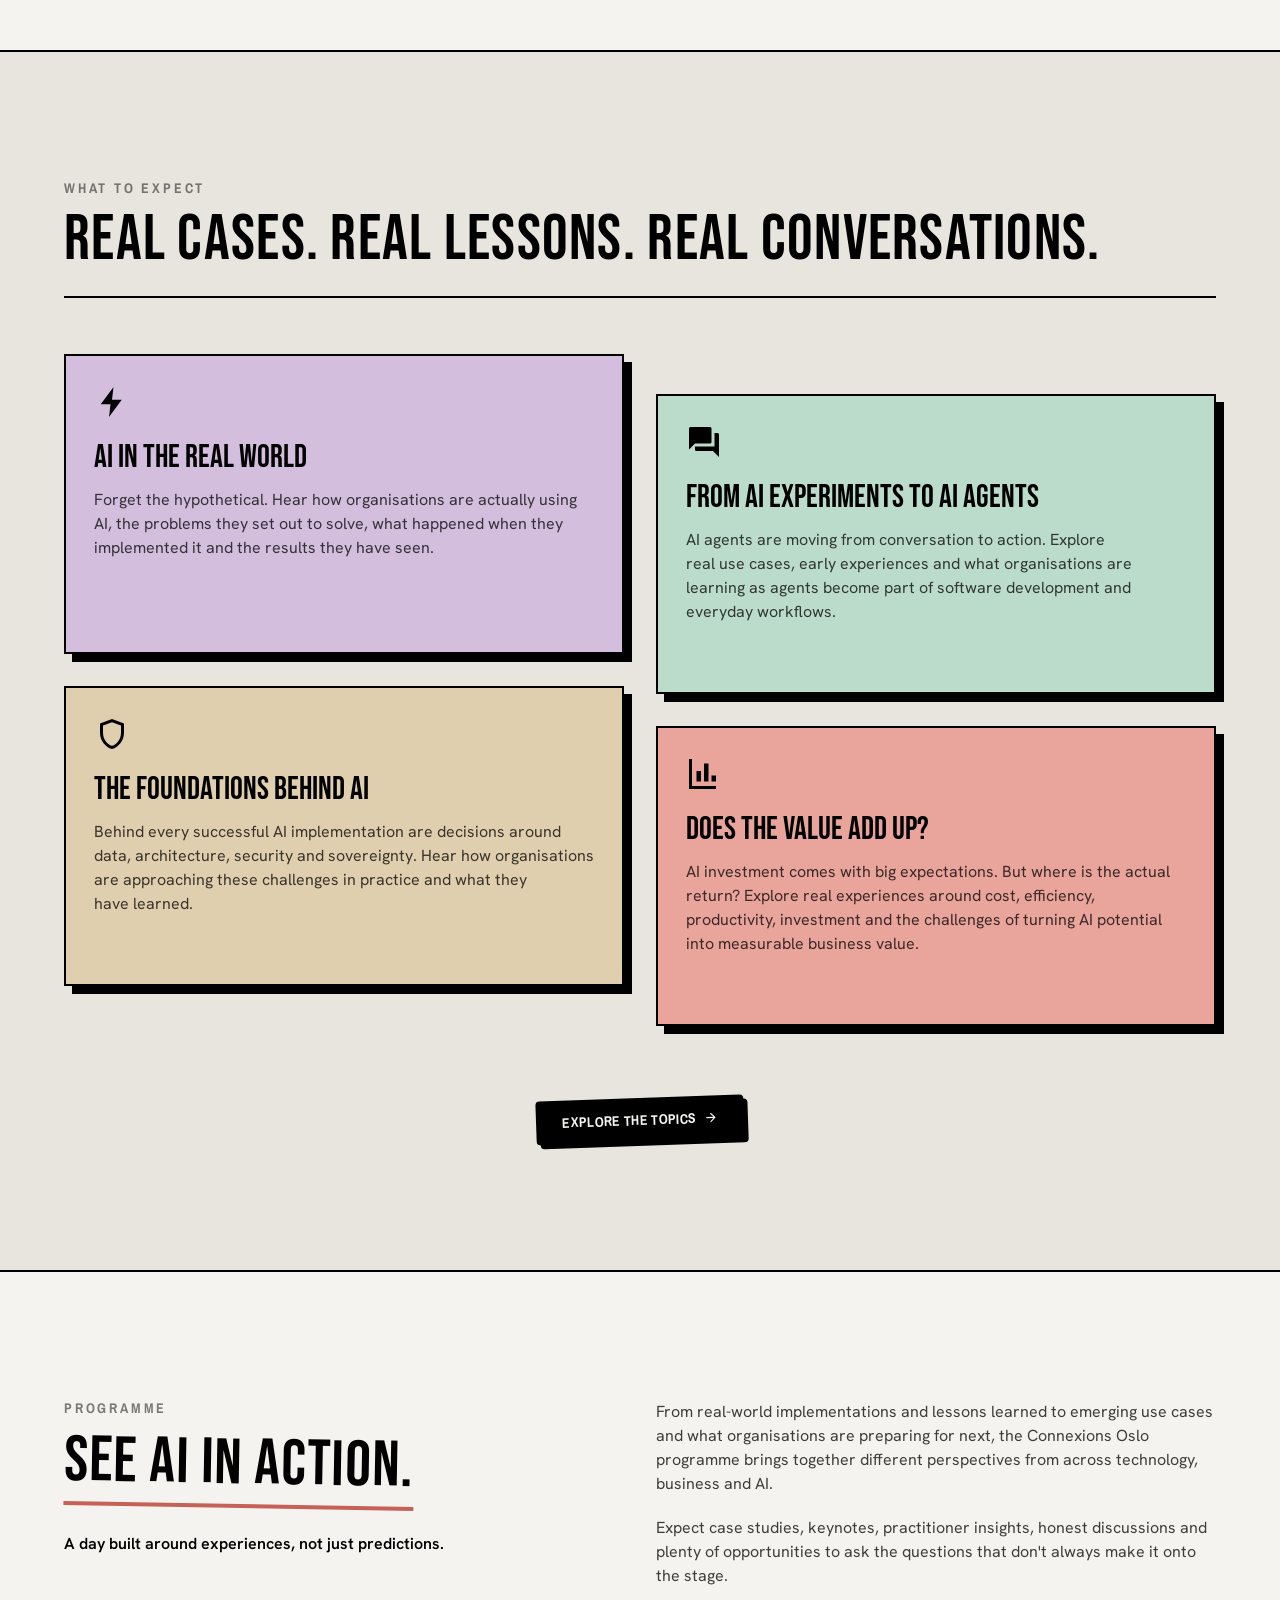
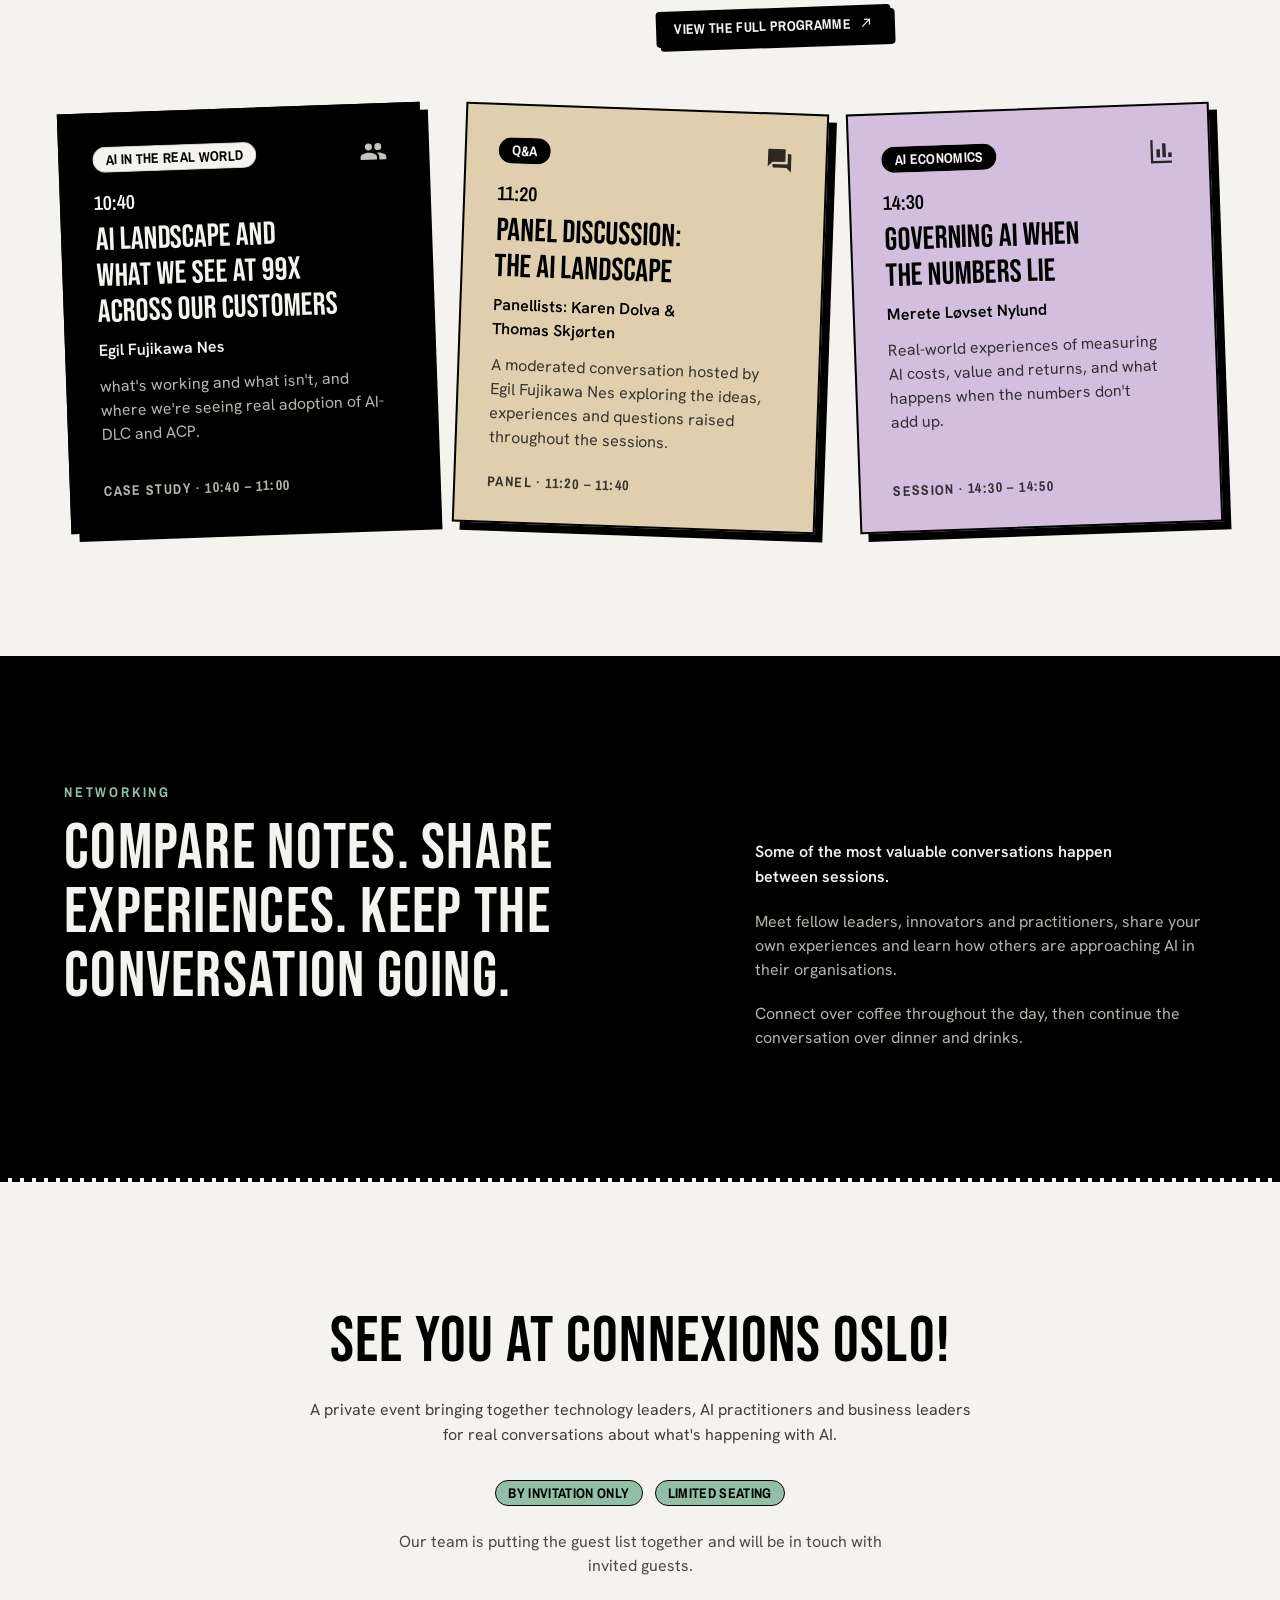
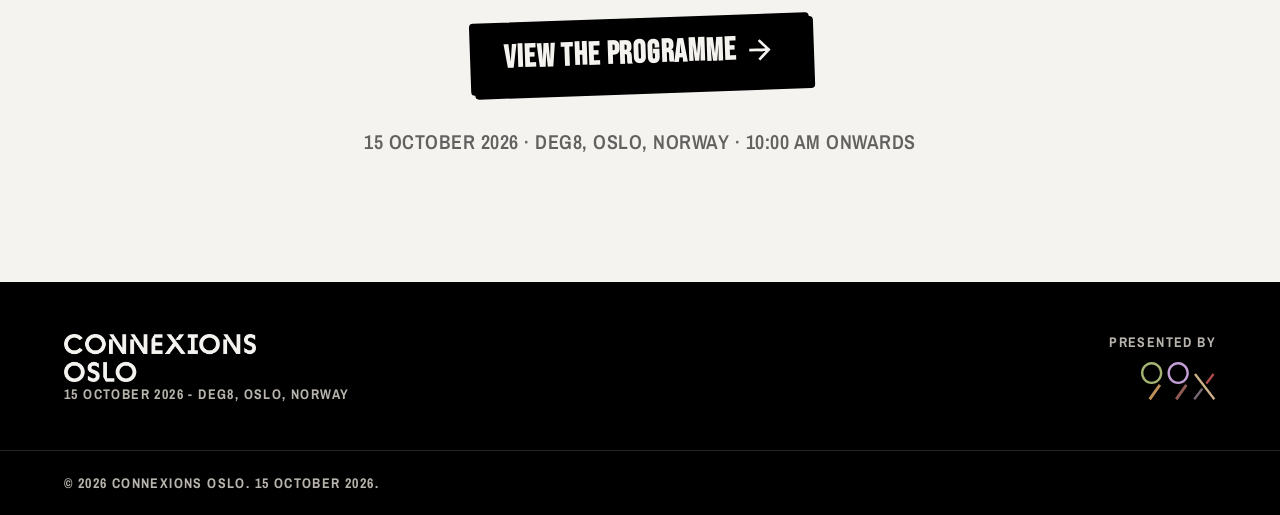
==== commit de79b32f: "Build from 6e404f1eb7590fb89ced9788b5faa2c374cac37f" ====
--- a/index.html
+++ b/index.html
@@ -28,7 +28,7 @@
         Admission terms are facts, not an action. Rendered as chips (untilted,
         outlined) rather than a sticker, which the tilt + hard shadow made
         look pressable.
-      --> <ul class="mt-10 flex list-none flex-wrap justify-center gap-3 p-0"> <li> <span class="inline-flex items-center rounded-full px-3 py-1 font-ui text-label font-bold uppercase tracking-wide whitespace-nowrap border border-current bg-lavender text-ink"> By Invitation only </span> </li><li> <span class="inline-flex items-center rounded-full px-3 py-1 font-ui text-label font-bold uppercase tracking-wide whitespace-nowrap border border-current bg-lavender text-ink"> Limited seating </span> </li> </ul> <p class="mt-6 max-w-xl font-body text-body-md text-ink/70">Attendance is by invitation and seating is limited. Our team will be in touch with invited guests ahead of the day.</p> <div class="mt-10 flex flex-col items-center gap-4 sm:flex-row sm:justify-center"> <a class="inline-flex items-center justify-center gap-2 uppercase font-bold whitespace-nowrap edge drop-1 rounded-[var(--radius-sticker)] no-underline select-none sticker bg-ink text-chalk px-8 py-4 text-headline-lg font-display tracking-wide " href="/agenda/"> View the Programme <svg class="size-[1em] shrink-0" viewBox="0 0 24 24" fill="currentColor" aria-hidden="true" focusable="false"><path d="M12 4l-1.41 1.41L16.17 11H4v2h12.17l-5.58 5.59L12 20l8-8-8-8Z"></path></svg></a> <a class="inline-flex items-center justify-center gap-2 uppercase font-bold whitespace-nowrap edge drop-1 rounded-[var(--radius-sticker)] no-underline select-none sticker bg-white text-ink px-8 py-4 text-headline-lg font-display tracking-wide " href="/speakers/"> Meet the Speakers <svg class="size-[1em] shrink-0" viewBox="0 0 24 24" fill="currentColor" aria-hidden="true" focusable="false"><path d="M9 5v2h6.59L5 17.59 6.41 19 17 8.41V15h2V5H9Z"></path></svg></a> </div> <!-- Date / place / time strip. --> <ul class="mt-12 flex list-none flex-col items-center gap-3 p-0 font-ui text-accent-ui font-semibold text-ink sm:flex-row sm:gap-6"> <li class="flex items-center gap-2"> <svg class="size-5 text-ink/50" viewBox="0 0 24 24" fill="currentColor" aria-hidden="true" focusable="false"><path d="M19 4h-1V2h-2v2H8V2H6v2H5a2 2 0 0 0-2 2v14a2 2 0 0 0 2 2h14a2 2 0 0 0 2-2V6a2 2 0 0 0-2-2Zm0 16H5V10h14v10ZM5 8V6h14v2H5Z"></path></svg> <time datetime="2026-10-15">15 October 2026</time> </li> <li aria-hidden="true" class="hidden text-ink/30 sm:block">/</li> <li class="flex items-center gap-2"> <svg class="size-5 text-ink/50" viewBox="0 0 24 24" fill="currentColor" aria-hidden="true" focusable="false"><path d="M12 2a7 7 0 0 0-7 7c0 5.25 7 13 7 13s7-7.75 7-13a7 7 0 0 0-7-7Zm0 9.5a2.5 2.5 0 1 1 0-5 2.5 2.5 0 0 1 0 5Z"></path></svg>DEG8, Oslo, Norway </li> <li aria-hidden="true" class="hidden text-ink/30 sm:block">/</li> <li class="flex items-center gap-2"> <svg class="size-5 text-ink/50" viewBox="0 0 24 24" fill="currentColor" aria-hidden="true" focusable="false"><path d="M12 2a10 10 0 1 0 0 20 10 10 0 0 0 0-20Zm0 18a8 8 0 1 1 0-16 8 8 0 0 1 0 16Zm.5-13H11v6l5.2 3.1.8-1.3-4.5-2.7V7Z"></path></svg>10:00 AM onwards </li> </ul> <dl class="mt-20 grid w-full max-w-2xl grid-cols-3 gap-4 border-t-2 border-ink pt-10"> <div> <dt class="sr-only">Day</dt> <dd> <span class="block font-display text-headline-xl">1</span> <span class="mt-1 block font-ui text-label tracking-widest text-ink/60 uppercase"> Day </span> </dd> </div><div> <dt class="sr-only">Themes</dt> <dd> <span class="block font-display text-headline-xl">5</span> <span class="mt-1 block font-ui text-label tracking-widest text-ink/60 uppercase"> Themes </span> </dd> </div><div> <dt class="sr-only">Speakers</dt> <dd> <span class="block font-display text-headline-xl">14</span> <span class="mt-1 block font-ui text-label tracking-widest text-ink/60 uppercase"> Speakers </span> </dd> </div> </dl> </div> </section>  <section class="bg-ink text-chalk"> <div class="shell section-y grid gap-10 lg:grid-cols-12 lg:gap-8"> <div class="lg:col-span-5 lg:col-start-1"> <p class="font-ui text-label font-bold tracking-[0.2em] text-lavender uppercase"> A quick introduction </p> <h2 class="mt-4 inline-block -rotate-1 border-b-4 border-lavender pb-2 font-display text-headline-xl text-balance"> Beyond the hype. Into the real world. </h2> <!--
+      --> <ul class="mt-10 flex list-none flex-wrap justify-center gap-3 p-0"> <li> <span class="inline-flex items-center rounded-full px-3 py-1 font-ui text-label font-bold uppercase tracking-wide whitespace-nowrap border border-current bg-lavender text-ink"> By Invitation only </span> </li><li> <span class="inline-flex items-center rounded-full px-3 py-1 font-ui text-label font-bold uppercase tracking-wide whitespace-nowrap border border-current bg-lavender text-ink"> Limited seating </span> </li> </ul> <p class="mt-6 max-w-xl font-body text-body-md text-ink/70">Attendance is by invitation and seating is limited. Our team will be in touch with invited guests ahead of the day.</p> <div class="mt-10 flex flex-col items-center gap-4 sm:flex-row sm:justify-center"> <a class="inline-flex items-center justify-center gap-2 uppercase font-bold whitespace-nowrap edge drop-1 rounded-[var(--radius-sticker)] no-underline select-none sticker bg-ink text-chalk px-8 py-4 text-headline-lg font-display tracking-wide " href="/agenda/"> View the Programme <svg class="size-[1em] shrink-0" viewBox="0 0 24 24" fill="currentColor" aria-hidden="true" focusable="false"><path d="M12 4l-1.41 1.41L16.17 11H4v2h12.17l-5.58 5.59L12 20l8-8-8-8Z"></path></svg></a> <a class="inline-flex items-center justify-center gap-2 uppercase font-bold whitespace-nowrap edge drop-1 rounded-[var(--radius-sticker)] no-underline select-none sticker bg-white text-ink px-8 py-4 text-headline-lg font-display tracking-wide " href="/event-info/#find-us"> How to Get There <svg class="size-[1em] shrink-0" viewBox="0 0 24 24" fill="currentColor" aria-hidden="true" focusable="false"><path d="M9 5v2h6.59L5 17.59 6.41 19 17 8.41V15h2V5H9Z"></path></svg></a> </div> <!-- Date / place / time strip. --> <ul class="mt-12 flex list-none flex-col items-center gap-3 p-0 font-ui text-accent-ui font-semibold text-ink sm:flex-row sm:gap-6"> <li class="flex items-center gap-2"> <svg class="size-5 text-ink/50" viewBox="0 0 24 24" fill="currentColor" aria-hidden="true" focusable="false"><path d="M19 4h-1V2h-2v2H8V2H6v2H5a2 2 0 0 0-2 2v14a2 2 0 0 0 2 2h14a2 2 0 0 0 2-2V6a2 2 0 0 0-2-2Zm0 16H5V10h14v10ZM5 8V6h14v2H5Z"></path></svg> <time datetime="2026-10-15">15 October 2026</time> </li> <li aria-hidden="true" class="hidden text-ink/30 sm:block">/</li> <li class="flex items-center gap-2"> <svg class="size-5 text-ink/50" viewBox="0 0 24 24" fill="currentColor" aria-hidden="true" focusable="false"><path d="M12 2a7 7 0 0 0-7 7c0 5.25 7 13 7 13s7-7.75 7-13a7 7 0 0 0-7-7Zm0 9.5a2.5 2.5 0 1 1 0-5 2.5 2.5 0 0 1 0 5Z"></path></svg>DEG8, Oslo, Norway </li> <li aria-hidden="true" class="hidden text-ink/30 sm:block">/</li> <li class="flex items-center gap-2"> <svg class="size-5 text-ink/50" viewBox="0 0 24 24" fill="currentColor" aria-hidden="true" focusable="false"><path d="M12 2a10 10 0 1 0 0 20 10 10 0 0 0 0-20Zm0 18a8 8 0 1 1 0-16 8 8 0 0 1 0 16Zm.5-13H11v6l5.2 3.1.8-1.3-4.5-2.7V7Z"></path></svg>10:00 AM onwards </li> </ul> <dl class="mt-20 grid w-full max-w-2xl grid-cols-3 gap-4 border-t-2 border-ink pt-10"> <div> <dt class="sr-only">Day</dt> <dd> <span class="block font-display text-headline-xl">1</span> <span class="mt-1 block font-ui text-label tracking-widest text-ink/60 uppercase"> Day </span> </dd> </div><div> <dt class="sr-only">Themes</dt> <dd> <span class="block font-display text-headline-xl">5</span> <span class="mt-1 block font-ui text-label tracking-widest text-ink/60 uppercase"> Themes </span> </dd> </div><div> <dt class="sr-only">Speakers</dt> <dd> <span class="block font-display text-headline-xl">14</span> <span class="mt-1 block font-ui text-label tracking-widest text-ink/60 uppercase"> Speakers </span> </dd> </div> </dl> </div> </section>  <section class="bg-ink text-chalk"> <div class="shell section-y grid gap-10 lg:grid-cols-12 lg:gap-8"> <div class="lg:col-span-5 lg:col-start-1"> <p class="font-ui text-label font-bold tracking-[0.2em] text-lavender uppercase"> A quick introduction </p> <h2 class="mt-4 inline-block -rotate-1 border-b-4 border-lavender pb-2 font-display text-headline-xl text-balance"> Beyond the hype. Into the real world. </h2> <!--
           Photo sits under the heading on the left, tilted the same way the
           comp shows. `rotate` is a separate property from `translate`, so
           the hover lift composes instead of clobbering the tilt.
